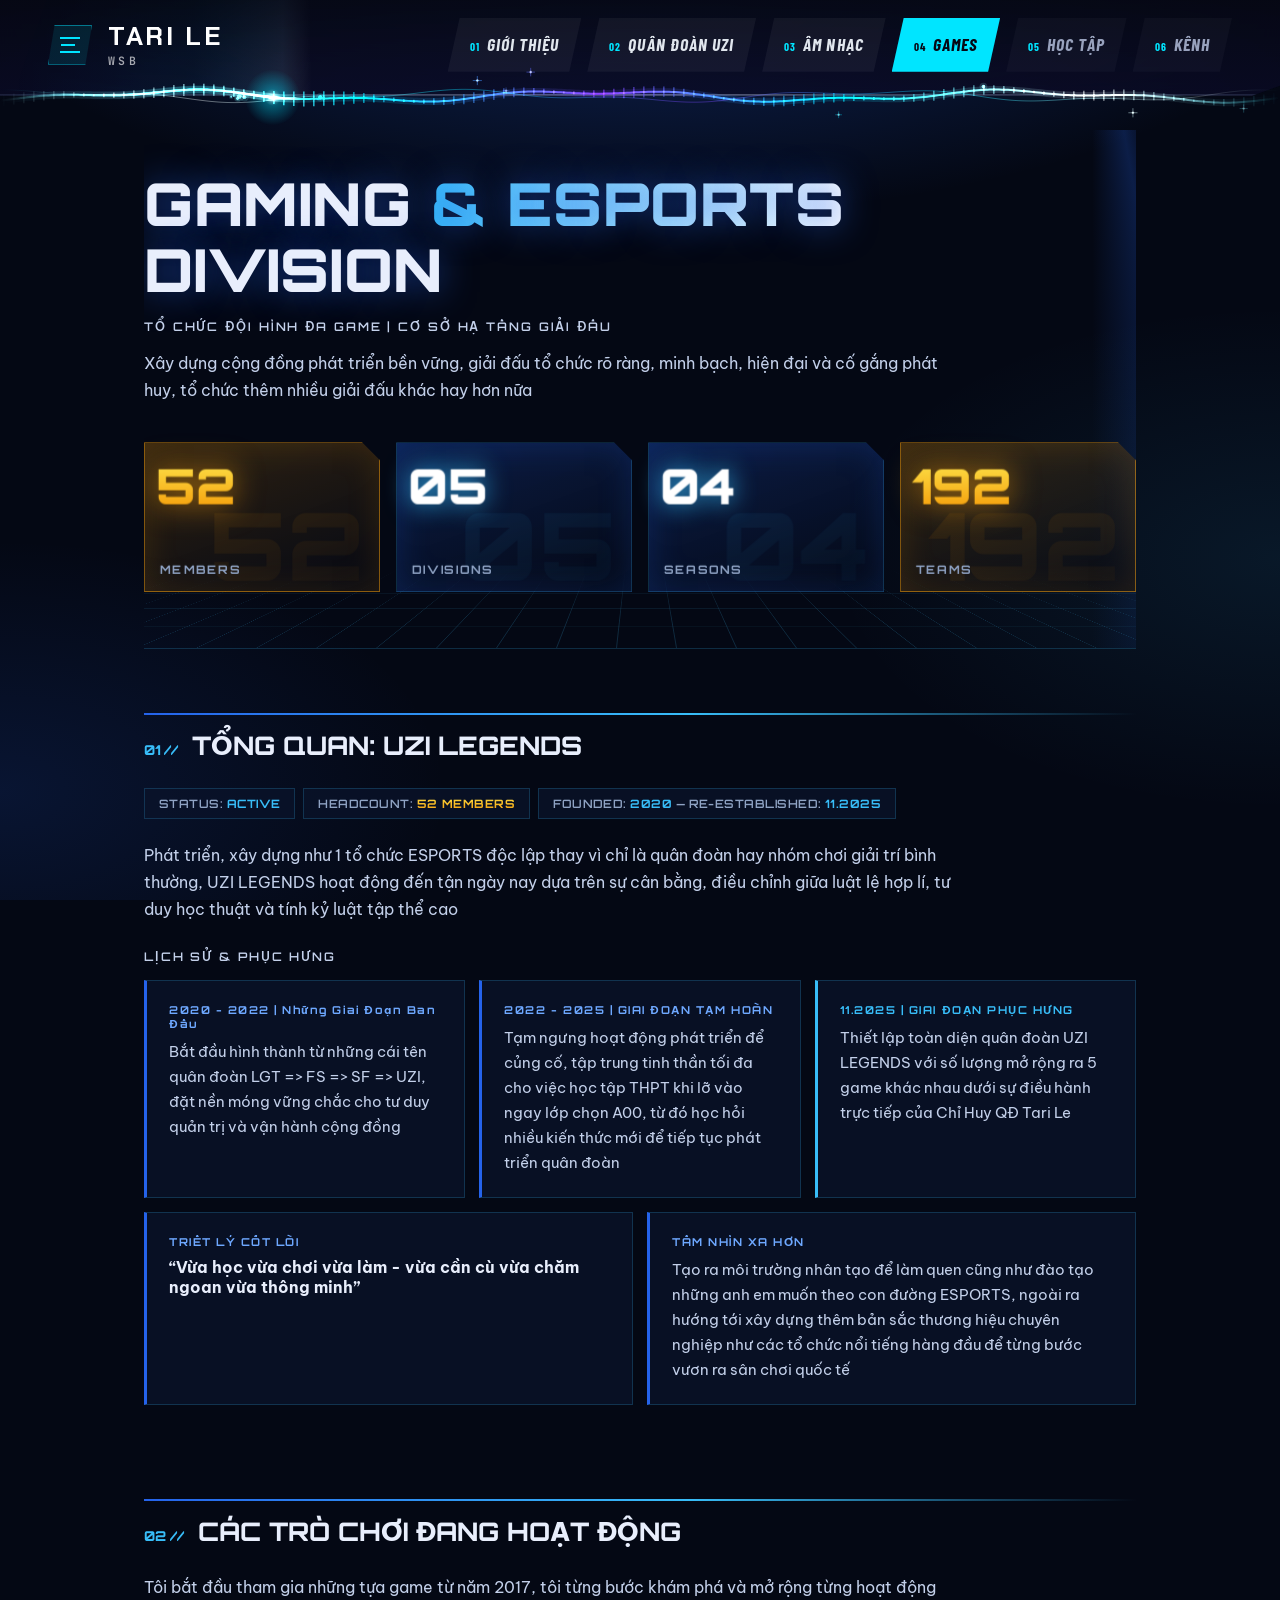
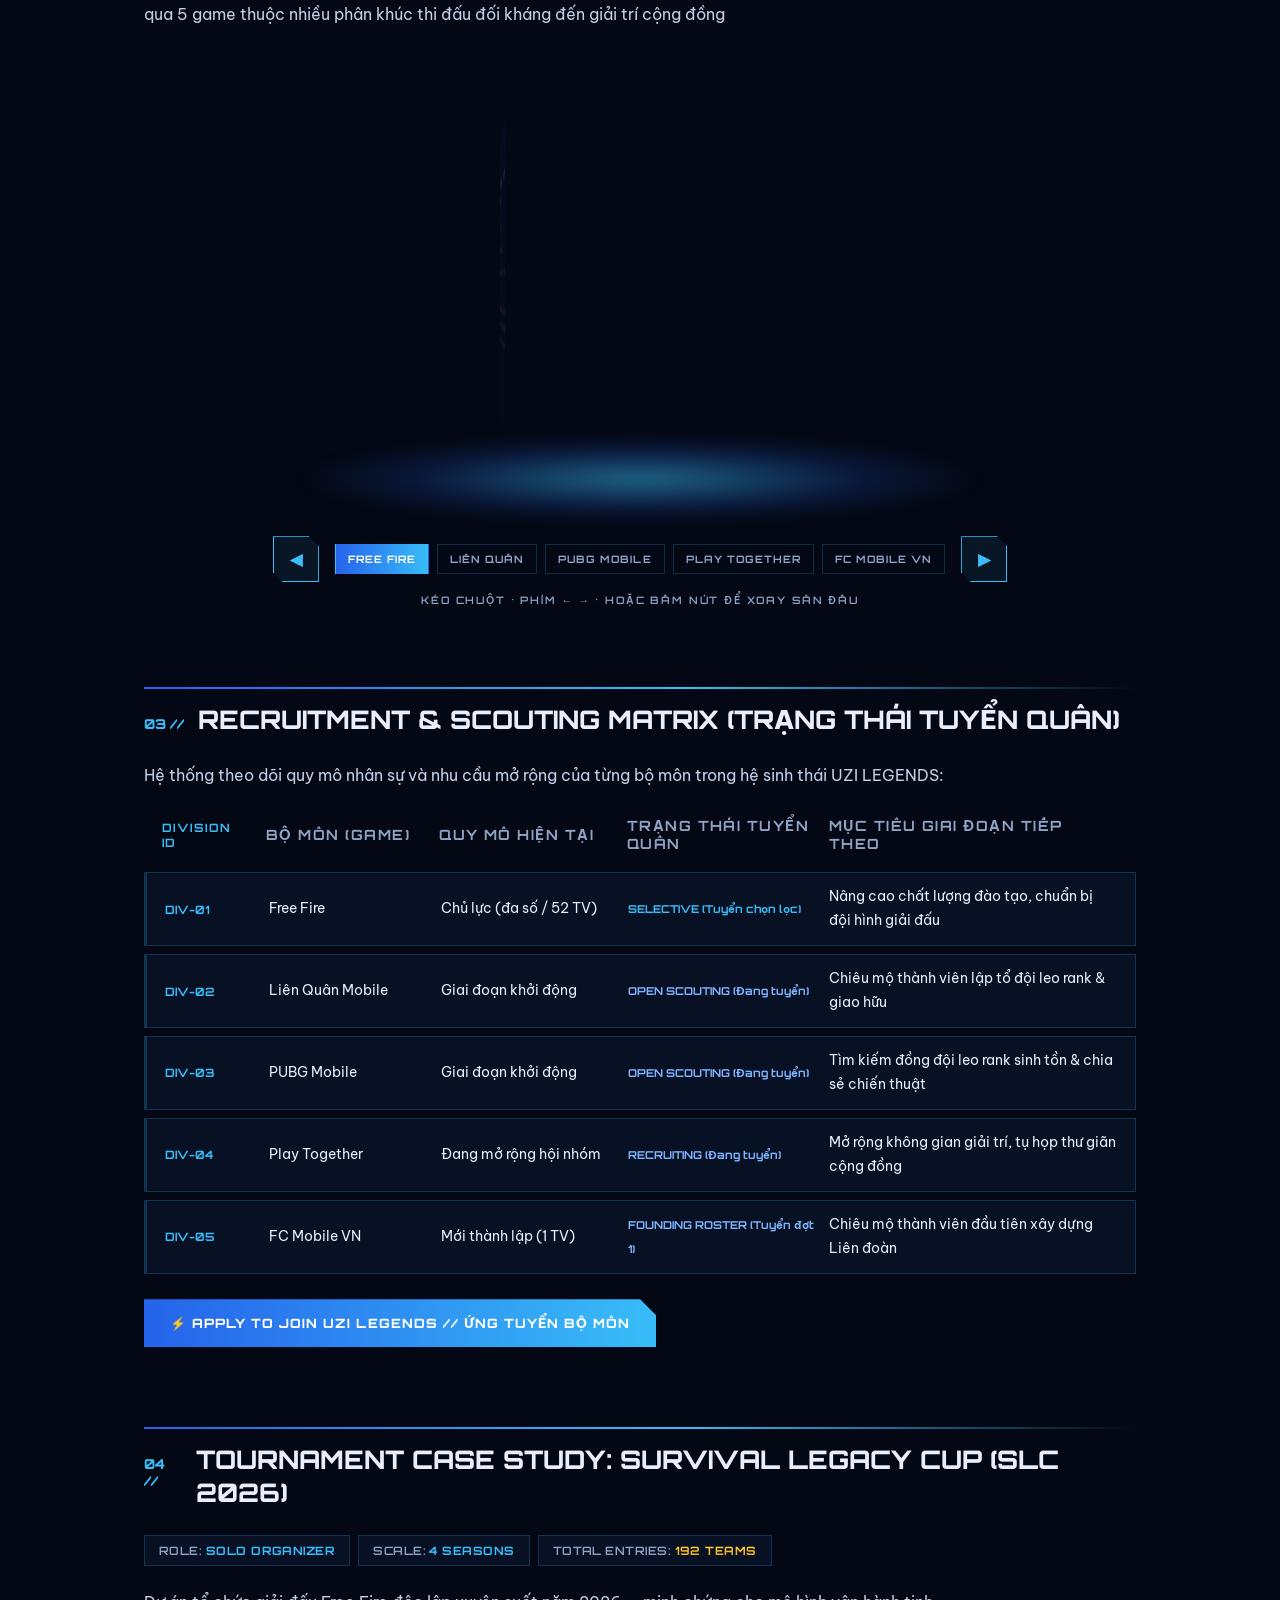
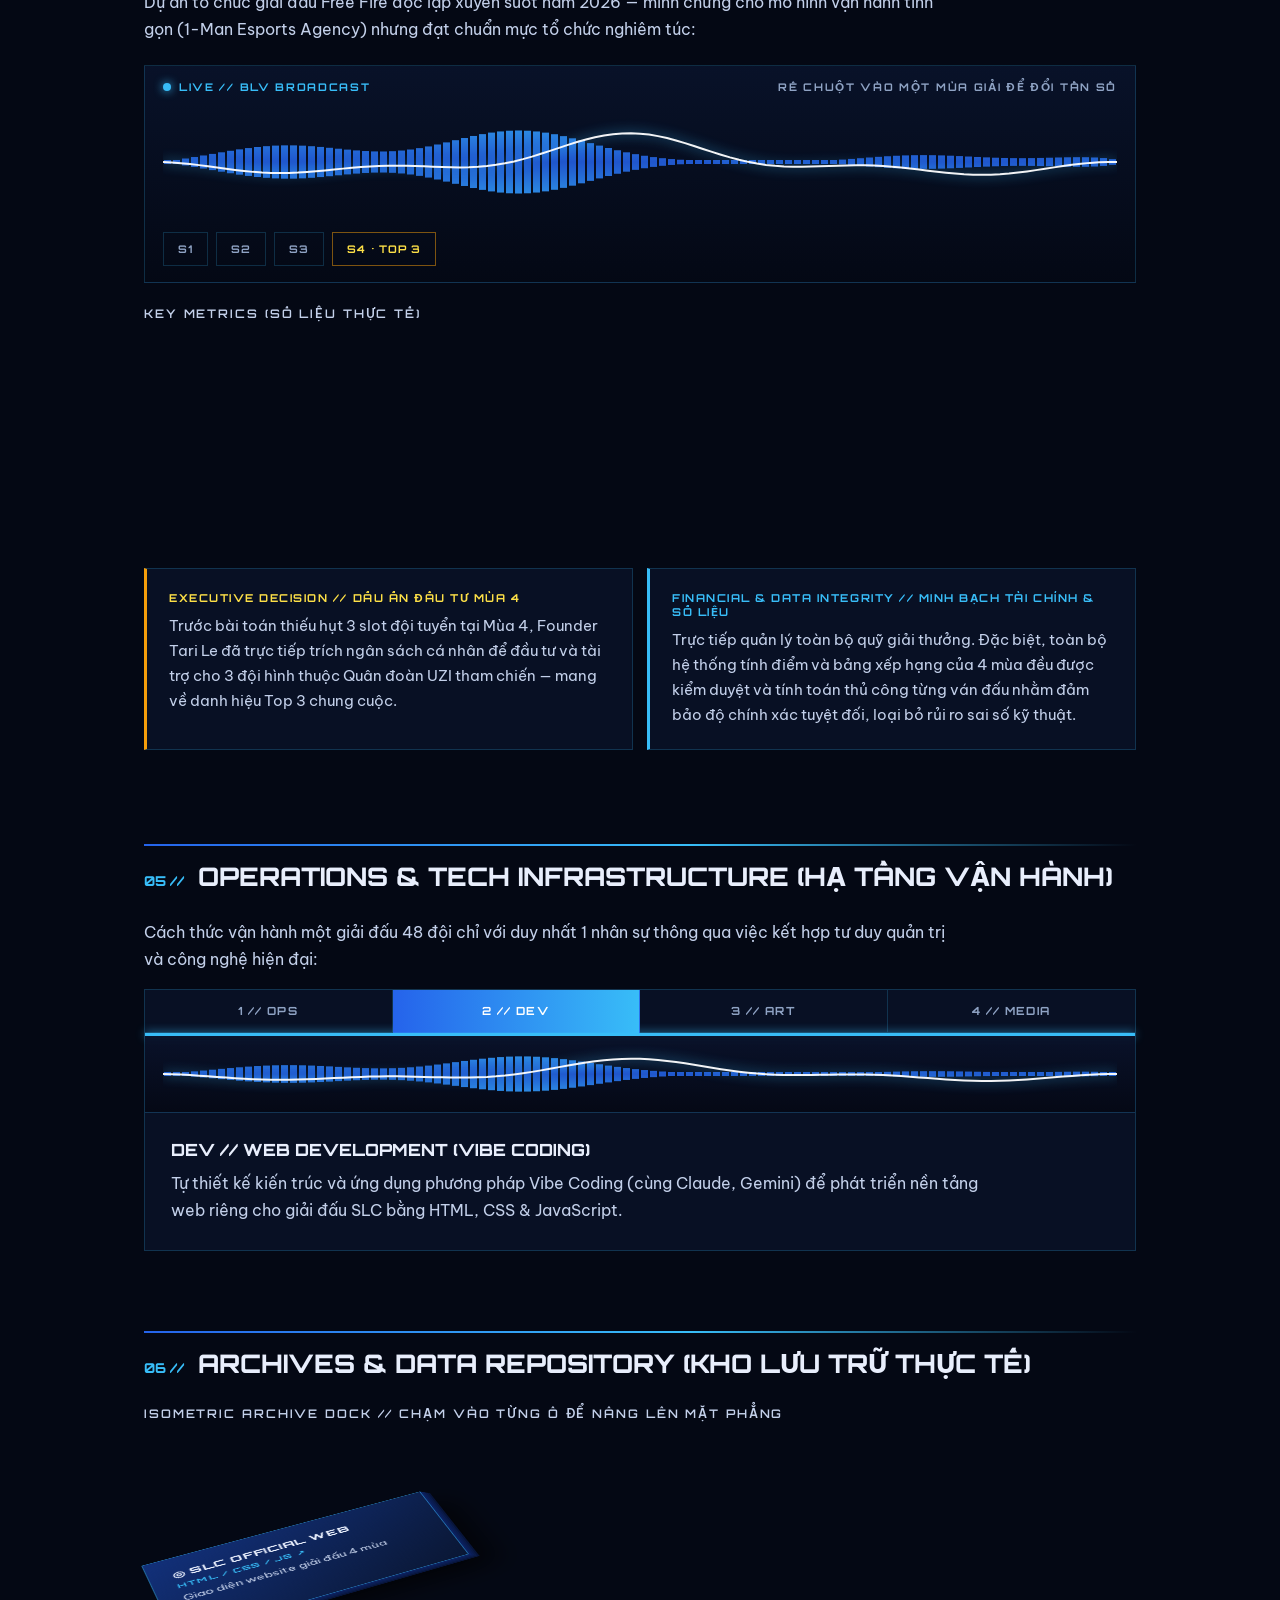
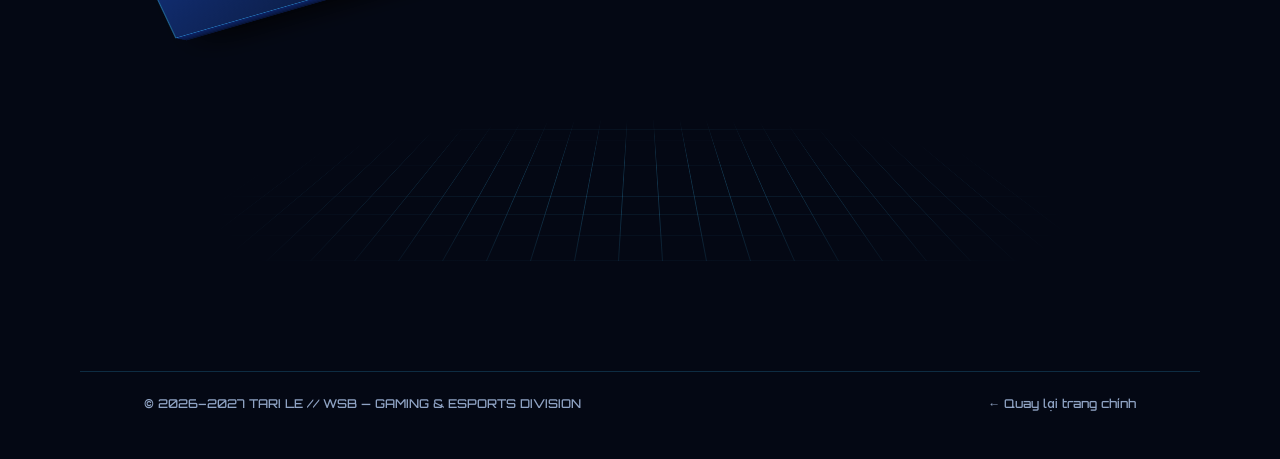
==== games.html @ 8d367e1e "Add files via upload" ====
<!DOCTYPE html>
<html lang="vi">
<head>
<meta charset="utf-8">
<meta name="viewport" content="width=device-width, initial-scale=1, viewport-fit=cover">
<title>GAMES // TARI LE — WSB</title>
<link rel="icon" type="image/jpeg" href="logo-tari%20le.jpg">
<link rel="preconnect" href="https://fonts.googleapis.com">
<link rel="preconnect" href="https://fonts.gstatic.com" crossorigin>
<link href="https://fonts.googleapis.com/css2?family=Barlow+Condensed:ital,wght@1,700;1,800&family=Be+Vietnam+Pro:wght@400;500;700;800&family=Chakra+Petch:ital,wght@0,600;0,700;1,700&family=JetBrains+Mono:wght@500;700;800&family=Orbitron:wght@500;700;800;900&display=swap" rel="stylesheet">
<link rel="stylesheet" href="style.css">
<link rel="stylesheet" href="games.css">
</head>
<body class="gm" id="top">
<script src="navbar.js"></script>
<div class="stars" id="st1" aria-hidden="true"></div>
<div class="stars s2" id="st2" aria-hidden="true"></div>
<main class="gm-main">

<header class="gm-hero">
  <div class="gm-floor" aria-hidden="true"></div>
  <h1 class="gm-h1">Gaming <em data-sc="&amp; Esports">&amp; Esports</em> Division</h1>
  <p class="gm-sub">TỔ CHỨC ĐỘI HÌNH ĐA GAME | CƠ SỞ HẠ TẦNG GIẢI ĐẤU</p>
  <p>Xây dựng cộng đồng phát triển bền vững, giải đấu tổ chức rõ ràng, minh bạch, hiện đại và cố gắng phát huy, tổ chức thêm nhiều giải đấu khác hay hơn nữa</p>
  <div class="gm-stats"><div class="gm-st g"><div class="st-in"><i class="st-bg" aria-hidden="true">52</i><span class="st-fr" aria-hidden="true"></span><b class="st-n" data-sc="52">52</b><span class="st-l">MEMBERS</span></div></div><div class="gm-st"><div class="st-in"><i class="st-bg" aria-hidden="true">05</i><span class="st-fr" aria-hidden="true"></span><b class="st-n" data-sc="05">05</b><span class="st-l">DIVISIONS</span></div></div><div class="gm-st"><div class="st-in"><i class="st-bg" aria-hidden="true">04</i><span class="st-fr" aria-hidden="true"></span><b class="st-n" data-sc="04">04</b><span class="st-l">SEASONS</span></div></div><div class="gm-st g"><div class="st-in"><i class="st-bg" aria-hidden="true">192</i><span class="st-fr" aria-hidden="true"></span><b class="st-n" data-sc="192">192</b><span class="st-l">TEAMS</span></div></div></div>
</header>

<section class="gm-sec" id="to-chuc">
  <div class="gm-hd"><b>01 //</b><h2>TỔNG QUAN: UZI  LEGENDS</h2></div>
  <div class="gm-chips"><span>STATUS: <b>ACTIVE</b></span><span>HEADCOUNT: <b class="g">52 MEMBERS</b></span><span>FOUNDED: <b>2020</b> — RE-ESTABLISHED: <b>11.2025</b></span></div>
  <p>Phát triển, xây dựng như 1 tổ chức ESPORTS độc lập thay vì chỉ là quân đoàn hay nhóm chơi giải trí bình thường, UZI  LEGENDS hoạt động đến tận ngày nay dựa trên sự cân bằng, điều chỉnh giữa luật lệ hợp lí, tư duy học thuật và tính kỷ luật tập thể cao</p>
  <p class="gm-sub" style="margin-top:1.6rem">LỊCH SỬ &amp; PHỤC HƯNG</p>
  <div class="gm-g3">
    <div class="gm-cd"><small>2020 - 2022 | Những Giai Đoạn Ban Đầu</small><p>Bắt đầu hình thành từ những cái tên quân đoàn LGT =&gt; FS =&gt; SF =&gt; UZI, đặt nền móng vững chắc cho tư duy quản trị và vận hành cộng đồng</p></div>
    <div class="gm-cd"><small>2022 - 2025 | GIAI ĐOẠN TẠM HOÃN</small><p>Tạm ngưng hoạt động phát triển để củng cố, tập trung tinh thần tối đa cho việc học tập THPT khi lỡ vào ngay lớp chọn A00, từ đó học hỏi nhiều kiến thức mới để tiếp tục phát triển quân đoàn</p></div>
    <div class="gm-cd v"><small>11.2025 | GIAI ĐOẠN PHỤC HƯNG</small><p>Thiết lập toàn diện quân đoàn UZI  LEGENDS với số lượng mở rộng ra 5 game khác nhau dưới sự điều hành trực tiếp của Chỉ Huy QĐ Tari Le</p></div>
  </div>
  <div class="gm-g3" style="grid-template-columns:repeat(auto-fit,minmax(320px,1fr))">
    <div class="gm-cd"><small>TRIẾT LÝ CỐT LÕI</small><h3>“Vừa học vừa chơi vừa làm - vừa cần cù vừa chăm ngoan vừa thông minh”</h3></div>
    <div class="gm-cd"><small>TẦM NHÌN XA HƠN</small><p>Tạo ra môi trường nhân tạo để làm quen cũng như đào tạo những anh em muốn theo con đường ESPORTS, ngoài ra hướng tới xây dựng thêm bản sắc thương hiệu chuyên nghiệp như các tổ chức nổi tiếng hàng đầu để từng bước vươn ra sân chơi quốc tế</p></div>
  </div>
</section>

<section class="gm-sec" id="bo-mon">
  <div class="gm-hd"><b>02 //</b><h2>Các Trò Chơi Đang Hoạt Động</h2></div>
  <p>Tôi bắt đầu tham gia những tựa game từ năm 2017, tôi từng bước khám phá và mở rộng từng hoạt động qua 5 game thuộc nhiều phân khúc thi đấu đối kháng đến giải trí cộng đồng</p>
  <div class="car-stage" id="carStage" tabindex="0" aria-label="Vòng xoay 5 bộ môn, dùng phím mũi tên hoặc kéo chuột để xoay"><div class="car-ring" id="carRing"><article class="car-it"><span class="gm-id">DIV-01</span><h3 data-sc="FREE FIRE - Đầu Tư Nhiều Nhất">FREE FIRE - Đầu Tư Nhiều Nhất</h3><span class="gm-bg v">CHỦ LỰC</span>
  <p><b>VAI TRÒ:</b> Chủ Quân Đoàn UZI</p><p><b>TRẠNG THÁI:</b> thành viên nòng cốt gồm 51 thành viên</p><p><b>THÔNG TIN:</b> Trụ cột chính của Gia Đình UZI từ năm 2020 đến nay. Nhờ đó làm nòng cốt và nhận được đầu tư, tham gia huấn luyện chiến thuật, tranh tài nhiều ở giải đấu Survival Legacy Cup do Chỉ Huy QĐ UZI tổ chức</p></article><article class="car-it"><span class="gm-id">DIV-02</span><h3 data-sc="LIÊN QUÂN MOBILE - CHIẾN THUẬT MOBA">LIÊN QUÂN MOBILE - CHIẾN THUẬT MOBA</h3><span class="gm-bg ">Đang Chiêu Mộ</span>
  <p><b>VAI TRÒ:</b> Chủ Clan UZI</p><p><b>TRẠNG THÁI:</b> Đang mở rộng tuyển thêm thành viên</p><p><b>THÔNG TIN:</b> Tiếp cận từ những mùa meta đầu tiên 2017, tôi đã được trải nghiệm lối chơi khá thú vị từ tựa game này tuy nhiên do thiết bị quá lag nên còn hạn chế về mức độ leo rank, sau vài năm tôi cũng đã lên được cao thủ 2 lần và cũng sớm lập clan kết nối anh em UZI với nhau</p></article><article class="car-it"><span class="gm-id">DIV-03</span><h3 data-sc="PUBG MOBILE - PHÂN TÍCH CHIẾN THUẬT">PUBG MOBILE - PHÂN TÍCH CHIẾN THUẬT</h3><span class="gm-bg ">Đang Chiêu Mộ</span>
  <p><b>VAI TRÒ:</b> Chủ Hội UZI</p><p><b>TRẠNG THÁI:</b> Đang mở rộng tuyển thêm thành viên</p><p><b>THÔNG TIN:</b> Tham gia từ năm 2021 theo hướng chỉ thích leo rank độc lập hoặc ghép ngẫu nhiên, cũng từ đó làm quen được lối chơi và dù cho trải qua nhiều năm lối chơi của game vẫn vậy nên tôi khá thích và từ đó muốn tạo thêm Hội UZI để chiêu mộ thêm anh em cùng tham gia leo rank</p></article><article class="car-it"><span class="gm-id">DIV-04</span><h3 data-sc="PLAY TOGETHER - KẾT NỐI CỘNG ĐỒNG">PLAY TOGETHER - KẾT NỐI CỘNG ĐỒNG</h3><span class="gm-bg ">Đang Chiêu Mộ</span>
  <p><b>VAI TRÒ:</b> Chủ Hội Nhóm UZI</p><p><b>TRẠNG THÁI:</b> Đang mở rộng tuyển thêm thành viên</p><p><b>THÔNG TIN:</b> Gắn bó từ năm 2021 cùng với bạn bè, anh em đi câu cá, thiết kế nhà cửa, cắm trại, đi học cùng nhau và nhiều hoạt động thú vị khác</p></article><article class="car-it"><span class="gm-id">DIV-05</span><h3 data-sc="FC MOBILE VN - THỂ THAO ĐIỆN TỬ">FC MOBILE VN - THỂ THAO ĐIỆN TỬ</h3><span class="gm-bg ">Đang Chiêu Mộ</span>
  <p><b>VAI TRÒ:</b> Chủ Liên Đoàn UZI</p><p><b>TRẠNG THÁI:</b> Đang mở rộng tuyển thêm thành viên</p><p><b>THÔNG TIN:</b> Do chơi bản Việt Nam và lần đầu chơi thử đá bóng nên cố gắng học hỏi và chơi nhiều thể loại đội hình và đúc kết lại thích nhất là Tấn Công và Siêu Tấn Công. Cũng đã thành lập Liên Đoàn UZI và mong kề vai sát cánh cùng anh em trong những năm tới</p></article></div></div>
  <div class="car-ctl"><button class="car-b" id="carP" type="button" aria-label="Bộ môn trước">◀</button><div class="car-dots" id="carDots"></div><button class="car-b" id="carN" type="button" aria-label="Bộ môn sau">▶</button></div>
  <p class="car-hint">KÉO CHUỘT · PHÍM ← → · HOẶC BẤM NÚT ĐỂ XOAY SÂN ĐẤU</p>
</section>

<section class="gm-sec" id="tuyen-quan">
  <div class="gm-hd"><b>03 //</b><h2>Recruitment &amp; Scouting Matrix (Trạng thái tuyển quân)</h2></div>
  <p>Hệ thống theo dõi quy mô nhân sự và nhu cầu mở rộng của từng bộ môn trong hệ sinh thái UZI LEGENDS:</p>
  <ul class="gm-mx"><li style="background:none;border:0"><div class="gm-mh gm-r"><span>DIVISION ID</span><span>BỘ MÔN (GAME)</span><span>QUY MÔ HIỆN TẠI</span><span>TRẠNG THÁI TUYỂN QUÂN</span><span>MỤC TIÊU GIAI ĐOẠN TIẾP THEO</span></div></li><li><div class="gm-r"><span data-l="DIVISION">DIV-01</span><span data-l="BỘ MÔN">Free Fire</span><span data-l="QUY MÔ">Chủ lực (đa số / 52 TV)</span><span data-l="TUYỂN QUÂN"><b class="v">SELECTIVE (Tuyển chọn lọc)</b></span><span data-l="MỤC TIÊU">Nâng cao chất lượng đào tạo, chuẩn bị đội hình giải đấu</span></div></li><li><div class="gm-r"><span data-l="DIVISION">DIV-02</span><span data-l="BỘ MÔN">Liên Quân Mobile</span><span data-l="QUY MÔ">Giai đoạn khởi động</span><span data-l="TUYỂN QUÂN"><b class="">OPEN SCOUTING (Đang tuyển)</b></span><span data-l="MỤC TIÊU">Chiêu mộ thành viên lập tổ đội leo rank &amp; giao hữu</span></div><div class="gm-x"><div><a href="https://www.facebook.com/tari.le.2025?locale=vi_VN" target="_blank" rel="noopener">+ ĐĂNG KÝ GIA NHẬP BỘ MÔN NÀY</a></div></div></li><li><div class="gm-r"><span data-l="DIVISION">DIV-03</span><span data-l="BỘ MÔN">PUBG Mobile</span><span data-l="QUY MÔ">Giai đoạn khởi động</span><span data-l="TUYỂN QUÂN"><b class="">OPEN SCOUTING (Đang tuyển)</b></span><span data-l="MỤC TIÊU">Tìm kiếm đồng đội leo rank sinh tồn &amp; chia sẻ chiến thuật</span></div><div class="gm-x"><div><a href="https://www.facebook.com/tari.le.2025?locale=vi_VN" target="_blank" rel="noopener">+ ĐĂNG KÝ GIA NHẬP BỘ MÔN NÀY</a></div></div></li><li><div class="gm-r"><span data-l="DIVISION">DIV-04</span><span data-l="BỘ MÔN">Play Together</span><span data-l="QUY MÔ">Đang mở rộng hội nhóm</span><span data-l="TUYỂN QUÂN"><b class="">RECRUITING (Đang tuyển)</b></span><span data-l="MỤC TIÊU">Mở rộng không gian giải trí, tụ họp thư giãn cộng đồng</span></div><div class="gm-x"><div><a href="https://www.facebook.com/tari.le.2025?locale=vi_VN" target="_blank" rel="noopener">+ ĐĂNG KÝ GIA NHẬP BỘ MÔN NÀY</a></div></div></li><li><div class="gm-r"><span data-l="DIVISION">DIV-05</span><span data-l="BỘ MÔN">FC Mobile VN</span><span data-l="QUY MÔ">Mới thành lập (1 TV)</span><span data-l="TUYỂN QUÂN"><b class="">FOUNDING ROSTER (Tuyển đợt 1)</b></span><span data-l="MỤC TIÊU">Chiêu mộ thành viên đầu tiên xây dựng Liên đoàn</span></div><div class="gm-x"><div><a href="https://www.facebook.com/tari.le.2025?locale=vi_VN" target="_blank" rel="noopener">+ ĐĂNG KÝ GIA NHẬP BỘ MÔN NÀY</a></div></div></li></ul>
  <a class="gm-btn" href="https://www.facebook.com/tari.le.2025?locale=vi_VN" target="_blank" rel="noopener">⚡ APPLY TO JOIN UZI LEGENDS // ỨNG TUYỂN BỘ MÔN</a>
</section>

<section class="gm-sec" id="slc">
  <div class="gm-hd"><b>04 //</b><h2>Tournament Case Study: Survival Legacy Cup (SLC 2026)</h2></div>
  <div class="gm-chips"><span>ROLE: <b>SOLO ORGANIZER</b></span><span>SCALE: <b>4 SEASONS</b></span><span>TOTAL ENTRIES: <b class="g">192 TEAMS</b></span></div>
  <p>Dự án tổ chức giải đấu Free Fire độc lập xuyên suốt năm 2026 — minh chứng cho mô hình vận hành tinh gọn (1-Man Esports Agency) nhưng đạt chuẩn mực tổ chức nghiêm túc:</p>
  <div class="gm-eq" id="eqA"><div class="eq-top"><span class="eq-live"><i></i>LIVE // BLV BROADCAST</span><span class="eq-rd" id="eqRd">RÊ CHUỘT VÀO MỘT MÙA GIẢI ĐỂ ĐỔI TẦN SỐ</span></div><canvas id="eqAc" aria-hidden="true"></canvas><div class="eq-ss"><button type="button" data-f="0.8" data-t="SEASON 01 // 48 TEAMS">S1</button><button type="button" data-f="1.3" data-t="SEASON 02 // 48 TEAMS">S2</button><button type="button" data-f="1.8" data-t="SEASON 03 // 48 TEAMS">S3</button><button type="button" class="g" data-f="2.7" data-t="SEASON 04 // 48 TEAMS · UZI TOP 3">S4 · TOP 3</button></div></div>
  <p class="gm-sub">KEY METRICS (SỐ LIỆU THỰC TẾ)</p>
  <div class="gm-met"><div class="gm-st"><div class="st-in"><i class="st-bg" aria-hidden="true">04</i><span class="st-fr" aria-hidden="true"></span><b class="st-n" data-sc="04">04</b><span class="st-l">Mùa giải (Seasons) tổ chức trọn vẹn trong năm 2026</span></div></div><div class="gm-st"><div class="st-in"><i class="st-bg" aria-hidden="true">48</i><span class="st-fr" aria-hidden="true"></span><b class="st-n" data-sc="48">48</b><span class="st-l">Đội tuyển tranh tài mỗi mùa (192 lượt đội tham dự)</span></div></div><div class="gm-st"><div class="st-in"><i class="st-bg" aria-hidden="true">03</i><span class="st-fr" aria-hidden="true"></span><b class="st-n" data-sc="03">03</b><span class="st-l">Đội tuyển UZI LEGENDS được tài trợ trực tiếp tại Mùa 4</span></div></div><div class="gm-st g"><div class="st-in"><i class="st-bg" aria-hidden="true">TOP 3</i><span class="st-fr" aria-hidden="true"></span><b class="st-n" data-sc="TOP 3">TOP 3</b><span class="st-l">Thành tích chung cuộc xuất sắc của đội tuyển UZI tại Mùa 4</span></div></div></div>
  <div class="gm-g3" style="grid-template-columns:repeat(auto-fit,minmax(320px,1fr))">
    <div class="gm-cd am"><small>EXECUTIVE DECISION // DẤU ẤN ĐẦU TƯ MÙA 4</small><p>Trước bài toán thiếu hụt 3 slot đội tuyển tại Mùa 4, Founder Tari Le đã trực tiếp trích ngân sách cá nhân để đầu tư và tài trợ cho 3 đội hình thuộc Quân đoàn UZI tham chiến — mang về danh hiệu Top 3 chung cuộc.</p></div>
    <div class="gm-cd v"><small>FINANCIAL &amp; DATA INTEGRITY // MINH BẠCH TÀI CHÍNH &amp; SỐ LIỆU</small><p>Trực tiếp quản lý toàn bộ quỹ giải thưởng. Đặc biệt, toàn bộ hệ thống tính điểm và bảng xếp hạng của 4 mùa đều được kiểm duyệt và tính toán thủ công từng ván đấu nhằm đảm bảo độ chính xác tuyệt đối, loại bỏ rủi ro sai số kỹ thuật.</p></div>
  </div>
</section>

<section class="gm-sec" id="van-hanh">
  <div class="gm-hd"><b>05 //</b><h2>Operations &amp; Tech Infrastructure (Hạ tầng vận hành)</h2></div>
  <p>Cách thức vận hành một giải đấu 48 đội chỉ với duy nhất 1 nhân sự thông qua việc kết hợp tư duy quản trị và công nghệ hiện đại:</p>
  <div class="gm-tk">
    <div class="gm-tabs" role="tablist"><button type="button" role="tab">1 // OPS</button><button type="button" role="tab">2 // DEV</button><button type="button" role="tab">3 // ART</button><button type="button" role="tab">4 // MEDIA</button></div>
    <div class="gm-pg"><i id="gmBar"></i></div>
    <div class="gm-eq mini" id="eqBw"><canvas id="eqBc" aria-hidden="true"></canvas></div>
    <div class="gm-pn" role="tabpanel"><h3>OPS // Tournament Management</h3><p>Xây dựng điều lệ, chiêu mộ 48 đội/mùa, điều phối phòng thi đấu (Custom Room), giám sát luật lệ và trao thưởng.</p></div>
    <div class="gm-pn" role="tabpanel"><h3>DEV // Web Development (Vibe Coding)</h3><p>Tự thiết kế kiến trúc và ứng dụng phương pháp Vibe Coding (cùng Claude, Gemini) để phát triển nền tảng web riêng cho giải đấu SLC bằng HTML, CSS &amp; JavaScript.</p></div>
    <div class="gm-pn" role="tabpanel"><h3>ART // AI Visual &amp; Branding</h3><p>Lên ý tưởng và ứng dụng AI để sản xuất đồng bộ hệ thống nhận diện thị giác (Logo giải, Poster công bố, Banner truyền thông, khung Bảng xếp hạng).</p></div>
    <div class="gm-pn" role="tabpanel"><h3>MEDIA // Broadcast &amp; Production</h3><p>Đảm nhiệm trọn gói vai trò Bình luận viên (BLV) trực tiếp, điều khiển góc máy Livestream và hậu kỳ Video Highlight sau trận.</p></div>
  </div>
</section>

<section class="gm-sec" id="kho">
  <div class="gm-hd"><b>06 //</b><h2>Archives &amp; Data Repository (Kho lưu trữ thực tế)</h2></div>
  <p class="gm-sub">ISOMETRIC ARCHIVE DOCK // CHẠM VÀO TỪNG Ô ĐỂ NÂNG LÊN MẶT PHẲNG</p>
  <div class="gm-ar">
    <a href="https://survivallegacycup.github.io/survival-legacy-cup/" target="_blank" rel="noopener"><b>◎ SLC OFFICIAL WEB</b><small>HTML / CSS / JS ↗</small><p>Giao diện website giải đấu 4 mùa</p></a>
    <a class="off" aria-disabled="true" tabindex="-1"><b>▦ SEASON 1–4 STANDINGS</b><small>SẮP CẬP NHẬT</small><p>Bảng tổng sắp điểm số 192 lượt đội &amp; hồ sơ Top 3 Mùa 4</p></a>
    <a class="off" aria-disabled="true" tabindex="-1"><b>◆ BRANDING &amp; MEDIA KIT</b><small>SẮP CẬP NHẬT</small><p>Bộ lưu trữ Logo, Poster, Banner thiết kế qua 4 mùa</p></a>
    <a class="off" aria-disabled="true" tabindex="-1"><b>▶ BROADCAST ARCHIVE</b><small>SẮP CẬP NHẬT</small><p>Kênh lưu trữ Livestream bình luận &amp; Video Highlights</p></a>
  </div>
</section>
</main>
<footer class="gm-foot"><span>© 2026–2027 TARI LE // WSB — GAMING &amp; ESPORTS DIVISION</span><a href="index.html">← Quay lại trang chính</a></footer>
<script src="script.js"></script>
<script src="games.js"></script>
</body>
</html>
---- style.css ----
:root{
  color-scheme:dark;
  --bg:#060814; --bg2:#0B0B26; --bg3:#1A0B2E;
  --cyan:#00E5FF; --blue:#0052D4; --purple:#9D4EDD; --neon:#BF5AF2; --gold:#FFB300;
  --text:#E0E6ED; --muted:#98a2bd; --line:#26264d;
  --disp:'Barlow Condensed','Be Vietnam Pro',Impact,sans-serif; --body:'Be Vietnam Pro',system-ui,sans-serif;
  box-sizing:border-box;
}
*,*::before,*::after{box-sizing:inherit}
html{scroll-behavior:smooth;scroll-padding-top:90px}
body{margin:0;background:linear-gradient(135deg,var(--bg) 0%,var(--bg2) 50%,var(--bg3) 100%);background-attachment:fixed;color:var(--text);font-family:var(--body);overflow-x:hidden}
a{color:inherit;text-decoration:none}
main,footer{position:relative;z-index:1}

/* ---------- STARS (nền vũ trụ, trôi rất chậm) ---------- */
.stars{position:fixed;inset:0;z-index:0;pointer-events:none;overflow:hidden}
.stars::before{content:"";position:absolute;left:0;top:0;width:1px;height:1px;background:transparent;box-shadow:var(--s);animation:drift 100s linear infinite,twinkle 5s ease-in-out infinite}
.stars.s2::before{width:2px;height:2px;animation:drift 170s linear infinite,twinkle 7s 1.5s ease-in-out infinite}
@keyframes drift{to{transform:translate(calc(var(--t) * -1),calc(var(--t) * -1))}}
@keyframes twinkle{0%,100%{opacity:.35}50%{opacity:1}}

/* ---------- HEADER ---------- */
#hd{position:fixed;inset:0 0 auto 0;z-index:50;display:flex;align-items:center;justify-content:space-between;
  padding:calc(env(safe-area-inset-top,0px) + 16px) clamp(16px,4vw,48px) 22px;
  background:linear-gradient(180deg,#060814f2,#0B0B26cc);backdrop-filter:blur(10px);
  clip-path:polygon(0 0,100% 0,100% calc(100% - 10px),calc(100% - 28px) 100%,0 100%);
  animation:hdIn .8s cubic-bezier(.2,.9,.3,1) both}
#hd::after{content:"";position:absolute;left:0;bottom:0;height:2px;width:100%;
  background:linear-gradient(90deg,var(--purple),var(--cyan),var(--purple));background-size:200% 100%;animation:flow 10s linear infinite}
@keyframes hdIn{from{transform:translateY(-100%)}}
@keyframes flow{to{background-position:200% 0}}

/* Logo: TARI LE + WSB màu trắng; cứ vài giây glitch rồi đổi thành WASABI xanh lá, sau đó glitch về lại */
.logo{display:inline-flex;flex-direction:row;align-items:center;gap:12px;line-height:1.1;padding:6px 0;cursor:pointer;user-select:none;animation:slideR .9s .2s cubic-bezier(.2,.9,.3,1) both}
@keyframes slideR{from{opacity:0;transform:translateX(-40px)}}
.logo b,.logo small{position:relative;isolation:isolate;transform-origin:left center;transition:color .35s,text-shadow .35s}
.logo b{font-family:'Chakra Petch','Be Vietnam Pro',system-ui,sans-serif;font-weight:700;font-size:clamp(1.4rem,2.8vw,1.65rem);letter-spacing:.1em;color:#FFFFFF;text-transform:uppercase}
.logo small{margin-top:4px;font-family:'JetBrains Mono',ui-monospace,monospace;font-weight:600;font-size:.72rem;letter-spacing:.3em;color:rgba(255,255,255,.65)}
.logo-img{flex:none;width:44px;height:44px;object-fit:cover;background:#fff;padding:3px;border-radius:8px;border:1.5px solid var(--cyan);box-shadow:0 0 12px rgba(0,229,255,.4);transition:border-color .35s,box-shadow .35s}
.lt{display:flex;flex-direction:column;align-items:flex-start;line-height:1.1}
.logo.is-wasabi .logo-img{border-color:#76FF03;box-shadow:0 0 12px rgba(118,255,3,.5)}
@media (max-width:420px){.logo{gap:9px}.logo-img{width:38px;height:38px}}
.logo.is-wasabi b{color:var(--cyan);text-shadow:0 0 12px rgba(0,229,255,.6)}
.logo.is-wasabi small{color:#76FF03;text-shadow:0 0 12px rgba(118,255,3,.7)}
.logo:focus-visible{outline:2px solid var(--gold);outline-offset:4px}

/* Glitch: rung nghiêng + hai lớp bóng nhiễu hồng và cyan */
.glitch-active{animation:glitch-skew .38s cubic-bezier(.25,.46,.45,.94) both}
.glitch-active::before,.glitch-active::after{content:attr(data-text);position:absolute;left:0;top:0;width:100%;height:100%;opacity:.85;text-transform:inherit;pointer-events:none}
.glitch-active::before{color:#FF007F;z-index:-1;animation:glitch-1 .38s infinite linear alternate-reverse}
.glitch-active::after{color:#00E5FF;z-index:-2;animation:glitch-2 .38s infinite linear alternate-reverse}
@keyframes glitch-skew{0%{transform:skew(0)}20%{transform:skew(-12deg)}40%{transform:skew(12deg)}60%{transform:skew(-6deg)}80%{transform:skew(6deg)}100%{transform:skew(0)}}
@keyframes glitch-1{0%{transform:translate(-2px,1px)}50%{transform:translate(2px,-1px)}100%{transform:translate(-1px,2px)}}
@keyframes glitch-2{0%{transform:translate(2px,-1px)}50%{transform:translate(-2px,1px)}100%{transform:translate(1px,-2px)}}

nav{display:flex;gap:6px}
nav a{position:relative;display:flex;align-items:baseline;gap:7px;padding:12px 22px;overflow:hidden;
  font-family:var(--disp);font-style:italic;font-weight:700;font-size:1.1rem;letter-spacing:.06em;text-transform:uppercase;color:var(--text);
  clip-path:polygon(12px 0,100% 0,calc(100% - 12px) 100%,0 100%);background:#ffffff0d;
  opacity:0;animation:drop .7s cubic-bezier(.2,.9,.3,1) forwards;animation-delay:calc(.45s + var(--i)*.09s);transition:color .3s,transform .3s}
@keyframes drop{from{opacity:0;transform:translateY(-28px) skewX(-8deg)}to{opacity:1;transform:none}}
nav a::before{content:"";position:absolute;inset:0;background:var(--cyan);transform:translateX(-101%) skewX(-20deg);transition:transform .4s cubic-bezier(.2,.9,.3,1);z-index:-1}
nav a i{font-style:normal;font-size:.7rem;color:var(--cyan);transition:color .3s}
nav a span{position:relative}
nav a:hover,nav a:focus-visible{color:#060814;transform:translateY(-3px)}
nav a:hover::before,nav a:focus-visible::before,nav a.on::before{transform:translateX(0) skewX(0)}
nav a:hover i,nav a.on i{color:#060814}
nav a.on{color:#060814}
nav a:focus-visible{outline:2px solid var(--gold);outline-offset:-3px}
nav a:active{transform:scale(.95)}

.burger{display:none;width:46px;height:40px;border:0;background:#ffffff14;cursor:pointer;position:relative;clip-path:polygon(8px 0,100% 0,calc(100% - 8px) 100%,0 100%)}
.burger span{position:absolute;left:12px;right:12px;height:3px;background:var(--cyan);transition:transform .35s,opacity .2s,top .35s}
.burger span:nth-child(1){top:12px}.burger span:nth-child(2){top:19px}.burger span:nth-child(3){top:26px}
.burger.x span:nth-child(1){top:19px;transform:rotate(45deg)}.burger.x span:nth-child(2){opacity:0}.burger.x span:nth-child(3){top:19px;transform:rotate(-45deg)}

@media (max-width:980px){
  .burger{display:block}
  nav{position:fixed;inset:0 0 0 auto;width:min(340px,86vw);flex-direction:column;gap:10px;padding:calc(env(safe-area-inset-top,0px) + 90px) 24px 24px;
    background:var(--bg2);transform:translateX(105%);transition:transform .5s cubic-bezier(.2,.9,.3,1);z-index:-1;border-left:2px solid var(--purple)}
  nav.open{transform:none}
  nav a{font-size:1.5rem;opacity:1;animation:none;transform:translateX(40px);transition:transform .5s calc(.1s + var(--i)*.07s),color .3s}
  nav.open a{transform:none}
}

nav a.off{color:var(--muted);cursor:not-allowed;background:#ffffff08}
nav a.off:hover,nav a.off:focus-visible{color:var(--muted);transform:none}
nav a.off:hover::before{transform:translateX(-101%) skewX(-20deg)}
nav a.off:hover i{color:var(--cyan)}
nav a.off:active{transform:none}

/* ---------- HERO ---------- */
.hero{position:relative;min-height:100svh;display:flex;flex-direction:column;justify-content:center;padding:130px clamp(16px,6vw,80px) 90px;overflow:hidden;
  background:radial-gradient(900px 500px at 80% 20%,#9D4EDD33,transparent 60%),radial-gradient(700px 400px at 10% 90%,#00E5FF14,transparent 60%)}
.stripes{position:absolute;inset:-20%;background:repeating-linear-gradient(115deg,transparent 0 46px,#9D4EDD12 46px 50px);animation:slide 40s linear infinite}
@keyframes slide{to{transform:translateX(100px)}}

/* Mảng xiên bên phải: gradient tím - xanh - cyan, phát sáng, chuyển màu chậm */
.slash{position:absolute;right:-8%;top:0;bottom:0;width:38%;
  background:linear-gradient(225deg,var(--purple) 0%,var(--blue) 50%,var(--cyan) 100%);background-size:100% 220%;
  clip-path:polygon(30% 0,100% 0,100% 100%,0 100%);opacity:.9;
  filter:drop-shadow(-10px 0 40px rgba(157,78,221,.45));
  animation:slashIn 1.2s .3s cubic-bezier(.2,.9,.3,1) both,shift 14s 1.5s ease-in-out infinite alternate}
@keyframes slashIn{from{transform:translateX(100%)}}
@keyframes shift{from{background-position:0 0}to{background-position:0 100%}}

/* Hành tinh tối giản, nổi lơ lửng rất chậm */
.planet{position:absolute;left:-90px;bottom:-110px;width:clamp(220px,32vw,380px);aspect-ratio:1;border-radius:50%;
  background:radial-gradient(circle at 30% 30%,var(--cyan) 0%,var(--purple) 50%,#0A0E1A 100%);
  opacity:.55;filter:blur(1.5px);box-shadow:0 0 70px rgba(0,229,255,.25);
  animation:float 18s ease-in-out infinite}
@keyframes float{0%,100%{transform:translate(0,0)}50%{transform:translate(22px,-26px)}}

.hero h1{position:relative;margin:0;font-family:'Chakra Petch','Be Vietnam Pro',system-ui,sans-serif;font-style:italic;font-weight:700;font-size:clamp(4rem,16vw,11rem);line-height:.92;text-transform:uppercase;letter-spacing:.03em}
.hero h1 span{display:block;opacity:0;transform:translateX(-80px) skewX(-10deg);animation:in .9s cubic-bezier(.2,.9,.3,1) forwards}
.hero h1 span:nth-child(1){position:relative;background:linear-gradient(180deg,#00F5FF 0%,#0066FF 100%);-webkit-background-clip:text;background-clip:text;-webkit-text-fill-color:transparent;color:transparent;-webkit-text-stroke:1.5px rgba(255,255,255,.85);filter:drop-shadow(0 8px 20px rgba(0,102,255,.45))}
.hero h1 span:nth-child(2){font-family:'Orbitron','Chakra Petch',system-ui,sans-serif;font-weight:800;font-size:.86em;letter-spacing:.06em;
  /* Viền trắng bạc mảnh, rỗng ruột hoàn toàn, không bóng, không glow */
  color:transparent;-webkit-text-stroke:1.5px rgba(255,255,255,.85);filter:none;text-shadow:none;
  animation:in .9s .2s cubic-bezier(.2,.9,.3,1) forwards}
/* LE: vùng hồng tím có hạt sao li ti trên nền kính trong, chia theo từng nét chữ */
.hero h1 span:nth-child(2) i{position:relative;display:inline-block;font-style:italic;
  background:linear-gradient(135deg,rgba(255,255,255,.12) 0%,rgba(255,255,255,.02) 100%);-webkit-background-clip:text;background-clip:text;-webkit-text-fill-color:transparent;-webkit-text-stroke:1.5px rgba(255,255,255,.85)}
.hero h1 span:nth-child(2) i::before{content:attr(data-text);position:absolute;left:0;top:0;width:100%;height:100%;
  /* Hạt sao li ti + nền hồng tím tinh vân */
  background-image:radial-gradient(circle at 20% 30%,#fff 1px,transparent 1.5px),radial-gradient(circle at 45% 20%,#fff 1.2px,transparent 2px),radial-gradient(circle at 30% 60%,#FFD6E8 1px,transparent 1.5px),radial-gradient(circle at 15% 80%,#fff 1.5px,transparent 2px),radial-gradient(circle at 50% 45%,#fff .8px,transparent 1.2px),linear-gradient(135deg,#FF1E8E 0%,#B5179E 50%,#7209B7 100%);
  background-size:40px 40px,50px 50px,35px 35px,60px 60px,30px 30px,100% 100%;
  -webkit-background-clip:text;background-clip:text;-webkit-text-fill-color:transparent;-webkit-text-stroke:1.5px #FF47A3;
  filter:drop-shadow(0 0 8px rgba(255,30,142,.55));animation:cosmicDust 6s linear infinite}
/* Chữ L: thân đứng tím hồng từ đỉnh xuống đáy, đuôi ngang bên phải là glass */
.hero h1 span:nth-child(2) i:nth-child(1)::before{clip-path:polygon(-20% -10%,91% -10%,53% 110%,-20% 110%)}
/* Chữ E: nét 1 (trên) full tím hồng; nét 2 (giữa) nửa trái tím hồng; thân dọc bên trái tím hồng xuống tới đáy; nét 3 (dưới) glass */
.hero h1 span:nth-child(2) i:nth-child(2){padding-right:18px}
.hero h1 span:nth-child(2) i:nth-child(2)::before{clip-path:polygon(-20% -10%,120% -10%,120% 36%,60% 36%,50% 68%,34% 68%,28% 110%,-20% 110%)}
/* Bụi sao trôi trong vùng hồng tím của LE (mỗi lớp dịch đúng bằng kích thước ô nên lặp liền mạch) */
@keyframes cosmicDust{
  0%{background-position:0 0,0 0,0 0,0 0,0 0,0 0}
  100%{background-position:40px -40px,-50px -50px,35px -35px,-60px -60px,30px -30px,0 0}
}
/* Vệt sáng chạy dọc viền chữ TARI và LE */
.hero h1 span:nth-child(1)::after,.hero h1 span:nth-child(2) i::after{content:attr(data-text);position:absolute;left:0;top:0;width:100%;height:100%;
  color:transparent;-webkit-text-fill-color:transparent;-webkit-text-stroke:2px #fff;pointer-events:none;
  -webkit-mask-image:linear-gradient(110deg,transparent 35%,#000 50%,transparent 65%);mask-image:linear-gradient(110deg,transparent 35%,#000 50%,transparent 65%);
  -webkit-mask-size:250% 100%;mask-size:250% 100%;animation:borderSweep 3.5s linear infinite}
.hero h1 span:nth-child(1)::after{filter:drop-shadow(0 0 8px #00F5FF)}
.hero h1 span:nth-child(2) i::after{filter:drop-shadow(0 0 8px #FF1E8E)}
.hero h1 span:nth-child(2) i:nth-child(2)::after{animation-delay:.25s}
@keyframes borderSweep{
  0%{-webkit-mask-position:150% 0;mask-position:150% 0}
  100%{-webkit-mask-position:-50% 0;mask-position:-50% 0}
}
@keyframes in{to{opacity:1;transform:none}}
.tag{position:relative;margin:22px 0 28px;font-family:var(--disp);font-style:italic;font-weight:700;font-size:clamp(1.1rem,3vw,1.7rem);letter-spacing:.12em;text-transform:uppercase;color:var(--cyan);opacity:0;animation:in .8s .7s forwards}

/* Nút Khám phá: nền trong suốt, viền cyan; rê chuột mới đầy màu */
.cta{position:relative;align-self:flex-start;padding:14px 36px;font-family:var(--disp);font-style:italic;font-weight:800;font-size:1.25rem;letter-spacing:.08em;text-transform:uppercase;
  color:#fff;background:transparent;border:2px solid var(--cyan);opacity:0;animation:in .8s .95s forwards;transition:transform .25s,background .25s,color .25s,box-shadow .25s}
.cta:hover,.cta:focus-visible{transform:translateX(8px);background:var(--cyan);color:#060814;box-shadow:0 0 28px rgba(0,229,255,.5)}
.cta:focus-visible{outline:2px solid var(--gold);outline-offset:3px}

/* Thanh chữ chạy: kính mờ, viền cyan trên - hồng dưới, chữ xen kẽ đặc / rỗng / hồng, có ký hiệu phân cách */
.marquee{position:absolute;left:0;right:0;bottom:0;overflow:hidden;padding:12px 0;
  background:linear-gradient(90deg,rgba(10,14,26,.85) 0%,rgba(26,11,46,.75) 50%,rgba(10,14,26,.85) 100%);
  -webkit-backdrop-filter:blur(8px);backdrop-filter:blur(8px);
  border-top:1px solid rgba(0,229,255,.45);border-bottom:1px solid rgba(255,30,142,.45);box-shadow:0 -5px 20px rgba(0,229,255,.1);
  -webkit-mask-image:linear-gradient(90deg,transparent,#000 7%,#000 93%,transparent);mask-image:linear-gradient(90deg,transparent,#000 7%,#000 93%,transparent)}
.marquee div{display:flex;align-items:center;width:max-content;animation:mq 40s linear infinite;transition:filter .3s}
.marquee span{padding:0 16px;font-family:'Chakra Petch','Be Vietnam Pro',system-ui,sans-serif;font-style:italic;font-weight:700;font-size:1.05rem;letter-spacing:.14em;text-transform:uppercase;white-space:nowrap;color:var(--cyan)}
.marquee .pu{color:#C084FC;text-shadow:0 0 12px rgba(192,132,252,.7)}
.marquee .si{color:#fff;text-shadow:0 0 10px rgba(255,255,255,.5)}
.marquee .pk{color:#FF2A85;text-shadow:0 0 10px rgba(255,42,133,.5)}
.marquee .sep{padding:0 6px;font-style:normal;font-size:.95rem;color:rgba(0,229,255,.75);text-shadow:0 0 8px rgba(0,229,255,.4)}
.marquee:hover div{animation-play-state:paused;filter:brightness(1.35)}
@keyframes mq{to{transform:translateX(-50%)}}

/* ---------- SECTIONS ---------- */
section.s{position:relative;padding:110px clamp(16px,6vw,80px);border-top:1px solid var(--line)}
section.s:nth-of-type(even){background:rgba(26,11,46,.45)}
.s .n{position:absolute;right:4vw;top:40px;font-family:var(--disp);font-style:italic;font-weight:800;font-size:clamp(6rem,22vw,16rem);line-height:1;color:transparent;-webkit-text-stroke:2px var(--line)}
.s h2{position:relative;margin:0;font-family:var(--disp);font-style:italic;font-weight:800;font-size:clamp(2.4rem,7vw,4.6rem);text-transform:uppercase}
.s h2::after{content:"";display:block;height:5px;width:0;margin-top:10px;background:linear-gradient(90deg,var(--purple),var(--cyan),var(--gold));transition:width 1s .3s}
.s p{position:relative;max-width:560px;color:var(--muted);line-height:1.7}
.rv{opacity:0;transform:translateY(50px) skewY(2deg);transition:opacity .8s,transform .8s}
.rv.in{opacity:1;transform:none}.rv.in h2::after{width:140px}
footer{padding:40px;text-align:center;color:var(--muted);font-size:.85rem;border-top:1px solid var(--line)}

/* Máy bật "giảm chuyển động": bỏ hiệu ứng vào trang, vẫn giữ các hiệu ứng nền chạy chậm */
@media (prefers-reduced-motion:reduce){
  #hd,.logo,nav a,.tag,.cta{animation:none;opacity:1}
  .hero h1 span{animation:none;opacity:1;transform:none}
  .slash{animation:shift 14s ease-in-out infinite alternate}
  .rv{opacity:1;transform:none;transition:none}
  .glitch-active{animation:none}
  .glitch-active::before,.glitch-active::after{display:none}
}

/* ---------- TRANG GIỚI THIỆU ---------- */
.about>*{position:relative}
.about p{max-width:62ch}
.about .kick{margin:10px 0 0;font-family:var(--disp);font-style:italic;font-weight:700;font-size:1.05rem;letter-spacing:.14em;text-transform:uppercase;color:var(--cyan)}
.ab-top{display:grid;grid-template-columns:1.35fr 1fr;gap:40px;margin-top:48px;max-width:1100px}
.hi{margin:0 0 18px;font-family:var(--disp);font-style:italic;font-weight:800;font-size:clamp(2rem,5vw,3.2rem);line-height:1}
.hi em{font-style:italic;background:linear-gradient(180deg,#00F5FF,#0066FF);-webkit-background-clip:text;background-clip:text;-webkit-text-fill-color:transparent}
.card{background:rgba(255,255,255,.04);border:1px solid var(--line);border-top:2px solid var(--c,var(--cyan));padding:22px;transition:transform .3s,box-shadow .3s}
.card:hover{transform:translateY(-4px);box-shadow:0 10px 30px rgba(0,229,255,.12)}
.card h4{margin:0 0 8px;font-family:var(--disp);font-style:italic;font-weight:800;font-size:1.5rem;text-transform:uppercase}
.card p{margin:0;font-size:.92rem;line-height:1.6}
.card small{display:block;margin-bottom:6px;font-family:var(--disp);font-weight:700;font-size:.8rem;letter-spacing:.14em;text-transform:uppercase;color:var(--c)}
.ico{display:block;margin-bottom:8px;font-style:normal;font-size:1.6rem;color:var(--c);text-shadow:0 0 12px var(--c)}
.sub{display:flex;align-items:center;gap:14px;max-width:1100px;margin:72px 0 22px;font-family:var(--disp);font-style:italic;font-weight:800;font-size:clamp(1.6rem,4vw,2.4rem);text-transform:uppercase}
.sub::after{content:"";flex:1;height:1px;background:var(--line)}
.grid{display:grid;grid-template-columns:repeat(auto-fit,minmax(220px,1fr));gap:18px;max-width:1100px}
.chips{display:flex;flex-wrap:wrap;gap:8px;margin-top:14px}
.chips span{padding:3px 10px;border:1px solid var(--line);font-size:.75rem;color:var(--muted)}
.tl{max-width:760px;margin:0;padding:0 0 0 22px;list-style:none;border-left:2px solid var(--line)}
.tl li{position:relative;padding:0 0 26px 22px}
.tl li::before{content:"";position:absolute;left:-31px;top:5px;width:12px;height:12px;border-radius:50%;background:var(--bg2);border:2px solid var(--cyan);box-shadow:0 0 10px var(--cyan)}
.tl b{display:block;font-family:var(--disp);font-style:italic;font-size:1.2rem;letter-spacing:.06em;text-transform:uppercase}
.tl span{color:var(--muted);line-height:1.6}
@media (max-width:860px){.ab-top{grid-template-columns:1fr}}

/* ---------- GIỚI THIỆU: Esports HUD ---------- */
.about{--disp:'Chakra Petch','Be Vietnam Pro',system-ui,sans-serif;--body:'Plus Jakarta Sans','Be Vietnam Pro',system-ui,sans-serif;font-family:var(--body)}
section.s.about{background-color:rgba(7,9,19,.72);background-image:radial-gradient(circle at 15% 25%,rgba(0,240,255,.12),transparent 40%),radial-gradient(circle at 85% 75%,rgba(138,43,226,.16),transparent 45%),linear-gradient(rgba(0,240,255,.04) 1px,transparent 1px),linear-gradient(90deg,rgba(0,240,255,.04) 1px,transparent 1px);background-size:100% 100%,100% 100%,40px 40px,40px 40px}
.about .n{-webkit-text-stroke:1px rgba(0,240,255,.14)}
.about h2::after{display:none}
.about h2{font-weight:700;letter-spacing:.03em;text-shadow:0 0 20px rgba(0,240,255,.35)}
.title-frame{position:relative;display:inline-block;padding:2px;clip-path:polygon(14px 0,100% 0,100% calc(100% - 14px),calc(100% - 14px) 100%,0 100%,0 14px);background:var(--line)}
.title-frame::before{content:"";position:absolute;inset:0;background:linear-gradient(90deg,#00f0ff,#8a2be2,#00f0ff);background-size:200% 100%;opacity:0;transition:opacity .7s}
.title-frame.in-view::before{opacity:1;animation:borderFlow 3s linear infinite}
.tf-in{position:relative;padding:14px 30px;background:#0a0f20;clip-path:polygon(12px 0,100% 0,100% calc(100% - 12px),calc(100% - 12px) 100%,0 100%,0 12px)}
@keyframes borderFlow{to{background-position:200% 50%}}
.rgb-bar{width:240px;height:5px;margin:16px 0 12px;border-radius:99px;background:linear-gradient(90deg,#ff0000,#ff7f00,#ffff00,#00ff00,#00ffff,#0000ff,#8b00ff,#ff0000);background-size:300% 100%;box-shadow:0 0 14px rgba(0,240,255,.6);animation:rgbRun 3.5s linear infinite}
@keyframes rgbRun{to{background-position:300% 50%}}
.lead{font-size:1.08rem;font-weight:600;color:#e2e8f0;line-height:1.6;border-left:3px solid var(--cyan);padding-left:14px}
.about .pill span{border-color:rgba(0,240,255,.35);color:var(--cyan);font-family:var(--disp);font-weight:600;letter-spacing:.06em;text-transform:uppercase}
.ar-wrap{perspective:1000px}
.ar-card{position:relative;padding:28px 28px 32px;overflow:hidden;border:1px solid rgba(0,240,255,.35);border-radius:12px;background:linear-gradient(145deg,rgba(16,22,44,.88),rgba(9,12,26,.94));
  box-shadow:0 20px 50px rgba(0,0,0,.6),inset 0 0 24px rgba(0,240,255,.08);transform-style:preserve-3d;transition:transform .15s ease-out,box-shadow .3s}
.ar-card:hover{box-shadow:0 25px 60px rgba(0,240,255,.18),inset 0 0 30px rgba(0,240,255,.15)}
.holo{position:absolute;inset:0;pointer-events:none;background-image:linear-gradient(rgba(0,240,255,.07) 1px,transparent 1px),linear-gradient(90deg,rgba(0,240,255,.07) 1px,transparent 1px);background-size:22px 22px;animation:holo 12s linear infinite}
@keyframes holo{to{background-position:44px 44px}}
.scan{position:absolute;left:0;right:0;top:0;height:3px;pointer-events:none;background:linear-gradient(90deg,transparent,#00f0ff,#fff,#00f0ff,transparent);box-shadow:0 0 15px #00f0ff;animation:scan 4s ease-in-out infinite}
@keyframes scan{0%,100%{top:0;opacity:0}15%,85%{opacity:.85}100%{top:100%}}
.hud{position:absolute;width:14px;height:14px;border:0 solid #00f0ff;pointer-events:none}
.hud.tl{top:10px;left:10px;border-width:2px 0 0 2px}.hud.tr{top:10px;right:10px;border-width:2px 2px 0 0}
.hud.bl{bottom:10px;left:10px;border-width:0 0 2px 2px}.hud.br{bottom:10px;right:10px;border-width:0 2px 2px 0}
.ar-head{position:relative;display:flex;justify-content:space-between;align-items:center;gap:12px;margin-bottom:20px;padding-bottom:14px;border-bottom:1px solid rgba(0,240,255,.25)}
.ar-head h4{margin:0;font-family:var(--disp);font-size:1.15rem;letter-spacing:.1em;text-transform:uppercase;color:var(--cyan);background:linear-gradient(110deg,#00E5FF 25%,#fff 48%,#00E5FF 70%);background-size:220% auto;-webkit-background-clip:text;background-clip:text;-webkit-text-fill-color:transparent;animation:arShimmer 3.2s linear infinite}
@keyframes arShimmer{0%{background-position:200% center}100%{background-position:-200% center}}
.ar-head>span{padding:3px 8px;border:1px solid var(--cyan);border-radius:4px;background:rgba(0,240,255,.1);font-family:var(--disp);font-size:.72rem;color:var(--cyan);animation:pulse 2s infinite}
@keyframes pulse{50%{opacity:.45}}
.ar-card dl{position:relative;display:flex;flex-direction:column;gap:10px;margin:0}
.ar-card .pr{display:grid;grid-template-columns:110px 1fr;gap:12px;margin:0 -8px;padding:5px 8px;border-radius:6px;cursor:default;transition:background .25s ease}
.ar-card .pr:hover{background:rgba(0,240,255,.07)}
.ar-card dt{color:var(--muted);font-size:.9rem;transition:color .25s ease}
.ar-card .pr:hover dt{color:var(--cyan)}
.ar-card dd{position:relative;margin:0;font-weight:600;color:#fff;transition:transform .25s ease,color .25s ease,text-shadow .25s ease}
.ar-card dd.hl{font-family:var(--disp);letter-spacing:.06em;color:var(--cyan)}
.ar-card .pr:hover dd{transform:translateX(6px);color:var(--cyan);text-shadow:0 0 12px rgba(0,229,255,.5)}
.sc.scr{overflow:hidden}
.sc .sr{position:absolute;width:1px;height:1px;overflow:hidden;clip:rect(0 0 0 0);white-space:nowrap}
@media (max-width:520px){.ar-card .pr{grid-template-columns:1fr;gap:2px}}
@media (prefers-reduced-motion:reduce){.ar-head h4{animation:none;-webkit-text-fill-color:currentColor;background:none}.ar-card dd,.ar-card .pr{transition:none}}

/* ---------- MY INTERESTS: thẻ 3D ---------- */
.ig{perspective:1200px}
.card.i3d{position:relative;min-height:225px;cursor:pointer;transform-style:preserve-3d;transition:transform .15s ease-out,box-shadow .3s,border-color .3s}
.card.i3d:hover{transform:none;border-color:var(--c);box-shadow:0 20px 40px -10px rgba(0,0,0,.7),0 0 25px rgba(0,229,255,.25);box-shadow:0 20px 40px -10px rgba(0,0,0,.7),0 0 25px color-mix(in srgb,var(--c) 40%,transparent)}
.card.i3d::before{content:"";position:absolute;inset:0;pointer-events:none;opacity:0;transition:opacity .3s;background:radial-gradient(circle at var(--mx,50%) var(--my,50%),rgba(255,255,255,.14),transparent 60%)}
.card.i3d:hover::before{opacity:1}
.card.i3d .ico{display:inline-block;transform:translateZ(35px);animation:float3D 3.5s ease-in-out infinite}
.card.i3d h4{transform:translateZ(25px)}
.card.i3d p{transform:translateZ(15px)}
@keyframes float3D{0%,100%{transform:translateZ(35px) translateY(0)}50%{transform:translateZ(45px) translateY(-5px)}}

/* ---------- CURRENTLY WORKING ON: Cyber-Spotlight ---------- */
.radar::after{background:linear-gradient(90deg,transparent,#00f0ff,transparent) no-repeat,linear-gradient(90deg,rgba(0,240,255,.45),rgba(168,85,247,.15),transparent);background-size:30% 100%,100% 100%;animation:radar 3.5s linear infinite}
@keyframes radar{from{background-position:-45% 0,0 0}to{background-position:145% 0,0 0}}
.pj-grid{display:grid;grid-template-columns:repeat(auto-fit,minmax(300px,1fr));gap:26px;max-width:1100px}
.pj{position:relative;padding:1.5px;overflow:hidden;border-radius:8px;background:rgba(255,255,255,.08);transition:transform .35s cubic-bezier(.22,1,.36,1);clip-path:polygon(0 0,100% 0,100% calc(100% - 18px),calc(100% - 18px) 100%,0 100%)}
.pj:hover{transform:translateY(-6px)}
.pj::before{content:"";position:absolute;inset:0;opacity:0;transition:opacity .3s;background:radial-gradient(450px circle at var(--x,50%) var(--y,50%),var(--a),transparent 55%)}
.pj-grid:hover .pj::before{opacity:1}
.pj-in{position:relative;z-index:1;display:flex;flex-direction:column;justify-content:space-between;gap:20px;height:100%;padding:28px 26px 34px;overflow:hidden;border-radius:7px;background:#0f1324;clip-path:polygon(0 0,100% 0,100% calc(100% - 17px),calc(100% - 17px) 100%,0 100%)}
.pj-top{position:absolute;left:0;right:0;top:0;height:3px;background:var(--a);box-shadow:0 0 15px var(--a)}
.pj-num{position:absolute;right:14px;bottom:8px;font-family:var(--disp);font-style:italic;font-weight:700;font-size:5.5rem;line-height:1;color:rgba(255,255,255,.03);pointer-events:none;transition:color .4s,transform .4s}
.pj:hover .pj-num{color:var(--as);transform:translateX(-6px) scale(1.06)}
.pj-meta{display:flex;align-items:center;gap:8px;margin-bottom:12px;font-family:var(--disp);font-weight:700;font-size:.78rem;letter-spacing:.16em;text-transform:uppercase;color:var(--a)}
.pj-meta .dot{width:6px;height:6px;border-radius:50%;background:var(--a);box-shadow:0 0 8px var(--a);animation:blink 1.6s infinite}
@keyframes blink{50%{opacity:.3;transform:scale(.75)}}
.pj h4{margin:0 0 12px;font-family:var(--disp);font-style:italic;font-weight:700;font-size:1.4rem;letter-spacing:.05em;text-transform:uppercase;transition:text-shadow .3s}
.pj:hover h4{text-shadow:0 0 16px var(--as)}
.pj p{margin:0;font-size:.92rem;line-height:1.68}
.pj-tags{position:relative;z-index:2;display:flex;flex-wrap:wrap;gap:8px}
.pj-tags span{padding:5px 12px;border:1px solid rgba(255,255,255,.1);border-radius:4px;background:rgba(255,255,255,.03);font-size:.78rem;font-weight:500;color:#cbd5e1;transition:all .25s}
.pj:hover .pj-tags span{border-color:rgba(255,255,255,.22)}
.pj-tags span:hover{transform:translateY(-2px);background:var(--as);border-color:var(--a);color:#fff}
.pj-bar{position:absolute;left:0;right:0;bottom:0;height:3px;overflow:hidden;background:rgba(255,255,255,.06)}
.pj-bar::after{content:"";position:absolute;top:0;bottom:0;left:-35%;width:35%;background:linear-gradient(90deg,transparent,var(--a),transparent);animation:energy 2.8s linear infinite}
@keyframes energy{to{left:100%}}

/* ---------- TRIẾT LÝ: 3 câu luân phiên ---------- */
.phil{max-width:920px;margin:72px 0 0}
.phil-q{padding-left:26px;border-left:4px solid #a855f7;box-shadow:-6px 0 20px rgba(168,85,247,.35);transition:opacity .45s,transform .45s}
.phil-q.out{opacity:0;transform:translateY(8px)}
.pq-main{margin:0 0 14px;font-family:var(--disp);font-style:italic;font-weight:700;font-size:clamp(1.4rem,3vw,2.2rem);line-height:1.3}
.pq-tag{margin-bottom:18px;font-family:var(--disp);font-weight:700;font-size:.85rem;letter-spacing:.18em;text-transform:uppercase;color:#00d2ff}
.pq-sub{margin:0 0 8px;font-size:1.05rem;font-weight:600;font-style:italic;color:#e2e8f0}
.about .pq-desc{margin:0;max-width:760px;font-size:.95rem;line-height:1.65}
.pq-ctl{display:flex;align-items:center;gap:12px;margin-top:28px;padding-left:30px}
.pq-pill{width:44px;height:4px;padding:0;border:0;border-radius:99px;background:rgba(255,255,255,.12);cursor:pointer;transition:all .3s}
.pq-pill.on{width:68px;background:linear-gradient(90deg,#00d2ff,#a855f7);box-shadow:0 0 12px rgba(0,210,255,.6)}
.pq-pill:focus-visible{outline:2px solid var(--gold);outline-offset:4px}
.pq-cnt{margin-left:8px;font-family:var(--disp);font-size:.8rem;letter-spacing:.1em;color:#00d2ff}

/* ---------- LATEST UPDATES: Esports Cyber-Timeline ---------- */
.up-head{display:flex;align-items:center;justify-content:space-between;gap:16px;max-width:1100px;margin:72px 0 22px}
.up-head .sub{flex:1;margin:0}
.up-live{display:flex;align-items:center;gap:8px;flex:none;font-family:var(--disp);font-size:.78rem;font-weight:700;letter-spacing:.16em;color:#00f0ff;background:rgba(0,240,255,.08);border:1px solid rgba(0,240,255,.3);padding:6px 14px;border-radius:4px}
.up-ld{width:7px;height:7px;border-radius:50%;background:#00f0ff;box-shadow:0 0 10px #00f0ff;animation:upLive 1.5s infinite}
@keyframes upLive{0%,100%{opacity:1;transform:scale(1)}50%{opacity:.35;transform:scale(.75)}}
.up-list{position:relative;display:flex;flex-direction:column;max-width:1100px;margin:0;padding:0;list-style:none}
.up-list::before{content:"";position:absolute;left:25px;top:28px;bottom:28px;width:1.5px;background:linear-gradient(180deg,#f59e0b,#00f0ff,#a855f7,#ff2a85);opacity:.35}
.up-row{position:relative;display:grid;grid-template-columns:36px 135px 1fr auto;align-items:center;gap:16px;padding:22px 18px 22px 8px;border-bottom:1px solid rgba(255,255,255,.08);cursor:pointer;overflow:hidden;transition:transform .3s cubic-bezier(.22,1,.36,1)}
.up-row::before{content:"";position:absolute;inset:0;background:linear-gradient(90deg,var(--rg),transparent 75%);opacity:0;transition:opacity .3s ease;pointer-events:none}
.up-row::after{content:"";position:absolute;bottom:0;left:0;width:0;height:1.5px;background:linear-gradient(90deg,var(--rc),transparent);transition:width .45s ease}
.up-row:hover{transform:translateX(6px)}
.up-row:hover::before{opacity:1}
.up-row:hover::after{width:100%}
.up-node{position:relative;z-index:2;display:flex;justify-content:center;align-items:center}
.up-dot{position:relative;display:block;width:12px;height:12px;border-radius:50%;background:var(--bg);border:2.5px solid var(--rc);box-shadow:0 0 10px var(--rc);transition:transform .3s ease,background .3s ease}
.up-row:hover .up-dot{background:var(--rc);transform:scale(1.25)}
.up-dot.up-on{background:var(--rc)}
.up-dot.up-on::after{content:"";position:absolute;inset:-6px;border-radius:50%;border:1.5px solid var(--rc);animation:upRipple 2s infinite}
@keyframes upRipple{0%{transform:scale(.8);opacity:.9}100%{transform:scale(2.1);opacity:0}}
.up-date{font-family:var(--disp);font-size:1rem;font-weight:700;letter-spacing:.06em;color:var(--dc)}
.up-text{font-size:1.02rem;font-weight:500;color:#e2e8f0;transition:color .25s ease}
.up-row:hover .up-text{color:#fff}
.up-badge{min-width:118px;padding:6px 16px;font-family:var(--disp);font-size:.78rem;font-weight:700;letter-spacing:.14em;text-transform:uppercase;text-align:center;color:var(--rc);border:1px solid var(--rc);background:rgba(9,11,22,.7);clip-path:polygon(8px 0,100% 0,100% calc(100% - 8px),calc(100% - 8px) 100%,0 100%,0 8px);transition:all .3s ease}
.up-row:hover .up-badge{background:var(--rc);color:#070913;box-shadow:0 0 18px var(--rc)}
.up-foot{max-width:1100px;margin:22px 0 0;padding-left:12px;font-size:.85rem;color:#64748b}
@media (max-width:720px){
  .up-head{flex-wrap:wrap}
  .up-list::before,.up-node{display:none}
  .up-row{grid-template-columns:1fr auto;gap:8px 12px;padding:18px 8px}
  .up-date{grid-column:1/2;font-size:.9rem}
  .up-text{grid-column:1/2;font-size:.95rem}
  .up-badge{grid-column:2/3;grid-row:1/3}
}
@media (prefers-reduced-motion:reduce){.up-ld,.up-dot.up-on::after{animation:none}.up-row,.up-row::after{transition:none}}

/* nowrap-menu */
nav a{white-space:nowrap}
@media (max-width:1250px) and (min-width:981px){nav a{padding:12px 14px;font-size:1rem}}

/* ===== HERO RIGHT: 3 trong 1 — chữ viền chéo + tâm ngắm HUD / quả cầu lưới 3D / thẻ kính sóng nhạc ===== */
.hv{position:absolute;right:0;top:0;bottom:0;width:clamp(360px,44vw,720px);z-index:2;display:flex;align-items:center;justify-content:center;overflow:hidden;user-select:none;pointer-events:none}
.hv-wm{position:absolute;right:15%;top:50%;font:800 clamp(4.2rem,8vw,7.6rem)/1 'Orbitron','Chakra Petch',sans-serif;letter-spacing:.12em;color:transparent;-webkit-text-stroke:1.5px rgba(255,255,255,.2);white-space:nowrap;transform:translate(50%,-50%) rotate(-68deg);animation:hvWm 14s ease-in-out infinite alternate}
@keyframes hvWm{from{-webkit-text-stroke-color:rgba(255,255,255,.12)}to{-webkit-text-stroke-color:rgba(0,229,255,.4)}}
.hv-x{position:absolute;font:600 16px 'JetBrains Mono',monospace;color:rgba(255,255,255,.7)}
.hv-x.tl{top:118px;left:26px}.hv-x.tr{top:118px;right:26px}.hv-x.bl{bottom:84px;left:26px}.hv-x.br{bottom:84px;right:26px}
.hv-tele{position:absolute;top:122px;right:56px;font:600 10px 'JetBrains Mono',monospace;letter-spacing:.14em;color:rgba(255,255,255,.78)}
.hv-cv{position:relative;width:400px;height:400px;margin:-70px 0 0 80px;pointer-events:none}
.hv-tag{position:absolute;padding:6px 12px;font:600 11px 'JetBrains Mono',monospace;letter-spacing:.08em;white-space:nowrap;background:rgba(6,12,28,.78);border:1px solid rgba(56,189,248,.55);color:#38bdf8;backdrop-filter:blur(6px);-webkit-backdrop-filter:blur(6px);animation:hvFl 4s ease-in-out infinite}
.hv-tag.t1{top:24%;left:4%;border-color:rgba(236,72,153,.65);color:#f472b6}
.hv-tag.t2{top:36%;right:5%;animation-delay:1.3s}
.hv-tag.t3{top:56%;left:8%;border-color:rgba(253,224,71,.6);color:#FDE047;animation-delay:2.4s}
@keyframes hvFl{0%,100%{transform:translateY(0)}50%{transform:translateY(-8px)}}
.hv-card{position:absolute;right:28px;bottom:84px;width:292px;padding:15px 16px 12px;background:rgba(8,15,35,.7);border:1px solid rgba(255,255,255,.22);border-left:3px solid #00f0ff;backdrop-filter:blur(12px);-webkit-backdrop-filter:blur(12px);box-shadow:0 20px 40px rgba(0,0,0,.45);transform:perspective(800px) rotateY(-7deg) rotateX(3deg);transition:transform .35s,border-color .3s;pointer-events:auto}
.hv-card:hover{transform:perspective(800px) rotateY(0) rotateX(0) translateY(-4px);border-left-color:#ec4899}
.hv-ch{display:flex;align-items:center;justify-content:space-between;gap:8px;margin-bottom:10px;font:600 10px 'JetBrains Mono',monospace;color:#cbd5e1}
.hv-ld{flex:none;width:7px;height:7px;border-radius:50%;background:#00f0ff;box-shadow:0 0 8px #00f0ff;animation:hvPd 1.5s infinite}
@keyframes hvPd{50%{opacity:.3}}
.hv-eq{display:flex;align-items:flex-end;justify-content:space-between;gap:4px;height:38px;padding:6px 0;border-top:1px solid rgba(255,255,255,.1);border-bottom:1px solid rgba(255,255,255,.1)}
.hv-eq span{flex:1;height:20%;background:linear-gradient(to top,#00f0ff,#ec4899);border-radius:2px;animation:hvEq 1.2s ease-in-out infinite alternate}
.hv-eq span:nth-child(odd){animation-duration:.8s}.hv-eq span:nth-child(3n){animation-duration:1.4s}.hv-eq span:nth-child(4n){animation-duration:.6s}.hv-eq span:nth-child(5n){animation-delay:-.4s}
@keyframes hvEq{0%{height:15%}100%{height:95%}}
.hv-cd{margin-top:9px;font-family:'JetBrains Mono',monospace}
.hv-cdt{display:flex;justify-content:space-between;align-items:baseline}.hv-cdt small{font-size:9px;color:#94a3b8;letter-spacing:.1em}.hv-cdt b{font-size:12px;color:#fff;letter-spacing:.06em;text-shadow:0 0 10px rgba(0,240,255,.7)}
.hv-bar{height:4px;margin-top:5px;background:rgba(255,255,255,.12)}.hv-bar i{display:block;height:100%;width:0;background:linear-gradient(90deg,#00f0ff,#ec4899);box-shadow:0 0 10px rgba(0,240,255,.7);transition:width 1.6s cubic-bezier(.2,.9,.2,1)}
.hv-cf{display:flex;align-items:center;justify-content:space-between;margin-top:10px;font-family:'JetBrains Mono',monospace}
.hv-cf small{display:block;font-size:9px;color:#94a3b8}.hv-cf strong{font-size:11px;color:#fff}
.hv-btn{padding:5px 10px;font:700 10px 'JetBrains Mono',monospace;color:#060b19;background:#00f0ff;transition:background .2s}.hv-btn:hover{background:#fff}
.hv-sp{display:flex;justify-content:space-between;margin-top:9px;padding-top:7px;border-top:1px dashed rgba(255,255,255,.16);font:600 8.5px 'JetBrains Mono',monospace;letter-spacing:.1em;color:#64748b}
@media(max-width:1100px){.hv-tag.t3,.hv-tele{display:none}.hv-card{width:250px;right:18px}.hv-cv{width:310px;height:310px;margin:-30px 0 0 40px}.hv-tag.t1{top:30%;left:6%}.hv-tag.t2{top:40%}.hv-x.tl,.hv-x.tr{top:132px}}
@media(max-width:900px){
 .hv{position:relative;right:auto;top:auto;bottom:auto;width:100%;min-height:440px;margin-top:34px;z-index:2}
  .hv-cv{width:300px;height:300px}
 .hv-x.tl,.hv-x.tr{top:16px}.hv-x.bl,.hv-x.br{bottom:16px}.hv-tele{top:20px;right:44px}
 .hv-wm{right:auto;left:50%;transform:translate(-50%,-50%) rotate(-68deg)}
 .hv-tag.t1{top:8%;left:2%}.hv-tag.t2{top:22%;right:2%}.hv-tag.t3{display:block;top:46%;left:2%}
 .hv{flex-direction:column;justify-content:flex-start;min-height:0;padding:40px 0 10px}
 .hv-cv{margin:0}
 .hv-card{position:relative;right:auto;bottom:auto;width:min(310px,88vw);margin:-14px 0 0;transform:none}
}
@media(prefers-reduced-motion:reduce){.hv-wm,.hv-tag,.hv-eq span,.hv-ld{animation:none}.hv-eq span{height:55%}}
---- games.css ----
/* TRANG GAMES // Esports Broadcast & Stadium Arena: Midnight Navy #040814 + Royal Cobalt #2563EB / #38BDF8 + Championship Gold #F59E0B / #FDE047 */
@property --c{syntax:'<length>';inherits:false;initial-value:28px}
body.gm{--sf:rgba(9,18,42,.78);--ln:rgba(56,189,248,.2);--co:#2563EB;--sk:#38BDF8;--gd:#F59E0B;--gy:#FDE047;--tx:#e8eefc;--st:#8fa3c4;--fd:'Orbitron','Be Vietnam Pro',sans-serif;--fs:'Be Vietnam Pro',sans-serif;--fm:'Orbitron','Be Vietnam Pro',sans-serif;
 background:radial-gradient(ellipse 80% 46% at 50% -8%,rgba(37,99,235,.38),transparent 70%),radial-gradient(ellipse 50% 40% at 100% 62%,rgba(56,189,248,.09),transparent 70%),radial-gradient(ellipse 50% 40% at 0% 88%,rgba(37,99,235,.14),transparent 70%),#040814;background-attachment:fixed;color:var(--tx);font-family:var(--fs);line-height:1.7}
html{background:#040814;scroll-behavior:smooth}.gm .stars{display:none}
.gm-main{max-width:1120px;margin:0 auto;padding:130px 5% 30px}
.gm-main p{margin:0 0 1rem;color:#c3d0ea;max-width:820px}
.gm-k{display:inline-flex;align-items:center;gap:10px;font:700 .74rem var(--fm);letter-spacing:.2em;color:var(--sk)}
.gm-k i{width:9px;height:9px;background:var(--sk);box-shadow:0 0 12px var(--sk);animation:gmBl 1.2s steps(1) infinite}
@keyframes gmBl{50%{opacity:.15}}
/* HERO: sân vận động — sàn lưới phối cảnh chạy + chùm đèn pha quét */
.gm-hero{position:relative;overflow:hidden;padding:1.5rem 0 3.5rem;border-bottom:1px solid var(--ln)}
.gm-hero>*{position:relative;z-index:1}
.gm-hero::before{content:"";position:absolute;inset:-20% -10% auto;height:120%;z-index:0;pointer-events:none;background:conic-gradient(from 196deg at 12% -12%,transparent 0 14deg,rgba(56,189,248,.17) 22deg,transparent 32deg),conic-gradient(from 148deg at 88% -12%,transparent 0 14deg,rgba(37,99,235,.24) 22deg,transparent 32deg);animation:gmBeam 9s ease-in-out infinite alternate}
@keyframes gmBeam{from{transform:rotate(-3deg) translateX(-2%)}to{transform:rotate(3deg) translateX(2%)}}
.gm-hero::after{content:none}
.gm-floor{position:absolute!important;left:-25%;right:-25%;bottom:0;height:300px;z-index:0;pointer-events:none;background:linear-gradient(rgba(56,189,248,.3) 1px,transparent 1px),linear-gradient(90deg,rgba(56,189,248,.3) 1px,transparent 1px);background-size:60px 60px;transform:perspective(480px) rotateX(66deg);transform-origin:50% 100%;-webkit-mask:linear-gradient(transparent,#000 75%);mask:linear-gradient(transparent,#000 75%);animation:gmFloor 3.2s linear infinite;opacity:.6}
@keyframes gmFloor{to{background-position:0 60px,0 0}}
.gm-h1{margin:1rem 0;font:900 clamp(1.7rem,5vw,3.7rem)/1.12 var(--fd);text-transform:uppercase;letter-spacing:.01em;text-shadow:0 0 34px rgba(37,99,235,.55)}
.gm-h1 em{font-style:normal;background:linear-gradient(90deg,#38BDF8,#fff 50%,#38BDF8);background-size:200% auto;-webkit-background-clip:text;background-clip:text;-webkit-text-fill-color:transparent;animation:gmShine 4s linear infinite}
@keyframes gmShine{to{background-position:200% center}}
.gm-sub{margin:0 0 1.2rem;font:600 .74rem var(--fm);letter-spacing:.16em;color:var(--st)}
/* THẺ SỐ LIỆU 3 LỚP: chữ nền chìm / khung giữa / số nổi, lệch pha khi di chuột */
.gm-stats{display:grid;grid-template-columns:repeat(auto-fit,minmax(190px,1fr));gap:16px;margin-top:2.4rem}
.gm-st{position:relative;height:150px;perspective:700px;--mx:0;--my:0}
.st-in{position:absolute;inset:0;transform-style:preserve-3d;transform:rotateX(var(--rx,0deg)) rotateY(var(--ry,0deg));transition:transform .18s ease-out}
.st-fr{position:absolute;inset:0;border:1px solid var(--ln);background:linear-gradient(160deg,rgba(37,99,235,.24),rgba(4,8,20,.78));box-shadow:inset 0 0 34px rgba(37,99,235,.2);clip-path:polygon(0 0,calc(100% - 18px) 0,100% 18px,100% 100%,0 100%);transition:border-color .3s}
.st-bg{position:absolute;right:10px;bottom:-4px;font:900 6.2rem/1 var(--fd);font-style:normal;color:rgba(56,189,248,.11);transform:translate3d(calc(var(--mx)*-16px),calc(var(--my)*-10px),-38px)}
.st-n{position:absolute;left:20px;top:24px;font:900 2.8rem/1 var(--fd);color:#fff;text-shadow:0 0 24px rgba(56,189,248,.85);transform:translate3d(calc(var(--mx)*13px),calc(var(--my)*8px),54px)}
.st-l{position:absolute;left:20px;right:16px;bottom:16px;font:700 .7rem/1.4 var(--fm);letter-spacing:.16em;color:var(--st);transform:translateZ(28px)}
.gm-st:hover .st-fr{border-color:var(--sk)}
.gm-st.g .st-fr{border-color:rgba(245,158,11,.5);background:linear-gradient(160deg,rgba(245,158,11,.18),rgba(4,8,20,.78));box-shadow:inset 0 0 34px rgba(245,158,11,.14)}
.gm-st.g .st-n{background:linear-gradient(180deg,#FDE047,#F59E0B);-webkit-background-clip:text;background-clip:text;-webkit-text-fill-color:transparent;text-shadow:none;filter:drop-shadow(0 0 14px rgba(245,158,11,.75))}
.gm-st.g .st-bg{color:rgba(245,158,11,.13)}.gm-st.g:hover .st-fr{border-color:var(--gy)}
.gm-met{display:grid;grid-template-columns:repeat(auto-fit,minmax(230px,1fr));gap:16px;margin:1.6rem 0}
.gm-met .gm-st{height:196px}.gm-met .st-n{font-size:2.5rem}
.gm-met .st-l{font:500 .86rem/1.5 var(--fs);letter-spacing:0;color:#c3d0ea}
/* SECTIONS */
.gm-sec{padding:4rem 0 1rem}
.gm-hd{display:flex;align-items:baseline;gap:14px;margin-bottom:1.6rem;padding-top:14px;border-top:2px solid transparent;border-image:linear-gradient(90deg,var(--co),var(--sk) 55%,transparent) 1}
.gm-hd b{font:800 .85rem var(--fm);color:var(--sk)}.gm-hd h2{margin:0;font:800 clamp(1.05rem,2.4vw,1.6rem)/1.3 var(--fd);text-transform:uppercase}
.gm-chips{display:flex;flex-wrap:wrap;gap:8px;margin-bottom:1.4rem}
.gm-chips span{padding:7px 14px;border:1px solid var(--ln);background:var(--sf);font:600 .72rem var(--fm);letter-spacing:.04em;color:var(--st)}.gm-chips b{color:var(--sk)}
.gm-chips b.g,.gm-bg.g{background:linear-gradient(180deg,#FDE047,#F59E0B);-webkit-background-clip:text;background-clip:text;-webkit-text-fill-color:transparent}
.gm-cd{position:relative;padding:22px;background:var(--sf);border:1px solid var(--ln);border-left:3px solid var(--co);transition:transform .25s,border-color .25s,box-shadow .25s}
.gm-cd:hover{transform:translateY(-4px);border-color:var(--sk);box-shadow:0 14px 40px -14px rgba(37,99,235,.7)}
.gm-g3{display:grid;grid-template-columns:repeat(auto-fit,minmax(260px,1fr));gap:14px;margin-bottom:14px}
.gm-cd small{display:block;margin-bottom:8px;font:700 .68rem var(--fm);letter-spacing:.14em;color:#6ea8ff}
.gm-cd h3{margin:0 0 .6rem;font:700 1.02rem var(--fs)}.gm-cd p{margin:0;font-size:.92rem}
.gm-cd.v{border-left-color:var(--sk)}.gm-cd.v small{color:var(--sk)}
.gm-cd.am{border-left-color:var(--gd)}.gm-cd.am small{color:var(--gy)}.gm-cd.am:hover{border-color:var(--gd);box-shadow:0 14px 40px -14px rgba(245,158,11,.6)}
/* ===== 3D STADIUM CAROUSEL ===== */
.car-stage{position:relative;perspective:1500px;padding:26px 0 56px;overflow:hidden;cursor:grab;touch-action:pan-y;user-select:none;-webkit-user-select:none;outline:none}
.car-stage:active{cursor:grabbing}.car-stage:focus-visible{box-shadow:inset 0 0 0 1px var(--sk)}
.car-stage::before{content:"";position:absolute;left:50%;bottom:6px;width:70%;height:90px;transform:translateX(-50%);background:radial-gradient(ellipse,rgba(56,189,248,.5),rgba(37,99,235,.18) 45%,transparent 70%);filter:blur(6px);pointer-events:none}
.car-ring{position:relative;display:grid;width:min(380px,78vw);margin:0 auto;transform-style:preserve-3d;will-change:transform}
.car-it{--c:28px;grid-area:1/1;position:relative;overflow:hidden;padding:24px;background:linear-gradient(160deg,rgba(17,40,98,.95),rgba(6,12,30,.96));box-shadow:inset 0 0 0 1px rgba(56,189,248,.28);clip-path:polygon(0 0,calc(100% - var(--c)) 0,100% var(--c),100% 100%,0 100%);transition:filter .3s;pointer-events:none}
.car-it.on{pointer-events:auto;box-shadow:inset 0 0 0 1px var(--sk),inset 0 0 40px rgba(56,189,248,.18)}
.car-it::before{content:"";position:absolute;top:0;bottom:0;left:-6px;width:3px;background:var(--sk);box-shadow:0 0 18px 4px rgba(56,189,248,.6);opacity:0}
.car-it.on:hover::before{animation:gmLz .9s linear forwards}
@keyframes gmLz{0%{left:-6px;opacity:1}100%{left:100%;opacity:1}}
.gm-id{font:700 .7rem var(--fm);letter-spacing:.18em;color:var(--st)}
.car-it h3{margin:.3rem 0 .8rem;font:800 1.02rem/1.4 var(--fd);text-transform:uppercase}
.gm-bg{display:inline-block;margin-bottom:.8rem;padding:3px 9px;border:1px solid var(--co);color:#7db4ff;font:700 .66rem var(--fm);letter-spacing:.1em}.gm-bg.v{border-color:var(--sk);color:var(--sk)}
.car-it p{margin:0 0 .6rem;font-size:.86rem;line-height:1.6}.car-it p b{color:#fff;font-family:var(--fm);font-size:.7rem;letter-spacing:.08em}
.car-ctl{display:flex;align-items:center;justify-content:center;gap:16px;margin-top:6px;flex-wrap:wrap}
.car-b{width:46px;height:46px;border:1px solid var(--sk);background:rgba(56,189,248,.08);color:var(--sk);font:700 1rem var(--fm);cursor:pointer;clip-path:polygon(0 0,calc(100% - 10px) 0,100% 10px,100% 100%,10px 100%,0 calc(100% - 10px));transition:background .2s,color .2s}
.car-b:hover,.car-b:focus-visible{background:var(--sk);color:#040814;outline:none}
.car-dots{display:flex;gap:8px;flex-wrap:wrap;justify-content:center}
.car-dots button{padding:8px 12px;border:1px solid var(--ln);background:none;color:var(--st);font:700 .64rem var(--fm);letter-spacing:.1em;cursor:pointer;transition:all .25s}
.car-dots button:hover{color:#fff;border-color:var(--sk)}.car-dots button.on{background:linear-gradient(90deg,var(--co),var(--sk));border-color:transparent;color:#fff}
.car-hint{margin:12px 0 0!important;text-align:center;font:600 .64rem var(--fm);letter-spacing:.18em;color:var(--st)!important;max-width:none!important}
/* ma trận tuyển quân */
.gm-mx{list-style:none;margin:1rem 0 1.6rem;padding:0}
.gm-mh,.gm-r{display:grid;grid-template-columns:90px 1.1fr 1.2fr 1.3fr 2fr;gap:14px;align-items:center;padding:12px 18px}
.gm-mh{font:700 .66rem var(--fm);letter-spacing:.14em;color:var(--st)}
.gm-mx li{margin-bottom:8px;background:var(--sf);border:1px solid var(--ln);border-left:3px solid var(--ln);transition:transform .25s,border-color .25s}
.gm-mx li:hover,.gm-mx li:focus-within{transform:translateX(8px);border-left-color:var(--sk)}
.gm-r span:first-child{font:700 .72rem var(--fm);color:var(--sk)}.gm-r span{font-size:.88rem}.gm-r b{font:700 .68rem var(--fm);color:#7db4ff}.gm-r b.v{color:var(--sk)}
.gm-x{display:grid;grid-template-rows:0fr;transition:grid-template-rows .3s}.gm-mx li:hover .gm-x,.gm-mx li:focus-within .gm-x{grid-template-rows:1fr}
.gm-x>div{min-height:0;overflow:hidden}.gm-x a{display:inline-block;margin:0 18px 14px;padding:8px 16px;background:var(--co);color:#fff;font:700 .7rem var(--fm);letter-spacing:.06em}.gm-x a:hover{background:var(--sk);color:#040814}
.gm-btn{display:inline-flex;align-items:center;gap:10px;padding:16px 26px;background:linear-gradient(90deg,var(--co),var(--sk));color:#fff;font:800 .8rem var(--fm);letter-spacing:.08em;clip-path:polygon(0 0,calc(100% - 16px) 0,100% 16px,100% 100%,0 100%);transition:filter .2s,transform .2s;box-shadow:0 0 30px rgba(37,99,235,.5)}
.gm-btn:hover{filter:brightness(1.2);transform:translateX(6px)}
/* ===== EQUALIZER PHÁT SÓNG ===== */
.gm-eq{position:relative;margin:1.4rem 0;padding:14px 18px 16px;border:1px solid var(--ln);background:linear-gradient(180deg,rgba(9,18,42,.92),rgba(4,8,20,.92));transition:border-color .3s,box-shadow .3s}
.gm-eq.hot{border-color:rgba(253,224,71,.65);box-shadow:0 0 44px rgba(245,158,11,.28),inset 0 0 30px rgba(245,158,11,.08)}
.eq-top{display:flex;justify-content:space-between;gap:12px;flex-wrap:wrap;margin-bottom:8px;font:700 .66rem var(--fm);letter-spacing:.16em}
.eq-live{display:inline-flex;align-items:center;gap:8px;color:var(--sk)}.eq-live i{width:8px;height:8px;border-radius:50%;background:var(--sk);box-shadow:0 0 10px var(--sk);animation:gmBl 1s steps(1) infinite}
.gm-eq.hot .eq-live,.gm-eq.hot .eq-rd{color:var(--gy)}.gm-eq.hot .eq-live i{background:var(--gy);box-shadow:0 0 10px var(--gy)}
.eq-rd{color:var(--st);transition:color .3s}
.gm-eq canvas{display:block;width:100%;height:120px}.gm-eq.mini{margin:0;border:0;border-bottom:1px solid var(--ln);padding:6px 18px}.gm-eq.mini canvas{height:64px}
.eq-ss{display:flex;gap:8px;flex-wrap:wrap;margin-top:10px}
.eq-ss button{padding:9px 14px;border:1px solid var(--ln);background:none;color:var(--st);font:700 .66rem var(--fm);letter-spacing:.1em;cursor:pointer;transition:all .25s}
.eq-ss button:hover,.eq-ss button:focus-visible{border-color:var(--gy);color:var(--gy);box-shadow:0 0 18px rgba(245,158,11,.35);outline:none}
.eq-ss button.g{color:var(--gy);border-color:rgba(245,158,11,.5)}
/* hạ tầng: băng điều khiển 4 tab */
.gm-tk{border:1px solid var(--ln);background:var(--sf)}
.gm-tabs{display:grid;grid-template-columns:repeat(4,1fr)}
.gm-tabs button{padding:14px 8px;border:0;border-right:1px solid var(--ln);border-bottom:1px solid var(--ln);background:none;color:var(--st);font:700 .7rem var(--fm);letter-spacing:.12em;cursor:pointer;transition:color .2s,background .2s}
.gm-tabs button:last-child{border-right:0}.gm-tabs button:hover{color:var(--gy)}.gm-tabs button.on{color:#fff;background:linear-gradient(90deg,var(--co),var(--sk))}
.gm-pg{height:3px;background:var(--ln)}.gm-pg i{display:block;height:100%;width:0;background:var(--sk);box-shadow:0 0 10px var(--sk)}.gm-pg i.run{animation:gmPg 4s linear forwards}.gm-tk:hover .gm-pg i{animation-play-state:paused}
@keyframes gmPg{to{width:100%}}
.gm-pn{display:none;padding:26px}.gm-pn.on{display:block}.gm-pn h3{margin:0 0 .6rem;font:800 1.05rem var(--fd);text-transform:uppercase}.gm-pn p{margin:0}
/* ===== KHO LƯU TRỮ: Isometric Dock ===== */
.gm-ar{position:relative;display:grid;grid-template-columns:repeat(auto-fit,minmax(230px,1fr));gap:56px 38px;margin:1rem 0 4rem;padding:56px 14px 44px;perspective:1500px}
.gm-ar::before{content:"";position:absolute;inset:6% -1% 0;background:linear-gradient(rgba(56,189,248,.22) 1px,transparent 1px),linear-gradient(90deg,rgba(56,189,248,.22) 1px,transparent 1px);background-size:44px 44px;transform:perspective(800px) rotateX(62deg);transform-origin:50% 100%;-webkit-mask:radial-gradient(ellipse at 50% 60%,#000 20%,transparent 72%);mask:radial-gradient(ellipse at 50% 60%,#000 20%,transparent 72%);pointer-events:none}
.gm-ar a{position:relative;display:block;padding:22px;background:linear-gradient(145deg,#12307a,#0a1734);border:1px solid rgba(56,189,248,.45);transform:rotateX(52deg) rotateZ(-28deg);box-shadow:1px 1px 0 #0b2160,2px 2px 0 #0b2160,3px 3px 0 #0a1d55,4px 4px 0 #0a1d55,5px 5px 0 #091a4a,6px 6px 0 #091a4a,7px 7px 0 #07143a,8px 8px 0 #07143a,22px 26px 34px rgba(0,0,0,.65);transition:transform .5s cubic-bezier(.2,.9,.2,1),box-shadow .5s,background .3s;cursor:pointer}
.gm-ar a:hover,.gm-ar a:focus-visible{transform:rotateX(0) rotateZ(0) translateY(-16px) scale(1.04);background:linear-gradient(145deg,#2563EB,#0f2a68);box-shadow:0 0 0 1px var(--sk),0 28px 50px rgba(37,99,235,.55),0 0 46px rgba(56,189,248,.4);outline:none;z-index:2}
.gm-ar b{display:block;font:800 .88rem var(--fm);letter-spacing:.04em}.gm-ar small{display:block;margin:6px 0;font:700 .64rem var(--fm);color:var(--sk);letter-spacing:.12em}.gm-ar p{margin:0;font-size:.84rem;color:#c3d0ea}
.gm-ar a:hover small{color:#fff}
.gm-ar a.off{cursor:default;filter:saturate(.6) brightness(.85)}.gm-ar a.off small{color:var(--st)}
.gm-foot{position:relative;z-index:1;max-width:1120px;margin:0 auto;padding:1.5rem 5% 3rem;display:flex;flex-wrap:wrap;justify-content:space-between;gap:1rem;border-top:1px solid var(--ln);font:500 .76rem var(--fm);color:var(--st)}.gm-foot a:hover{color:var(--sk)}
@media(max-width:820px){.gm-mh{display:none}.gm-r{grid-template-columns:1fr 1fr}.gm-r span::before{content:attr(data-l);display:block;font:600 .6rem var(--fm);letter-spacing:.1em;color:var(--st)}.gm-tabs{grid-template-columns:repeat(2,1fr)}.gm-ar{grid-template-columns:1fr 1fr;gap:44px 20px}.gm-ar a{padding:16px}}
@media(hover:none){.gm-x{grid-template-rows:1fr}}
@media(prefers-reduced-motion:reduce){.gm-hero::before,.gm-floor,.gm-h1 em,.gm-k i,.eq-live i{animation:none}.car-it.on:hover::before{animation:none}.gm-mx li,.gm-cd,.gm-ar a{transition:none}}
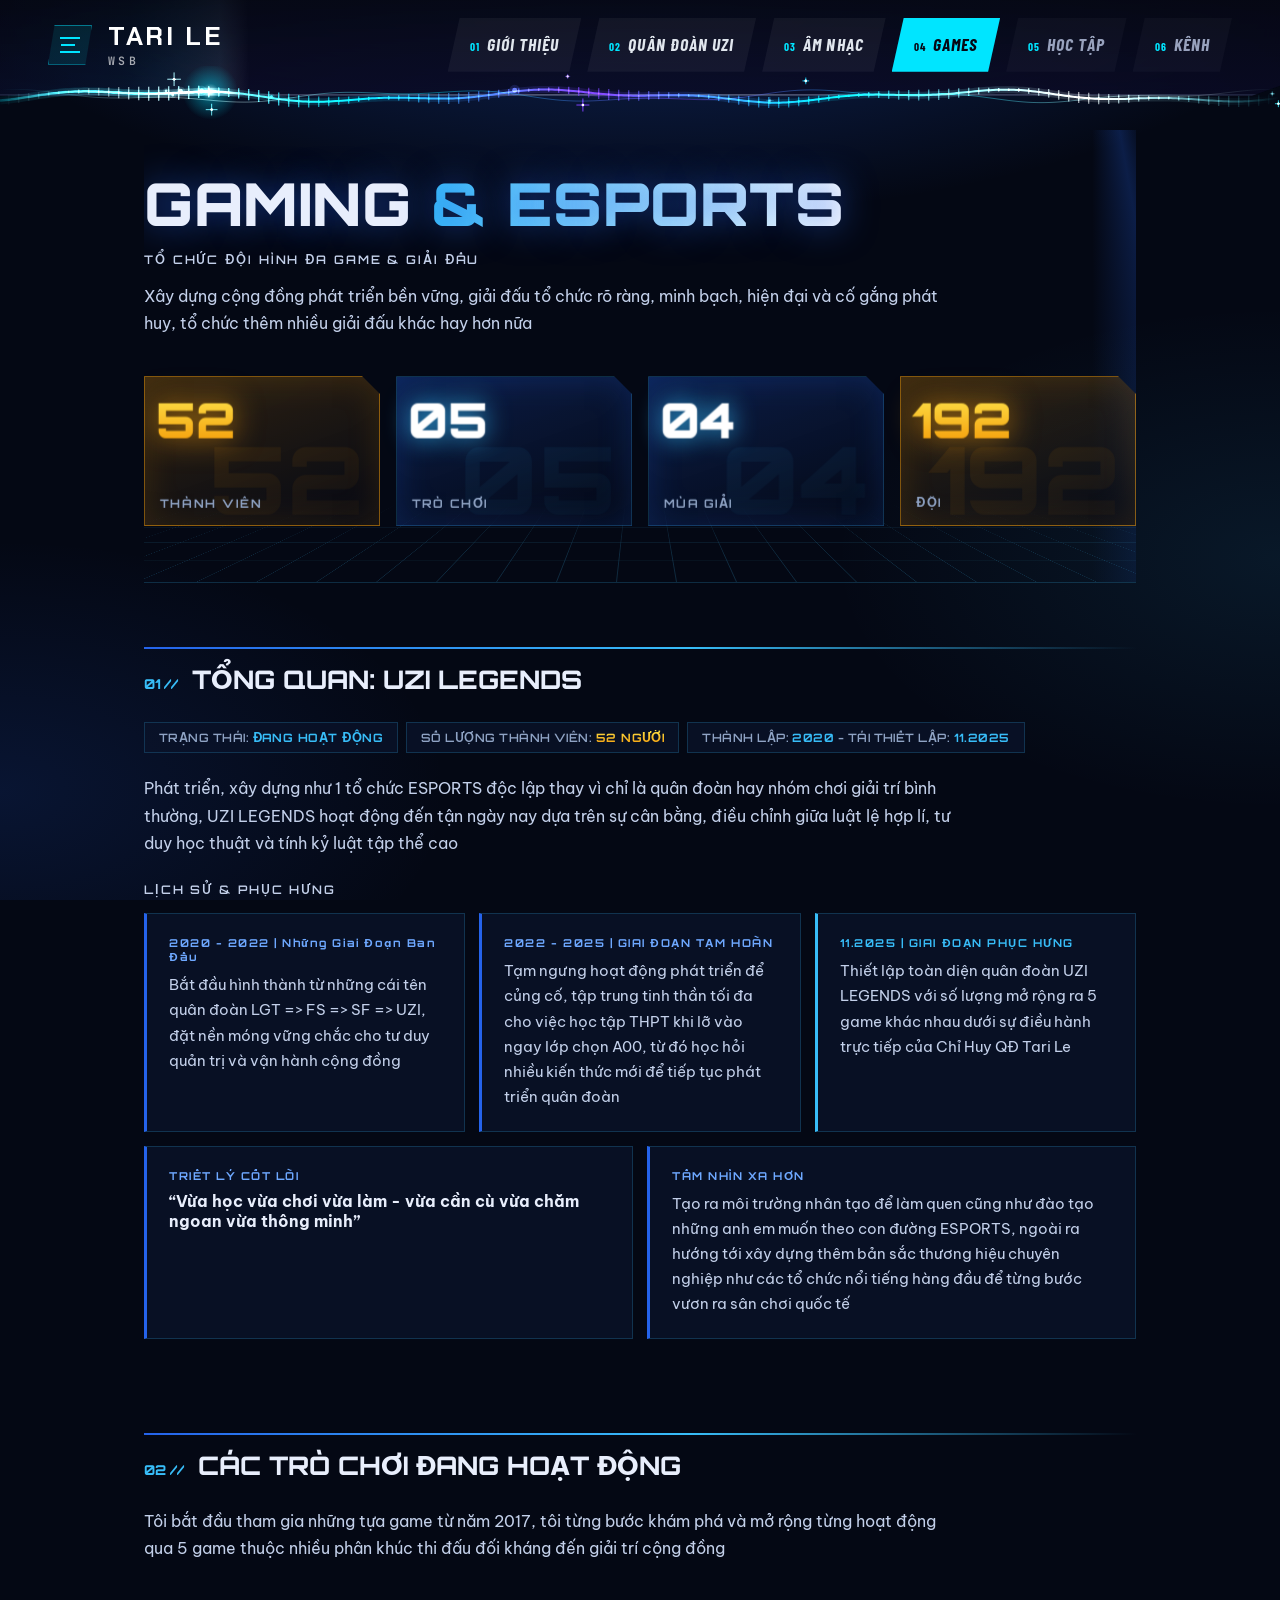
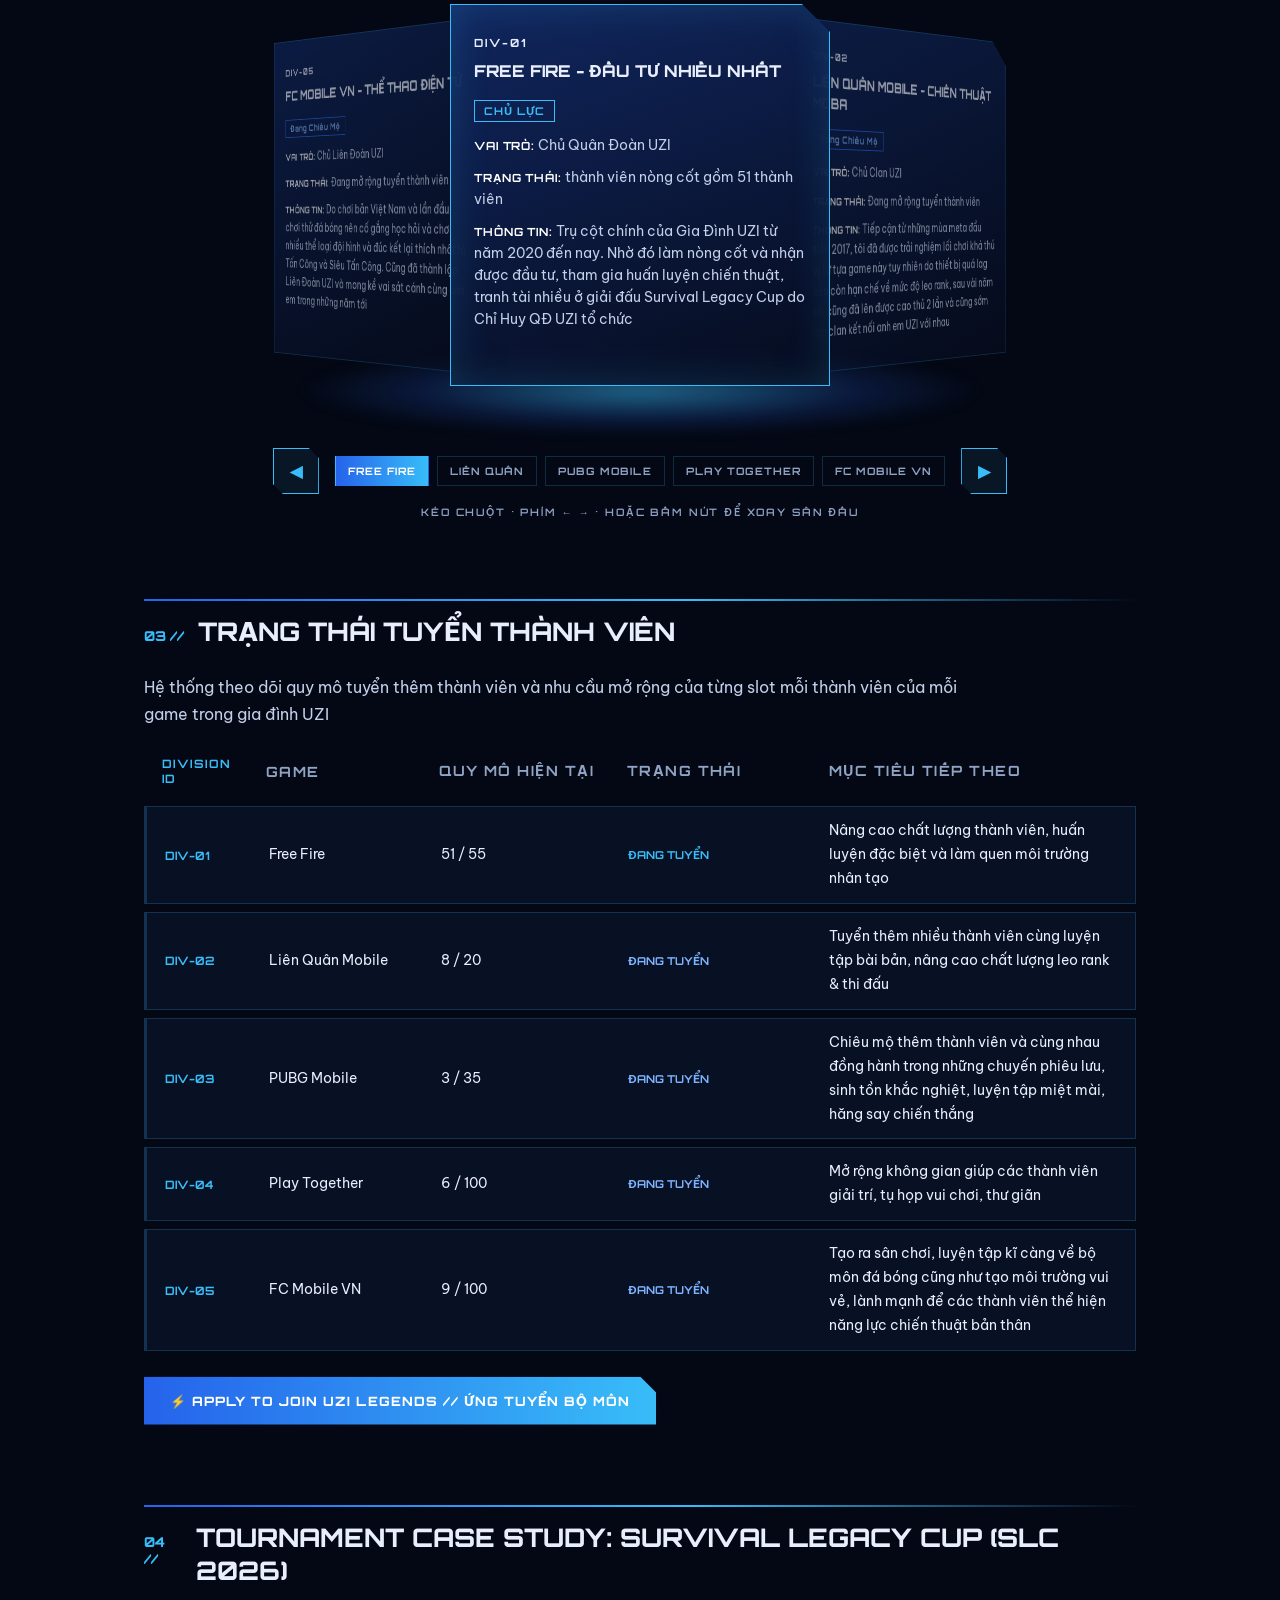
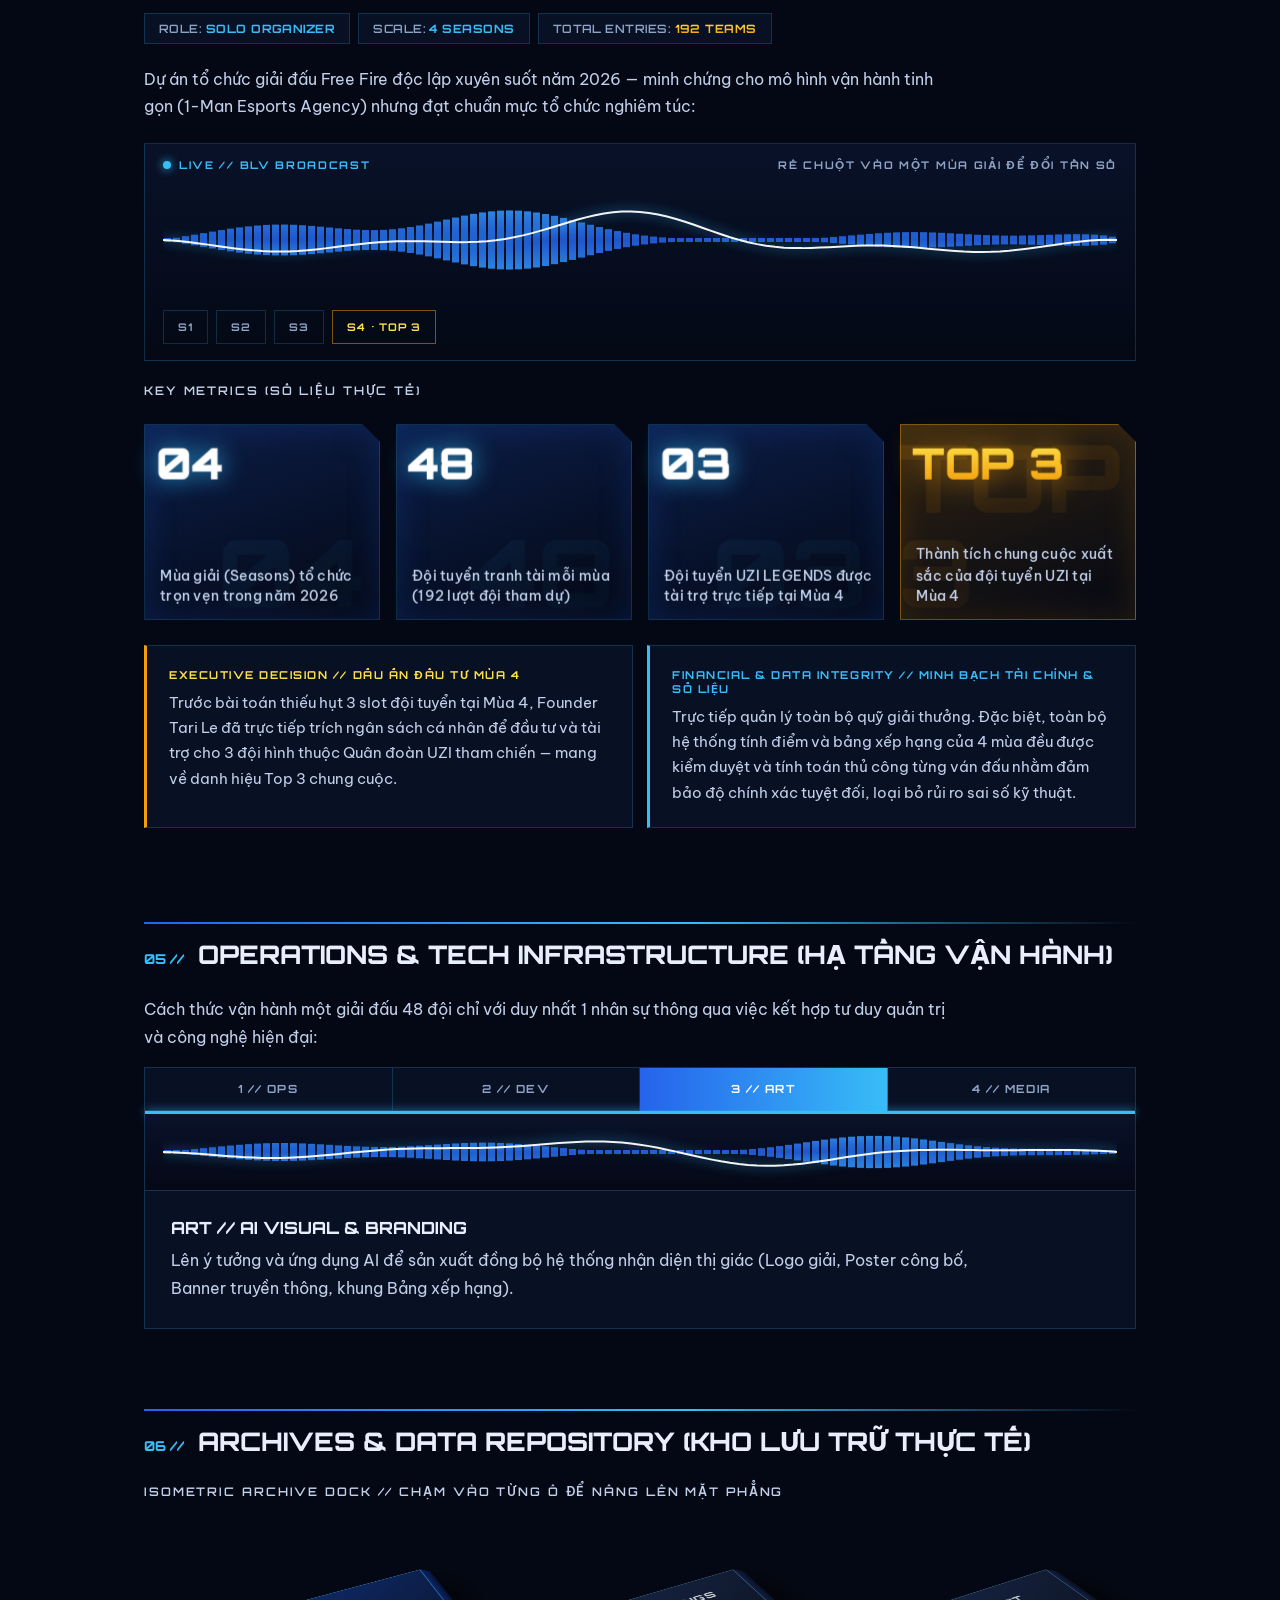
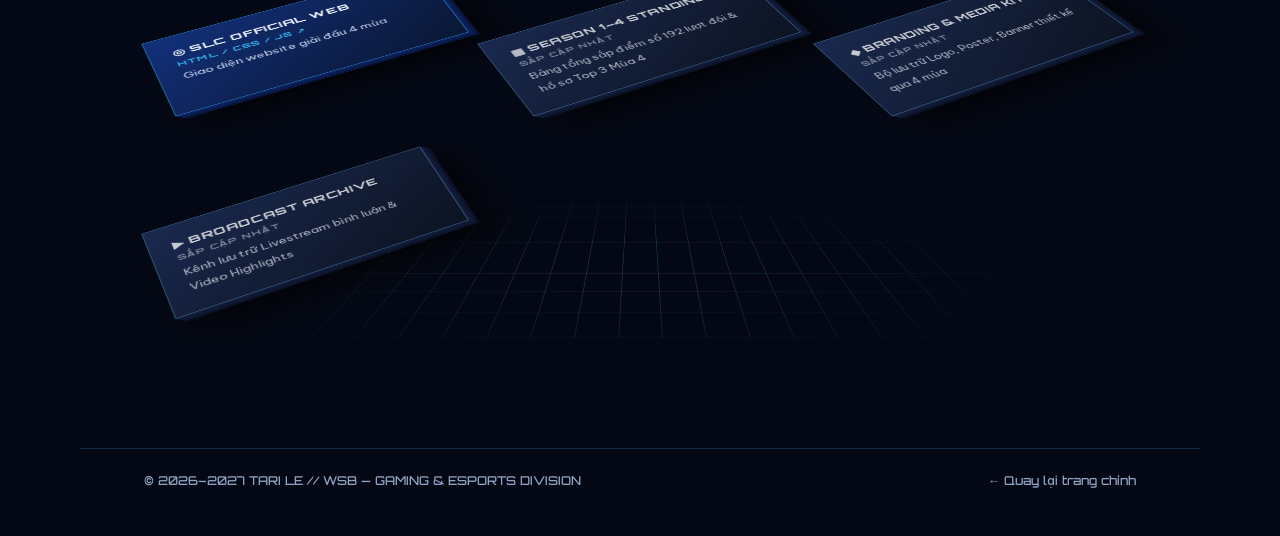
==== commit 2dd07940: "Add files via upload" ====
--- a/games.html
+++ b/games.html
@@ -19,15 +19,15 @@
 
 <header class="gm-hero">
   <div class="gm-floor" aria-hidden="true"></div>
-  <h1 class="gm-h1">Gaming <em data-sc="&amp; Esports">&amp; Esports</em> Division</h1>
-  <p class="gm-sub">TỔ CHỨC ĐỘI HÌNH ĐA GAME | CƠ SỞ HẠ TẦNG GIẢI ĐẤU</p>
+  <h1 class="gm-h1">GAMING <em data-sc="&amp; ESPORTS">&amp; ESPORTS</em></h1>
+  <p class="gm-sub">TỔ CHỨC ĐỘI HÌNH ĐA GAME &amp; GIẢI ĐẤU</p>
   <p>Xây dựng cộng đồng phát triển bền vững, giải đấu tổ chức rõ ràng, minh bạch, hiện đại và cố gắng phát huy, tổ chức thêm nhiều giải đấu khác hay hơn nữa</p>
-  <div class="gm-stats"><div class="gm-st g"><div class="st-in"><i class="st-bg" aria-hidden="true">52</i><span class="st-fr" aria-hidden="true"></span><b class="st-n" data-sc="52">52</b><span class="st-l">MEMBERS</span></div></div><div class="gm-st"><div class="st-in"><i class="st-bg" aria-hidden="true">05</i><span class="st-fr" aria-hidden="true"></span><b class="st-n" data-sc="05">05</b><span class="st-l">DIVISIONS</span></div></div><div class="gm-st"><div class="st-in"><i class="st-bg" aria-hidden="true">04</i><span class="st-fr" aria-hidden="true"></span><b class="st-n" data-sc="04">04</b><span class="st-l">SEASONS</span></div></div><div class="gm-st g"><div class="st-in"><i class="st-bg" aria-hidden="true">192</i><span class="st-fr" aria-hidden="true"></span><b class="st-n" data-sc="192">192</b><span class="st-l">TEAMS</span></div></div></div>
+  <div class="gm-stats"><div class="gm-st g"><div class="st-in"><i class="st-bg" aria-hidden="true">52</i><span class="st-fr" aria-hidden="true"></span><b class="st-n" data-sc="52">52</b><span class="st-l">THÀNH VIÊN</span></div></div><div class="gm-st"><div class="st-in"><i class="st-bg" aria-hidden="true">05</i><span class="st-fr" aria-hidden="true"></span><b class="st-n" data-sc="05">05</b><span class="st-l">TRÒ CHƠI</span></div></div><div class="gm-st"><div class="st-in"><i class="st-bg" aria-hidden="true">04</i><span class="st-fr" aria-hidden="true"></span><b class="st-n" data-sc="04">04</b><span class="st-l">MÙA GIẢI</span></div></div><div class="gm-st g"><div class="st-in"><i class="st-bg" aria-hidden="true">192</i><span class="st-fr" aria-hidden="true"></span><b class="st-n" data-sc="192">192</b><span class="st-l">ĐỘI</span></div></div></div>
 </header>
 
 <section class="gm-sec" id="to-chuc">
   <div class="gm-hd"><b>01 //</b><h2>TỔNG QUAN: UZI  LEGENDS</h2></div>
-  <div class="gm-chips"><span>STATUS: <b>ACTIVE</b></span><span>HEADCOUNT: <b class="g">52 MEMBERS</b></span><span>FOUNDED: <b>2020</b> — RE-ESTABLISHED: <b>11.2025</b></span></div>
+  <div class="gm-chips"><span>TRẠNG THÁI: <b>ĐANG HOẠT ĐỘNG</b></span><span>SỐ LƯỢNG THÀNH VIÊN: <b class="g">52 NGƯỜI</b></span><span>THÀNH LẬP: <b>2020</b> - TÁI THIẾT LẬP: <b>11.2025</b></span></div>
   <p>Phát triển, xây dựng như 1 tổ chức ESPORTS độc lập thay vì chỉ là quân đoàn hay nhóm chơi giải trí bình thường, UZI  LEGENDS hoạt động đến tận ngày nay dựa trên sự cân bằng, điều chỉnh giữa luật lệ hợp lí, tư duy học thuật và tính kỷ luật tập thể cao</p>
   <p class="gm-sub" style="margin-top:1.6rem">LỊCH SỬ &amp; PHỤC HƯNG</p>
   <div class="gm-g3">
@@ -46,18 +46,18 @@
   <p>Tôi bắt đầu tham gia những tựa game từ năm 2017, tôi từng bước khám phá và mở rộng từng hoạt động qua 5 game thuộc nhiều phân khúc thi đấu đối kháng đến giải trí cộng đồng</p>
   <div class="car-stage" id="carStage" tabindex="0" aria-label="Vòng xoay 5 bộ môn, dùng phím mũi tên hoặc kéo chuột để xoay"><div class="car-ring" id="carRing"><article class="car-it"><span class="gm-id">DIV-01</span><h3 data-sc="FREE FIRE - Đầu Tư Nhiều Nhất">FREE FIRE - Đầu Tư Nhiều Nhất</h3><span class="gm-bg v">CHỦ LỰC</span>
   <p><b>VAI TRÒ:</b> Chủ Quân Đoàn UZI</p><p><b>TRẠNG THÁI:</b> thành viên nòng cốt gồm 51 thành viên</p><p><b>THÔNG TIN:</b> Trụ cột chính của Gia Đình UZI từ năm 2020 đến nay. Nhờ đó làm nòng cốt và nhận được đầu tư, tham gia huấn luyện chiến thuật, tranh tài nhiều ở giải đấu Survival Legacy Cup do Chỉ Huy QĐ UZI tổ chức</p></article><article class="car-it"><span class="gm-id">DIV-02</span><h3 data-sc="LIÊN QUÂN MOBILE - CHIẾN THUẬT MOBA">LIÊN QUÂN MOBILE - CHIẾN THUẬT MOBA</h3><span class="gm-bg ">Đang Chiêu Mộ</span>
-  <p><b>VAI TRÒ:</b> Chủ Clan UZI</p><p><b>TRẠNG THÁI:</b> Đang mở rộng tuyển thêm thành viên</p><p><b>THÔNG TIN:</b> Tiếp cận từ những mùa meta đầu tiên 2017, tôi đã được trải nghiệm lối chơi khá thú vị từ tựa game này tuy nhiên do thiết bị quá lag nên còn hạn chế về mức độ leo rank, sau vài năm tôi cũng đã lên được cao thủ 2 lần và cũng sớm lập clan kết nối anh em UZI với nhau</p></article><article class="car-it"><span class="gm-id">DIV-03</span><h3 data-sc="PUBG MOBILE - PHÂN TÍCH CHIẾN THUẬT">PUBG MOBILE - PHÂN TÍCH CHIẾN THUẬT</h3><span class="gm-bg ">Đang Chiêu Mộ</span>
-  <p><b>VAI TRÒ:</b> Chủ Hội UZI</p><p><b>TRẠNG THÁI:</b> Đang mở rộng tuyển thêm thành viên</p><p><b>THÔNG TIN:</b> Tham gia từ năm 2021 theo hướng chỉ thích leo rank độc lập hoặc ghép ngẫu nhiên, cũng từ đó làm quen được lối chơi và dù cho trải qua nhiều năm lối chơi của game vẫn vậy nên tôi khá thích và từ đó muốn tạo thêm Hội UZI để chiêu mộ thêm anh em cùng tham gia leo rank</p></article><article class="car-it"><span class="gm-id">DIV-04</span><h3 data-sc="PLAY TOGETHER - KẾT NỐI CỘNG ĐỒNG">PLAY TOGETHER - KẾT NỐI CỘNG ĐỒNG</h3><span class="gm-bg ">Đang Chiêu Mộ</span>
-  <p><b>VAI TRÒ:</b> Chủ Hội Nhóm UZI</p><p><b>TRẠNG THÁI:</b> Đang mở rộng tuyển thêm thành viên</p><p><b>THÔNG TIN:</b> Gắn bó từ năm 2021 cùng với bạn bè, anh em đi câu cá, thiết kế nhà cửa, cắm trại, đi học cùng nhau và nhiều hoạt động thú vị khác</p></article><article class="car-it"><span class="gm-id">DIV-05</span><h3 data-sc="FC MOBILE VN - THỂ THAO ĐIỆN TỬ">FC MOBILE VN - THỂ THAO ĐIỆN TỬ</h3><span class="gm-bg ">Đang Chiêu Mộ</span>
-  <p><b>VAI TRÒ:</b> Chủ Liên Đoàn UZI</p><p><b>TRẠNG THÁI:</b> Đang mở rộng tuyển thêm thành viên</p><p><b>THÔNG TIN:</b> Do chơi bản Việt Nam và lần đầu chơi thử đá bóng nên cố gắng học hỏi và chơi nhiều thể loại đội hình và đúc kết lại thích nhất là Tấn Công và Siêu Tấn Công. Cũng đã thành lập Liên Đoàn UZI và mong kề vai sát cánh cùng anh em trong những năm tới</p></article></div></div>
+  <p><b>VAI TRÒ:</b> Chủ Clan UZI</p><p><b>TRẠNG THÁI:</b> Đang mở rộng tuyển thành viên</p><p><b>THÔNG TIN:</b> Tiếp cận từ những mùa meta đầu tiên 2017, tôi đã được trải nghiệm lối chơi khá thú vị từ tựa game này tuy nhiên do thiết bị quá lag nên còn hạn chế về mức độ leo rank, sau vài năm tôi cũng đã lên được cao thủ 2 lần và cũng sớm lập clan kết nối anh em UZI với nhau</p></article><article class="car-it"><span class="gm-id">DIV-03</span><h3 data-sc="PUBG MOBILE - PHÂN TÍCH CHIẾN THUẬT">PUBG MOBILE - PHÂN TÍCH CHIẾN THUẬT</h3><span class="gm-bg ">Đang Chiêu Mộ</span>
+  <p><b>VAI TRÒ:</b> Chủ Hội UZI</p><p><b>TRẠNG THÁI:</b> Đang mở rộng tuyển thành viên</p><p><b>THÔNG TIN:</b> Tham gia từ năm 2021 theo hướng chỉ thích leo rank độc lập hoặc ghép ngẫu nhiên, cũng từ đó làm quen được lối chơi và dù cho trải qua nhiều năm lối chơi của game vẫn vậy nên tôi khá thích và từ đó muốn tạo thêm Hội UZI để chiêu mộ thêm anh em cùng tham gia leo rank</p></article><article class="car-it"><span class="gm-id">DIV-04</span><h3 data-sc="PLAY TOGETHER - KẾT NỐI CỘNG ĐỒNG">PLAY TOGETHER - KẾT NỐI CỘNG ĐỒNG</h3><span class="gm-bg ">Đang Chiêu Mộ</span>
+  <p><b>VAI TRÒ:</b> Chủ Hội Nhóm UZI</p><p><b>TRẠNG THÁI:</b> Đang mở rộng tuyển thành viên</p><p><b>THÔNG TIN:</b> Gắn bó từ năm 2021 cùng với bạn bè, anh em đi câu cá, thiết kế nhà cửa, cắm trại, đi học cùng nhau và nhiều hoạt động thú vị khác</p></article><article class="car-it"><span class="gm-id">DIV-05</span><h3 data-sc="FC MOBILE VN - THỂ THAO ĐIỆN TỬ">FC MOBILE VN - THỂ THAO ĐIỆN TỬ</h3><span class="gm-bg ">Đang Chiêu Mộ</span>
+  <p><b>VAI TRÒ:</b> Chủ Liên Đoàn UZI</p><p><b>TRẠNG THÁI:</b> Đang mở rộng tuyển thành viên</p><p><b>THÔNG TIN:</b> Do chơi bản Việt Nam và lần đầu chơi thử đá bóng nên cố gắng học hỏi và chơi nhiều thể loại đội hình và đúc kết lại thích nhất là Tấn Công và Siêu Tấn Công. Cũng đã thành lập Liên Đoàn UZI và mong kề vai sát cánh cùng anh em trong những năm tới</p></article></div></div>
   <div class="car-ctl"><button class="car-b" id="carP" type="button" aria-label="Bộ môn trước">◀</button><div class="car-dots" id="carDots"></div><button class="car-b" id="carN" type="button" aria-label="Bộ môn sau">▶</button></div>
   <p class="car-hint">KÉO CHUỘT · PHÍM ← → · HOẶC BẤM NÚT ĐỂ XOAY SÂN ĐẤU</p>
 </section>
 
 <section class="gm-sec" id="tuyen-quan">
-  <div class="gm-hd"><b>03 //</b><h2>Recruitment &amp; Scouting Matrix (Trạng thái tuyển quân)</h2></div>
-  <p>Hệ thống theo dõi quy mô nhân sự và nhu cầu mở rộng của từng bộ môn trong hệ sinh thái UZI LEGENDS:</p>
-  <ul class="gm-mx"><li style="background:none;border:0"><div class="gm-mh gm-r"><span>DIVISION ID</span><span>BỘ MÔN (GAME)</span><span>QUY MÔ HIỆN TẠI</span><span>TRẠNG THÁI TUYỂN QUÂN</span><span>MỤC TIÊU GIAI ĐOẠN TIẾP THEO</span></div></li><li><div class="gm-r"><span data-l="DIVISION">DIV-01</span><span data-l="BỘ MÔN">Free Fire</span><span data-l="QUY MÔ">Chủ lực (đa số / 52 TV)</span><span data-l="TUYỂN QUÂN"><b class="v">SELECTIVE (Tuyển chọn lọc)</b></span><span data-l="MỤC TIÊU">Nâng cao chất lượng đào tạo, chuẩn bị đội hình giải đấu</span></div></li><li><div class="gm-r"><span data-l="DIVISION">DIV-02</span><span data-l="BỘ MÔN">Liên Quân Mobile</span><span data-l="QUY MÔ">Giai đoạn khởi động</span><span data-l="TUYỂN QUÂN"><b class="">OPEN SCOUTING (Đang tuyển)</b></span><span data-l="MỤC TIÊU">Chiêu mộ thành viên lập tổ đội leo rank &amp; giao hữu</span></div><div class="gm-x"><div><a href="https://www.facebook.com/tari.le.2025?locale=vi_VN" target="_blank" rel="noopener">+ ĐĂNG KÝ GIA NHẬP BỘ MÔN NÀY</a></div></div></li><li><div class="gm-r"><span data-l="DIVISION">DIV-03</span><span data-l="BỘ MÔN">PUBG Mobile</span><span data-l="QUY MÔ">Giai đoạn khởi động</span><span data-l="TUYỂN QUÂN"><b class="">OPEN SCOUTING (Đang tuyển)</b></span><span data-l="MỤC TIÊU">Tìm kiếm đồng đội leo rank sinh tồn &amp; chia sẻ chiến thuật</span></div><div class="gm-x"><div><a href="https://www.facebook.com/tari.le.2025?locale=vi_VN" target="_blank" rel="noopener">+ ĐĂNG KÝ GIA NHẬP BỘ MÔN NÀY</a></div></div></li><li><div class="gm-r"><span data-l="DIVISION">DIV-04</span><span data-l="BỘ MÔN">Play Together</span><span data-l="QUY MÔ">Đang mở rộng hội nhóm</span><span data-l="TUYỂN QUÂN"><b class="">RECRUITING (Đang tuyển)</b></span><span data-l="MỤC TIÊU">Mở rộng không gian giải trí, tụ họp thư giãn cộng đồng</span></div><div class="gm-x"><div><a href="https://www.facebook.com/tari.le.2025?locale=vi_VN" target="_blank" rel="noopener">+ ĐĂNG KÝ GIA NHẬP BỘ MÔN NÀY</a></div></div></li><li><div class="gm-r"><span data-l="DIVISION">DIV-05</span><span data-l="BỘ MÔN">FC Mobile VN</span><span data-l="QUY MÔ">Mới thành lập (1 TV)</span><span data-l="TUYỂN QUÂN"><b class="">FOUNDING ROSTER (Tuyển đợt 1)</b></span><span data-l="MỤC TIÊU">Chiêu mộ thành viên đầu tiên xây dựng Liên đoàn</span></div><div class="gm-x"><div><a href="https://www.facebook.com/tari.le.2025?locale=vi_VN" target="_blank" rel="noopener">+ ĐĂNG KÝ GIA NHẬP BỘ MÔN NÀY</a></div></div></li></ul>
+  <div class="gm-hd"><b>03 //</b><h2>TRẠNG THÁI TUYỂN THÀNH VIÊN</h2></div>
+  <p>Hệ thống theo dõi quy mô tuyển thêm thành viên và nhu cầu mở rộng của từng slot mỗi thành viên của mỗi game trong gia đình UZI</p>
+  <ul class="gm-mx"><li style="background:none;border:0"><div class="gm-mh gm-r"><span>DIVISION ID</span><span>GAME</span><span>QUY MÔ HIỆN TẠI</span><span>TRẠNG THÁI</span><span>MỤC TIÊU TIẾP THEO</span></div></li><li><div class="gm-r"><span data-l="DIVISION">DIV-01</span><span data-l="GAME">Free Fire</span><span data-l="QUY MÔ">51 / 55</span><span data-l="TRẠNG THÁI"><b class="v">ĐANG TUYỂN</b></span><span data-l="MỤC TIÊU">Nâng cao chất lượng thành viên, huấn luyện đặc biệt và làm quen môi trường nhân tạo</span></div></li><li><div class="gm-r"><span data-l="DIVISION">DIV-02</span><span data-l="GAME">Liên Quân Mobile</span><span data-l="QUY MÔ">8 / 20</span><span data-l="TRẠNG THÁI"><b class="">ĐANG TUYỂN</b></span><span data-l="MỤC TIÊU">Tuyển thêm nhiều thành viên cùng luyện tập bài bản, nâng cao chất lượng leo rank &amp; thi đấu</span></div><div class="gm-x"><div><a href="https://www.facebook.com/tari.le.2025?locale=vi_VN" target="_blank" rel="noopener">+ ĐĂNG KÝ GIA NHẬP BỘ MÔN NÀY</a></div></div></li><li><div class="gm-r"><span data-l="DIVISION">DIV-03</span><span data-l="GAME">PUBG Mobile</span><span data-l="QUY MÔ">3 / 35</span><span data-l="TRẠNG THÁI"><b class="">ĐANG TUYỂN</b></span><span data-l="MỤC TIÊU">Chiêu mộ thêm thành viên và cùng nhau đồng hành trong những chuyến phiêu lưu, sinh tồn khắc nghiệt, luyện tập miệt mài, hăng say chiến thắng</span></div><div class="gm-x"><div><a href="https://www.facebook.com/tari.le.2025?locale=vi_VN" target="_blank" rel="noopener">+ ĐĂNG KÝ GIA NHẬP BỘ MÔN NÀY</a></div></div></li><li><div class="gm-r"><span data-l="DIVISION">DIV-04</span><span data-l="GAME">Play Together</span><span data-l="QUY MÔ">6 / 100</span><span data-l="TRẠNG THÁI"><b class="">ĐANG TUYỂN</b></span><span data-l="MỤC TIÊU">Mở rộng không gian giúp các thành viên giải trí, tụ họp vui chơi, thư giãn</span></div><div class="gm-x"><div><a href="https://www.facebook.com/tari.le.2025?locale=vi_VN" target="_blank" rel="noopener">+ ĐĂNG KÝ GIA NHẬP BỘ MÔN NÀY</a></div></div></li><li><div class="gm-r"><span data-l="DIVISION">DIV-05</span><span data-l="GAME">FC Mobile VN</span><span data-l="QUY MÔ">9 / 100</span><span data-l="TRẠNG THÁI"><b class="">ĐANG TUYỂN</b></span><span data-l="MỤC TIÊU">Tạo ra sân chơi, luyện tập kĩ càng về bộ môn đá bóng cũng như tạo môi trường vui vẻ, lành mạnh để các thành viên thể hiện năng lực chiến thuật bản thân</span></div><div class="gm-x"><div><a href="https://www.facebook.com/tari.le.2025?locale=vi_VN" target="_blank" rel="noopener">+ ĐĂNG KÝ GIA NHẬP BỘ MÔN NÀY</a></div></div></li></ul>
   <a class="gm-btn" href="https://www.facebook.com/tari.le.2025?locale=vi_VN" target="_blank" rel="noopener">⚡ APPLY TO JOIN UZI LEGENDS // ỨNG TUYỂN BỘ MÔN</a>
 </section>
 
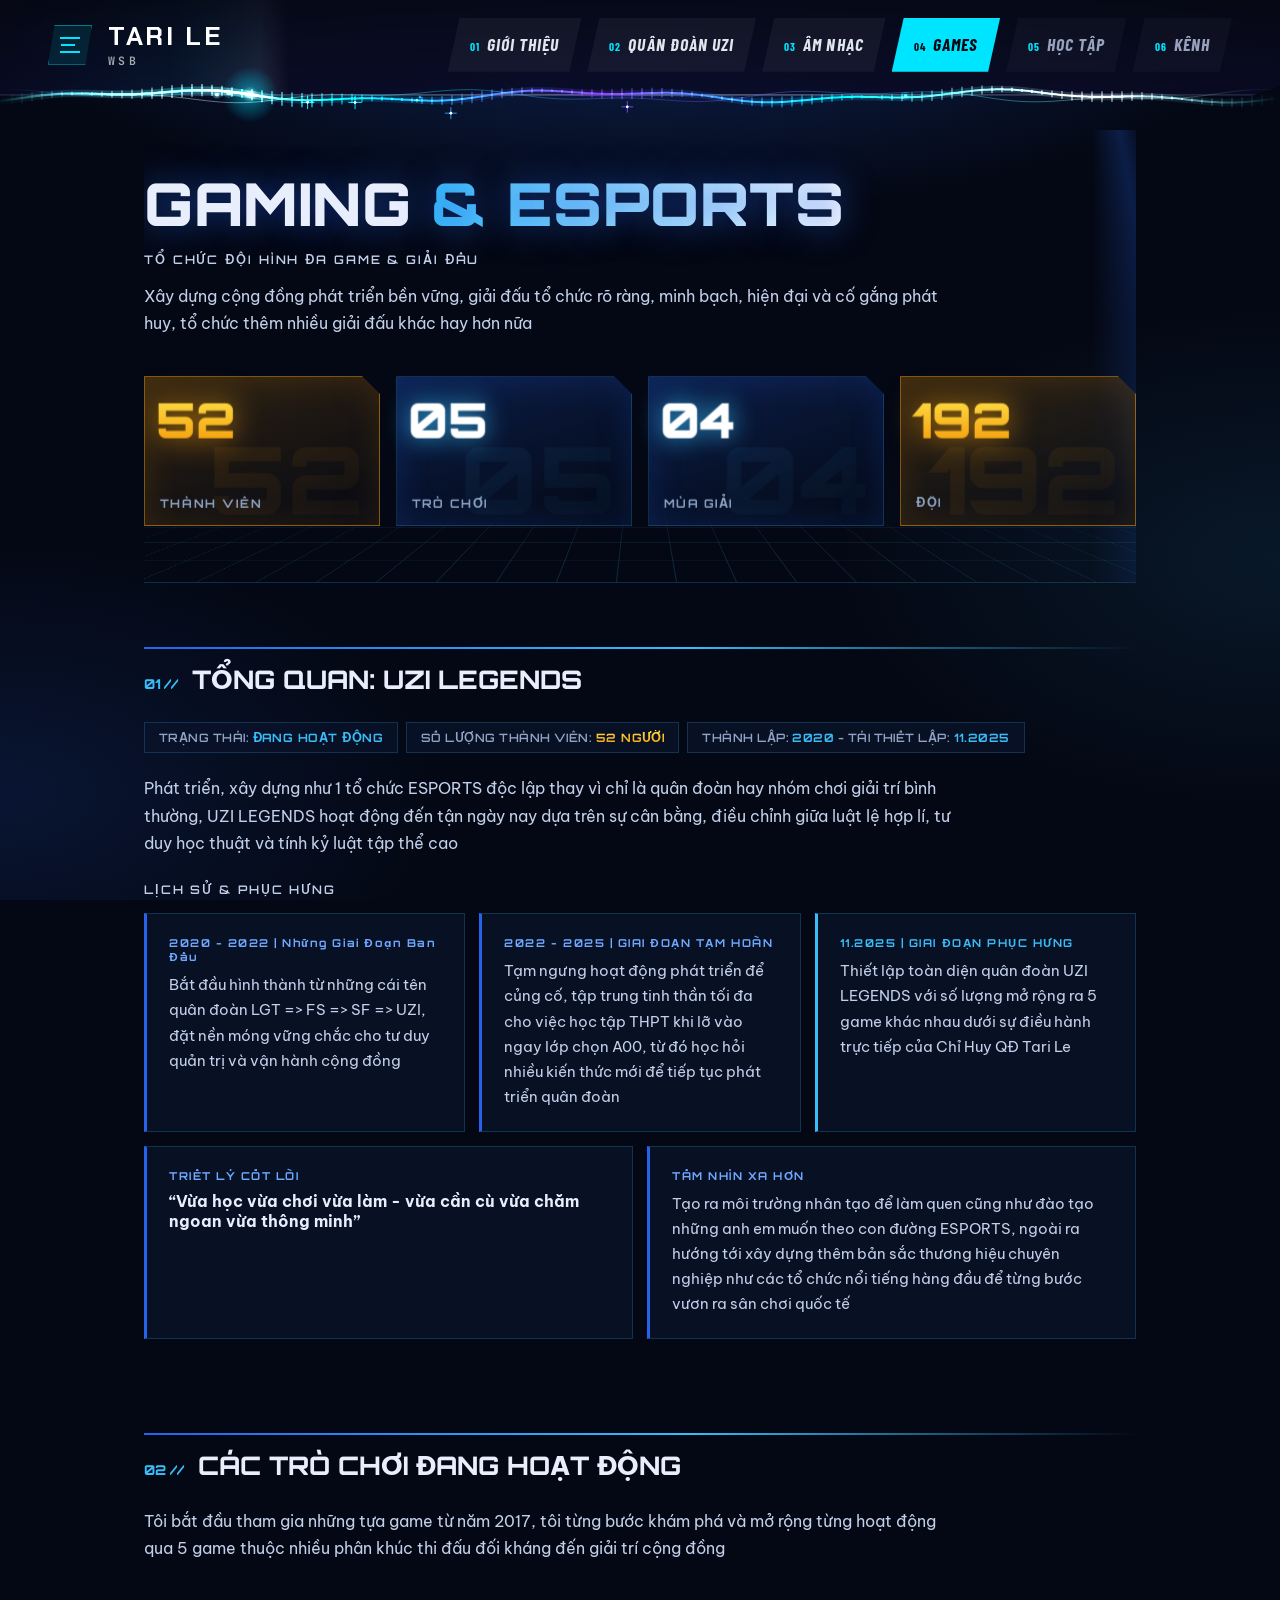
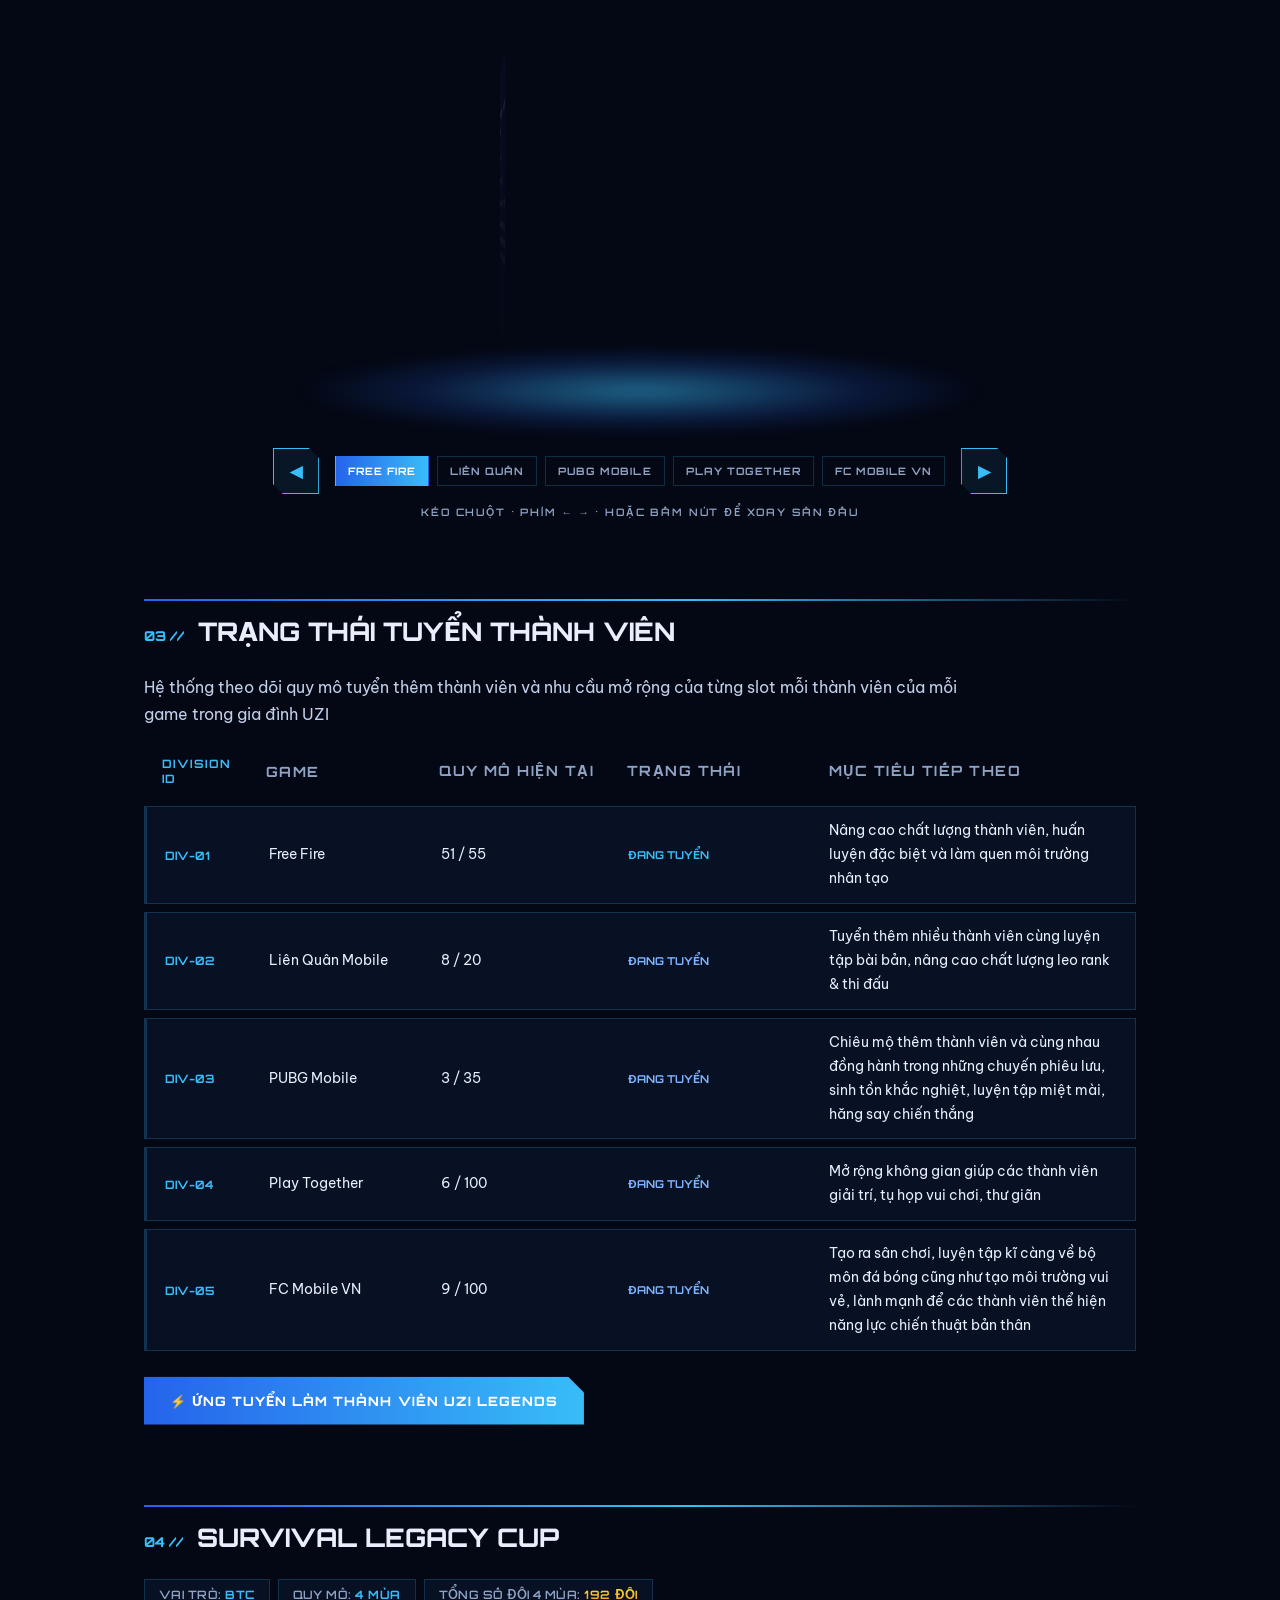
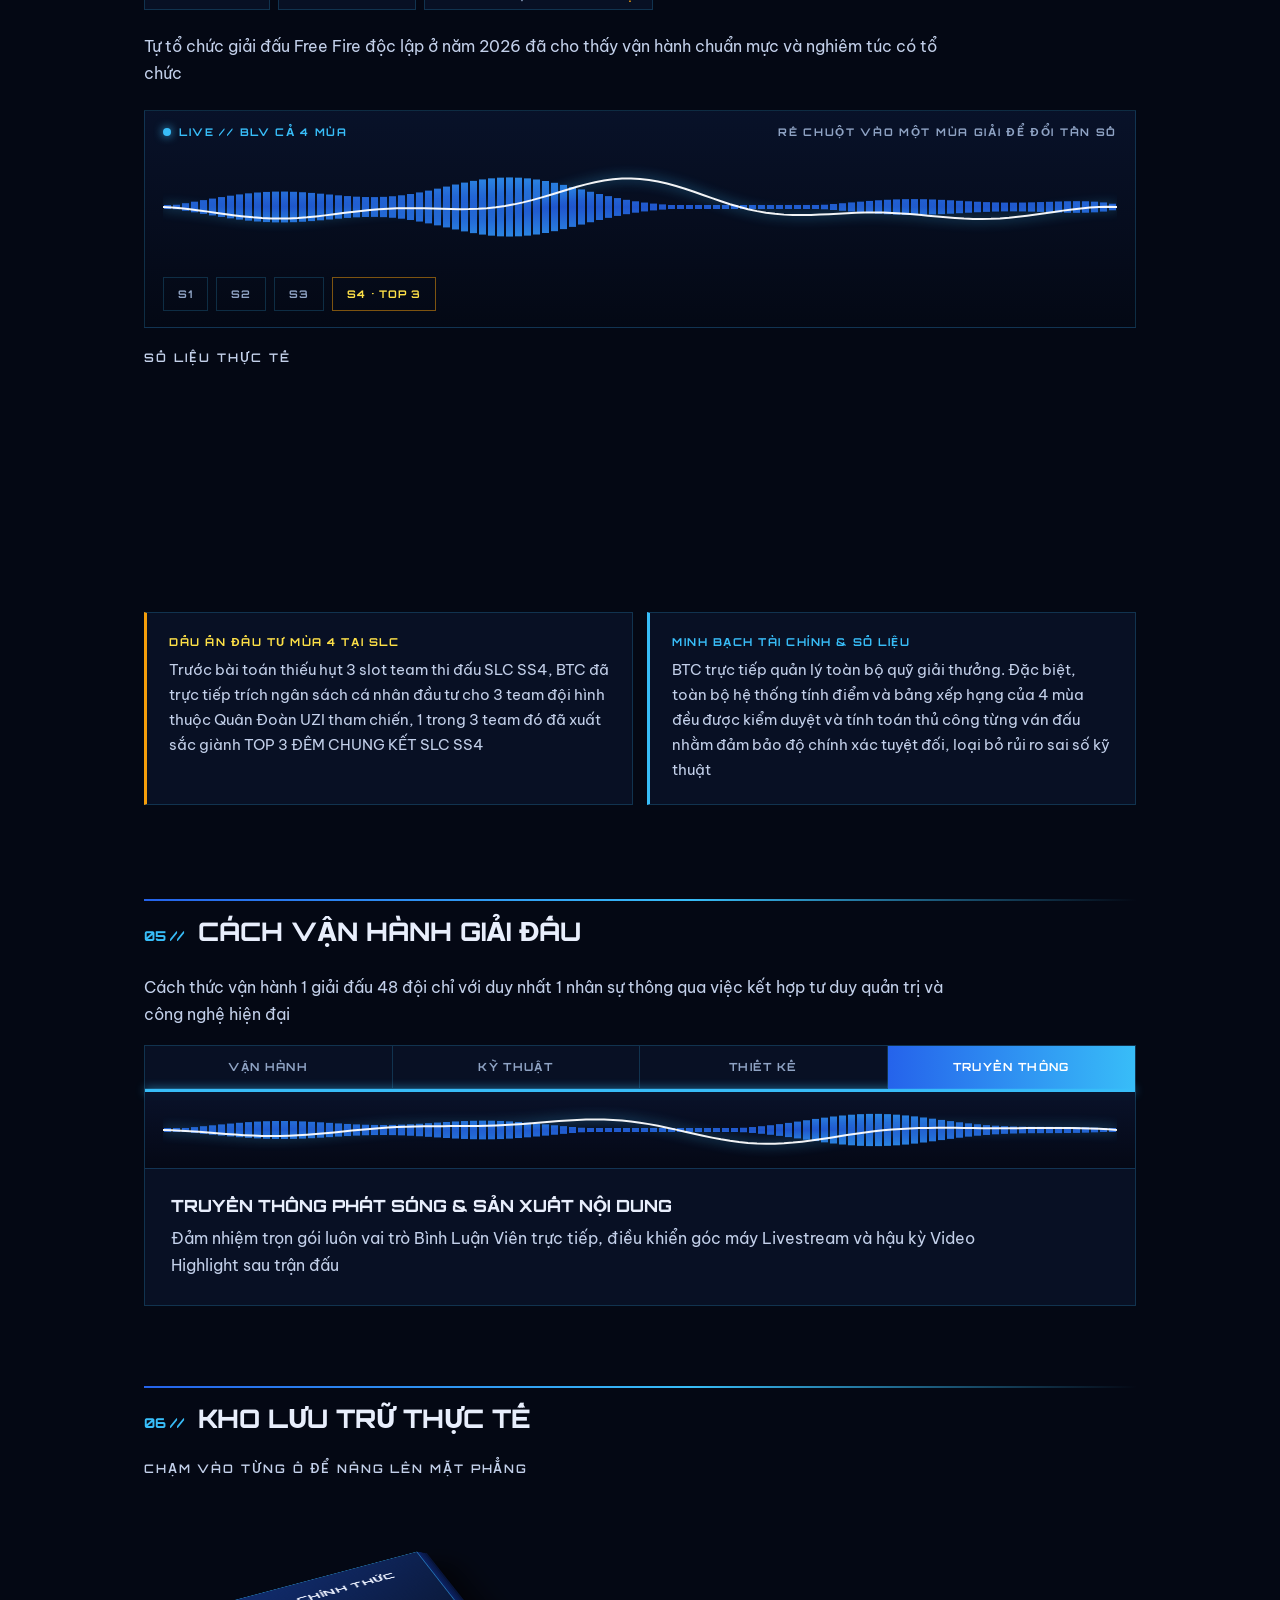
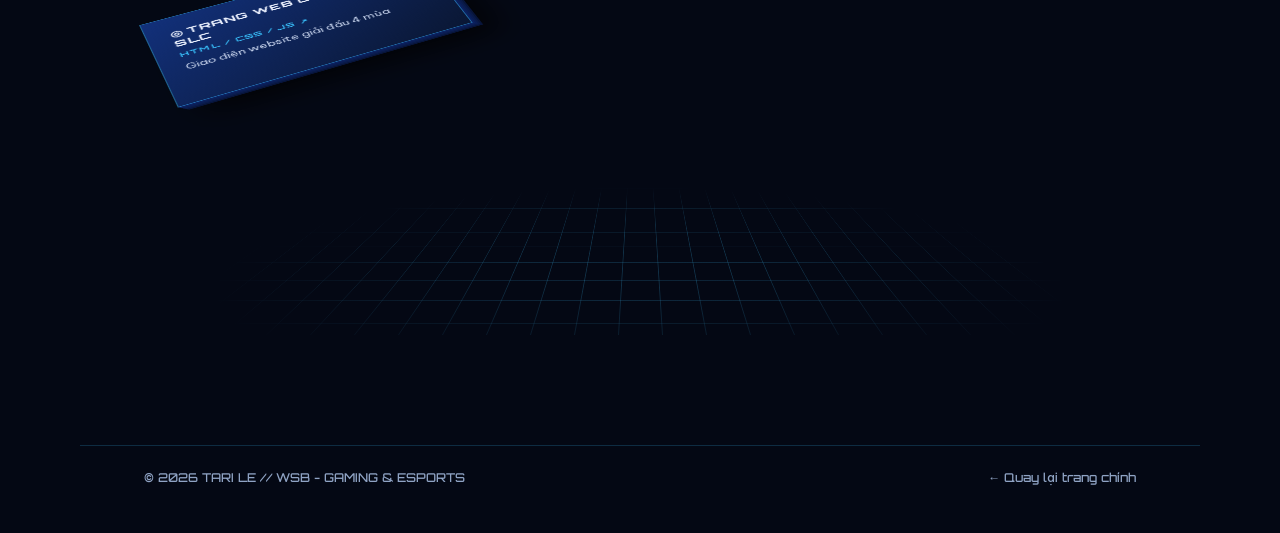
==== commit 38aaf62f: "Add files via upload" ====
--- a/games.html
+++ b/games.html
@@ -58,48 +58,48 @@
   <div class="gm-hd"><b>03 //</b><h2>TRẠNG THÁI TUYỂN THÀNH VIÊN</h2></div>
   <p>Hệ thống theo dõi quy mô tuyển thêm thành viên và nhu cầu mở rộng của từng slot mỗi thành viên của mỗi game trong gia đình UZI</p>
   <ul class="gm-mx"><li style="background:none;border:0"><div class="gm-mh gm-r"><span>DIVISION ID</span><span>GAME</span><span>QUY MÔ HIỆN TẠI</span><span>TRẠNG THÁI</span><span>MỤC TIÊU TIẾP THEO</span></div></li><li><div class="gm-r"><span data-l="DIVISION">DIV-01</span><span data-l="GAME">Free Fire</span><span data-l="QUY MÔ">51 / 55</span><span data-l="TRẠNG THÁI"><b class="v">ĐANG TUYỂN</b></span><span data-l="MỤC TIÊU">Nâng cao chất lượng thành viên, huấn luyện đặc biệt và làm quen môi trường nhân tạo</span></div></li><li><div class="gm-r"><span data-l="DIVISION">DIV-02</span><span data-l="GAME">Liên Quân Mobile</span><span data-l="QUY MÔ">8 / 20</span><span data-l="TRẠNG THÁI"><b class="">ĐANG TUYỂN</b></span><span data-l="MỤC TIÊU">Tuyển thêm nhiều thành viên cùng luyện tập bài bản, nâng cao chất lượng leo rank &amp; thi đấu</span></div><div class="gm-x"><div><a href="https://www.facebook.com/tari.le.2025?locale=vi_VN" target="_blank" rel="noopener">+ ĐĂNG KÝ GIA NHẬP BỘ MÔN NÀY</a></div></div></li><li><div class="gm-r"><span data-l="DIVISION">DIV-03</span><span data-l="GAME">PUBG Mobile</span><span data-l="QUY MÔ">3 / 35</span><span data-l="TRẠNG THÁI"><b class="">ĐANG TUYỂN</b></span><span data-l="MỤC TIÊU">Chiêu mộ thêm thành viên và cùng nhau đồng hành trong những chuyến phiêu lưu, sinh tồn khắc nghiệt, luyện tập miệt mài, hăng say chiến thắng</span></div><div class="gm-x"><div><a href="https://www.facebook.com/tari.le.2025?locale=vi_VN" target="_blank" rel="noopener">+ ĐĂNG KÝ GIA NHẬP BỘ MÔN NÀY</a></div></div></li><li><div class="gm-r"><span data-l="DIVISION">DIV-04</span><span data-l="GAME">Play Together</span><span data-l="QUY MÔ">6 / 100</span><span data-l="TRẠNG THÁI"><b class="">ĐANG TUYỂN</b></span><span data-l="MỤC TIÊU">Mở rộng không gian giúp các thành viên giải trí, tụ họp vui chơi, thư giãn</span></div><div class="gm-x"><div><a href="https://www.facebook.com/tari.le.2025?locale=vi_VN" target="_blank" rel="noopener">+ ĐĂNG KÝ GIA NHẬP BỘ MÔN NÀY</a></div></div></li><li><div class="gm-r"><span data-l="DIVISION">DIV-05</span><span data-l="GAME">FC Mobile VN</span><span data-l="QUY MÔ">9 / 100</span><span data-l="TRẠNG THÁI"><b class="">ĐANG TUYỂN</b></span><span data-l="MỤC TIÊU">Tạo ra sân chơi, luyện tập kĩ càng về bộ môn đá bóng cũng như tạo môi trường vui vẻ, lành mạnh để các thành viên thể hiện năng lực chiến thuật bản thân</span></div><div class="gm-x"><div><a href="https://www.facebook.com/tari.le.2025?locale=vi_VN" target="_blank" rel="noopener">+ ĐĂNG KÝ GIA NHẬP BỘ MÔN NÀY</a></div></div></li></ul>
-  <a class="gm-btn" href="https://www.facebook.com/tari.le.2025?locale=vi_VN" target="_blank" rel="noopener">⚡ APPLY TO JOIN UZI LEGENDS // ỨNG TUYỂN BỘ MÔN</a>
+  <a class="gm-btn" href="https://www.facebook.com/tari.le.2025?locale=vi_VN" target="_blank" rel="noopener">⚡ ỨNG TUYỂN LÀM THÀNH VIÊN UZI  LEGENDS</a>
 </section>
 
 <section class="gm-sec" id="slc">
-  <div class="gm-hd"><b>04 //</b><h2>Tournament Case Study: Survival Legacy Cup (SLC 2026)</h2></div>
-  <div class="gm-chips"><span>ROLE: <b>SOLO ORGANIZER</b></span><span>SCALE: <b>4 SEASONS</b></span><span>TOTAL ENTRIES: <b class="g">192 TEAMS</b></span></div>
-  <p>Dự án tổ chức giải đấu Free Fire độc lập xuyên suốt năm 2026 — minh chứng cho mô hình vận hành tinh gọn (1-Man Esports Agency) nhưng đạt chuẩn mực tổ chức nghiêm túc:</p>
-  <div class="gm-eq" id="eqA"><div class="eq-top"><span class="eq-live"><i></i>LIVE // BLV BROADCAST</span><span class="eq-rd" id="eqRd">RÊ CHUỘT VÀO MỘT MÙA GIẢI ĐỂ ĐỔI TẦN SỐ</span></div><canvas id="eqAc" aria-hidden="true"></canvas><div class="eq-ss"><button type="button" data-f="0.8" data-t="SEASON 01 // 48 TEAMS">S1</button><button type="button" data-f="1.3" data-t="SEASON 02 // 48 TEAMS">S2</button><button type="button" data-f="1.8" data-t="SEASON 03 // 48 TEAMS">S3</button><button type="button" class="g" data-f="2.7" data-t="SEASON 04 // 48 TEAMS · UZI TOP 3">S4 · TOP 3</button></div></div>
-  <p class="gm-sub">KEY METRICS (SỐ LIỆU THỰC TẾ)</p>
-  <div class="gm-met"><div class="gm-st"><div class="st-in"><i class="st-bg" aria-hidden="true">04</i><span class="st-fr" aria-hidden="true"></span><b class="st-n" data-sc="04">04</b><span class="st-l">Mùa giải (Seasons) tổ chức trọn vẹn trong năm 2026</span></div></div><div class="gm-st"><div class="st-in"><i class="st-bg" aria-hidden="true">48</i><span class="st-fr" aria-hidden="true"></span><b class="st-n" data-sc="48">48</b><span class="st-l">Đội tuyển tranh tài mỗi mùa (192 lượt đội tham dự)</span></div></div><div class="gm-st"><div class="st-in"><i class="st-bg" aria-hidden="true">03</i><span class="st-fr" aria-hidden="true"></span><b class="st-n" data-sc="03">03</b><span class="st-l">Đội tuyển UZI LEGENDS được tài trợ trực tiếp tại Mùa 4</span></div></div><div class="gm-st g"><div class="st-in"><i class="st-bg" aria-hidden="true">TOP 3</i><span class="st-fr" aria-hidden="true"></span><b class="st-n" data-sc="TOP 3">TOP 3</b><span class="st-l">Thành tích chung cuộc xuất sắc của đội tuyển UZI tại Mùa 4</span></div></div></div>
+  <div class="gm-hd"><b>04 //</b><h2>SURVIVAL LEGACY CUP</h2></div>
+  <div class="gm-chips"><span>VAI TRÒ: <b>BTC</b></span><span>QUY MÔ: <b>4 MÙA</b></span><span>TỔNG SỐ ĐỘI 4 MÙA: <b class="g">192 ĐỘI</b></span></div>
+  <p>Tự tổ chức giải đấu Free Fire độc lập ở năm 2026 đã cho thấy vận hành chuẩn mực và nghiêm túc có tổ chức</p>
+  <div class="gm-eq" id="eqA"><div class="eq-top"><span class="eq-live"><i></i>LIVE // BLV CẢ 4 MÙA</span><span class="eq-rd" id="eqRd">RÊ CHUỘT VÀO MỘT MÙA GIẢI ĐỂ ĐỔI TẦN SỐ</span></div><canvas id="eqAc" aria-hidden="true"></canvas><div class="eq-ss"><button type="button" data-f="0.8" data-t="SEASON 01 // 48 TEAMS">S1</button><button type="button" data-f="1.3" data-t="SEASON 02 // 48 TEAMS">S2</button><button type="button" data-f="1.8" data-t="SEASON 03 // 48 TEAMS">S3</button><button type="button" class="g" data-f="2.7" data-t="SEASON 04 // 48 TEAMS · UZI TOP 3">S4 · TOP 3</button></div></div>
+  <p class="gm-sub">SỐ LIỆU THỰC TẾ</p>
+  <div class="gm-met"><div class="gm-st"><div class="st-in"><i class="st-bg" aria-hidden="true">04</i><span class="st-fr" aria-hidden="true"></span><b class="st-n" data-sc="04">04</b><span class="st-l">Mùa giải tổ chức trọn vẹn và thành công uy tín lẫn chất lượng bài bản đã đề ra trong năm 2026</span></div></div><div class="gm-st"><div class="st-in"><i class="st-bg" aria-hidden="true">48</i><span class="st-fr" aria-hidden="true"></span><b class="st-n" data-sc="48">48</b><span class="st-l">Số đội tuyển tranh tài mỗi mùa giải của SLC</span></div></div><div class="gm-st"><div class="st-in"><i class="st-bg" aria-hidden="true">03</i><span class="st-fr" aria-hidden="true"></span><b class="st-n" data-sc="03">03</b><span class="st-l">3 đội hình ngẫu nhiên ở Gia Đình UZI lần lượt xuất hiện tại SLC SS4</span></div></div><div class="gm-st g"><div class="st-in"><i class="st-bg" aria-hidden="true">TOP 3</i><span class="st-fr" aria-hidden="true"></span><b class="st-n" data-sc="TOP 3">TOP 3</b><span class="st-l">Đội tuyển UZI đã giành TOP 3 ở Chung Kết SLC SS4</span></div></div></div>
   <div class="gm-g3" style="grid-template-columns:repeat(auto-fit,minmax(320px,1fr))">
-    <div class="gm-cd am"><small>EXECUTIVE DECISION // DẤU ẤN ĐẦU TƯ MÙA 4</small><p>Trước bài toán thiếu hụt 3 slot đội tuyển tại Mùa 4, Founder Tari Le đã trực tiếp trích ngân sách cá nhân để đầu tư và tài trợ cho 3 đội hình thuộc Quân đoàn UZI tham chiến — mang về danh hiệu Top 3 chung cuộc.</p></div>
-    <div class="gm-cd v"><small>FINANCIAL &amp; DATA INTEGRITY // MINH BẠCH TÀI CHÍNH &amp; SỐ LIỆU</small><p>Trực tiếp quản lý toàn bộ quỹ giải thưởng. Đặc biệt, toàn bộ hệ thống tính điểm và bảng xếp hạng của 4 mùa đều được kiểm duyệt và tính toán thủ công từng ván đấu nhằm đảm bảo độ chính xác tuyệt đối, loại bỏ rủi ro sai số kỹ thuật.</p></div>
+    <div class="gm-cd am"><small>DẤU ẤN ĐẦU TƯ MÙA 4 TẠI SLC</small><p>Trước bài toán thiếu hụt 3 slot team thi đấu SLC SS4, BTC đã trực tiếp trích ngân sách cá nhân đầu tư cho 3 team đội hình thuộc Quân Đoàn UZI tham chiến, 1 trong 3 team đó đã xuất sắc giành TOP 3 ĐÊM CHUNG KẾT SLC SS4</p></div>
+    <div class="gm-cd v"><small>MINH BẠCH TÀI CHÍNH &amp; SỐ LIỆU</small><p>BTC trực tiếp quản lý toàn bộ quỹ giải thưởng. Đặc biệt, toàn bộ hệ thống tính điểm và bảng xếp hạng của 4 mùa đều được kiểm duyệt và tính toán thủ công từng ván đấu nhằm đảm bảo độ chính xác tuyệt đối, loại bỏ rủi ro sai số kỹ thuật</p></div>
   </div>
 </section>
 
 <section class="gm-sec" id="van-hanh">
-  <div class="gm-hd"><b>05 //</b><h2>Operations &amp; Tech Infrastructure (Hạ tầng vận hành)</h2></div>
-  <p>Cách thức vận hành một giải đấu 48 đội chỉ với duy nhất 1 nhân sự thông qua việc kết hợp tư duy quản trị và công nghệ hiện đại:</p>
+  <div class="gm-hd"><b>05 //</b><h2>CÁCH VẬN HÀNH GIẢI ĐẤU</h2></div>
+  <p>Cách thức vận hành 1 giải đấu 48 đội chỉ với duy nhất 1 nhân sự thông qua việc kết hợp tư duy quản trị và công nghệ hiện đại</p>
   <div class="gm-tk">
-    <div class="gm-tabs" role="tablist"><button type="button" role="tab">1 // OPS</button><button type="button" role="tab">2 // DEV</button><button type="button" role="tab">3 // ART</button><button type="button" role="tab">4 // MEDIA</button></div>
+    <div class="gm-tabs" role="tablist"><button type="button" role="tab">VẬN HÀNH</button><button type="button" role="tab">KỸ THUẬT</button><button type="button" role="tab">THIẾT KẾ</button><button type="button" role="tab">TRUYỀN THÔNG</button></div>
     <div class="gm-pg"><i id="gmBar"></i></div>
     <div class="gm-eq mini" id="eqBw"><canvas id="eqBc" aria-hidden="true"></canvas></div>
-    <div class="gm-pn" role="tabpanel"><h3>OPS // Tournament Management</h3><p>Xây dựng điều lệ, chiêu mộ 48 đội/mùa, điều phối phòng thi đấu (Custom Room), giám sát luật lệ và trao thưởng.</p></div>
-    <div class="gm-pn" role="tabpanel"><h3>DEV // Web Development (Vibe Coding)</h3><p>Tự thiết kế kiến trúc và ứng dụng phương pháp Vibe Coding (cùng Claude, Gemini) để phát triển nền tảng web riêng cho giải đấu SLC bằng HTML, CSS &amp; JavaScript.</p></div>
-    <div class="gm-pn" role="tabpanel"><h3>ART // AI Visual &amp; Branding</h3><p>Lên ý tưởng và ứng dụng AI để sản xuất đồng bộ hệ thống nhận diện thị giác (Logo giải, Poster công bố, Banner truyền thông, khung Bảng xếp hạng).</p></div>
-    <div class="gm-pn" role="tabpanel"><h3>MEDIA // Broadcast &amp; Production</h3><p>Đảm nhiệm trọn gói vai trò Bình luận viên (BLV) trực tiếp, điều khiển góc máy Livestream và hậu kỳ Video Highlight sau trận.</p></div>
+    <div class="gm-pn" role="tabpanel"><h3>Vận Hành &amp; Điều Phối Giải Đấu</h3><p>Tự xây dựng luật, tự chiêu mộ 48 đội/mùa, điều phối phòng thi đấu, giám sát chặt chẽ vận động viên tham gia và trao giải thưởng</p></div>
+    <div class="gm-pn" role="tabpanel"><h3>KỸ THUẬT &amp; PHÁT TRIỂN WEB</h3><p>Tự suy nghĩ ý tưởng, thiết kế kiến trúc và ứng dụng phương pháp Vibe Coding (Claude, Gemini) để phát triển nền tảng web riêng cho giải đấu SLC bằng ngôn ngữ HTML, CSS, JavaScript</p></div>
+    <div class="gm-pn" role="tabpanel"><h3>THIẾT KẾ // HÌNH ẢNH AI &amp; NHẬN DIỆN THƯƠNG HIỆU</h3><p>Lên ý tưởng và ứng dụng AI để sản xuất đồng bộ hệ thống nhận diện thị giác như: Logo giải, Poster công bố, Banner truyền thông, khung Bảng xếp hạng</p></div>
+    <div class="gm-pn" role="tabpanel"><h3>TRUYỀN THÔNG PHÁT SÓNG &amp; SẢN XUẤT NỘI DUNG</h3><p>Đảm nhiệm trọn gói luôn vai trò Bình Luận Viên trực tiếp, điều khiển góc máy Livestream và hậu kỳ Video Highlight sau trận đấu</p></div>
   </div>
 </section>
 
 <section class="gm-sec" id="kho">
-  <div class="gm-hd"><b>06 //</b><h2>Archives &amp; Data Repository (Kho lưu trữ thực tế)</h2></div>
-  <p class="gm-sub">ISOMETRIC ARCHIVE DOCK // CHẠM VÀO TỪNG Ô ĐỂ NÂNG LÊN MẶT PHẲNG</p>
+  <div class="gm-hd"><b>06 //</b><h2>KHO LƯU TRỮ THỰC TẾ</h2></div>
+  <p class="gm-sub">CHẠM VÀO TỪNG Ô ĐỂ NÂNG LÊN MẶT PHẲNG</p>
   <div class="gm-ar">
-    <a href="https://survivallegacycup.github.io/survival-legacy-cup/" target="_blank" rel="noopener"><b>◎ SLC OFFICIAL WEB</b><small>HTML / CSS / JS ↗</small><p>Giao diện website giải đấu 4 mùa</p></a>
-    <a class="off" aria-disabled="true" tabindex="-1"><b>▦ SEASON 1–4 STANDINGS</b><small>SẮP CẬP NHẬT</small><p>Bảng tổng sắp điểm số 192 lượt đội &amp; hồ sơ Top 3 Mùa 4</p></a>
-    <a class="off" aria-disabled="true" tabindex="-1"><b>◆ BRANDING &amp; MEDIA KIT</b><small>SẮP CẬP NHẬT</small><p>Bộ lưu trữ Logo, Poster, Banner thiết kế qua 4 mùa</p></a>
-    <a class="off" aria-disabled="true" tabindex="-1"><b>▶ BROADCAST ARCHIVE</b><small>SẮP CẬP NHẬT</small><p>Kênh lưu trữ Livestream bình luận &amp; Video Highlights</p></a>
+    <a href="https://survivallegacycup.github.io/survival-legacy-cup/" target="_blank" rel="noopener"><b>◎ TRANG WEB CHÍNH THỨC SLC</b><small>HTML / CSS / JS ↗</small><p>Giao diện website giải đấu 4 mùa</p></a>
+    <a class="off" aria-disabled="true" tabindex="-1"><b>▦ BẢNG XẾP HẠNG MÙA 1-4 SLC</b><small>SẮP CẬP NHẬT</small><p>Bảng tổng sắp xếp điểm số 192 đội đã tham gia SLC</p></a>
+    <a class="off" aria-disabled="true" tabindex="-1"><b>◆ NHẬN DIỆN &amp; TƯ LIỆU TRUYỀN THÔNG</b><small>SẮP CẬP NHẬT</small><p>Bộ lưu trữ Logo, Poster, Banner thiết kế qua 4 mùa</p></a>
+    <a class="off" aria-disabled="true" tabindex="-1"><b>▶ KHO LƯU TRỮ PHÁT SÓNG</b><small>SẮP CẬP NHẬT</small><p>Kênh lưu trữ Livestream bình luận &amp; Video Highlights</p></a>
   </div>
 </section>
 </main>
-<footer class="gm-foot"><span>© 2026–2027 TARI LE // WSB — GAMING &amp; ESPORTS DIVISION</span><a href="index.html">← Quay lại trang chính</a></footer>
+<footer class="gm-foot"><span>© 2026 TARI LE // WSB - GAMING &amp; ESPORTS</span><a href="index.html">← Quay lại trang chính</a></footer>
 <script src="script.js"></script>
 <script src="games.js"></script>
 </body>
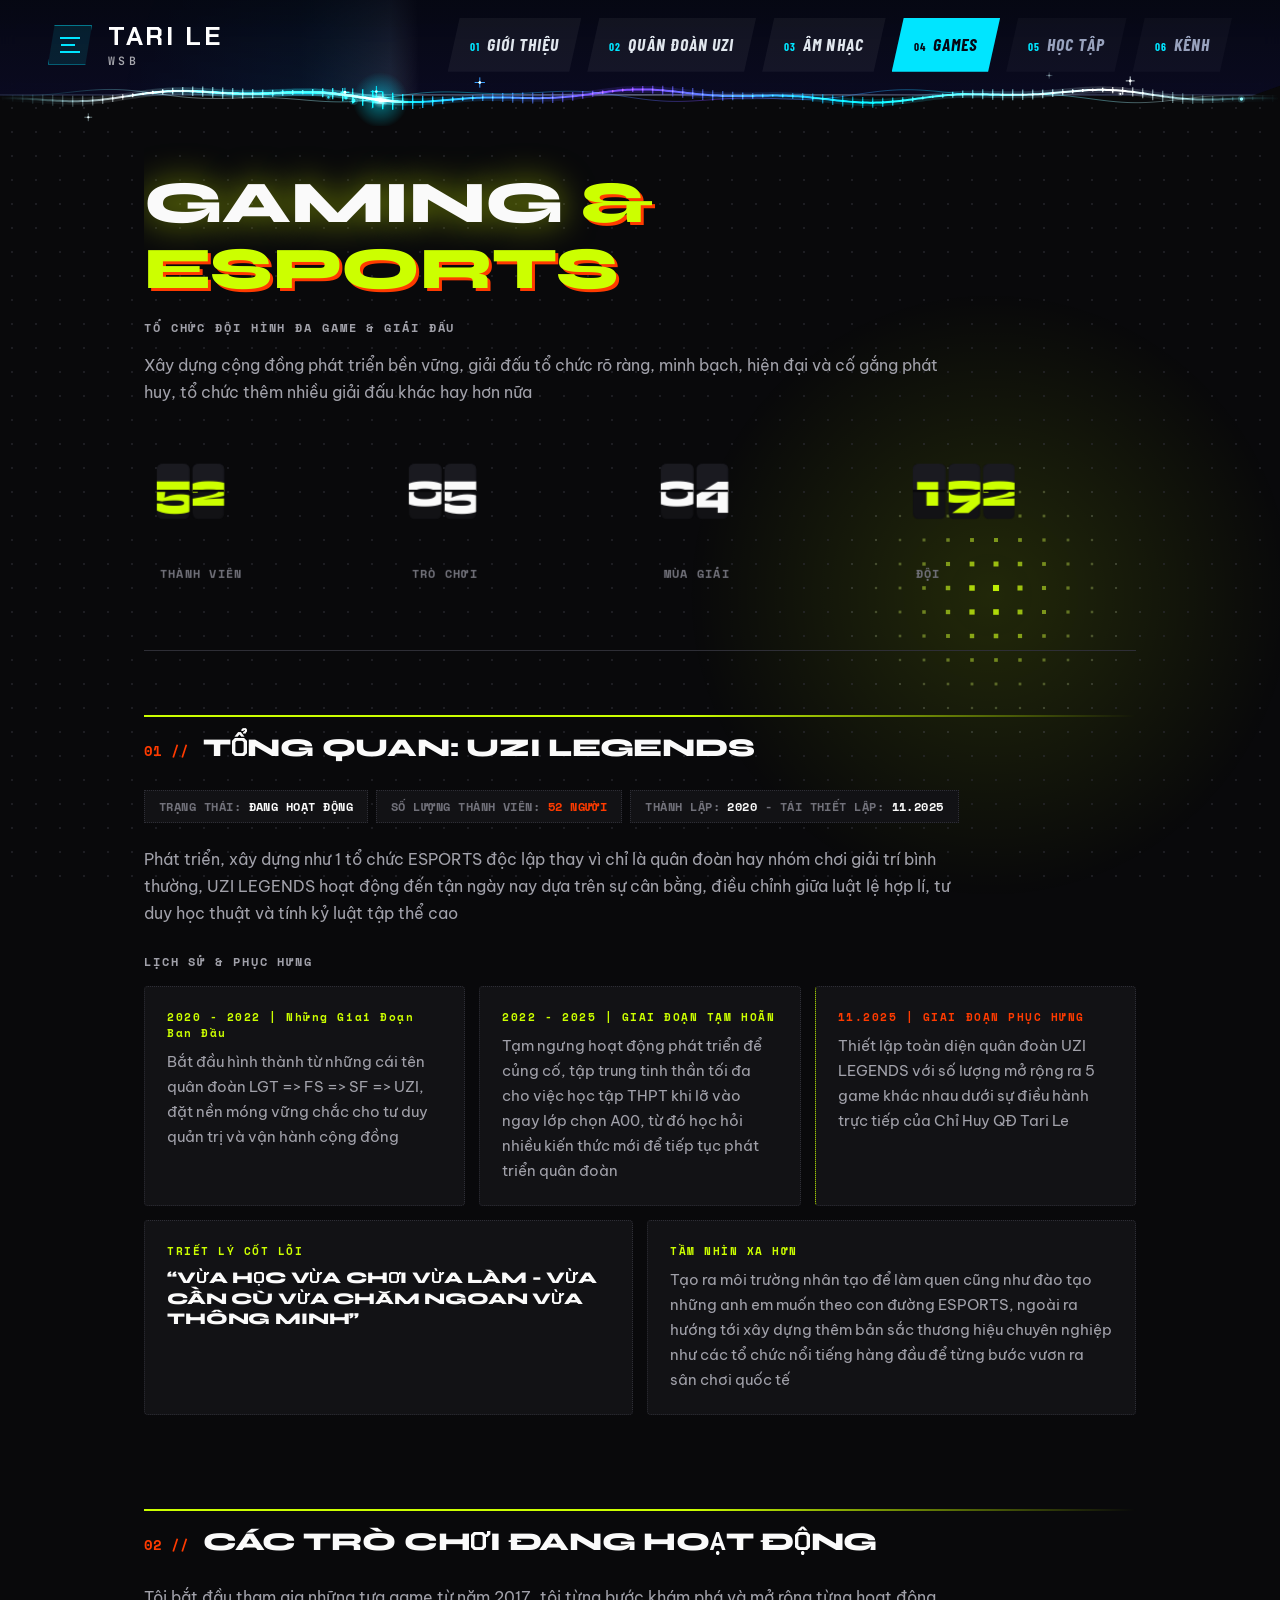
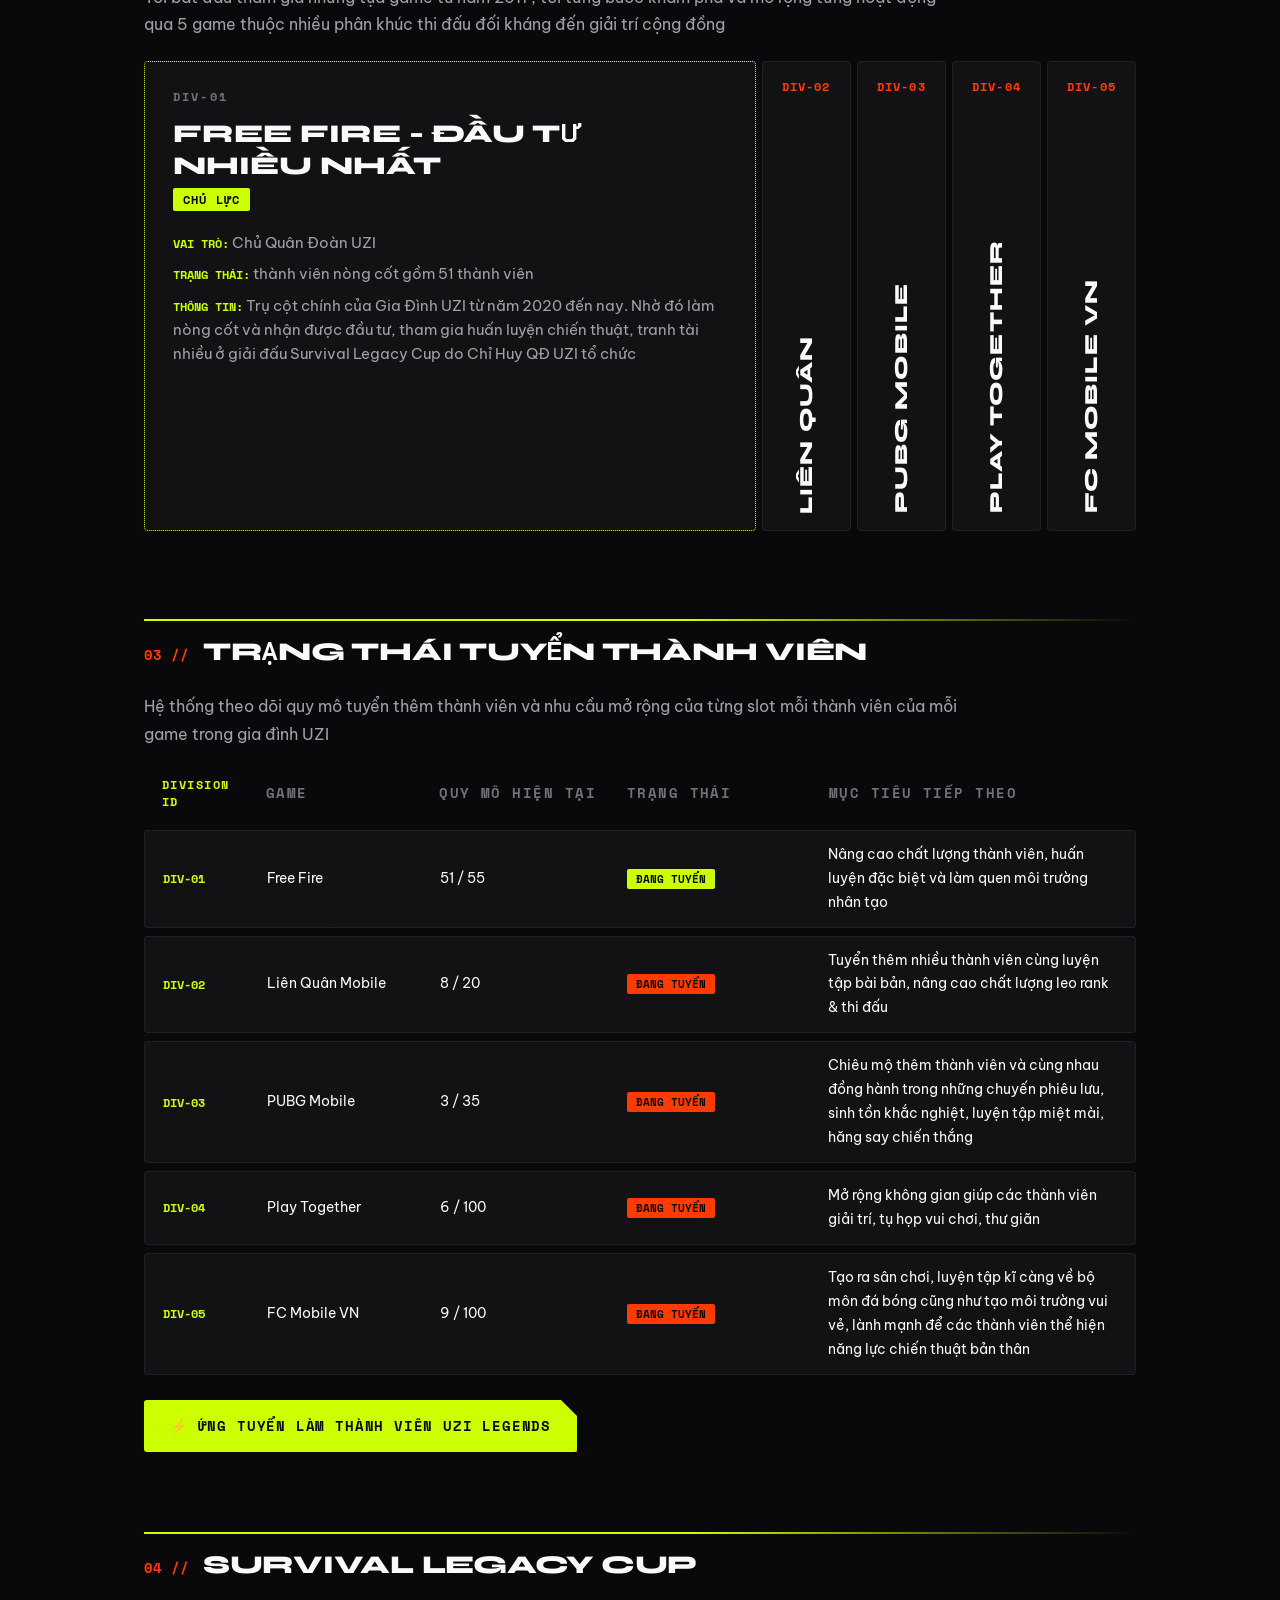
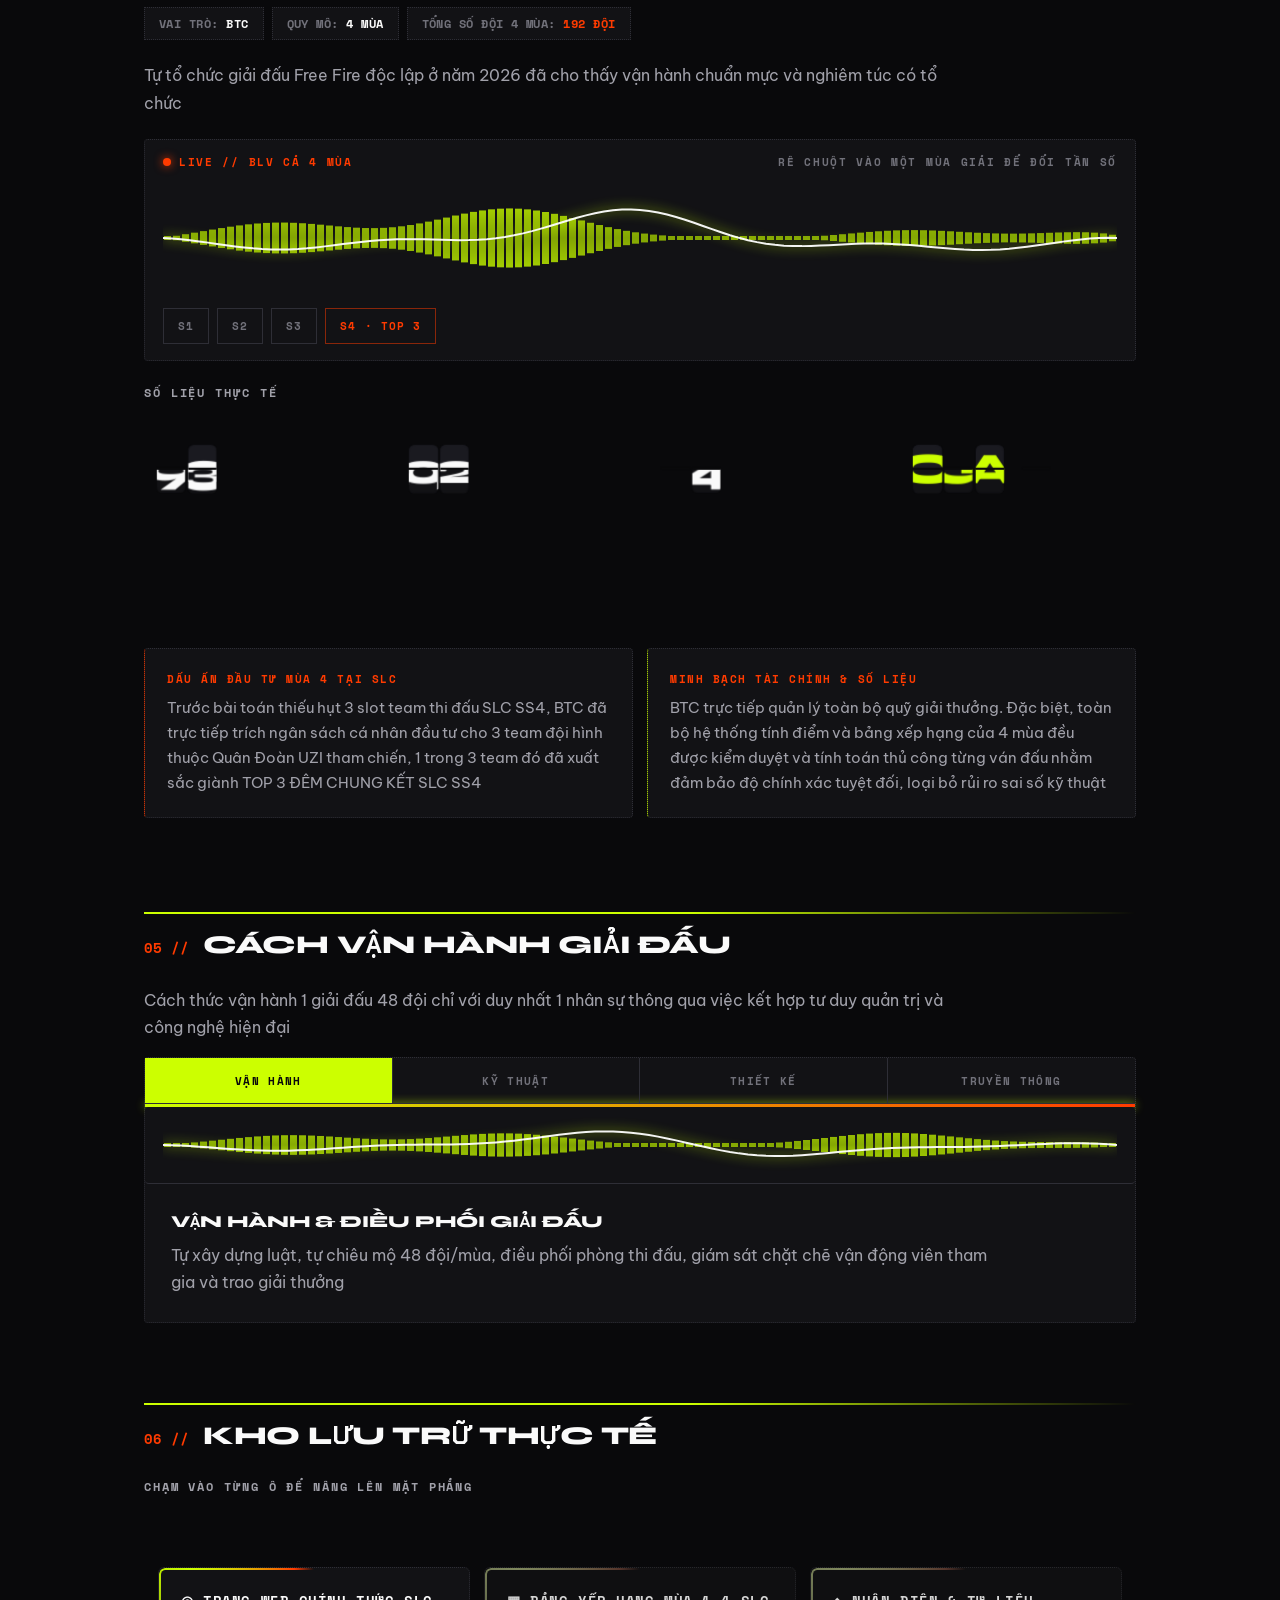
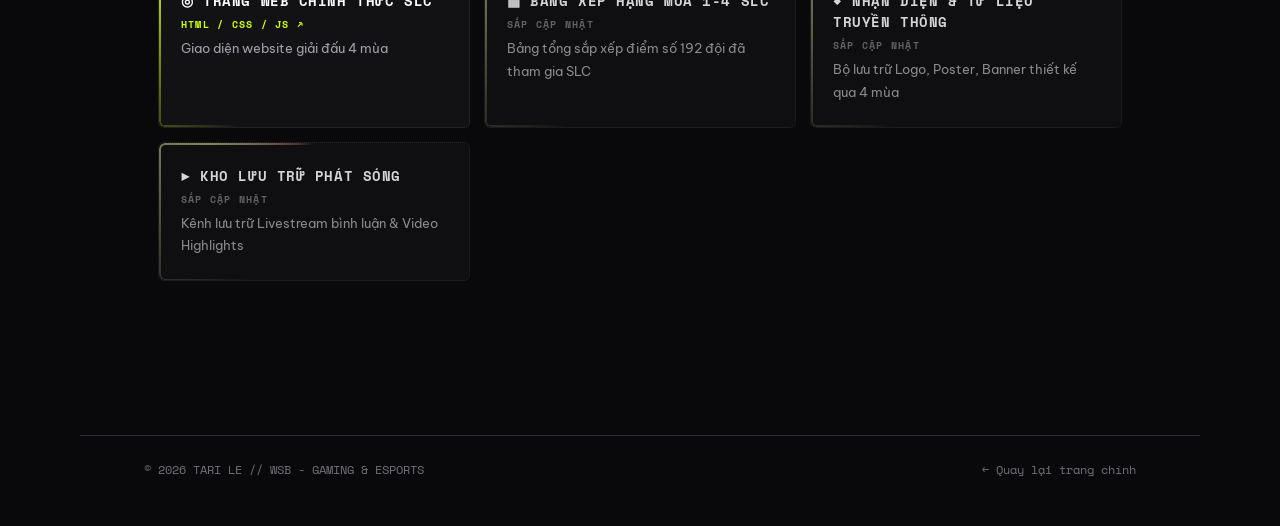
==== commit 8a5c8ed8: "Add files via upload" ====
--- a/games.html
+++ b/games.html
@@ -7,11 +7,12 @@
 <link rel="icon" type="image/jpeg" href="logo-tari%20le.jpg">
 <link rel="preconnect" href="https://fonts.googleapis.com">
 <link rel="preconnect" href="https://fonts.gstatic.com" crossorigin>
-<link href="https://fonts.googleapis.com/css2?family=Barlow+Condensed:ital,wght@1,700;1,800&family=Be+Vietnam+Pro:wght@400;500;700;800&family=Chakra+Petch:ital,wght@0,600;0,700;1,700&family=JetBrains+Mono:wght@500;700;800&family=Orbitron:wght@500;700;800;900&display=swap" rel="stylesheet">
+<link href="https://fonts.googleapis.com/css2?family=Barlow+Condensed:ital,wght@1,700;1,800&family=Be+Vietnam+Pro:wght@400;500;700;800&family=Chakra+Petch:ital,wght@0,600;0,700;1,700&family=JetBrains+Mono:wght@500;700;800&family=Orbitron:wght@500;700;800;900&family=Space+Mono:wght@400;700&family=Syne:wght@700;800&display=swap" rel="stylesheet">
 <link rel="stylesheet" href="style.css">
 <link rel="stylesheet" href="games.css">
 </head>
 <body class="gm" id="top">
+<canvas id="thm" aria-hidden="true"></canvas>
 <script src="navbar.js"></script>
 <div class="stars" id="st1" aria-hidden="true"></div>
 <div class="stars s2" id="st2" aria-hidden="true"></div>
@@ -22,7 +23,7 @@
   <h1 class="gm-h1">GAMING <em data-sc="&amp; ESPORTS">&amp; ESPORTS</em></h1>
   <p class="gm-sub">TỔ CHỨC ĐỘI HÌNH ĐA GAME &amp; GIẢI ĐẤU</p>
   <p>Xây dựng cộng đồng phát triển bền vững, giải đấu tổ chức rõ ràng, minh bạch, hiện đại và cố gắng phát huy, tổ chức thêm nhiều giải đấu khác hay hơn nữa</p>
-  <div class="gm-stats"><div class="gm-st g"><div class="st-in"><i class="st-bg" aria-hidden="true">52</i><span class="st-fr" aria-hidden="true"></span><b class="st-n" data-sc="52">52</b><span class="st-l">THÀNH VIÊN</span></div></div><div class="gm-st"><div class="st-in"><i class="st-bg" aria-hidden="true">05</i><span class="st-fr" aria-hidden="true"></span><b class="st-n" data-sc="05">05</b><span class="st-l">TRÒ CHƠI</span></div></div><div class="gm-st"><div class="st-in"><i class="st-bg" aria-hidden="true">04</i><span class="st-fr" aria-hidden="true"></span><b class="st-n" data-sc="04">04</b><span class="st-l">MÙA GIẢI</span></div></div><div class="gm-st g"><div class="st-in"><i class="st-bg" aria-hidden="true">192</i><span class="st-fr" aria-hidden="true"></span><b class="st-n" data-sc="192">192</b><span class="st-l">ĐỘI</span></div></div></div>
+  <div class="gm-stats"><div class="gm-st g"><div class="st-in"><i class="st-bg" aria-hidden="true">52</i><span class="st-fr" aria-hidden="true"></span><b class="st-n">52</b><span class="st-l">THÀNH VIÊN</span></div></div><div class="gm-st"><div class="st-in"><i class="st-bg" aria-hidden="true">05</i><span class="st-fr" aria-hidden="true"></span><b class="st-n">05</b><span class="st-l">TRÒ CHƠI</span></div></div><div class="gm-st"><div class="st-in"><i class="st-bg" aria-hidden="true">04</i><span class="st-fr" aria-hidden="true"></span><b class="st-n">04</b><span class="st-l">MÙA GIẢI</span></div></div><div class="gm-st g"><div class="st-in"><i class="st-bg" aria-hidden="true">192</i><span class="st-fr" aria-hidden="true"></span><b class="st-n">192</b><span class="st-l">ĐỘI</span></div></div></div>
 </header>
 
 <section class="gm-sec" id="to-chuc">
@@ -44,14 +45,12 @@
 <section class="gm-sec" id="bo-mon">
   <div class="gm-hd"><b>02 //</b><h2>Các Trò Chơi Đang Hoạt Động</h2></div>
   <p>Tôi bắt đầu tham gia những tựa game từ năm 2017, tôi từng bước khám phá và mở rộng từng hoạt động qua 5 game thuộc nhiều phân khúc thi đấu đối kháng đến giải trí cộng đồng</p>
-  <div class="car-stage" id="carStage" tabindex="0" aria-label="Vòng xoay 5 bộ môn, dùng phím mũi tên hoặc kéo chuột để xoay"><div class="car-ring" id="carRing"><article class="car-it"><span class="gm-id">DIV-01</span><h3 data-sc="FREE FIRE - Đầu Tư Nhiều Nhất">FREE FIRE - Đầu Tư Nhiều Nhất</h3><span class="gm-bg v">CHỦ LỰC</span>
-  <p><b>VAI TRÒ:</b> Chủ Quân Đoàn UZI</p><p><b>TRẠNG THÁI:</b> thành viên nòng cốt gồm 51 thành viên</p><p><b>THÔNG TIN:</b> Trụ cột chính của Gia Đình UZI từ năm 2020 đến nay. Nhờ đó làm nòng cốt và nhận được đầu tư, tham gia huấn luyện chiến thuật, tranh tài nhiều ở giải đấu Survival Legacy Cup do Chỉ Huy QĐ UZI tổ chức</p></article><article class="car-it"><span class="gm-id">DIV-02</span><h3 data-sc="LIÊN QUÂN MOBILE - CHIẾN THUẬT MOBA">LIÊN QUÂN MOBILE - CHIẾN THUẬT MOBA</h3><span class="gm-bg ">Đang Chiêu Mộ</span>
-  <p><b>VAI TRÒ:</b> Chủ Clan UZI</p><p><b>TRẠNG THÁI:</b> Đang mở rộng tuyển thành viên</p><p><b>THÔNG TIN:</b> Tiếp cận từ những mùa meta đầu tiên 2017, tôi đã được trải nghiệm lối chơi khá thú vị từ tựa game này tuy nhiên do thiết bị quá lag nên còn hạn chế về mức độ leo rank, sau vài năm tôi cũng đã lên được cao thủ 2 lần và cũng sớm lập clan kết nối anh em UZI với nhau</p></article><article class="car-it"><span class="gm-id">DIV-03</span><h3 data-sc="PUBG MOBILE - PHÂN TÍCH CHIẾN THUẬT">PUBG MOBILE - PHÂN TÍCH CHIẾN THUẬT</h3><span class="gm-bg ">Đang Chiêu Mộ</span>
-  <p><b>VAI TRÒ:</b> Chủ Hội UZI</p><p><b>TRẠNG THÁI:</b> Đang mở rộng tuyển thành viên</p><p><b>THÔNG TIN:</b> Tham gia từ năm 2021 theo hướng chỉ thích leo rank độc lập hoặc ghép ngẫu nhiên, cũng từ đó làm quen được lối chơi và dù cho trải qua nhiều năm lối chơi của game vẫn vậy nên tôi khá thích và từ đó muốn tạo thêm Hội UZI để chiêu mộ thêm anh em cùng tham gia leo rank</p></article><article class="car-it"><span class="gm-id">DIV-04</span><h3 data-sc="PLAY TOGETHER - KẾT NỐI CỘNG ĐỒNG">PLAY TOGETHER - KẾT NỐI CỘNG ĐỒNG</h3><span class="gm-bg ">Đang Chiêu Mộ</span>
-  <p><b>VAI TRÒ:</b> Chủ Hội Nhóm UZI</p><p><b>TRẠNG THÁI:</b> Đang mở rộng tuyển thành viên</p><p><b>THÔNG TIN:</b> Gắn bó từ năm 2021 cùng với bạn bè, anh em đi câu cá, thiết kế nhà cửa, cắm trại, đi học cùng nhau và nhiều hoạt động thú vị khác</p></article><article class="car-it"><span class="gm-id">DIV-05</span><h3 data-sc="FC MOBILE VN - THỂ THAO ĐIỆN TỬ">FC MOBILE VN - THỂ THAO ĐIỆN TỬ</h3><span class="gm-bg ">Đang Chiêu Mộ</span>
-  <p><b>VAI TRÒ:</b> Chủ Liên Đoàn UZI</p><p><b>TRẠNG THÁI:</b> Đang mở rộng tuyển thành viên</p><p><b>THÔNG TIN:</b> Do chơi bản Việt Nam và lần đầu chơi thử đá bóng nên cố gắng học hỏi và chơi nhiều thể loại đội hình và đúc kết lại thích nhất là Tấn Công và Siêu Tấn Công. Cũng đã thành lập Liên Đoàn UZI và mong kề vai sát cánh cùng anh em trong những năm tới</p></article></div></div>
-  <div class="car-ctl"><button class="car-b" id="carP" type="button" aria-label="Bộ môn trước">◀</button><div class="car-dots" id="carDots"></div><button class="car-b" id="carN" type="button" aria-label="Bộ môn sau">▶</button></div>
-  <p class="car-hint">KÉO CHUỘT · PHÍM ← → · HOẶC BẤM NÚT ĐỂ XOAY SÂN ĐẤU</p>
+  <div class="ac" id="ac"><article class="ac-it" tabindex="0" aria-expanded="false"><div class="ac-rail"><span class="gm-id">DIV-01</span><span class="ac-vt">FREE FIRE</span></div><div class="ac-body"><span class="gm-id">DIV-01</span><h3>FREE FIRE - Đầu Tư Nhiều Nhất</h3><span class="gm-bg v">CHỦ LỰC</span><p><b>VAI TRÒ:</b> Chủ Quân Đoàn UZI</p><p><b>TRẠNG THÁI:</b> thành viên nòng cốt gồm 51 thành viên</p><p><b>THÔNG TIN:</b> Trụ cột chính của Gia Đình UZI từ năm 2020 đến nay. Nhờ đó làm nòng cốt và nhận được đầu tư, tham gia huấn luyện chiến thuật, tranh tài nhiều ở giải đấu Survival Legacy Cup do Chỉ Huy QĐ UZI tổ chức</p></div></article>
+<article class="ac-it" tabindex="0" aria-expanded="false"><div class="ac-rail"><span class="gm-id">DIV-02</span><span class="ac-vt">LIÊN QUÂN</span></div><div class="ac-body"><span class="gm-id">DIV-02</span><h3>LIÊN QUÂN MOBILE - CHIẾN THUẬT MOBA</h3><span class="gm-bg">Đang Chiêu Mộ</span><p><b>VAI TRÒ:</b> Chủ Clan UZI</p><p><b>TRẠNG THÁI:</b> Đang mở rộng tuyển thành viên</p><p><b>THÔNG TIN:</b> Tiếp cận từ những mùa meta đầu tiên 2017, tôi đã được trải nghiệm lối chơi khá thú vị từ tựa game này tuy nhiên do thiết bị quá lag nên còn hạn chế về mức độ leo rank, sau vài năm tôi cũng đã lên được cao thủ 2 lần và cũng sớm lập clan kết nối anh em UZI với nhau</p></div></article>
+<article class="ac-it" tabindex="0" aria-expanded="false"><div class="ac-rail"><span class="gm-id">DIV-03</span><span class="ac-vt">PUBG MOBILE</span></div><div class="ac-body"><span class="gm-id">DIV-03</span><h3>PUBG MOBILE - PHÂN TÍCH CHIẾN THUẬT</h3><span class="gm-bg">Đang Chiêu Mộ</span><p><b>VAI TRÒ:</b> Chủ Hội UZI</p><p><b>TRẠNG THÁI:</b> Đang mở rộng tuyển thành viên</p><p><b>THÔNG TIN:</b> Tham gia từ năm 2021 theo hướng chỉ thích leo rank độc lập hoặc ghép ngẫu nhiên, cũng từ đó làm quen được lối chơi và dù cho trải qua nhiều năm lối chơi của game vẫn vậy nên tôi khá thích và từ đó muốn tạo thêm Hội UZI để chiêu mộ thêm anh em cùng tham gia leo rank</p></div></article>
+<article class="ac-it" tabindex="0" aria-expanded="false"><div class="ac-rail"><span class="gm-id">DIV-04</span><span class="ac-vt">PLAY TOGETHER</span></div><div class="ac-body"><span class="gm-id">DIV-04</span><h3>PLAY TOGETHER - KẾT NỐI CỘNG ĐỒNG</h3><span class="gm-bg">Đang Chiêu Mộ</span><p><b>VAI TRÒ:</b> Chủ Hội Nhóm UZI</p><p><b>TRẠNG THÁI:</b> Đang mở rộng tuyển thành viên</p><p><b>THÔNG TIN:</b> Gắn bó từ năm 2021 cùng với bạn bè, anh em đi câu cá, thiết kế nhà cửa, cắm trại, đi học cùng nhau và nhiều hoạt động thú vị khác</p></div></article>
+<article class="ac-it" tabindex="0" aria-expanded="false"><div class="ac-rail"><span class="gm-id">DIV-05</span><span class="ac-vt">FC MOBILE VN</span></div><div class="ac-body"><span class="gm-id">DIV-05</span><h3>FC MOBILE VN - THỂ THAO ĐIỆN TỬ</h3><span class="gm-bg">Đang Chiêu Mộ</span><p><b>VAI TRÒ:</b> Chủ Liên Đoàn UZI</p><p><b>TRẠNG THÁI:</b> Đang mở rộng tuyển thành viên</p><p><b>THÔNG TIN:</b> Do chơi bản Việt Nam và lần đầu chơi thử đá bóng nên cố gắng học hỏi và chơi nhiều thể loại đội hình và đúc kết lại thích nhất là Tấn Công và Siêu Tấn Công. Cũng đã thành lập Liên Đoàn UZI và mong kề vai sát cánh cùng anh em trong những năm tới</p></div></article>
+</div>
 </section>
 
 <section class="gm-sec" id="tuyen-quan">
@@ -67,7 +66,7 @@
   <p>Tự tổ chức giải đấu Free Fire độc lập ở năm 2026 đã cho thấy vận hành chuẩn mực và nghiêm túc có tổ chức</p>
   <div class="gm-eq" id="eqA"><div class="eq-top"><span class="eq-live"><i></i>LIVE // BLV CẢ 4 MÙA</span><span class="eq-rd" id="eqRd">RÊ CHUỘT VÀO MỘT MÙA GIẢI ĐỂ ĐỔI TẦN SỐ</span></div><canvas id="eqAc" aria-hidden="true"></canvas><div class="eq-ss"><button type="button" data-f="0.8" data-t="SEASON 01 // 48 TEAMS">S1</button><button type="button" data-f="1.3" data-t="SEASON 02 // 48 TEAMS">S2</button><button type="button" data-f="1.8" data-t="SEASON 03 // 48 TEAMS">S3</button><button type="button" class="g" data-f="2.7" data-t="SEASON 04 // 48 TEAMS · UZI TOP 3">S4 · TOP 3</button></div></div>
   <p class="gm-sub">SỐ LIỆU THỰC TẾ</p>
-  <div class="gm-met"><div class="gm-st"><div class="st-in"><i class="st-bg" aria-hidden="true">04</i><span class="st-fr" aria-hidden="true"></span><b class="st-n" data-sc="04">04</b><span class="st-l">Mùa giải tổ chức trọn vẹn và thành công uy tín lẫn chất lượng bài bản đã đề ra trong năm 2026</span></div></div><div class="gm-st"><div class="st-in"><i class="st-bg" aria-hidden="true">48</i><span class="st-fr" aria-hidden="true"></span><b class="st-n" data-sc="48">48</b><span class="st-l">Số đội tuyển tranh tài mỗi mùa giải của SLC</span></div></div><div class="gm-st"><div class="st-in"><i class="st-bg" aria-hidden="true">03</i><span class="st-fr" aria-hidden="true"></span><b class="st-n" data-sc="03">03</b><span class="st-l">3 đội hình ngẫu nhiên ở Gia Đình UZI lần lượt xuất hiện tại SLC SS4</span></div></div><div class="gm-st g"><div class="st-in"><i class="st-bg" aria-hidden="true">TOP 3</i><span class="st-fr" aria-hidden="true"></span><b class="st-n" data-sc="TOP 3">TOP 3</b><span class="st-l">Đội tuyển UZI đã giành TOP 3 ở Chung Kết SLC SS4</span></div></div></div>
+  <div class="gm-met"><div class="gm-st"><div class="st-in"><i class="st-bg" aria-hidden="true">04</i><span class="st-fr" aria-hidden="true"></span><b class="st-n">04</b><span class="st-l">Mùa giải tổ chức trọn vẹn và thành công uy tín lẫn chất lượng bài bản đã đề ra trong năm 2026</span></div></div><div class="gm-st"><div class="st-in"><i class="st-bg" aria-hidden="true">48</i><span class="st-fr" aria-hidden="true"></span><b class="st-n">48</b><span class="st-l">Số đội tuyển tranh tài mỗi mùa giải của SLC</span></div></div><div class="gm-st"><div class="st-in"><i class="st-bg" aria-hidden="true">03</i><span class="st-fr" aria-hidden="true"></span><b class="st-n">03</b><span class="st-l">3 đội hình ngẫu nhiên ở Gia Đình UZI lần lượt xuất hiện tại SLC SS4</span></div></div><div class="gm-st g"><div class="st-in"><i class="st-bg" aria-hidden="true">TOP 3</i><span class="st-fr" aria-hidden="true"></span><b class="st-n">TOP 3</b><span class="st-l">Đội tuyển UZI đã giành TOP 3 ở Chung Kết SLC SS4</span></div></div></div>
   <div class="gm-g3" style="grid-template-columns:repeat(auto-fit,minmax(320px,1fr))">
     <div class="gm-cd am"><small>DẤU ẤN ĐẦU TƯ MÙA 4 TẠI SLC</small><p>Trước bài toán thiếu hụt 3 slot team thi đấu SLC SS4, BTC đã trực tiếp trích ngân sách cá nhân đầu tư cho 3 team đội hình thuộc Quân Đoàn UZI tham chiến, 1 trong 3 team đó đã xuất sắc giành TOP 3 ĐÊM CHUNG KẾT SLC SS4</p></div>
     <div class="gm-cd v"><small>MINH BẠCH TÀI CHÍNH &amp; SỐ LIỆU</small><p>BTC trực tiếp quản lý toàn bộ quỹ giải thưởng. Đặc biệt, toàn bộ hệ thống tính điểm và bảng xếp hạng của 4 mùa đều được kiểm duyệt và tính toán thủ công từng ván đấu nhằm đảm bảo độ chính xác tuyệt đối, loại bỏ rủi ro sai số kỹ thuật</p></div>
--- a/games.css
+++ b/games.css
@@ -1,74 +1,74 @@
-/* TRANG GAMES // Esports Broadcast & Stadium Arena: Midnight Navy #040814 + Royal Cobalt #2563EB / #38BDF8 + Championship Gold #F59E0B / #FDE047 */
+/* TRANG GAMES // Esports Broadcast & Stadium Arena: Midnight Navy #090909 + Royal Cobalt #DDFF00 / #DDFF00 + Championship Gold #FF3B00 / #FF3B00 */
 @property --c{syntax:'<length>';inherits:false;initial-value:28px}
-body.gm{--sf:rgba(9,18,42,.78);--ln:rgba(56,189,248,.2);--co:#2563EB;--sk:#38BDF8;--gd:#F59E0B;--gy:#FDE047;--tx:#e8eefc;--st:#8fa3c4;--fd:'Orbitron','Be Vietnam Pro',sans-serif;--fs:'Be Vietnam Pro',sans-serif;--fm:'Orbitron','Be Vietnam Pro',sans-serif;
- background:radial-gradient(ellipse 80% 46% at 50% -8%,rgba(37,99,235,.38),transparent 70%),radial-gradient(ellipse 50% 40% at 100% 62%,rgba(56,189,248,.09),transparent 70%),radial-gradient(ellipse 50% 40% at 0% 88%,rgba(37,99,235,.14),transparent 70%),#040814;background-attachment:fixed;color:var(--tx);font-family:var(--fs);line-height:1.7}
-html{background:#040814;scroll-behavior:smooth}.gm .stars{display:none}
+body.gm{--sf:rgba(19,19,19,.78);--ln:rgba(221,255,0,.2);--co:#DDFF00;--sk:#DDFF00;--gd:#FF3B00;--gy:#FF3B00;--tx:#E5E5E5;--st:#A9A9A9;--fd:'Orbitron','Be Vietnam Pro',sans-serif;--fs:'Be Vietnam Pro',sans-serif;--fm:'Orbitron','Be Vietnam Pro',sans-serif;
+ background:radial-gradient(ellipse 80% 46% at 50% -8%,rgba(221,255,0,.38),transparent 70%),radial-gradient(ellipse 50% 40% at 100% 62%,rgba(221,255,0,.09),transparent 70%),radial-gradient(ellipse 50% 40% at 0% 88%,rgba(221,255,0,.14),transparent 70%),#090909;background-attachment:fixed;color:var(--tx);font-family:var(--fs);line-height:1.7}
+html{background:#090909;scroll-behavior:smooth}.gm .stars{display:none}
 .gm-main{max-width:1120px;margin:0 auto;padding:130px 5% 30px}
-.gm-main p{margin:0 0 1rem;color:#c3d0ea;max-width:820px}
+.gm-main p{margin:0 0 1rem;color:#D6D6D6;max-width:820px}
 .gm-k{display:inline-flex;align-items:center;gap:10px;font:700 .74rem var(--fm);letter-spacing:.2em;color:var(--sk)}
 .gm-k i{width:9px;height:9px;background:var(--sk);box-shadow:0 0 12px var(--sk);animation:gmBl 1.2s steps(1) infinite}
 @keyframes gmBl{50%{opacity:.15}}
 /* HERO: sân vận động — sàn lưới phối cảnh chạy + chùm đèn pha quét */
 .gm-hero{position:relative;overflow:hidden;padding:1.5rem 0 3.5rem;border-bottom:1px solid var(--ln)}
 .gm-hero>*{position:relative;z-index:1}
-.gm-hero::before{content:"";position:absolute;inset:-20% -10% auto;height:120%;z-index:0;pointer-events:none;background:conic-gradient(from 196deg at 12% -12%,transparent 0 14deg,rgba(56,189,248,.17) 22deg,transparent 32deg),conic-gradient(from 148deg at 88% -12%,transparent 0 14deg,rgba(37,99,235,.24) 22deg,transparent 32deg);animation:gmBeam 9s ease-in-out infinite alternate}
+.gm-hero::before{content:"";position:absolute;inset:-20% -10% auto;height:120%;z-index:0;pointer-events:none;background:conic-gradient(from 196deg at 12% -12%,transparent 0 14deg,rgba(221,255,0,.17) 22deg,transparent 32deg),conic-gradient(from 148deg at 88% -12%,transparent 0 14deg,rgba(221,255,0,.24) 22deg,transparent 32deg);animation:gmBeam 9s ease-in-out infinite alternate}
 @keyframes gmBeam{from{transform:rotate(-3deg) translateX(-2%)}to{transform:rotate(3deg) translateX(2%)}}
 .gm-hero::after{content:none}
-.gm-floor{position:absolute!important;left:-25%;right:-25%;bottom:0;height:300px;z-index:0;pointer-events:none;background:linear-gradient(rgba(56,189,248,.3) 1px,transparent 1px),linear-gradient(90deg,rgba(56,189,248,.3) 1px,transparent 1px);background-size:60px 60px;transform:perspective(480px) rotateX(66deg);transform-origin:50% 100%;-webkit-mask:linear-gradient(transparent,#000 75%);mask:linear-gradient(transparent,#000 75%);animation:gmFloor 3.2s linear infinite;opacity:.6}
+.gm-floor{position:absolute!important;left:-25%;right:-25%;bottom:0;height:300px;z-index:0;pointer-events:none;background:linear-gradient(rgba(221,255,0,.3) 1px,transparent 1px),linear-gradient(90deg,rgba(221,255,0,.3) 1px,transparent 1px);background-size:60px 60px;transform:perspective(480px) rotateX(66deg);transform-origin:50% 100%;-webkit-mask:linear-gradient(transparent,#000000 75%);mask:linear-gradient(transparent,#000000 75%);animation:gmFloor 3.2s linear infinite;opacity:.6}
 @keyframes gmFloor{to{background-position:0 60px,0 0}}
-.gm-h1{margin:1rem 0;font:900 clamp(1.7rem,5vw,3.7rem)/1.12 var(--fd);text-transform:uppercase;letter-spacing:.01em;text-shadow:0 0 34px rgba(37,99,235,.55)}
-.gm-h1 em{font-style:normal;background:linear-gradient(90deg,#38BDF8,#fff 50%,#38BDF8);background-size:200% auto;-webkit-background-clip:text;background-clip:text;-webkit-text-fill-color:transparent;animation:gmShine 4s linear infinite}
+.gm-h1{margin:1rem 0;font:900 clamp(1.7rem,5vw,3.7rem)/1.12 var(--fd);text-transform:uppercase;letter-spacing:.01em;text-shadow:0 0 34px rgba(221,255,0,.55)}
+.gm-h1 em{font-style:normal;background:linear-gradient(90deg,#DDFF00,#FFFFFF 50%,#DDFF00);background-size:200% auto;-webkit-background-clip:text;background-clip:text;-webkit-text-fill-color:transparent;animation:gmShine 4s linear infinite}
 @keyframes gmShine{to{background-position:200% center}}
 .gm-sub{margin:0 0 1.2rem;font:600 .74rem var(--fm);letter-spacing:.16em;color:var(--st)}
 /* THẺ SỐ LIỆU 3 LỚP: chữ nền chìm / khung giữa / số nổi, lệch pha khi di chuột */
 .gm-stats{display:grid;grid-template-columns:repeat(auto-fit,minmax(190px,1fr));gap:16px;margin-top:2.4rem}
 .gm-st{position:relative;height:150px;perspective:700px;--mx:0;--my:0}
 .st-in{position:absolute;inset:0;transform-style:preserve-3d;transform:rotateX(var(--rx,0deg)) rotateY(var(--ry,0deg));transition:transform .18s ease-out}
-.st-fr{position:absolute;inset:0;border:1px solid var(--ln);background:linear-gradient(160deg,rgba(37,99,235,.24),rgba(4,8,20,.78));box-shadow:inset 0 0 34px rgba(37,99,235,.2);clip-path:polygon(0 0,calc(100% - 18px) 0,100% 18px,100% 100%,0 100%);transition:border-color .3s}
-.st-bg{position:absolute;right:10px;bottom:-4px;font:900 6.2rem/1 var(--fd);font-style:normal;color:rgba(56,189,248,.11);transform:translate3d(calc(var(--mx)*-16px),calc(var(--my)*-10px),-38px)}
-.st-n{position:absolute;left:20px;top:24px;font:900 2.8rem/1 var(--fd);color:#fff;text-shadow:0 0 24px rgba(56,189,248,.85);transform:translate3d(calc(var(--mx)*13px),calc(var(--my)*8px),54px)}
+.st-fr{position:absolute;inset:0;border:1px solid var(--ln);background:linear-gradient(160deg,rgba(221,255,0,.24),rgba(9,9,9,.78));box-shadow:inset 0 0 34px rgba(221,255,0,.2);clip-path:polygon(0 0,calc(100% - 18px) 0,100% 18px,100% 100%,0 100%);transition:border-color .3s}
+.st-bg{position:absolute;right:10px;bottom:-4px;font:900 6.2rem/1 var(--fd);font-style:normal;color:rgba(221,255,0,.11);transform:translate3d(calc(var(--mx)*-16px),calc(var(--my)*-10px),-38px)}
+.st-n{position:absolute;left:20px;top:24px;font:900 2.8rem/1 var(--fd);color:#FFFFFF;text-shadow:0 0 24px rgba(221,255,0,.85);transform:translate3d(calc(var(--mx)*13px),calc(var(--my)*8px),54px)}
 .st-l{position:absolute;left:20px;right:16px;bottom:16px;font:700 .7rem/1.4 var(--fm);letter-spacing:.16em;color:var(--st);transform:translateZ(28px)}
 .gm-st:hover .st-fr{border-color:var(--sk)}
-.gm-st.g .st-fr{border-color:rgba(245,158,11,.5);background:linear-gradient(160deg,rgba(245,158,11,.18),rgba(4,8,20,.78));box-shadow:inset 0 0 34px rgba(245,158,11,.14)}
-.gm-st.g .st-n{background:linear-gradient(180deg,#FDE047,#F59E0B);-webkit-background-clip:text;background-clip:text;-webkit-text-fill-color:transparent;text-shadow:none;filter:drop-shadow(0 0 14px rgba(245,158,11,.75))}
-.gm-st.g .st-bg{color:rgba(245,158,11,.13)}.gm-st.g:hover .st-fr{border-color:var(--gy)}
+.gm-st.g .st-fr{border-color:rgba(255,59,0,.5);background:linear-gradient(160deg,rgba(255,59,0,.18),rgba(9,9,9,.78));box-shadow:inset 0 0 34px rgba(255,59,0,.14)}
+.gm-st.g .st-n{background:linear-gradient(180deg,#FF3B00,#FF3B00);-webkit-background-clip:text;background-clip:text;-webkit-text-fill-color:transparent;text-shadow:none;filter:drop-shadow(0 0 14px rgba(255,59,0,.75))}
+.gm-st.g .st-bg{color:rgba(255,59,0,.13)}.gm-st.g:hover .st-fr{border-color:var(--gy)}
 .gm-met{display:grid;grid-template-columns:repeat(auto-fit,minmax(230px,1fr));gap:16px;margin:1.6rem 0}
 .gm-met .gm-st{height:196px}.gm-met .st-n{font-size:2.5rem}
-.gm-met .st-l{font:500 .86rem/1.5 var(--fs);letter-spacing:0;color:#c3d0ea}
+.gm-met .st-l{font:500 .86rem/1.5 var(--fs);letter-spacing:0;color:#D6D6D6}
 /* SECTIONS */
 .gm-sec{padding:4rem 0 1rem}
 .gm-hd{display:flex;align-items:baseline;gap:14px;margin-bottom:1.6rem;padding-top:14px;border-top:2px solid transparent;border-image:linear-gradient(90deg,var(--co),var(--sk) 55%,transparent) 1}
 .gm-hd b{font:800 .85rem var(--fm);color:var(--sk)}.gm-hd h2{margin:0;font:800 clamp(1.05rem,2.4vw,1.6rem)/1.3 var(--fd);text-transform:uppercase}
 .gm-chips{display:flex;flex-wrap:wrap;gap:8px;margin-bottom:1.4rem}
 .gm-chips span{padding:7px 14px;border:1px solid var(--ln);background:var(--sf);font:600 .72rem var(--fm);letter-spacing:.04em;color:var(--st)}.gm-chips b{color:var(--sk)}
-.gm-chips b.g,.gm-bg.g{background:linear-gradient(180deg,#FDE047,#F59E0B);-webkit-background-clip:text;background-clip:text;-webkit-text-fill-color:transparent}
+.gm-chips b.g,.gm-bg.g{background:linear-gradient(180deg,#FF3B00,#FF3B00);-webkit-background-clip:text;background-clip:text;-webkit-text-fill-color:transparent}
 .gm-cd{position:relative;padding:22px;background:var(--sf);border:1px solid var(--ln);border-left:3px solid var(--co);transition:transform .25s,border-color .25s,box-shadow .25s}
-.gm-cd:hover{transform:translateY(-4px);border-color:var(--sk);box-shadow:0 14px 40px -14px rgba(37,99,235,.7)}
+.gm-cd:hover{transform:translateY(-4px);border-color:var(--sk);box-shadow:0 14px 40px -14px rgba(221,255,0,.7)}
 .gm-g3{display:grid;grid-template-columns:repeat(auto-fit,minmax(260px,1fr));gap:14px;margin-bottom:14px}
-.gm-cd small{display:block;margin-bottom:8px;font:700 .68rem var(--fm);letter-spacing:.14em;color:#6ea8ff}
+.gm-cd small{display:block;margin-bottom:8px;font:700 .68rem var(--fm);letter-spacing:.14em;color:#B6B6B6}
 .gm-cd h3{margin:0 0 .6rem;font:700 1.02rem var(--fs)}.gm-cd p{margin:0;font-size:.92rem}
 .gm-cd.v{border-left-color:var(--sk)}.gm-cd.v small{color:var(--sk)}
-.gm-cd.am{border-left-color:var(--gd)}.gm-cd.am small{color:var(--gy)}.gm-cd.am:hover{border-color:var(--gd);box-shadow:0 14px 40px -14px rgba(245,158,11,.6)}
+.gm-cd.am{border-left-color:var(--gd)}.gm-cd.am small{color:var(--gy)}.gm-cd.am:hover{border-color:var(--gd);box-shadow:0 14px 40px -14px rgba(255,59,0,.6)}
 /* ===== 3D STADIUM CAROUSEL ===== */
 .car-stage{position:relative;perspective:1500px;padding:26px 0 56px;overflow:hidden;cursor:grab;touch-action:pan-y;user-select:none;-webkit-user-select:none;outline:none}
 .car-stage:active{cursor:grabbing}.car-stage:focus-visible{box-shadow:inset 0 0 0 1px var(--sk)}
-.car-stage::before{content:"";position:absolute;left:50%;bottom:6px;width:70%;height:90px;transform:translateX(-50%);background:radial-gradient(ellipse,rgba(56,189,248,.5),rgba(37,99,235,.18) 45%,transparent 70%);filter:blur(6px);pointer-events:none}
+.car-stage::before{content:"";position:absolute;left:50%;bottom:6px;width:70%;height:90px;transform:translateX(-50%);background:radial-gradient(ellipse,rgba(221,255,0,.5),rgba(221,255,0,.18) 45%,transparent 70%);filter:blur(6px);pointer-events:none}
 .car-ring{position:relative;display:grid;width:min(380px,78vw);margin:0 auto;transform-style:preserve-3d;will-change:transform}
-.car-it{--c:28px;grid-area:1/1;position:relative;overflow:hidden;padding:24px;background:linear-gradient(160deg,rgba(17,40,98,.95),rgba(6,12,30,.96));box-shadow:inset 0 0 0 1px rgba(56,189,248,.28);clip-path:polygon(0 0,calc(100% - var(--c)) 0,100% var(--c),100% 100%,0 100%);transition:filter .3s;pointer-events:none}
-.car-it.on{pointer-events:auto;box-shadow:inset 0 0 0 1px var(--sk),inset 0 0 40px rgba(56,189,248,.18)}
-.car-it::before{content:"";position:absolute;top:0;bottom:0;left:-6px;width:3px;background:var(--sk);box-shadow:0 0 18px 4px rgba(56,189,248,.6);opacity:0}
+.car-it{--c:28px;grid-area:1/1;position:relative;overflow:hidden;padding:24px;background:linear-gradient(160deg,rgba(43,43,43,.95),rgba(13,13,13,.96));box-shadow:inset 0 0 0 1px rgba(221,255,0,.28);clip-path:polygon(0 0,calc(100% - var(--c)) 0,100% var(--c),100% 100%,0 100%);transition:filter .3s;pointer-events:none}
+.car-it.on{pointer-events:auto;box-shadow:inset 0 0 0 1px var(--sk),inset 0 0 40px rgba(221,255,0,.18)}
+.car-it::before{content:"";position:absolute;top:0;bottom:0;left:-6px;width:3px;background:var(--sk);box-shadow:0 0 18px 4px rgba(221,255,0,.6);opacity:0}
 .car-it.on:hover::before{animation:gmLz .9s linear forwards}
 @keyframes gmLz{0%{left:-6px;opacity:1}100%{left:100%;opacity:1}}
 .gm-id{font:700 .7rem var(--fm);letter-spacing:.18em;color:var(--st)}
 .car-it h3{margin:.3rem 0 .8rem;font:800 1.02rem/1.4 var(--fd);text-transform:uppercase}
-.gm-bg{display:inline-block;margin-bottom:.8rem;padding:3px 9px;border:1px solid var(--co);color:#7db4ff;font:700 .66rem var(--fm);letter-spacing:.1em}.gm-bg.v{border-color:var(--sk);color:var(--sk)}
-.car-it p{margin:0 0 .6rem;font-size:.86rem;line-height:1.6}.car-it p b{color:#fff;font-family:var(--fm);font-size:.7rem;letter-spacing:.08em}
+.gm-bg{display:inline-block;margin-bottom:.8rem;padding:3px 9px;border:1px solid var(--co);color:#BEBEBE;font:700 .66rem var(--fm);letter-spacing:.1em}.gm-bg.v{border-color:var(--sk);color:var(--sk)}
+.car-it p{margin:0 0 .6rem;font-size:.86rem;line-height:1.6}.car-it p b{color:#FFFFFF;font-family:var(--fm);font-size:.7rem;letter-spacing:.08em}
 .car-ctl{display:flex;align-items:center;justify-content:center;gap:16px;margin-top:6px;flex-wrap:wrap}
-.car-b{width:46px;height:46px;border:1px solid var(--sk);background:rgba(56,189,248,.08);color:var(--sk);font:700 1rem var(--fm);cursor:pointer;clip-path:polygon(0 0,calc(100% - 10px) 0,100% 10px,100% 100%,10px 100%,0 calc(100% - 10px));transition:background .2s,color .2s}
-.car-b:hover,.car-b:focus-visible{background:var(--sk);color:#040814;outline:none}
+.car-b{width:46px;height:46px;border:1px solid var(--sk);background:rgba(221,255,0,.08);color:var(--sk);font:700 1rem var(--fm);cursor:pointer;clip-path:polygon(0 0,calc(100% - 10px) 0,100% 10px,100% 100%,10px 100%,0 calc(100% - 10px));transition:background .2s,color .2s}
+.car-b:hover,.car-b:focus-visible{background:var(--sk);color:#090909;outline:none}
 .car-dots{display:flex;gap:8px;flex-wrap:wrap;justify-content:center}
 .car-dots button{padding:8px 12px;border:1px solid var(--ln);background:none;color:var(--st);font:700 .64rem var(--fm);letter-spacing:.1em;cursor:pointer;transition:all .25s}
-.car-dots button:hover{color:#fff;border-color:var(--sk)}.car-dots button.on{background:linear-gradient(90deg,var(--co),var(--sk));border-color:transparent;color:#fff}
+.car-dots button:hover{color:#FFFFFF;border-color:var(--sk)}.car-dots button.on{background:linear-gradient(90deg,var(--co),var(--sk));border-color:transparent;color:#FFFFFF}
 .car-hint{margin:12px 0 0!important;text-align:center;font:600 .64rem var(--fm);letter-spacing:.18em;color:var(--st)!important;max-width:none!important}
 /* ma trận tuyển quân */
 .gm-mx{list-style:none;margin:1rem 0 1.6rem;padding:0}
@@ -76,14 +76,14 @@
 .gm-mh{font:700 .66rem var(--fm);letter-spacing:.14em;color:var(--st)}
 .gm-mx li{margin-bottom:8px;background:var(--sf);border:1px solid var(--ln);border-left:3px solid var(--ln);transition:transform .25s,border-color .25s}
 .gm-mx li:hover,.gm-mx li:focus-within{transform:translateX(8px);border-left-color:var(--sk)}
-.gm-r span:first-child{font:700 .72rem var(--fm);color:var(--sk)}.gm-r span{font-size:.88rem}.gm-r b{font:700 .68rem var(--fm);color:#7db4ff}.gm-r b.v{color:var(--sk)}
+.gm-r span:first-child{font:700 .72rem var(--fm);color:var(--sk)}.gm-r span{font-size:.88rem}.gm-r b{font:700 .68rem var(--fm);color:#BEBEBE}.gm-r b.v{color:var(--sk)}
 .gm-x{display:grid;grid-template-rows:0fr;transition:grid-template-rows .3s}.gm-mx li:hover .gm-x,.gm-mx li:focus-within .gm-x{grid-template-rows:1fr}
-.gm-x>div{min-height:0;overflow:hidden}.gm-x a{display:inline-block;margin:0 18px 14px;padding:8px 16px;background:var(--co);color:#fff;font:700 .7rem var(--fm);letter-spacing:.06em}.gm-x a:hover{background:var(--sk);color:#040814}
-.gm-btn{display:inline-flex;align-items:center;gap:10px;padding:16px 26px;background:linear-gradient(90deg,var(--co),var(--sk));color:#fff;font:800 .8rem var(--fm);letter-spacing:.08em;clip-path:polygon(0 0,calc(100% - 16px) 0,100% 16px,100% 100%,0 100%);transition:filter .2s,transform .2s;box-shadow:0 0 30px rgba(37,99,235,.5)}
+.gm-x>div{min-height:0;overflow:hidden}.gm-x a{display:inline-block;margin:0 18px 14px;padding:8px 16px;background:var(--co);color:#FFFFFF;font:700 .7rem var(--fm);letter-spacing:.06em}.gm-x a:hover{background:var(--sk);color:#090909}
+.gm-btn{display:inline-flex;align-items:center;gap:10px;padding:16px 26px;background:linear-gradient(90deg,var(--co),var(--sk));color:#FFFFFF;font:800 .8rem var(--fm);letter-spacing:.08em;clip-path:polygon(0 0,calc(100% - 16px) 0,100% 16px,100% 100%,0 100%);transition:filter .2s,transform .2s;box-shadow:0 0 30px rgba(221,255,0,.5)}
 .gm-btn:hover{filter:brightness(1.2);transform:translateX(6px)}
 /* ===== EQUALIZER PHÁT SÓNG ===== */
-.gm-eq{position:relative;margin:1.4rem 0;padding:14px 18px 16px;border:1px solid var(--ln);background:linear-gradient(180deg,rgba(9,18,42,.92),rgba(4,8,20,.92));transition:border-color .3s,box-shadow .3s}
-.gm-eq.hot{border-color:rgba(253,224,71,.65);box-shadow:0 0 44px rgba(245,158,11,.28),inset 0 0 30px rgba(245,158,11,.08)}
+.gm-eq{position:relative;margin:1.4rem 0;padding:14px 18px 16px;border:1px solid var(--ln);background:linear-gradient(180deg,rgba(19,19,19,.92),rgba(9,9,9,.92));transition:border-color .3s,box-shadow .3s}
+.gm-eq.hot{border-color:rgba(255,59,0,.65);box-shadow:0 0 44px rgba(255,59,0,.28),inset 0 0 30px rgba(255,59,0,.08)}
 .eq-top{display:flex;justify-content:space-between;gap:12px;flex-wrap:wrap;margin-bottom:8px;font:700 .66rem var(--fm);letter-spacing:.16em}
 .eq-live{display:inline-flex;align-items:center;gap:8px;color:var(--sk)}.eq-live i{width:8px;height:8px;border-radius:50%;background:var(--sk);box-shadow:0 0 10px var(--sk);animation:gmBl 1s steps(1) infinite}
 .gm-eq.hot .eq-live,.gm-eq.hot .eq-rd{color:var(--gy)}.gm-eq.hot .eq-live i{background:var(--gy);box-shadow:0 0 10px var(--gy)}
@@ -91,25 +91,111 @@
 .gm-eq canvas{display:block;width:100%;height:120px}.gm-eq.mini{margin:0;border:0;border-bottom:1px solid var(--ln);padding:6px 18px}.gm-eq.mini canvas{height:64px}
 .eq-ss{display:flex;gap:8px;flex-wrap:wrap;margin-top:10px}
 .eq-ss button{padding:9px 14px;border:1px solid var(--ln);background:none;color:var(--st);font:700 .66rem var(--fm);letter-spacing:.1em;cursor:pointer;transition:all .25s}
-.eq-ss button:hover,.eq-ss button:focus-visible{border-color:var(--gy);color:var(--gy);box-shadow:0 0 18px rgba(245,158,11,.35);outline:none}
-.eq-ss button.g{color:var(--gy);border-color:rgba(245,158,11,.5)}
+.eq-ss button:hover,.eq-ss button:focus-visible{border-color:var(--gy);color:var(--gy);box-shadow:0 0 18px rgba(255,59,0,.35);outline:none}
+.eq-ss button.g{color:var(--gy);border-color:rgba(255,59,0,.5)}
 /* hạ tầng: băng điều khiển 4 tab */
 .gm-tk{border:1px solid var(--ln);background:var(--sf)}
 .gm-tabs{display:grid;grid-template-columns:repeat(4,1fr)}
 .gm-tabs button{padding:14px 8px;border:0;border-right:1px solid var(--ln);border-bottom:1px solid var(--ln);background:none;color:var(--st);font:700 .7rem var(--fm);letter-spacing:.12em;cursor:pointer;transition:color .2s,background .2s}
-.gm-tabs button:last-child{border-right:0}.gm-tabs button:hover{color:var(--gy)}.gm-tabs button.on{color:#fff;background:linear-gradient(90deg,var(--co),var(--sk))}
+.gm-tabs button:last-child{border-right:0}.gm-tabs button:hover{color:var(--gy)}.gm-tabs button.on{color:#FFFFFF;background:linear-gradient(90deg,var(--co),var(--sk))}
 .gm-pg{height:3px;background:var(--ln)}.gm-pg i{display:block;height:100%;width:0;background:var(--sk);box-shadow:0 0 10px var(--sk)}.gm-pg i.run{animation:gmPg 4s linear forwards}.gm-tk:hover .gm-pg i{animation-play-state:paused}
 @keyframes gmPg{to{width:100%}}
 .gm-pn{display:none;padding:26px}.gm-pn.on{display:block}.gm-pn h3{margin:0 0 .6rem;font:800 1.05rem var(--fd);text-transform:uppercase}.gm-pn p{margin:0}
 /* ===== KHO LƯU TRỮ: Isometric Dock ===== */
 .gm-ar{position:relative;display:grid;grid-template-columns:repeat(auto-fit,minmax(230px,1fr));gap:56px 38px;margin:1rem 0 4rem;padding:56px 14px 44px;perspective:1500px}
-.gm-ar::before{content:"";position:absolute;inset:6% -1% 0;background:linear-gradient(rgba(56,189,248,.22) 1px,transparent 1px),linear-gradient(90deg,rgba(56,189,248,.22) 1px,transparent 1px);background-size:44px 44px;transform:perspective(800px) rotateX(62deg);transform-origin:50% 100%;-webkit-mask:radial-gradient(ellipse at 50% 60%,#000 20%,transparent 72%);mask:radial-gradient(ellipse at 50% 60%,#000 20%,transparent 72%);pointer-events:none}
-.gm-ar a{position:relative;display:block;padding:22px;background:linear-gradient(145deg,#12307a,#0a1734);border:1px solid rgba(56,189,248,.45);transform:rotateX(52deg) rotateZ(-28deg);box-shadow:1px 1px 0 #0b2160,2px 2px 0 #0b2160,3px 3px 0 #0a1d55,4px 4px 0 #0a1d55,5px 5px 0 #091a4a,6px 6px 0 #091a4a,7px 7px 0 #07143a,8px 8px 0 #07143a,22px 26px 34px rgba(0,0,0,.65);transition:transform .5s cubic-bezier(.2,.9,.2,1),box-shadow .5s,background .3s;cursor:pointer}
-.gm-ar a:hover,.gm-ar a:focus-visible{transform:rotateX(0) rotateZ(0) translateY(-16px) scale(1.04);background:linear-gradient(145deg,#2563EB,#0f2a68);box-shadow:0 0 0 1px var(--sk),0 28px 50px rgba(37,99,235,.55),0 0 46px rgba(56,189,248,.4);outline:none;z-index:2}
-.gm-ar b{display:block;font:800 .88rem var(--fm);letter-spacing:.04em}.gm-ar small{display:block;margin:6px 0;font:700 .64rem var(--fm);color:var(--sk);letter-spacing:.12em}.gm-ar p{margin:0;font-size:.84rem;color:#c3d0ea}
-.gm-ar a:hover small{color:#fff}
+.gm-ar::before{content:"";position:absolute;inset:6% -1% 0;background:linear-gradient(rgba(221,255,0,.22) 1px,transparent 1px),linear-gradient(90deg,rgba(221,255,0,.22) 1px,transparent 1px);background-size:44px 44px;transform:perspective(800px) rotateX(62deg);transform-origin:50% 100%;-webkit-mask:radial-gradient(ellipse at 50% 60%,#000000 20%,transparent 72%);mask:radial-gradient(ellipse at 50% 60%,#000000 20%,transparent 72%);pointer-events:none}
+.gm-ar a{position:relative;display:block;padding:22px;background:linear-gradient(145deg,#798C00,#171717);border:1px solid rgba(221,255,0,.45);transform:rotateX(52deg) rotateZ(-28deg);box-shadow:1px 1px 0 #282828,2px 2px 0 #282828,3px 3px 0 #232323,4px 4px 0 #232323,5px 5px 0 #1F1F1F,6px 6px 0 #1F1F1F,7px 7px 0 #181818,8px 8px 0 #181818,22px 26px 34px rgba(0,0,0,.65);transition:transform .5s cubic-bezier(.2,.9,.2,1),box-shadow .5s,background .3s;cursor:pointer}
+.gm-ar a:hover,.gm-ar a:focus-visible{transform:rotateX(0) rotateZ(0) translateY(-16px) scale(1.04);background:linear-gradient(145deg,#DDFF00,#2C2C2C);box-shadow:0 0 0 1px var(--sk),0 28px 50px rgba(221,255,0,.55),0 0 46px rgba(221,255,0,.4);outline:none;z-index:2}
+.gm-ar b{display:block;font:800 .88rem var(--fm);letter-spacing:.04em}.gm-ar small{display:block;margin:6px 0;font:700 .64rem var(--fm);color:var(--sk);letter-spacing:.12em}.gm-ar p{margin:0;font-size:.84rem;color:#D6D6D6}
+.gm-ar a:hover small{color:#FFFFFF}
 .gm-ar a.off{cursor:default;filter:saturate(.6) brightness(.85)}.gm-ar a.off small{color:var(--st)}
 .gm-foot{position:relative;z-index:1;max-width:1120px;margin:0 auto;padding:1.5rem 5% 3rem;display:flex;flex-wrap:wrap;justify-content:space-between;gap:1rem;border-top:1px solid var(--ln);font:500 .76rem var(--fm);color:var(--st)}.gm-foot a:hover{color:var(--sk)}
 @media(max-width:820px){.gm-mh{display:none}.gm-r{grid-template-columns:1fr 1fr}.gm-r span::before{content:attr(data-l);display:block;font:600 .6rem var(--fm);letter-spacing:.1em;color:var(--st)}.gm-tabs{grid-template-columns:repeat(2,1fr)}.gm-ar{grid-template-columns:1fr 1fr;gap:44px 20px}.gm-ar a{padding:16px}}
 @media(hover:none){.gm-x{grid-template-rows:1fr}}
 @media(prefers-reduced-motion:reduce){.gm-hero::before,.gm-floor,.gm-h1 em,.gm-k i,.eq-live i{animation:none}.car-it.on:hover::before{animation:none}.gm-mx li,.gm-cd,.gm-ar a{transition:none}}
+/* GAMES v2 — Tactical Blueprint & Thermal Cyber-Punk: Obsidian #09090B · Acid Lime #CCFF00 · Hyper Vermilion #FF3B00 */
+@property --a{syntax:'<angle>';inherits:false;initial-value:0deg}
+@property --w{syntax:'<percentage>';inherits:false;initial-value:12.5%}
+html{background:#09090B}
+body.gm{--sf:#121215;--ln:#2E2E36;--co:#CCFF00;--sk:#CCFF00;--gd:#FF3B00;--gy:#FF3B00;--tx:#FAFAFA;--st:#71717A;--fd:'Syne','Chakra Petch',sans-serif;--fm:'Space Mono','Chakra Petch',monospace;background:#09090B;color:#FAFAFA}
+#thm{position:fixed;inset:0;width:100%;height:100%;z-index:0;pointer-events:none}
+.gm-main,.gm-foot{position:relative;z-index:1}
+.gm-main p{color:#A1A1AA}
+.gm-hero::before,.gm-hero::after,.gm-floor{display:none}
+.gm-hero,.gm-sec{border-color:#2E2E36}
+.gm-h1,.gm-hd h2,.gm-cd h3{font-family:var(--fd);font-weight:800;letter-spacing:-.01em;text-transform:uppercase}
+.gm-h1 em{background:none!important;-webkit-text-fill-color:#CCFF00;color:#CCFF00;text-shadow:3px 3px 0 #FF3B00}
+.gm-sub,.gm-k,.gm-chips,.gm-id,.gm-mh,.eq-top,.car-hint,.gm-tabs button,.gm-ar small{font-family:var(--fm)}
+.gm-chips span{border:1px dotted #2E2E36;background:#121215;color:#71717A}
+.gm-chips b{color:#FAFAFA}.gm-chips b.g{color:#CCFF00}
+/* thẻ nền: titanium + viền chấm bi */
+.gm-cd,.gm-mx li,.gm-eq,.gm-tk,.gm-ar a{background:#121215;border:1px dotted #2E2E36;border-radius:4px;box-shadow:none}
+.gm-hd b{color:#FF3B00;font-family:var(--fm)}
+/* 2 · split-flap */
+.gm-st{transform:none!important;background:none!important;border:0!important;box-shadow:none!important}
+.gm-st .st-in{transform:none!important;background:none;border:0;padding:0}
+.st-bg,.st-fr{display:none!important}
+.st-n{background:none!important;-webkit-text-fill-color:currentColor!important;color:#FAFAFA;font-family:var(--fd);font-weight:800;text-shadow:none!important;filter:none!important}
+.gm-st.g .st-n{color:#CCFF00}
+.st-l{font-family:var(--fm);color:#71717A;letter-spacing:.08em;text-transform:uppercase}
+.fl{position:relative;display:inline-block;width:.66em;height:1.12em;margin:0 .03em;perspective:420px;vertical-align:middle}
+.fl .u,.fl .d,.fl .f{position:absolute;left:0;right:0;height:50%;overflow:hidden}
+.fl .u{top:0;background:#1a1a20;border-radius:5px 5px 0 0}.fl .d{bottom:0;background:#121215;border-radius:0 0 5px 5px}
+.fl b{position:absolute;left:0;right:0;top:0;height:200%;display:flex;align-items:center;justify-content:center;font:inherit;line-height:1;color:inherit}
+.fl .d b,.fl .fb b{top:-100%}
+.fl .f{top:0;transform-origin:50% 100%;transform-style:preserve-3d;overflow:visible}
+.fl .ff,.fl .fb{position:absolute;inset:0;overflow:hidden;backface-visibility:hidden}
+.fl .ff{background:#1a1a20;border-radius:5px 5px 0 0}.fl .fb{background:#121215;border-radius:0 0 5px 5px;transform:rotateX(180deg)}
+.fl .f.go{animation:flp .17s ease-in forwards}
+@keyframes flp{to{transform:rotateX(-180deg)}}
+.fl::after{content:"";position:absolute;left:0;right:0;top:calc(50% - 1px);height:2px;background:#09090B;z-index:3}
+.fl.sp{width:.3em}.fl.sp>*{display:none}.fl.sp::after{display:none}
+/* 3 · cyber-slice */
+.gm-cd{position:relative;overflow:visible;isolation:isolate;transition:transform .25s}
+.gm-cd::before,.gm-cd::after{content:"";position:absolute;inset:-1px;border:1px solid;border-radius:4px;opacity:0;pointer-events:none;z-index:-1;transition:transform .25s,opacity .2s}
+.gm-cd::before{border-color:#CCFF00}.gm-cd::after{border-color:#FF3B00}
+.gm-cd:hover::before{opacity:1;transform:translate(-4px,-4px);animation:slc 1.1s steps(14) infinite}
+.gm-cd:hover::after{opacity:1;transform:translate(4px,4px);animation:slc 1.1s steps(14) .25s infinite reverse}
+@keyframes slc{0%{clip-path:inset(0 100% 0 0)}45%{clip-path:inset(0 0 0 0)}55%{clip-path:inset(0 0 0 0)}100%{clip-path:inset(0 0 0 100%)}}
+.gm-cd{background-image:linear-gradient(100deg,transparent 42%,rgba(204,255,0,.13) 50%,transparent 58%);background-size:260% 100%;background-position:130% 0;background-repeat:no-repeat}
+.gm-cd:hover{background-position:-30% 0;transition:background-position .9s ease;transform:none}
+.gm-cd small{color:#CCFF00;font-family:var(--fm)}.gm-cd.am small,.gm-cd.v small{color:#FF3B00}
+/* 4 · accordion shutter */
+.ac{display:flex;gap:6px;height:470px;margin:1.4rem 0 .5rem}
+.ac-it{position:relative;flex:1;min-width:0;overflow:hidden;background:#121215;border:1px dotted #2E2E36;border-radius:4px;cursor:pointer;transition:flex .65s cubic-bezier(.7,0,.2,1),border-color .3s;outline:none}
+.ac-it.on{flex:7;border-color:#CCFF00}
+.ac-it:focus-visible{border-color:#FF3B00}
+.ac-rail{position:absolute;inset:0;display:flex;flex-direction:column;align-items:center;justify-content:space-between;padding:16px 0;transition:opacity .3s}
+.ac-it.on .ac-rail{opacity:0;pointer-events:none}
+.ac-rail .gm-id{font:700 .72rem var(--fm);color:#FF3B00;letter-spacing:.1em}
+.ac-vt{writing-mode:vertical-rl;transform:rotate(180deg);font:800 1.15rem var(--fd);letter-spacing:.06em;color:#FAFAFA;white-space:nowrap}
+.ac-it:hover:not(.on) .ac-vt{color:#CCFF00}
+.ac-body{position:absolute;inset:0;padding:26px 28px;display:flex;flex-direction:column;gap:.45rem;opacity:0;pointer-events:none;min-width:520px}
+.ac-it.on .ac-body{opacity:1;pointer-events:auto;transition:opacity .2s .25s;-webkit-mask-image:repeating-linear-gradient(90deg,#000 0,#000 var(--w),transparent var(--w),transparent 12.5%);mask-image:repeating-linear-gradient(90deg,#000 0,#000 var(--w),transparent var(--w),transparent 12.5%);animation:shut .75s .15s cubic-bezier(.7,0,.2,1) both}
+@keyframes shut{from{--w:0%}to{--w:12.5%}}
+.ac-body h3{margin:.3rem 0 0;font:800 clamp(1.1rem,2.2vw,1.6rem) var(--fd);color:#FAFAFA;text-transform:uppercase}
+.ac-body .gm-id{font:700 .74rem var(--fm);color:#71717A}
+.ac-body .gm-bg{align-self:flex-start;background:#FF3B00;color:#09090B;border:0;font:700 .72rem var(--fm);padding:3px 10px;border-radius:2px;text-transform:uppercase}
+.ac-body .gm-bg.v{background:#CCFF00}
+.ac-body p{margin:0;color:#A1A1AA;font-size:.92rem;line-height:1.65}
+.ac-body p b{color:#CCFF00;font-family:var(--fm);font-size:.78rem}
+/* bảng tuyển + nút */
+.gm-r b,.gm-r b.v{color:#09090B;background:#FF3B00;padding:2px 9px;border-radius:2px;font-family:var(--fm);font-weight:700}
+.gm-r b.v{background:#CCFF00}
+.gm-x a{color:#CCFF00}
+.gm-btn{display:inline-flex;background:#CCFF00;color:#09090B;border:0;border-radius:3px;font:700 .85rem var(--fm);letter-spacing:.06em;box-shadow:4px 4px 0 #FF3B00;transition:transform .25s cubic-bezier(.2,.8,.2,1),box-shadow .2s,background .2s;will-change:transform}
+.gm-btn:hover{background:#FAFAFA;box-shadow:6px 6px 0 #FF3B00}
+.eq-live{color:#FF3B00}.eq-live i{background:#FF3B00;box-shadow:0 0 10px #FF3B00}
+.gm-tabs button.on{background:#CCFF00;color:#09090B}
+.gm-pg i{background:linear-gradient(90deg,#CCFF00,#FF3B00)}
+/* 5 · border beam */
+.gm-ar{display:grid;grid-template-columns:repeat(auto-fit,minmax(240px,1fr));gap:14px;transform:none!important;perspective:none}
+.gm-ar::before{display:none}
+.gm-ar a{position:relative;transform:none!important;border-radius:6px;overflow:hidden;transition:background .3s}
+.gm-ar a::before{content:"";position:absolute;inset:0;padding:1.5px;border-radius:inherit;pointer-events:none;background:conic-gradient(from var(--a),transparent 0 62%,#CCFF00 84%,#FF3B00 96%,transparent);-webkit-mask:linear-gradient(#000 0 0) content-box,linear-gradient(#000 0 0);-webkit-mask-composite:xor;mask:linear-gradient(#000 0 0) content-box exclude,linear-gradient(#000 0 0);animation:beam 4.2s linear infinite}
+.gm-ar a:nth-child(2)::before{animation-delay:-1.05s}.gm-ar a:nth-child(3)::before{animation-delay:-2.1s}.gm-ar a:nth-child(4)::before{animation-delay:-3.15s}
+.gm-ar a.off::before{filter:saturate(.5);opacity:.65}
+.gm-ar a:hover{background:#17171c}
+@keyframes beam{to{--a:360deg}}
+@media(max-width:760px){.ac{flex-direction:column;height:auto}.ac-it{flex:none;height:62px;transition:height .6s cubic-bezier(.7,0,.2,1)}.ac-it.on{height:430px}.ac-rail{flex-direction:row;padding:0 16px}.ac-vt{writing-mode:horizontal-tb;transform:none}.ac-body{min-width:0;padding:20px}}
+@media(prefers-reduced-motion:reduce){.ac-it,.ac-body,.gm-ar a::before,.gm-cd::before,.gm-cd::after,.fl .f{animation:none!important;transition:none!important}}
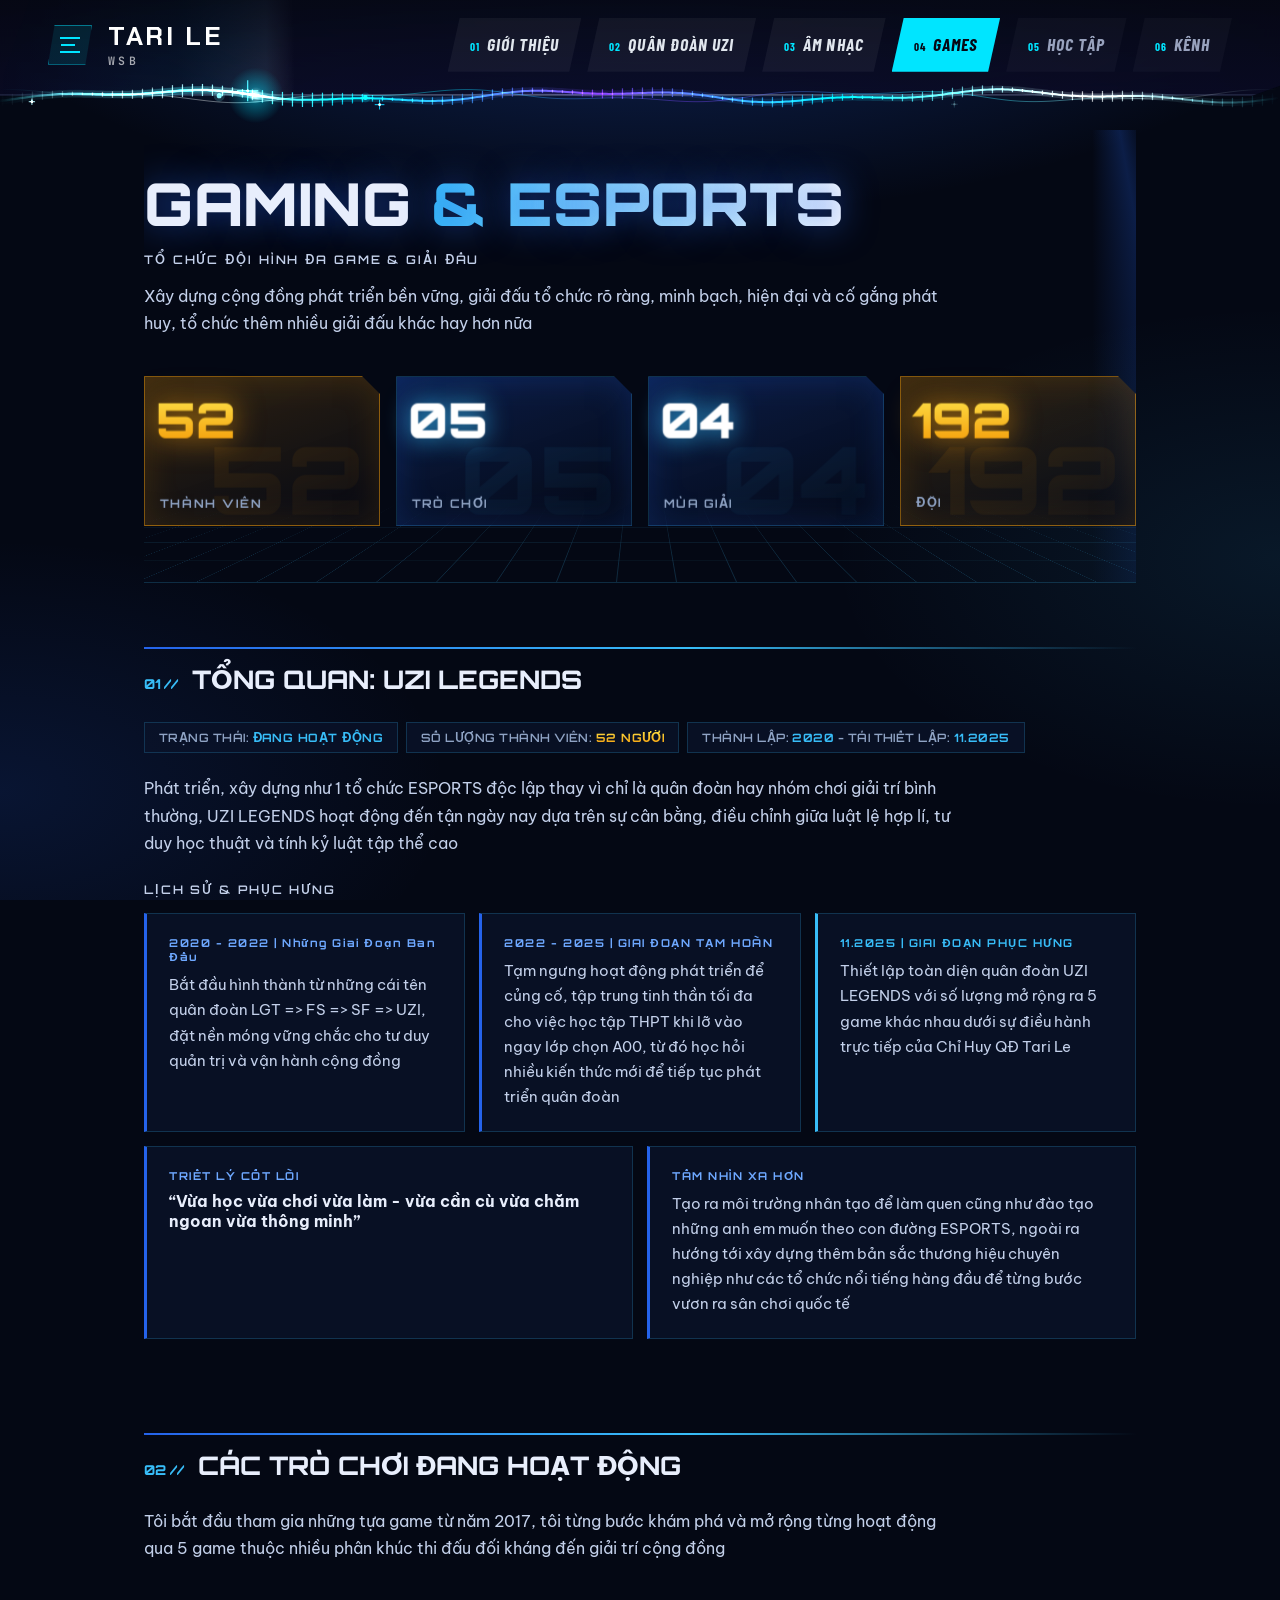
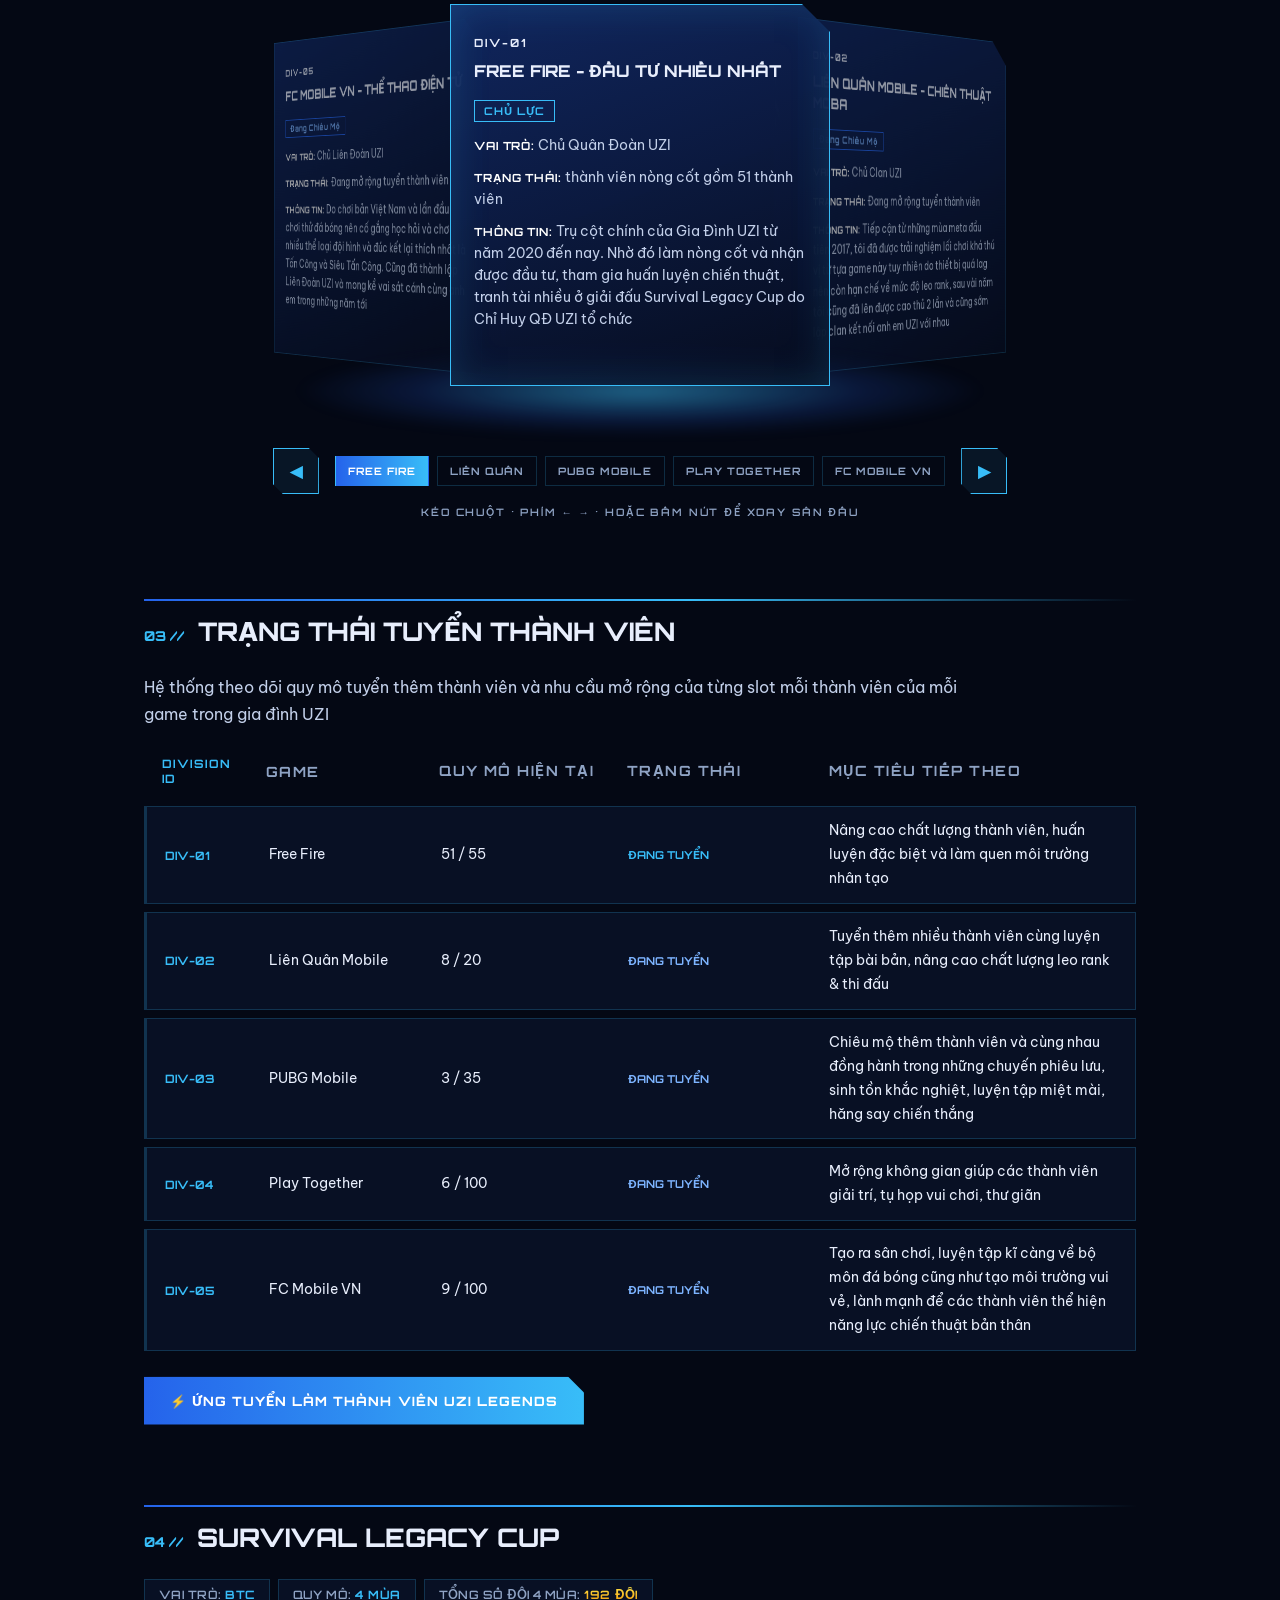
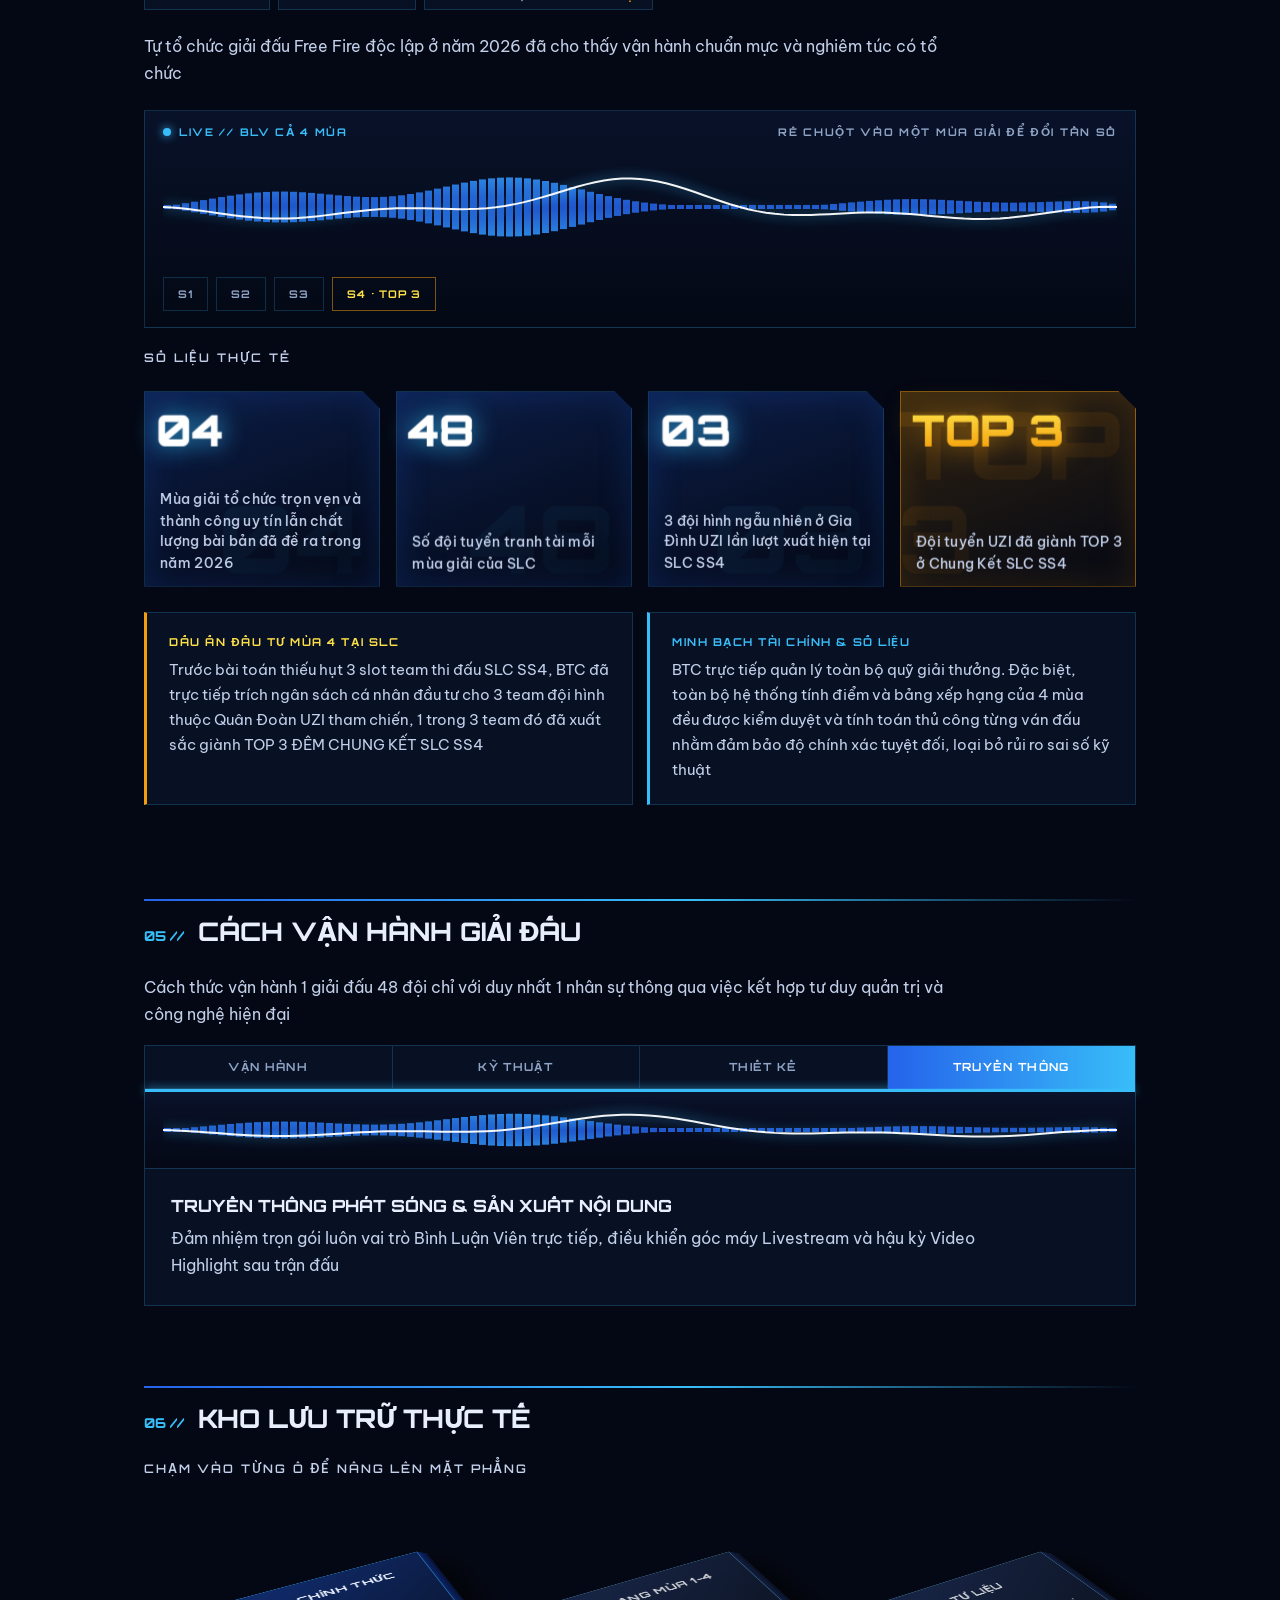
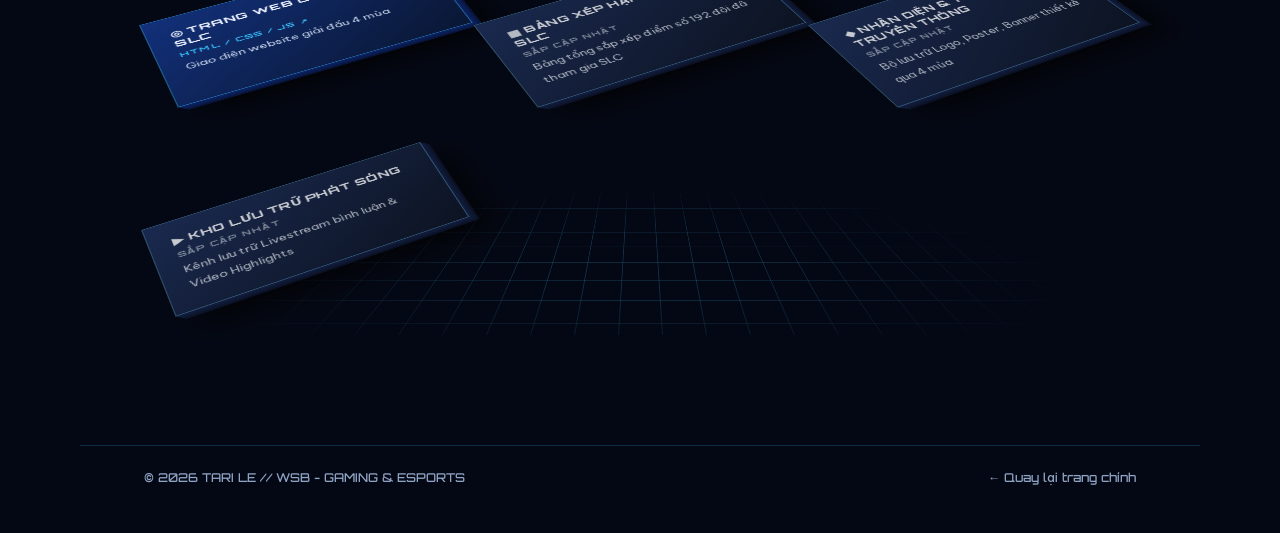
==== commit 96d0c7a5: "Add files via upload" ====
--- a/games.html
+++ b/games.html
@@ -7,12 +7,11 @@
 <link rel="icon" type="image/jpeg" href="logo-tari%20le.jpg">
 <link rel="preconnect" href="https://fonts.googleapis.com">
 <link rel="preconnect" href="https://fonts.gstatic.com" crossorigin>
-<link href="https://fonts.googleapis.com/css2?family=Barlow+Condensed:ital,wght@1,700;1,800&family=Be+Vietnam+Pro:wght@400;500;700;800&family=Chakra+Petch:ital,wght@0,600;0,700;1,700&family=JetBrains+Mono:wght@500;700;800&family=Orbitron:wght@500;700;800;900&family=Space+Mono:wght@400;700&family=Syne:wght@700;800&display=swap" rel="stylesheet">
+<link href="https://fonts.googleapis.com/css2?family=Barlow+Condensed:ital,wght@1,700;1,800&family=Be+Vietnam+Pro:wght@400;500;700;800&family=Chakra+Petch:ital,wght@0,600;0,700;1,700&family=JetBrains+Mono:wght@500;700;800&family=Orbitron:wght@500;700;800;900&display=swap" rel="stylesheet">
 <link rel="stylesheet" href="style.css">
 <link rel="stylesheet" href="games.css">
 </head>
 <body class="gm" id="top">
-<canvas id="thm" aria-hidden="true"></canvas>
 <script src="navbar.js"></script>
 <div class="stars" id="st1" aria-hidden="true"></div>
 <div class="stars s2" id="st2" aria-hidden="true"></div>
@@ -23,7 +22,7 @@
   <h1 class="gm-h1">GAMING <em data-sc="&amp; ESPORTS">&amp; ESPORTS</em></h1>
   <p class="gm-sub">TỔ CHỨC ĐỘI HÌNH ĐA GAME &amp; GIẢI ĐẤU</p>
   <p>Xây dựng cộng đồng phát triển bền vững, giải đấu tổ chức rõ ràng, minh bạch, hiện đại và cố gắng phát huy, tổ chức thêm nhiều giải đấu khác hay hơn nữa</p>
-  <div class="gm-stats"><div class="gm-st g"><div class="st-in"><i class="st-bg" aria-hidden="true">52</i><span class="st-fr" aria-hidden="true"></span><b class="st-n">52</b><span class="st-l">THÀNH VIÊN</span></div></div><div class="gm-st"><div class="st-in"><i class="st-bg" aria-hidden="true">05</i><span class="st-fr" aria-hidden="true"></span><b class="st-n">05</b><span class="st-l">TRÒ CHƠI</span></div></div><div class="gm-st"><div class="st-in"><i class="st-bg" aria-hidden="true">04</i><span class="st-fr" aria-hidden="true"></span><b class="st-n">04</b><span class="st-l">MÙA GIẢI</span></div></div><div class="gm-st g"><div class="st-in"><i class="st-bg" aria-hidden="true">192</i><span class="st-fr" aria-hidden="true"></span><b class="st-n">192</b><span class="st-l">ĐỘI</span></div></div></div>
+  <div class="gm-stats"><div class="gm-st g"><div class="st-in"><i class="st-bg" aria-hidden="true">52</i><span class="st-fr" aria-hidden="true"></span><b class="st-n" data-sc="52">52</b><span class="st-l">THÀNH VIÊN</span></div></div><div class="gm-st"><div class="st-in"><i class="st-bg" aria-hidden="true">05</i><span class="st-fr" aria-hidden="true"></span><b class="st-n" data-sc="05">05</b><span class="st-l">TRÒ CHƠI</span></div></div><div class="gm-st"><div class="st-in"><i class="st-bg" aria-hidden="true">04</i><span class="st-fr" aria-hidden="true"></span><b class="st-n" data-sc="04">04</b><span class="st-l">MÙA GIẢI</span></div></div><div class="gm-st g"><div class="st-in"><i class="st-bg" aria-hidden="true">192</i><span class="st-fr" aria-hidden="true"></span><b class="st-n" data-sc="192">192</b><span class="st-l">ĐỘI</span></div></div></div>
 </header>
 
 <section class="gm-sec" id="to-chuc">
@@ -45,12 +44,14 @@
 <section class="gm-sec" id="bo-mon">
   <div class="gm-hd"><b>02 //</b><h2>Các Trò Chơi Đang Hoạt Động</h2></div>
   <p>Tôi bắt đầu tham gia những tựa game từ năm 2017, tôi từng bước khám phá và mở rộng từng hoạt động qua 5 game thuộc nhiều phân khúc thi đấu đối kháng đến giải trí cộng đồng</p>
-  <div class="ac" id="ac"><article class="ac-it" tabindex="0" aria-expanded="false"><div class="ac-rail"><span class="gm-id">DIV-01</span><span class="ac-vt">FREE FIRE</span></div><div class="ac-body"><span class="gm-id">DIV-01</span><h3>FREE FIRE - Đầu Tư Nhiều Nhất</h3><span class="gm-bg v">CHỦ LỰC</span><p><b>VAI TRÒ:</b> Chủ Quân Đoàn UZI</p><p><b>TRẠNG THÁI:</b> thành viên nòng cốt gồm 51 thành viên</p><p><b>THÔNG TIN:</b> Trụ cột chính của Gia Đình UZI từ năm 2020 đến nay. Nhờ đó làm nòng cốt và nhận được đầu tư, tham gia huấn luyện chiến thuật, tranh tài nhiều ở giải đấu Survival Legacy Cup do Chỉ Huy QĐ UZI tổ chức</p></div></article>
-<article class="ac-it" tabindex="0" aria-expanded="false"><div class="ac-rail"><span class="gm-id">DIV-02</span><span class="ac-vt">LIÊN QUÂN</span></div><div class="ac-body"><span class="gm-id">DIV-02</span><h3>LIÊN QUÂN MOBILE - CHIẾN THUẬT MOBA</h3><span class="gm-bg">Đang Chiêu Mộ</span><p><b>VAI TRÒ:</b> Chủ Clan UZI</p><p><b>TRẠNG THÁI:</b> Đang mở rộng tuyển thành viên</p><p><b>THÔNG TIN:</b> Tiếp cận từ những mùa meta đầu tiên 2017, tôi đã được trải nghiệm lối chơi khá thú vị từ tựa game này tuy nhiên do thiết bị quá lag nên còn hạn chế về mức độ leo rank, sau vài năm tôi cũng đã lên được cao thủ 2 lần và cũng sớm lập clan kết nối anh em UZI với nhau</p></div></article>
-<article class="ac-it" tabindex="0" aria-expanded="false"><div class="ac-rail"><span class="gm-id">DIV-03</span><span class="ac-vt">PUBG MOBILE</span></div><div class="ac-body"><span class="gm-id">DIV-03</span><h3>PUBG MOBILE - PHÂN TÍCH CHIẾN THUẬT</h3><span class="gm-bg">Đang Chiêu Mộ</span><p><b>VAI TRÒ:</b> Chủ Hội UZI</p><p><b>TRẠNG THÁI:</b> Đang mở rộng tuyển thành viên</p><p><b>THÔNG TIN:</b> Tham gia từ năm 2021 theo hướng chỉ thích leo rank độc lập hoặc ghép ngẫu nhiên, cũng từ đó làm quen được lối chơi và dù cho trải qua nhiều năm lối chơi của game vẫn vậy nên tôi khá thích và từ đó muốn tạo thêm Hội UZI để chiêu mộ thêm anh em cùng tham gia leo rank</p></div></article>
-<article class="ac-it" tabindex="0" aria-expanded="false"><div class="ac-rail"><span class="gm-id">DIV-04</span><span class="ac-vt">PLAY TOGETHER</span></div><div class="ac-body"><span class="gm-id">DIV-04</span><h3>PLAY TOGETHER - KẾT NỐI CỘNG ĐỒNG</h3><span class="gm-bg">Đang Chiêu Mộ</span><p><b>VAI TRÒ:</b> Chủ Hội Nhóm UZI</p><p><b>TRẠNG THÁI:</b> Đang mở rộng tuyển thành viên</p><p><b>THÔNG TIN:</b> Gắn bó từ năm 2021 cùng với bạn bè, anh em đi câu cá, thiết kế nhà cửa, cắm trại, đi học cùng nhau và nhiều hoạt động thú vị khác</p></div></article>
-<article class="ac-it" tabindex="0" aria-expanded="false"><div class="ac-rail"><span class="gm-id">DIV-05</span><span class="ac-vt">FC MOBILE VN</span></div><div class="ac-body"><span class="gm-id">DIV-05</span><h3>FC MOBILE VN - THỂ THAO ĐIỆN TỬ</h3><span class="gm-bg">Đang Chiêu Mộ</span><p><b>VAI TRÒ:</b> Chủ Liên Đoàn UZI</p><p><b>TRẠNG THÁI:</b> Đang mở rộng tuyển thành viên</p><p><b>THÔNG TIN:</b> Do chơi bản Việt Nam và lần đầu chơi thử đá bóng nên cố gắng học hỏi và chơi nhiều thể loại đội hình và đúc kết lại thích nhất là Tấn Công và Siêu Tấn Công. Cũng đã thành lập Liên Đoàn UZI và mong kề vai sát cánh cùng anh em trong những năm tới</p></div></article>
-</div>
+  <div class="car-stage" id="carStage" tabindex="0" aria-label="Vòng xoay 5 bộ môn, dùng phím mũi tên hoặc kéo chuột để xoay"><div class="car-ring" id="carRing"><article class="car-it"><span class="gm-id">DIV-01</span><h3 data-sc="FREE FIRE - Đầu Tư Nhiều Nhất">FREE FIRE - Đầu Tư Nhiều Nhất</h3><span class="gm-bg v">CHỦ LỰC</span>
+  <p><b>VAI TRÒ:</b> Chủ Quân Đoàn UZI</p><p><b>TRẠNG THÁI:</b> thành viên nòng cốt gồm 51 thành viên</p><p><b>THÔNG TIN:</b> Trụ cột chính của Gia Đình UZI từ năm 2020 đến nay. Nhờ đó làm nòng cốt và nhận được đầu tư, tham gia huấn luyện chiến thuật, tranh tài nhiều ở giải đấu Survival Legacy Cup do Chỉ Huy QĐ UZI tổ chức</p></article><article class="car-it"><span class="gm-id">DIV-02</span><h3 data-sc="LIÊN QUÂN MOBILE - CHIẾN THUẬT MOBA">LIÊN QUÂN MOBILE - CHIẾN THUẬT MOBA</h3><span class="gm-bg ">Đang Chiêu Mộ</span>
+  <p><b>VAI TRÒ:</b> Chủ Clan UZI</p><p><b>TRẠNG THÁI:</b> Đang mở rộng tuyển thành viên</p><p><b>THÔNG TIN:</b> Tiếp cận từ những mùa meta đầu tiên 2017, tôi đã được trải nghiệm lối chơi khá thú vị từ tựa game này tuy nhiên do thiết bị quá lag nên còn hạn chế về mức độ leo rank, sau vài năm tôi cũng đã lên được cao thủ 2 lần và cũng sớm lập clan kết nối anh em UZI với nhau</p></article><article class="car-it"><span class="gm-id">DIV-03</span><h3 data-sc="PUBG MOBILE - PHÂN TÍCH CHIẾN THUẬT">PUBG MOBILE - PHÂN TÍCH CHIẾN THUẬT</h3><span class="gm-bg ">Đang Chiêu Mộ</span>
+  <p><b>VAI TRÒ:</b> Chủ Hội UZI</p><p><b>TRẠNG THÁI:</b> Đang mở rộng tuyển thành viên</p><p><b>THÔNG TIN:</b> Tham gia từ năm 2021 theo hướng chỉ thích leo rank độc lập hoặc ghép ngẫu nhiên, cũng từ đó làm quen được lối chơi và dù cho trải qua nhiều năm lối chơi của game vẫn vậy nên tôi khá thích và từ đó muốn tạo thêm Hội UZI để chiêu mộ thêm anh em cùng tham gia leo rank</p></article><article class="car-it"><span class="gm-id">DIV-04</span><h3 data-sc="PLAY TOGETHER - KẾT NỐI CỘNG ĐỒNG">PLAY TOGETHER - KẾT NỐI CỘNG ĐỒNG</h3><span class="gm-bg ">Đang Chiêu Mộ</span>
+  <p><b>VAI TRÒ:</b> Chủ Hội Nhóm UZI</p><p><b>TRẠNG THÁI:</b> Đang mở rộng tuyển thành viên</p><p><b>THÔNG TIN:</b> Gắn bó từ năm 2021 cùng với bạn bè, anh em đi câu cá, thiết kế nhà cửa, cắm trại, đi học cùng nhau và nhiều hoạt động thú vị khác</p></article><article class="car-it"><span class="gm-id">DIV-05</span><h3 data-sc="FC MOBILE VN - THỂ THAO ĐIỆN TỬ">FC MOBILE VN - THỂ THAO ĐIỆN TỬ</h3><span class="gm-bg ">Đang Chiêu Mộ</span>
+  <p><b>VAI TRÒ:</b> Chủ Liên Đoàn UZI</p><p><b>TRẠNG THÁI:</b> Đang mở rộng tuyển thành viên</p><p><b>THÔNG TIN:</b> Do chơi bản Việt Nam và lần đầu chơi thử đá bóng nên cố gắng học hỏi và chơi nhiều thể loại đội hình và đúc kết lại thích nhất là Tấn Công và Siêu Tấn Công. Cũng đã thành lập Liên Đoàn UZI và mong kề vai sát cánh cùng anh em trong những năm tới</p></article></div></div>
+  <div class="car-ctl"><button class="car-b" id="carP" type="button" aria-label="Bộ môn trước">◀</button><div class="car-dots" id="carDots"></div><button class="car-b" id="carN" type="button" aria-label="Bộ môn sau">▶</button></div>
+  <p class="car-hint">KÉO CHUỘT · PHÍM ← → · HOẶC BẤM NÚT ĐỂ XOAY SÂN ĐẤU</p>
 </section>
 
 <section class="gm-sec" id="tuyen-quan">
@@ -66,7 +67,7 @@
   <p>Tự tổ chức giải đấu Free Fire độc lập ở năm 2026 đã cho thấy vận hành chuẩn mực và nghiêm túc có tổ chức</p>
   <div class="gm-eq" id="eqA"><div class="eq-top"><span class="eq-live"><i></i>LIVE // BLV CẢ 4 MÙA</span><span class="eq-rd" id="eqRd">RÊ CHUỘT VÀO MỘT MÙA GIẢI ĐỂ ĐỔI TẦN SỐ</span></div><canvas id="eqAc" aria-hidden="true"></canvas><div class="eq-ss"><button type="button" data-f="0.8" data-t="SEASON 01 // 48 TEAMS">S1</button><button type="button" data-f="1.3" data-t="SEASON 02 // 48 TEAMS">S2</button><button type="button" data-f="1.8" data-t="SEASON 03 // 48 TEAMS">S3</button><button type="button" class="g" data-f="2.7" data-t="SEASON 04 // 48 TEAMS · UZI TOP 3">S4 · TOP 3</button></div></div>
   <p class="gm-sub">SỐ LIỆU THỰC TẾ</p>
-  <div class="gm-met"><div class="gm-st"><div class="st-in"><i class="st-bg" aria-hidden="true">04</i><span class="st-fr" aria-hidden="true"></span><b class="st-n">04</b><span class="st-l">Mùa giải tổ chức trọn vẹn và thành công uy tín lẫn chất lượng bài bản đã đề ra trong năm 2026</span></div></div><div class="gm-st"><div class="st-in"><i class="st-bg" aria-hidden="true">48</i><span class="st-fr" aria-hidden="true"></span><b class="st-n">48</b><span class="st-l">Số đội tuyển tranh tài mỗi mùa giải của SLC</span></div></div><div class="gm-st"><div class="st-in"><i class="st-bg" aria-hidden="true">03</i><span class="st-fr" aria-hidden="true"></span><b class="st-n">03</b><span class="st-l">3 đội hình ngẫu nhiên ở Gia Đình UZI lần lượt xuất hiện tại SLC SS4</span></div></div><div class="gm-st g"><div class="st-in"><i class="st-bg" aria-hidden="true">TOP 3</i><span class="st-fr" aria-hidden="true"></span><b class="st-n">TOP 3</b><span class="st-l">Đội tuyển UZI đã giành TOP 3 ở Chung Kết SLC SS4</span></div></div></div>
+  <div class="gm-met"><div class="gm-st"><div class="st-in"><i class="st-bg" aria-hidden="true">04</i><span class="st-fr" aria-hidden="true"></span><b class="st-n" data-sc="04">04</b><span class="st-l">Mùa giải tổ chức trọn vẹn và thành công uy tín lẫn chất lượng bài bản đã đề ra trong năm 2026</span></div></div><div class="gm-st"><div class="st-in"><i class="st-bg" aria-hidden="true">48</i><span class="st-fr" aria-hidden="true"></span><b class="st-n" data-sc="48">48</b><span class="st-l">Số đội tuyển tranh tài mỗi mùa giải của SLC</span></div></div><div class="gm-st"><div class="st-in"><i class="st-bg" aria-hidden="true">03</i><span class="st-fr" aria-hidden="true"></span><b class="st-n" data-sc="03">03</b><span class="st-l">3 đội hình ngẫu nhiên ở Gia Đình UZI lần lượt xuất hiện tại SLC SS4</span></div></div><div class="gm-st g"><div class="st-in"><i class="st-bg" aria-hidden="true">TOP 3</i><span class="st-fr" aria-hidden="true"></span><b class="st-n" data-sc="TOP 3">TOP 3</b><span class="st-l">Đội tuyển UZI đã giành TOP 3 ở Chung Kết SLC SS4</span></div></div></div>
   <div class="gm-g3" style="grid-template-columns:repeat(auto-fit,minmax(320px,1fr))">
     <div class="gm-cd am"><small>DẤU ẤN ĐẦU TƯ MÙA 4 TẠI SLC</small><p>Trước bài toán thiếu hụt 3 slot team thi đấu SLC SS4, BTC đã trực tiếp trích ngân sách cá nhân đầu tư cho 3 team đội hình thuộc Quân Đoàn UZI tham chiến, 1 trong 3 team đó đã xuất sắc giành TOP 3 ĐÊM CHUNG KẾT SLC SS4</p></div>
     <div class="gm-cd v"><small>MINH BẠCH TÀI CHÍNH &amp; SỐ LIỆU</small><p>BTC trực tiếp quản lý toàn bộ quỹ giải thưởng. Đặc biệt, toàn bộ hệ thống tính điểm và bảng xếp hạng của 4 mùa đều được kiểm duyệt và tính toán thủ công từng ván đấu nhằm đảm bảo độ chính xác tuyệt đối, loại bỏ rủi ro sai số kỹ thuật</p></div>
--- a/games.css
+++ b/games.css
@@ -1,74 +1,74 @@
-/* TRANG GAMES // Esports Broadcast & Stadium Arena: Midnight Navy #090909 + Royal Cobalt #DDFF00 / #DDFF00 + Championship Gold #FF3B00 / #FF3B00 */
+/* TRANG GAMES // Esports Broadcast & Stadium Arena: Midnight Navy #040814 + Royal Cobalt #2563EB / #38BDF8 + Championship Gold #F59E0B / #FDE047 */
 @property --c{syntax:'<length>';inherits:false;initial-value:28px}
-body.gm{--sf:rgba(19,19,19,.78);--ln:rgba(221,255,0,.2);--co:#DDFF00;--sk:#DDFF00;--gd:#FF3B00;--gy:#FF3B00;--tx:#E5E5E5;--st:#A9A9A9;--fd:'Orbitron','Be Vietnam Pro',sans-serif;--fs:'Be Vietnam Pro',sans-serif;--fm:'Orbitron','Be Vietnam Pro',sans-serif;
- background:radial-gradient(ellipse 80% 46% at 50% -8%,rgba(221,255,0,.38),transparent 70%),radial-gradient(ellipse 50% 40% at 100% 62%,rgba(221,255,0,.09),transparent 70%),radial-gradient(ellipse 50% 40% at 0% 88%,rgba(221,255,0,.14),transparent 70%),#090909;background-attachment:fixed;color:var(--tx);font-family:var(--fs);line-height:1.7}
-html{background:#090909;scroll-behavior:smooth}.gm .stars{display:none}
+body.gm{--sf:rgba(9,18,42,.78);--ln:rgba(56,189,248,.2);--co:#2563EB;--sk:#38BDF8;--gd:#F59E0B;--gy:#FDE047;--tx:#e8eefc;--st:#8fa3c4;--fd:'Orbitron','Be Vietnam Pro',sans-serif;--fs:'Be Vietnam Pro',sans-serif;--fm:'Orbitron','Be Vietnam Pro',sans-serif;
+ background:radial-gradient(ellipse 80% 46% at 50% -8%,rgba(37,99,235,.38),transparent 70%),radial-gradient(ellipse 50% 40% at 100% 62%,rgba(56,189,248,.09),transparent 70%),radial-gradient(ellipse 50% 40% at 0% 88%,rgba(37,99,235,.14),transparent 70%),#040814;background-attachment:fixed;color:var(--tx);font-family:var(--fs);line-height:1.7}
+html{background:#040814;scroll-behavior:smooth}.gm .stars{display:none}
 .gm-main{max-width:1120px;margin:0 auto;padding:130px 5% 30px}
-.gm-main p{margin:0 0 1rem;color:#D6D6D6;max-width:820px}
+.gm-main p{margin:0 0 1rem;color:#c3d0ea;max-width:820px}
 .gm-k{display:inline-flex;align-items:center;gap:10px;font:700 .74rem var(--fm);letter-spacing:.2em;color:var(--sk)}
 .gm-k i{width:9px;height:9px;background:var(--sk);box-shadow:0 0 12px var(--sk);animation:gmBl 1.2s steps(1) infinite}
 @keyframes gmBl{50%{opacity:.15}}
 /* HERO: sân vận động — sàn lưới phối cảnh chạy + chùm đèn pha quét */
 .gm-hero{position:relative;overflow:hidden;padding:1.5rem 0 3.5rem;border-bottom:1px solid var(--ln)}
 .gm-hero>*{position:relative;z-index:1}
-.gm-hero::before{content:"";position:absolute;inset:-20% -10% auto;height:120%;z-index:0;pointer-events:none;background:conic-gradient(from 196deg at 12% -12%,transparent 0 14deg,rgba(221,255,0,.17) 22deg,transparent 32deg),conic-gradient(from 148deg at 88% -12%,transparent 0 14deg,rgba(221,255,0,.24) 22deg,transparent 32deg);animation:gmBeam 9s ease-in-out infinite alternate}
+.gm-hero::before{content:"";position:absolute;inset:-20% -10% auto;height:120%;z-index:0;pointer-events:none;background:conic-gradient(from 196deg at 12% -12%,transparent 0 14deg,rgba(56,189,248,.17) 22deg,transparent 32deg),conic-gradient(from 148deg at 88% -12%,transparent 0 14deg,rgba(37,99,235,.24) 22deg,transparent 32deg);animation:gmBeam 9s ease-in-out infinite alternate}
 @keyframes gmBeam{from{transform:rotate(-3deg) translateX(-2%)}to{transform:rotate(3deg) translateX(2%)}}
 .gm-hero::after{content:none}
-.gm-floor{position:absolute!important;left:-25%;right:-25%;bottom:0;height:300px;z-index:0;pointer-events:none;background:linear-gradient(rgba(221,255,0,.3) 1px,transparent 1px),linear-gradient(90deg,rgba(221,255,0,.3) 1px,transparent 1px);background-size:60px 60px;transform:perspective(480px) rotateX(66deg);transform-origin:50% 100%;-webkit-mask:linear-gradient(transparent,#000000 75%);mask:linear-gradient(transparent,#000000 75%);animation:gmFloor 3.2s linear infinite;opacity:.6}
+.gm-floor{position:absolute!important;left:-25%;right:-25%;bottom:0;height:300px;z-index:0;pointer-events:none;background:linear-gradient(rgba(56,189,248,.3) 1px,transparent 1px),linear-gradient(90deg,rgba(56,189,248,.3) 1px,transparent 1px);background-size:60px 60px;transform:perspective(480px) rotateX(66deg);transform-origin:50% 100%;-webkit-mask:linear-gradient(transparent,#000 75%);mask:linear-gradient(transparent,#000 75%);animation:gmFloor 3.2s linear infinite;opacity:.6}
 @keyframes gmFloor{to{background-position:0 60px,0 0}}
-.gm-h1{margin:1rem 0;font:900 clamp(1.7rem,5vw,3.7rem)/1.12 var(--fd);text-transform:uppercase;letter-spacing:.01em;text-shadow:0 0 34px rgba(221,255,0,.55)}
-.gm-h1 em{font-style:normal;background:linear-gradient(90deg,#DDFF00,#FFFFFF 50%,#DDFF00);background-size:200% auto;-webkit-background-clip:text;background-clip:text;-webkit-text-fill-color:transparent;animation:gmShine 4s linear infinite}
+.gm-h1{margin:1rem 0;font:900 clamp(1.7rem,5vw,3.7rem)/1.12 var(--fd);text-transform:uppercase;letter-spacing:.01em;text-shadow:0 0 34px rgba(37,99,235,.55)}
+.gm-h1 em{font-style:normal;background:linear-gradient(90deg,#38BDF8,#fff 50%,#38BDF8);background-size:200% auto;-webkit-background-clip:text;background-clip:text;-webkit-text-fill-color:transparent;animation:gmShine 4s linear infinite}
 @keyframes gmShine{to{background-position:200% center}}
 .gm-sub{margin:0 0 1.2rem;font:600 .74rem var(--fm);letter-spacing:.16em;color:var(--st)}
 /* THẺ SỐ LIỆU 3 LỚP: chữ nền chìm / khung giữa / số nổi, lệch pha khi di chuột */
 .gm-stats{display:grid;grid-template-columns:repeat(auto-fit,minmax(190px,1fr));gap:16px;margin-top:2.4rem}
 .gm-st{position:relative;height:150px;perspective:700px;--mx:0;--my:0}
 .st-in{position:absolute;inset:0;transform-style:preserve-3d;transform:rotateX(var(--rx,0deg)) rotateY(var(--ry,0deg));transition:transform .18s ease-out}
-.st-fr{position:absolute;inset:0;border:1px solid var(--ln);background:linear-gradient(160deg,rgba(221,255,0,.24),rgba(9,9,9,.78));box-shadow:inset 0 0 34px rgba(221,255,0,.2);clip-path:polygon(0 0,calc(100% - 18px) 0,100% 18px,100% 100%,0 100%);transition:border-color .3s}
-.st-bg{position:absolute;right:10px;bottom:-4px;font:900 6.2rem/1 var(--fd);font-style:normal;color:rgba(221,255,0,.11);transform:translate3d(calc(var(--mx)*-16px),calc(var(--my)*-10px),-38px)}
-.st-n{position:absolute;left:20px;top:24px;font:900 2.8rem/1 var(--fd);color:#FFFFFF;text-shadow:0 0 24px rgba(221,255,0,.85);transform:translate3d(calc(var(--mx)*13px),calc(var(--my)*8px),54px)}
+.st-fr{position:absolute;inset:0;border:1px solid var(--ln);background:linear-gradient(160deg,rgba(37,99,235,.24),rgba(4,8,20,.78));box-shadow:inset 0 0 34px rgba(37,99,235,.2);clip-path:polygon(0 0,calc(100% - 18px) 0,100% 18px,100% 100%,0 100%);transition:border-color .3s}
+.st-bg{position:absolute;right:10px;bottom:-4px;font:900 6.2rem/1 var(--fd);font-style:normal;color:rgba(56,189,248,.11);transform:translate3d(calc(var(--mx)*-16px),calc(var(--my)*-10px),-38px)}
+.st-n{position:absolute;left:20px;top:24px;font:900 2.8rem/1 var(--fd);color:#fff;text-shadow:0 0 24px rgba(56,189,248,.85);transform:translate3d(calc(var(--mx)*13px),calc(var(--my)*8px),54px)}
 .st-l{position:absolute;left:20px;right:16px;bottom:16px;font:700 .7rem/1.4 var(--fm);letter-spacing:.16em;color:var(--st);transform:translateZ(28px)}
 .gm-st:hover .st-fr{border-color:var(--sk)}
-.gm-st.g .st-fr{border-color:rgba(255,59,0,.5);background:linear-gradient(160deg,rgba(255,59,0,.18),rgba(9,9,9,.78));box-shadow:inset 0 0 34px rgba(255,59,0,.14)}
-.gm-st.g .st-n{background:linear-gradient(180deg,#FF3B00,#FF3B00);-webkit-background-clip:text;background-clip:text;-webkit-text-fill-color:transparent;text-shadow:none;filter:drop-shadow(0 0 14px rgba(255,59,0,.75))}
-.gm-st.g .st-bg{color:rgba(255,59,0,.13)}.gm-st.g:hover .st-fr{border-color:var(--gy)}
+.gm-st.g .st-fr{border-color:rgba(245,158,11,.5);background:linear-gradient(160deg,rgba(245,158,11,.18),rgba(4,8,20,.78));box-shadow:inset 0 0 34px rgba(245,158,11,.14)}
+.gm-st.g .st-n{background:linear-gradient(180deg,#FDE047,#F59E0B);-webkit-background-clip:text;background-clip:text;-webkit-text-fill-color:transparent;text-shadow:none;filter:drop-shadow(0 0 14px rgba(245,158,11,.75))}
+.gm-st.g .st-bg{color:rgba(245,158,11,.13)}.gm-st.g:hover .st-fr{border-color:var(--gy)}
 .gm-met{display:grid;grid-template-columns:repeat(auto-fit,minmax(230px,1fr));gap:16px;margin:1.6rem 0}
 .gm-met .gm-st{height:196px}.gm-met .st-n{font-size:2.5rem}
-.gm-met .st-l{font:500 .86rem/1.5 var(--fs);letter-spacing:0;color:#D6D6D6}
+.gm-met .st-l{font:500 .86rem/1.5 var(--fs);letter-spacing:0;color:#c3d0ea}
 /* SECTIONS */
 .gm-sec{padding:4rem 0 1rem}
 .gm-hd{display:flex;align-items:baseline;gap:14px;margin-bottom:1.6rem;padding-top:14px;border-top:2px solid transparent;border-image:linear-gradient(90deg,var(--co),var(--sk) 55%,transparent) 1}
 .gm-hd b{font:800 .85rem var(--fm);color:var(--sk)}.gm-hd h2{margin:0;font:800 clamp(1.05rem,2.4vw,1.6rem)/1.3 var(--fd);text-transform:uppercase}
 .gm-chips{display:flex;flex-wrap:wrap;gap:8px;margin-bottom:1.4rem}
 .gm-chips span{padding:7px 14px;border:1px solid var(--ln);background:var(--sf);font:600 .72rem var(--fm);letter-spacing:.04em;color:var(--st)}.gm-chips b{color:var(--sk)}
-.gm-chips b.g,.gm-bg.g{background:linear-gradient(180deg,#FF3B00,#FF3B00);-webkit-background-clip:text;background-clip:text;-webkit-text-fill-color:transparent}
+.gm-chips b.g,.gm-bg.g{background:linear-gradient(180deg,#FDE047,#F59E0B);-webkit-background-clip:text;background-clip:text;-webkit-text-fill-color:transparent}
 .gm-cd{position:relative;padding:22px;background:var(--sf);border:1px solid var(--ln);border-left:3px solid var(--co);transition:transform .25s,border-color .25s,box-shadow .25s}
-.gm-cd:hover{transform:translateY(-4px);border-color:var(--sk);box-shadow:0 14px 40px -14px rgba(221,255,0,.7)}
+.gm-cd:hover{transform:translateY(-4px);border-color:var(--sk);box-shadow:0 14px 40px -14px rgba(37,99,235,.7)}
 .gm-g3{display:grid;grid-template-columns:repeat(auto-fit,minmax(260px,1fr));gap:14px;margin-bottom:14px}
-.gm-cd small{display:block;margin-bottom:8px;font:700 .68rem var(--fm);letter-spacing:.14em;color:#B6B6B6}
+.gm-cd small{display:block;margin-bottom:8px;font:700 .68rem var(--fm);letter-spacing:.14em;color:#6ea8ff}
 .gm-cd h3{margin:0 0 .6rem;font:700 1.02rem var(--fs)}.gm-cd p{margin:0;font-size:.92rem}
 .gm-cd.v{border-left-color:var(--sk)}.gm-cd.v small{color:var(--sk)}
-.gm-cd.am{border-left-color:var(--gd)}.gm-cd.am small{color:var(--gy)}.gm-cd.am:hover{border-color:var(--gd);box-shadow:0 14px 40px -14px rgba(255,59,0,.6)}
+.gm-cd.am{border-left-color:var(--gd)}.gm-cd.am small{color:var(--gy)}.gm-cd.am:hover{border-color:var(--gd);box-shadow:0 14px 40px -14px rgba(245,158,11,.6)}
 /* ===== 3D STADIUM CAROUSEL ===== */
 .car-stage{position:relative;perspective:1500px;padding:26px 0 56px;overflow:hidden;cursor:grab;touch-action:pan-y;user-select:none;-webkit-user-select:none;outline:none}
 .car-stage:active{cursor:grabbing}.car-stage:focus-visible{box-shadow:inset 0 0 0 1px var(--sk)}
-.car-stage::before{content:"";position:absolute;left:50%;bottom:6px;width:70%;height:90px;transform:translateX(-50%);background:radial-gradient(ellipse,rgba(221,255,0,.5),rgba(221,255,0,.18) 45%,transparent 70%);filter:blur(6px);pointer-events:none}
+.car-stage::before{content:"";position:absolute;left:50%;bottom:6px;width:70%;height:90px;transform:translateX(-50%);background:radial-gradient(ellipse,rgba(56,189,248,.5),rgba(37,99,235,.18) 45%,transparent 70%);filter:blur(6px);pointer-events:none}
 .car-ring{position:relative;display:grid;width:min(380px,78vw);margin:0 auto;transform-style:preserve-3d;will-change:transform}
-.car-it{--c:28px;grid-area:1/1;position:relative;overflow:hidden;padding:24px;background:linear-gradient(160deg,rgba(43,43,43,.95),rgba(13,13,13,.96));box-shadow:inset 0 0 0 1px rgba(221,255,0,.28);clip-path:polygon(0 0,calc(100% - var(--c)) 0,100% var(--c),100% 100%,0 100%);transition:filter .3s;pointer-events:none}
-.car-it.on{pointer-events:auto;box-shadow:inset 0 0 0 1px var(--sk),inset 0 0 40px rgba(221,255,0,.18)}
-.car-it::before{content:"";position:absolute;top:0;bottom:0;left:-6px;width:3px;background:var(--sk);box-shadow:0 0 18px 4px rgba(221,255,0,.6);opacity:0}
+.car-it{--c:28px;grid-area:1/1;position:relative;overflow:hidden;padding:24px;background:linear-gradient(160deg,rgba(17,40,98,.95),rgba(6,12,30,.96));box-shadow:inset 0 0 0 1px rgba(56,189,248,.28);clip-path:polygon(0 0,calc(100% - var(--c)) 0,100% var(--c),100% 100%,0 100%);transition:filter .3s;pointer-events:none}
+.car-it.on{pointer-events:auto;box-shadow:inset 0 0 0 1px var(--sk),inset 0 0 40px rgba(56,189,248,.18)}
+.car-it::before{content:"";position:absolute;top:0;bottom:0;left:-6px;width:3px;background:var(--sk);box-shadow:0 0 18px 4px rgba(56,189,248,.6);opacity:0}
 .car-it.on:hover::before{animation:gmLz .9s linear forwards}
 @keyframes gmLz{0%{left:-6px;opacity:1}100%{left:100%;opacity:1}}
 .gm-id{font:700 .7rem var(--fm);letter-spacing:.18em;color:var(--st)}
 .car-it h3{margin:.3rem 0 .8rem;font:800 1.02rem/1.4 var(--fd);text-transform:uppercase}
-.gm-bg{display:inline-block;margin-bottom:.8rem;padding:3px 9px;border:1px solid var(--co);color:#BEBEBE;font:700 .66rem var(--fm);letter-spacing:.1em}.gm-bg.v{border-color:var(--sk);color:var(--sk)}
-.car-it p{margin:0 0 .6rem;font-size:.86rem;line-height:1.6}.car-it p b{color:#FFFFFF;font-family:var(--fm);font-size:.7rem;letter-spacing:.08em}
+.gm-bg{display:inline-block;margin-bottom:.8rem;padding:3px 9px;border:1px solid var(--co);color:#7db4ff;font:700 .66rem var(--fm);letter-spacing:.1em}.gm-bg.v{border-color:var(--sk);color:var(--sk)}
+.car-it p{margin:0 0 .6rem;font-size:.86rem;line-height:1.6}.car-it p b{color:#fff;font-family:var(--fm);font-size:.7rem;letter-spacing:.08em}
 .car-ctl{display:flex;align-items:center;justify-content:center;gap:16px;margin-top:6px;flex-wrap:wrap}
-.car-b{width:46px;height:46px;border:1px solid var(--sk);background:rgba(221,255,0,.08);color:var(--sk);font:700 1rem var(--fm);cursor:pointer;clip-path:polygon(0 0,calc(100% - 10px) 0,100% 10px,100% 100%,10px 100%,0 calc(100% - 10px));transition:background .2s,color .2s}
-.car-b:hover,.car-b:focus-visible{background:var(--sk);color:#090909;outline:none}
+.car-b{width:46px;height:46px;border:1px solid var(--sk);background:rgba(56,189,248,.08);color:var(--sk);font:700 1rem var(--fm);cursor:pointer;clip-path:polygon(0 0,calc(100% - 10px) 0,100% 10px,100% 100%,10px 100%,0 calc(100% - 10px));transition:background .2s,color .2s}
+.car-b:hover,.car-b:focus-visible{background:var(--sk);color:#040814;outline:none}
 .car-dots{display:flex;gap:8px;flex-wrap:wrap;justify-content:center}
 .car-dots button{padding:8px 12px;border:1px solid var(--ln);background:none;color:var(--st);font:700 .64rem var(--fm);letter-spacing:.1em;cursor:pointer;transition:all .25s}
-.car-dots button:hover{color:#FFFFFF;border-color:var(--sk)}.car-dots button.on{background:linear-gradient(90deg,var(--co),var(--sk));border-color:transparent;color:#FFFFFF}
+.car-dots button:hover{color:#fff;border-color:var(--sk)}.car-dots button.on{background:linear-gradient(90deg,var(--co),var(--sk));border-color:transparent;color:#fff}
 .car-hint{margin:12px 0 0!important;text-align:center;font:600 .64rem var(--fm);letter-spacing:.18em;color:var(--st)!important;max-width:none!important}
 /* ma trận tuyển quân */
 .gm-mx{list-style:none;margin:1rem 0 1.6rem;padding:0}
@@ -76,14 +76,14 @@
 .gm-mh{font:700 .66rem var(--fm);letter-spacing:.14em;color:var(--st)}
 .gm-mx li{margin-bottom:8px;background:var(--sf);border:1px solid var(--ln);border-left:3px solid var(--ln);transition:transform .25s,border-color .25s}
 .gm-mx li:hover,.gm-mx li:focus-within{transform:translateX(8px);border-left-color:var(--sk)}
-.gm-r span:first-child{font:700 .72rem var(--fm);color:var(--sk)}.gm-r span{font-size:.88rem}.gm-r b{font:700 .68rem var(--fm);color:#BEBEBE}.gm-r b.v{color:var(--sk)}
+.gm-r span:first-child{font:700 .72rem var(--fm);color:var(--sk)}.gm-r span{font-size:.88rem}.gm-r b{font:700 .68rem var(--fm);color:#7db4ff}.gm-r b.v{color:var(--sk)}
 .gm-x{display:grid;grid-template-rows:0fr;transition:grid-template-rows .3s}.gm-mx li:hover .gm-x,.gm-mx li:focus-within .gm-x{grid-template-rows:1fr}
-.gm-x>div{min-height:0;overflow:hidden}.gm-x a{display:inline-block;margin:0 18px 14px;padding:8px 16px;background:var(--co);color:#FFFFFF;font:700 .7rem var(--fm);letter-spacing:.06em}.gm-x a:hover{background:var(--sk);color:#090909}
-.gm-btn{display:inline-flex;align-items:center;gap:10px;padding:16px 26px;background:linear-gradient(90deg,var(--co),var(--sk));color:#FFFFFF;font:800 .8rem var(--fm);letter-spacing:.08em;clip-path:polygon(0 0,calc(100% - 16px) 0,100% 16px,100% 100%,0 100%);transition:filter .2s,transform .2s;box-shadow:0 0 30px rgba(221,255,0,.5)}
+.gm-x>div{min-height:0;overflow:hidden}.gm-x a{display:inline-block;margin:0 18px 14px;padding:8px 16px;background:var(--co);color:#fff;font:700 .7rem var(--fm);letter-spacing:.06em}.gm-x a:hover{background:var(--sk);color:#040814}
+.gm-btn{display:inline-flex;align-items:center;gap:10px;padding:16px 26px;background:linear-gradient(90deg,var(--co),var(--sk));color:#fff;font:800 .8rem var(--fm);letter-spacing:.08em;clip-path:polygon(0 0,calc(100% - 16px) 0,100% 16px,100% 100%,0 100%);transition:filter .2s,transform .2s;box-shadow:0 0 30px rgba(37,99,235,.5)}
 .gm-btn:hover{filter:brightness(1.2);transform:translateX(6px)}
 /* ===== EQUALIZER PHÁT SÓNG ===== */
-.gm-eq{position:relative;margin:1.4rem 0;padding:14px 18px 16px;border:1px solid var(--ln);background:linear-gradient(180deg,rgba(19,19,19,.92),rgba(9,9,9,.92));transition:border-color .3s,box-shadow .3s}
-.gm-eq.hot{border-color:rgba(255,59,0,.65);box-shadow:0 0 44px rgba(255,59,0,.28),inset 0 0 30px rgba(255,59,0,.08)}
+.gm-eq{position:relative;margin:1.4rem 0;padding:14px 18px 16px;border:1px solid var(--ln);background:linear-gradient(180deg,rgba(9,18,42,.92),rgba(4,8,20,.92));transition:border-color .3s,box-shadow .3s}
+.gm-eq.hot{border-color:rgba(253,224,71,.65);box-shadow:0 0 44px rgba(245,158,11,.28),inset 0 0 30px rgba(245,158,11,.08)}
 .eq-top{display:flex;justify-content:space-between;gap:12px;flex-wrap:wrap;margin-bottom:8px;font:700 .66rem var(--fm);letter-spacing:.16em}
 .eq-live{display:inline-flex;align-items:center;gap:8px;color:var(--sk)}.eq-live i{width:8px;height:8px;border-radius:50%;background:var(--sk);box-shadow:0 0 10px var(--sk);animation:gmBl 1s steps(1) infinite}
 .gm-eq.hot .eq-live,.gm-eq.hot .eq-rd{color:var(--gy)}.gm-eq.hot .eq-live i{background:var(--gy);box-shadow:0 0 10px var(--gy)}
@@ -91,111 +91,25 @@
 .gm-eq canvas{display:block;width:100%;height:120px}.gm-eq.mini{margin:0;border:0;border-bottom:1px solid var(--ln);padding:6px 18px}.gm-eq.mini canvas{height:64px}
 .eq-ss{display:flex;gap:8px;flex-wrap:wrap;margin-top:10px}
 .eq-ss button{padding:9px 14px;border:1px solid var(--ln);background:none;color:var(--st);font:700 .66rem var(--fm);letter-spacing:.1em;cursor:pointer;transition:all .25s}
-.eq-ss button:hover,.eq-ss button:focus-visible{border-color:var(--gy);color:var(--gy);box-shadow:0 0 18px rgba(255,59,0,.35);outline:none}
-.eq-ss button.g{color:var(--gy);border-color:rgba(255,59,0,.5)}
+.eq-ss button:hover,.eq-ss button:focus-visible{border-color:var(--gy);color:var(--gy);box-shadow:0 0 18px rgba(245,158,11,.35);outline:none}
+.eq-ss button.g{color:var(--gy);border-color:rgba(245,158,11,.5)}
 /* hạ tầng: băng điều khiển 4 tab */
 .gm-tk{border:1px solid var(--ln);background:var(--sf)}
 .gm-tabs{display:grid;grid-template-columns:repeat(4,1fr)}
 .gm-tabs button{padding:14px 8px;border:0;border-right:1px solid var(--ln);border-bottom:1px solid var(--ln);background:none;color:var(--st);font:700 .7rem var(--fm);letter-spacing:.12em;cursor:pointer;transition:color .2s,background .2s}
-.gm-tabs button:last-child{border-right:0}.gm-tabs button:hover{color:var(--gy)}.gm-tabs button.on{color:#FFFFFF;background:linear-gradient(90deg,var(--co),var(--sk))}
+.gm-tabs button:last-child{border-right:0}.gm-tabs button:hover{color:var(--gy)}.gm-tabs button.on{color:#fff;background:linear-gradient(90deg,var(--co),var(--sk))}
 .gm-pg{height:3px;background:var(--ln)}.gm-pg i{display:block;height:100%;width:0;background:var(--sk);box-shadow:0 0 10px var(--sk)}.gm-pg i.run{animation:gmPg 4s linear forwards}.gm-tk:hover .gm-pg i{animation-play-state:paused}
 @keyframes gmPg{to{width:100%}}
 .gm-pn{display:none;padding:26px}.gm-pn.on{display:block}.gm-pn h3{margin:0 0 .6rem;font:800 1.05rem var(--fd);text-transform:uppercase}.gm-pn p{margin:0}
 /* ===== KHO LƯU TRỮ: Isometric Dock ===== */
 .gm-ar{position:relative;display:grid;grid-template-columns:repeat(auto-fit,minmax(230px,1fr));gap:56px 38px;margin:1rem 0 4rem;padding:56px 14px 44px;perspective:1500px}
-.gm-ar::before{content:"";position:absolute;inset:6% -1% 0;background:linear-gradient(rgba(221,255,0,.22) 1px,transparent 1px),linear-gradient(90deg,rgba(221,255,0,.22) 1px,transparent 1px);background-size:44px 44px;transform:perspective(800px) rotateX(62deg);transform-origin:50% 100%;-webkit-mask:radial-gradient(ellipse at 50% 60%,#000000 20%,transparent 72%);mask:radial-gradient(ellipse at 50% 60%,#000000 20%,transparent 72%);pointer-events:none}
-.gm-ar a{position:relative;display:block;padding:22px;background:linear-gradient(145deg,#798C00,#171717);border:1px solid rgba(221,255,0,.45);transform:rotateX(52deg) rotateZ(-28deg);box-shadow:1px 1px 0 #282828,2px 2px 0 #282828,3px 3px 0 #232323,4px 4px 0 #232323,5px 5px 0 #1F1F1F,6px 6px 0 #1F1F1F,7px 7px 0 #181818,8px 8px 0 #181818,22px 26px 34px rgba(0,0,0,.65);transition:transform .5s cubic-bezier(.2,.9,.2,1),box-shadow .5s,background .3s;cursor:pointer}
-.gm-ar a:hover,.gm-ar a:focus-visible{transform:rotateX(0) rotateZ(0) translateY(-16px) scale(1.04);background:linear-gradient(145deg,#DDFF00,#2C2C2C);box-shadow:0 0 0 1px var(--sk),0 28px 50px rgba(221,255,0,.55),0 0 46px rgba(221,255,0,.4);outline:none;z-index:2}
-.gm-ar b{display:block;font:800 .88rem var(--fm);letter-spacing:.04em}.gm-ar small{display:block;margin:6px 0;font:700 .64rem var(--fm);color:var(--sk);letter-spacing:.12em}.gm-ar p{margin:0;font-size:.84rem;color:#D6D6D6}
-.gm-ar a:hover small{color:#FFFFFF}
+.gm-ar::before{content:"";position:absolute;inset:6% -1% 0;background:linear-gradient(rgba(56,189,248,.22) 1px,transparent 1px),linear-gradient(90deg,rgba(56,189,248,.22) 1px,transparent 1px);background-size:44px 44px;transform:perspective(800px) rotateX(62deg);transform-origin:50% 100%;-webkit-mask:radial-gradient(ellipse at 50% 60%,#000 20%,transparent 72%);mask:radial-gradient(ellipse at 50% 60%,#000 20%,transparent 72%);pointer-events:none}
+.gm-ar a{position:relative;display:block;padding:22px;background:linear-gradient(145deg,#12307a,#0a1734);border:1px solid rgba(56,189,248,.45);transform:rotateX(52deg) rotateZ(-28deg);box-shadow:1px 1px 0 #0b2160,2px 2px 0 #0b2160,3px 3px 0 #0a1d55,4px 4px 0 #0a1d55,5px 5px 0 #091a4a,6px 6px 0 #091a4a,7px 7px 0 #07143a,8px 8px 0 #07143a,22px 26px 34px rgba(0,0,0,.65);transition:transform .5s cubic-bezier(.2,.9,.2,1),box-shadow .5s,background .3s;cursor:pointer}
+.gm-ar a:hover,.gm-ar a:focus-visible{transform:rotateX(0) rotateZ(0) translateY(-16px) scale(1.04);background:linear-gradient(145deg,#2563EB,#0f2a68);box-shadow:0 0 0 1px var(--sk),0 28px 50px rgba(37,99,235,.55),0 0 46px rgba(56,189,248,.4);outline:none;z-index:2}
+.gm-ar b{display:block;font:800 .88rem var(--fm);letter-spacing:.04em}.gm-ar small{display:block;margin:6px 0;font:700 .64rem var(--fm);color:var(--sk);letter-spacing:.12em}.gm-ar p{margin:0;font-size:.84rem;color:#c3d0ea}
+.gm-ar a:hover small{color:#fff}
 .gm-ar a.off{cursor:default;filter:saturate(.6) brightness(.85)}.gm-ar a.off small{color:var(--st)}
 .gm-foot{position:relative;z-index:1;max-width:1120px;margin:0 auto;padding:1.5rem 5% 3rem;display:flex;flex-wrap:wrap;justify-content:space-between;gap:1rem;border-top:1px solid var(--ln);font:500 .76rem var(--fm);color:var(--st)}.gm-foot a:hover{color:var(--sk)}
 @media(max-width:820px){.gm-mh{display:none}.gm-r{grid-template-columns:1fr 1fr}.gm-r span::before{content:attr(data-l);display:block;font:600 .6rem var(--fm);letter-spacing:.1em;color:var(--st)}.gm-tabs{grid-template-columns:repeat(2,1fr)}.gm-ar{grid-template-columns:1fr 1fr;gap:44px 20px}.gm-ar a{padding:16px}}
 @media(hover:none){.gm-x{grid-template-rows:1fr}}
 @media(prefers-reduced-motion:reduce){.gm-hero::before,.gm-floor,.gm-h1 em,.gm-k i,.eq-live i{animation:none}.car-it.on:hover::before{animation:none}.gm-mx li,.gm-cd,.gm-ar a{transition:none}}
-/* GAMES v2 — Tactical Blueprint & Thermal Cyber-Punk: Obsidian #09090B · Acid Lime #CCFF00 · Hyper Vermilion #FF3B00 */
-@property --a{syntax:'<angle>';inherits:false;initial-value:0deg}
-@property --w{syntax:'<percentage>';inherits:false;initial-value:12.5%}
-html{background:#09090B}
-body.gm{--sf:#121215;--ln:#2E2E36;--co:#CCFF00;--sk:#CCFF00;--gd:#FF3B00;--gy:#FF3B00;--tx:#FAFAFA;--st:#71717A;--fd:'Syne','Chakra Petch',sans-serif;--fm:'Space Mono','Chakra Petch',monospace;background:#09090B;color:#FAFAFA}
-#thm{position:fixed;inset:0;width:100%;height:100%;z-index:0;pointer-events:none}
-.gm-main,.gm-foot{position:relative;z-index:1}
-.gm-main p{color:#A1A1AA}
-.gm-hero::before,.gm-hero::after,.gm-floor{display:none}
-.gm-hero,.gm-sec{border-color:#2E2E36}
-.gm-h1,.gm-hd h2,.gm-cd h3{font-family:var(--fd);font-weight:800;letter-spacing:-.01em;text-transform:uppercase}
-.gm-h1 em{background:none!important;-webkit-text-fill-color:#CCFF00;color:#CCFF00;text-shadow:3px 3px 0 #FF3B00}
-.gm-sub,.gm-k,.gm-chips,.gm-id,.gm-mh,.eq-top,.car-hint,.gm-tabs button,.gm-ar small{font-family:var(--fm)}
-.gm-chips span{border:1px dotted #2E2E36;background:#121215;color:#71717A}
-.gm-chips b{color:#FAFAFA}.gm-chips b.g{color:#CCFF00}
-/* thẻ nền: titanium + viền chấm bi */
-.gm-cd,.gm-mx li,.gm-eq,.gm-tk,.gm-ar a{background:#121215;border:1px dotted #2E2E36;border-radius:4px;box-shadow:none}
-.gm-hd b{color:#FF3B00;font-family:var(--fm)}
-/* 2 · split-flap */
-.gm-st{transform:none!important;background:none!important;border:0!important;box-shadow:none!important}
-.gm-st .st-in{transform:none!important;background:none;border:0;padding:0}
-.st-bg,.st-fr{display:none!important}
-.st-n{background:none!important;-webkit-text-fill-color:currentColor!important;color:#FAFAFA;font-family:var(--fd);font-weight:800;text-shadow:none!important;filter:none!important}
-.gm-st.g .st-n{color:#CCFF00}
-.st-l{font-family:var(--fm);color:#71717A;letter-spacing:.08em;text-transform:uppercase}
-.fl{position:relative;display:inline-block;width:.66em;height:1.12em;margin:0 .03em;perspective:420px;vertical-align:middle}
-.fl .u,.fl .d,.fl .f{position:absolute;left:0;right:0;height:50%;overflow:hidden}
-.fl .u{top:0;background:#1a1a20;border-radius:5px 5px 0 0}.fl .d{bottom:0;background:#121215;border-radius:0 0 5px 5px}
-.fl b{position:absolute;left:0;right:0;top:0;height:200%;display:flex;align-items:center;justify-content:center;font:inherit;line-height:1;color:inherit}
-.fl .d b,.fl .fb b{top:-100%}
-.fl .f{top:0;transform-origin:50% 100%;transform-style:preserve-3d;overflow:visible}
-.fl .ff,.fl .fb{position:absolute;inset:0;overflow:hidden;backface-visibility:hidden}
-.fl .ff{background:#1a1a20;border-radius:5px 5px 0 0}.fl .fb{background:#121215;border-radius:0 0 5px 5px;transform:rotateX(180deg)}
-.fl .f.go{animation:flp .17s ease-in forwards}
-@keyframes flp{to{transform:rotateX(-180deg)}}
-.fl::after{content:"";position:absolute;left:0;right:0;top:calc(50% - 1px);height:2px;background:#09090B;z-index:3}
-.fl.sp{width:.3em}.fl.sp>*{display:none}.fl.sp::after{display:none}
-/* 3 · cyber-slice */
-.gm-cd{position:relative;overflow:visible;isolation:isolate;transition:transform .25s}
-.gm-cd::before,.gm-cd::after{content:"";position:absolute;inset:-1px;border:1px solid;border-radius:4px;opacity:0;pointer-events:none;z-index:-1;transition:transform .25s,opacity .2s}
-.gm-cd::before{border-color:#CCFF00}.gm-cd::after{border-color:#FF3B00}
-.gm-cd:hover::before{opacity:1;transform:translate(-4px,-4px);animation:slc 1.1s steps(14) infinite}
-.gm-cd:hover::after{opacity:1;transform:translate(4px,4px);animation:slc 1.1s steps(14) .25s infinite reverse}
-@keyframes slc{0%{clip-path:inset(0 100% 0 0)}45%{clip-path:inset(0 0 0 0)}55%{clip-path:inset(0 0 0 0)}100%{clip-path:inset(0 0 0 100%)}}
-.gm-cd{background-image:linear-gradient(100deg,transparent 42%,rgba(204,255,0,.13) 50%,transparent 58%);background-size:260% 100%;background-position:130% 0;background-repeat:no-repeat}
-.gm-cd:hover{background-position:-30% 0;transition:background-position .9s ease;transform:none}
-.gm-cd small{color:#CCFF00;font-family:var(--fm)}.gm-cd.am small,.gm-cd.v small{color:#FF3B00}
-/* 4 · accordion shutter */
-.ac{display:flex;gap:6px;height:470px;margin:1.4rem 0 .5rem}
-.ac-it{position:relative;flex:1;min-width:0;overflow:hidden;background:#121215;border:1px dotted #2E2E36;border-radius:4px;cursor:pointer;transition:flex .65s cubic-bezier(.7,0,.2,1),border-color .3s;outline:none}
-.ac-it.on{flex:7;border-color:#CCFF00}
-.ac-it:focus-visible{border-color:#FF3B00}
-.ac-rail{position:absolute;inset:0;display:flex;flex-direction:column;align-items:center;justify-content:space-between;padding:16px 0;transition:opacity .3s}
-.ac-it.on .ac-rail{opacity:0;pointer-events:none}
-.ac-rail .gm-id{font:700 .72rem var(--fm);color:#FF3B00;letter-spacing:.1em}
-.ac-vt{writing-mode:vertical-rl;transform:rotate(180deg);font:800 1.15rem var(--fd);letter-spacing:.06em;color:#FAFAFA;white-space:nowrap}
-.ac-it:hover:not(.on) .ac-vt{color:#CCFF00}
-.ac-body{position:absolute;inset:0;padding:26px 28px;display:flex;flex-direction:column;gap:.45rem;opacity:0;pointer-events:none;min-width:520px}
-.ac-it.on .ac-body{opacity:1;pointer-events:auto;transition:opacity .2s .25s;-webkit-mask-image:repeating-linear-gradient(90deg,#000 0,#000 var(--w),transparent var(--w),transparent 12.5%);mask-image:repeating-linear-gradient(90deg,#000 0,#000 var(--w),transparent var(--w),transparent 12.5%);animation:shut .75s .15s cubic-bezier(.7,0,.2,1) both}
-@keyframes shut{from{--w:0%}to{--w:12.5%}}
-.ac-body h3{margin:.3rem 0 0;font:800 clamp(1.1rem,2.2vw,1.6rem) var(--fd);color:#FAFAFA;text-transform:uppercase}
-.ac-body .gm-id{font:700 .74rem var(--fm);color:#71717A}
-.ac-body .gm-bg{align-self:flex-start;background:#FF3B00;color:#09090B;border:0;font:700 .72rem var(--fm);padding:3px 10px;border-radius:2px;text-transform:uppercase}
-.ac-body .gm-bg.v{background:#CCFF00}
-.ac-body p{margin:0;color:#A1A1AA;font-size:.92rem;line-height:1.65}
-.ac-body p b{color:#CCFF00;font-family:var(--fm);font-size:.78rem}
-/* bảng tuyển + nút */
-.gm-r b,.gm-r b.v{color:#09090B;background:#FF3B00;padding:2px 9px;border-radius:2px;font-family:var(--fm);font-weight:700}
-.gm-r b.v{background:#CCFF00}
-.gm-x a{color:#CCFF00}
-.gm-btn{display:inline-flex;background:#CCFF00;color:#09090B;border:0;border-radius:3px;font:700 .85rem var(--fm);letter-spacing:.06em;box-shadow:4px 4px 0 #FF3B00;transition:transform .25s cubic-bezier(.2,.8,.2,1),box-shadow .2s,background .2s;will-change:transform}
-.gm-btn:hover{background:#FAFAFA;box-shadow:6px 6px 0 #FF3B00}
-.eq-live{color:#FF3B00}.eq-live i{background:#FF3B00;box-shadow:0 0 10px #FF3B00}
-.gm-tabs button.on{background:#CCFF00;color:#09090B}
-.gm-pg i{background:linear-gradient(90deg,#CCFF00,#FF3B00)}
-/* 5 · border beam */
-.gm-ar{display:grid;grid-template-columns:repeat(auto-fit,minmax(240px,1fr));gap:14px;transform:none!important;perspective:none}
-.gm-ar::before{display:none}
-.gm-ar a{position:relative;transform:none!important;border-radius:6px;overflow:hidden;transition:background .3s}
-.gm-ar a::before{content:"";position:absolute;inset:0;padding:1.5px;border-radius:inherit;pointer-events:none;background:conic-gradient(from var(--a),transparent 0 62%,#CCFF00 84%,#FF3B00 96%,transparent);-webkit-mask:linear-gradient(#000 0 0) content-box,linear-gradient(#000 0 0);-webkit-mask-composite:xor;mask:linear-gradient(#000 0 0) content-box exclude,linear-gradient(#000 0 0);animation:beam 4.2s linear infinite}
-.gm-ar a:nth-child(2)::before{animation-delay:-1.05s}.gm-ar a:nth-child(3)::before{animation-delay:-2.1s}.gm-ar a:nth-child(4)::before{animation-delay:-3.15s}
-.gm-ar a.off::before{filter:saturate(.5);opacity:.65}
-.gm-ar a:hover{background:#17171c}
-@keyframes beam{to{--a:360deg}}
-@media(max-width:760px){.ac{flex-direction:column;height:auto}.ac-it{flex:none;height:62px;transition:height .6s cubic-bezier(.7,0,.2,1)}.ac-it.on{height:430px}.ac-rail{flex-direction:row;padding:0 16px}.ac-vt{writing-mode:horizontal-tb;transform:none}.ac-body{min-width:0;padding:20px}}
-@media(prefers-reduced-motion:reduce){.ac-it,.ac-body,.gm-ar a::before,.gm-cd::before,.gm-cd::after,.fl .f{animation:none!important;transition:none!important}}
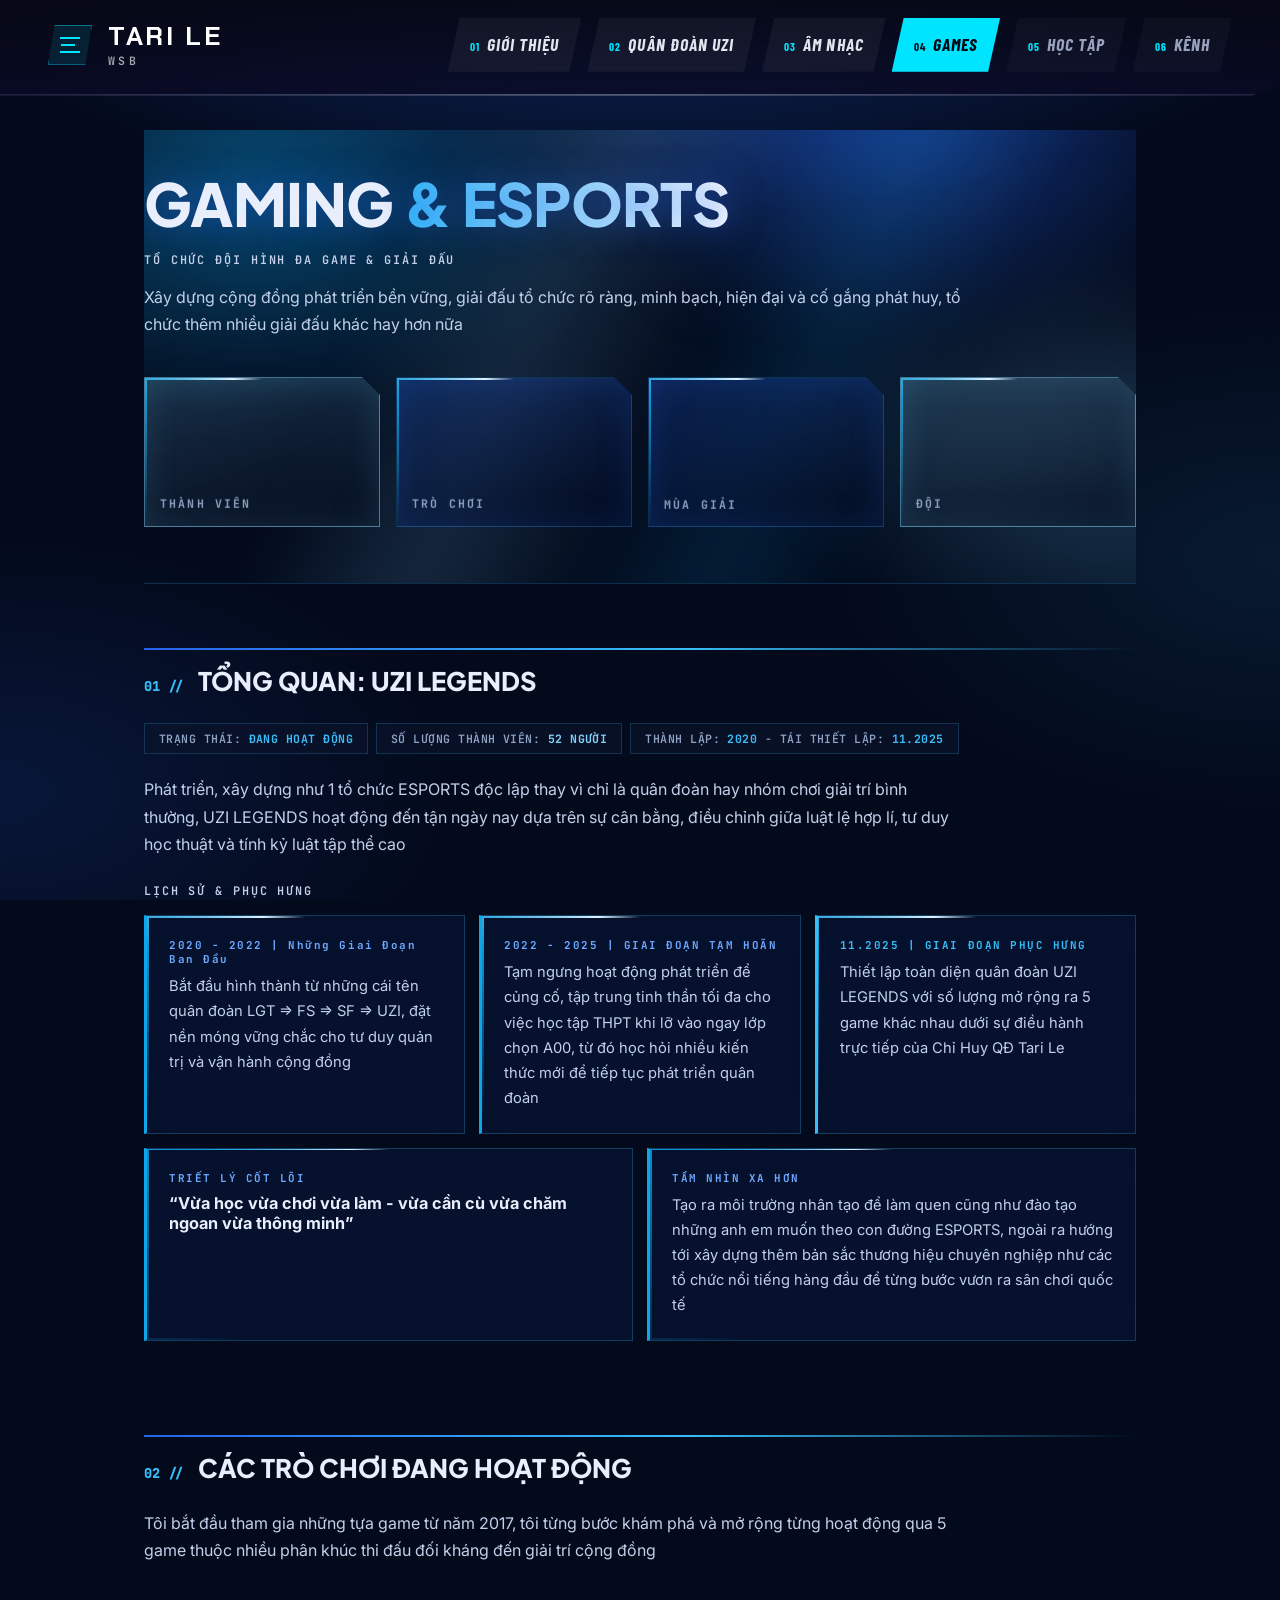
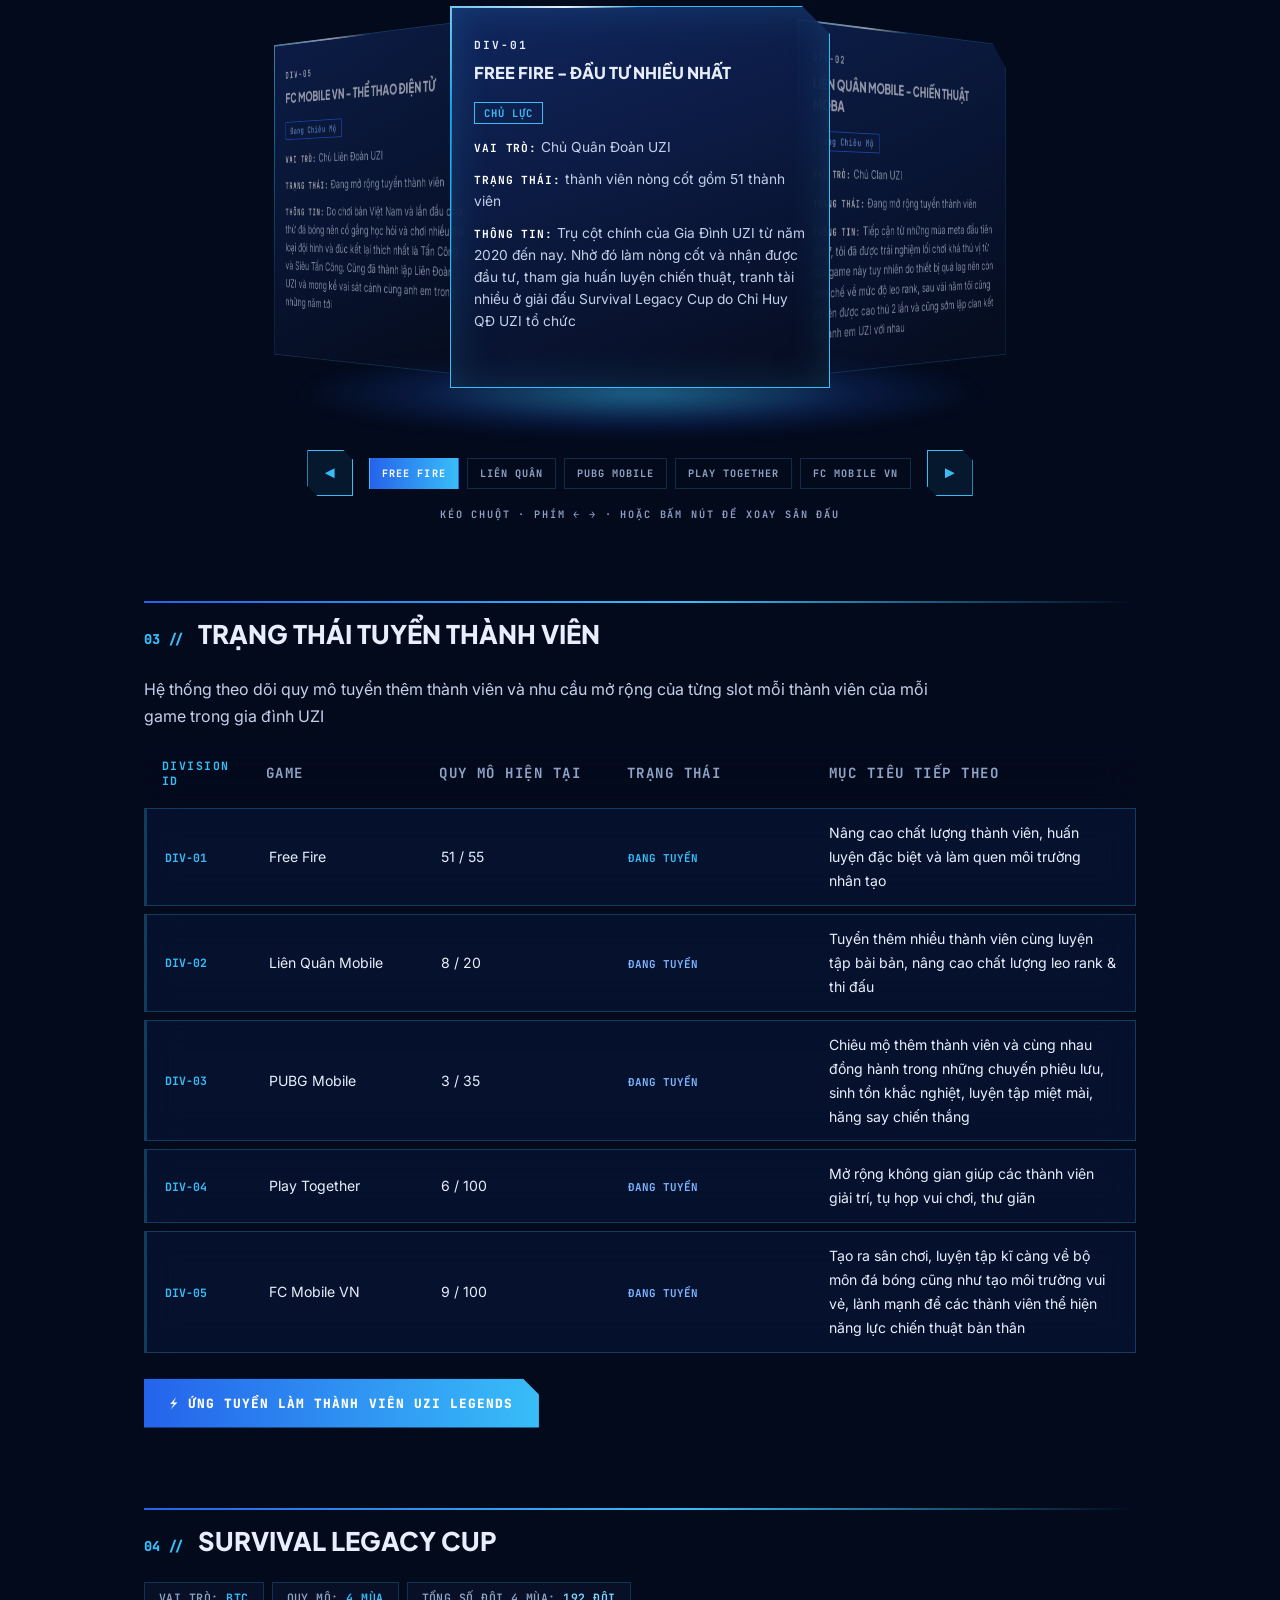
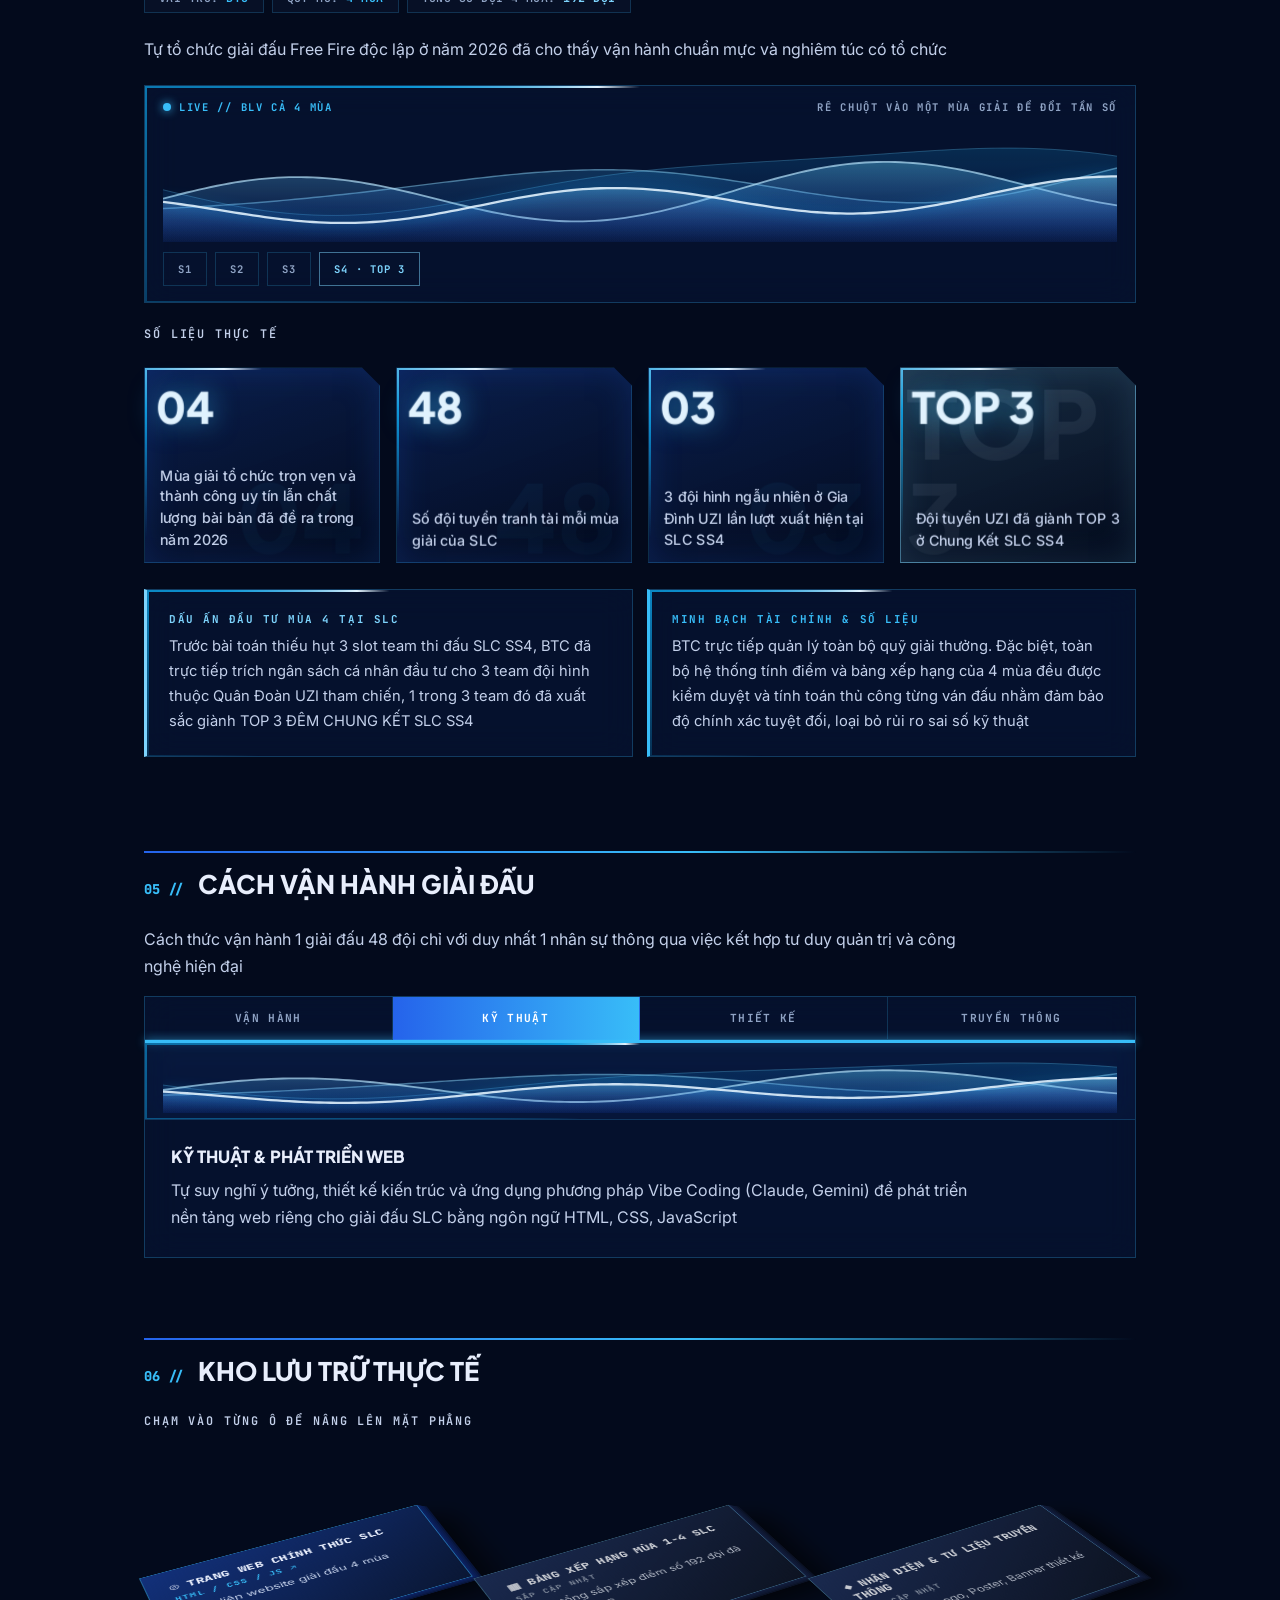
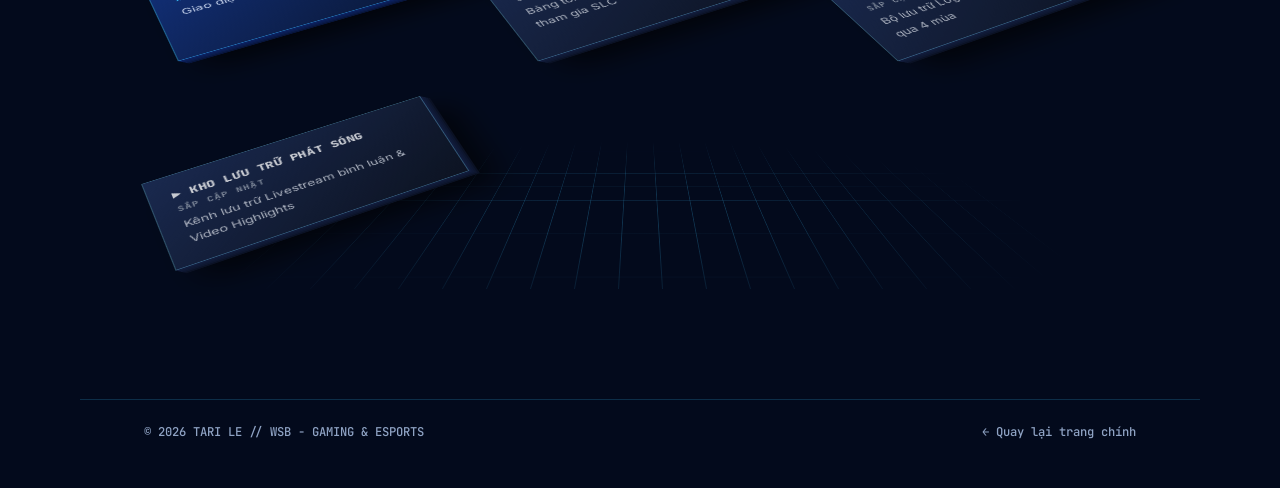
==== commit 10010b5c: "Add files via upload" ====
--- a/games.html
+++ b/games.html
@@ -7,7 +7,7 @@
 <link rel="icon" type="image/jpeg" href="logo-tari%20le.jpg">
 <link rel="preconnect" href="https://fonts.googleapis.com">
 <link rel="preconnect" href="https://fonts.gstatic.com" crossorigin>
-<link href="https://fonts.googleapis.com/css2?family=Barlow+Condensed:ital,wght@1,700;1,800&family=Be+Vietnam+Pro:wght@400;500;700;800&family=Chakra+Petch:ital,wght@0,600;0,700;1,700&family=JetBrains+Mono:wght@500;700;800&family=Orbitron:wght@500;700;800;900&display=swap" rel="stylesheet">
+<link href="https://fonts.googleapis.com/css2?family=Barlow+Condensed:ital,wght@1,700;1,800&family=Be+Vietnam+Pro:wght@400;500;700;800&family=Chakra+Petch:ital,wght@0,600;0,700;1,700&family=JetBrains+Mono:wght@500;700;800&family=Orbitron:wght@500;700;800;900&family=Inter:wght@400;500;600&family=Plus+Jakarta+Sans:wght@700;800&display=swap" rel="stylesheet">
 <link rel="stylesheet" href="style.css">
 <link rel="stylesheet" href="games.css">
 </head>
@@ -22,7 +22,7 @@
   <h1 class="gm-h1">GAMING <em data-sc="&amp; ESPORTS">&amp; ESPORTS</em></h1>
   <p class="gm-sub">TỔ CHỨC ĐỘI HÌNH ĐA GAME &amp; GIẢI ĐẤU</p>
   <p>Xây dựng cộng đồng phát triển bền vững, giải đấu tổ chức rõ ràng, minh bạch, hiện đại và cố gắng phát huy, tổ chức thêm nhiều giải đấu khác hay hơn nữa</p>
-  <div class="gm-stats"><div class="gm-st g"><div class="st-in"><i class="st-bg" aria-hidden="true">52</i><span class="st-fr" aria-hidden="true"></span><b class="st-n" data-sc="52">52</b><span class="st-l">THÀNH VIÊN</span></div></div><div class="gm-st"><div class="st-in"><i class="st-bg" aria-hidden="true">05</i><span class="st-fr" aria-hidden="true"></span><b class="st-n" data-sc="05">05</b><span class="st-l">TRÒ CHƠI</span></div></div><div class="gm-st"><div class="st-in"><i class="st-bg" aria-hidden="true">04</i><span class="st-fr" aria-hidden="true"></span><b class="st-n" data-sc="04">04</b><span class="st-l">MÙA GIẢI</span></div></div><div class="gm-st g"><div class="st-in"><i class="st-bg" aria-hidden="true">192</i><span class="st-fr" aria-hidden="true"></span><b class="st-n" data-sc="192">192</b><span class="st-l">ĐỘI</span></div></div></div>
+  <div class="gm-stats"><div class="gm-st g"><div class="st-in"><i class="st-bg" aria-hidden="true">52</i><span class="st-fr" aria-hidden="true"></span><b class="st-n">52</b><span class="st-l">THÀNH VIÊN</span></div></div><div class="gm-st"><div class="st-in"><i class="st-bg" aria-hidden="true">05</i><span class="st-fr" aria-hidden="true"></span><b class="st-n">05</b><span class="st-l">TRÒ CHƠI</span></div></div><div class="gm-st"><div class="st-in"><i class="st-bg" aria-hidden="true">04</i><span class="st-fr" aria-hidden="true"></span><b class="st-n">04</b><span class="st-l">MÙA GIẢI</span></div></div><div class="gm-st g"><div class="st-in"><i class="st-bg" aria-hidden="true">192</i><span class="st-fr" aria-hidden="true"></span><b class="st-n">192</b><span class="st-l">ĐỘI</span></div></div></div>
 </header>
 
 <section class="gm-sec" id="to-chuc">
@@ -67,7 +67,7 @@
   <p>Tự tổ chức giải đấu Free Fire độc lập ở năm 2026 đã cho thấy vận hành chuẩn mực và nghiêm túc có tổ chức</p>
   <div class="gm-eq" id="eqA"><div class="eq-top"><span class="eq-live"><i></i>LIVE // BLV CẢ 4 MÙA</span><span class="eq-rd" id="eqRd">RÊ CHUỘT VÀO MỘT MÙA GIẢI ĐỂ ĐỔI TẦN SỐ</span></div><canvas id="eqAc" aria-hidden="true"></canvas><div class="eq-ss"><button type="button" data-f="0.8" data-t="SEASON 01 // 48 TEAMS">S1</button><button type="button" data-f="1.3" data-t="SEASON 02 // 48 TEAMS">S2</button><button type="button" data-f="1.8" data-t="SEASON 03 // 48 TEAMS">S3</button><button type="button" class="g" data-f="2.7" data-t="SEASON 04 // 48 TEAMS · UZI TOP 3">S4 · TOP 3</button></div></div>
   <p class="gm-sub">SỐ LIỆU THỰC TẾ</p>
-  <div class="gm-met"><div class="gm-st"><div class="st-in"><i class="st-bg" aria-hidden="true">04</i><span class="st-fr" aria-hidden="true"></span><b class="st-n" data-sc="04">04</b><span class="st-l">Mùa giải tổ chức trọn vẹn và thành công uy tín lẫn chất lượng bài bản đã đề ra trong năm 2026</span></div></div><div class="gm-st"><div class="st-in"><i class="st-bg" aria-hidden="true">48</i><span class="st-fr" aria-hidden="true"></span><b class="st-n" data-sc="48">48</b><span class="st-l">Số đội tuyển tranh tài mỗi mùa giải của SLC</span></div></div><div class="gm-st"><div class="st-in"><i class="st-bg" aria-hidden="true">03</i><span class="st-fr" aria-hidden="true"></span><b class="st-n" data-sc="03">03</b><span class="st-l">3 đội hình ngẫu nhiên ở Gia Đình UZI lần lượt xuất hiện tại SLC SS4</span></div></div><div class="gm-st g"><div class="st-in"><i class="st-bg" aria-hidden="true">TOP 3</i><span class="st-fr" aria-hidden="true"></span><b class="st-n" data-sc="TOP 3">TOP 3</b><span class="st-l">Đội tuyển UZI đã giành TOP 3 ở Chung Kết SLC SS4</span></div></div></div>
+  <div class="gm-met"><div class="gm-st"><div class="st-in"><i class="st-bg" aria-hidden="true">04</i><span class="st-fr" aria-hidden="true"></span><b class="st-n">04</b><span class="st-l">Mùa giải tổ chức trọn vẹn và thành công uy tín lẫn chất lượng bài bản đã đề ra trong năm 2026</span></div></div><div class="gm-st"><div class="st-in"><i class="st-bg" aria-hidden="true">48</i><span class="st-fr" aria-hidden="true"></span><b class="st-n">48</b><span class="st-l">Số đội tuyển tranh tài mỗi mùa giải của SLC</span></div></div><div class="gm-st"><div class="st-in"><i class="st-bg" aria-hidden="true">03</i><span class="st-fr" aria-hidden="true"></span><b class="st-n">03</b><span class="st-l">3 đội hình ngẫu nhiên ở Gia Đình UZI lần lượt xuất hiện tại SLC SS4</span></div></div><div class="gm-st g"><div class="st-in"><i class="st-bg" aria-hidden="true">TOP 3</i><span class="st-fr" aria-hidden="true"></span><b class="st-n">TOP 3</b><span class="st-l">Đội tuyển UZI đã giành TOP 3 ở Chung Kết SLC SS4</span></div></div></div>
   <div class="gm-g3" style="grid-template-columns:repeat(auto-fit,minmax(320px,1fr))">
     <div class="gm-cd am"><small>DẤU ẤN ĐẦU TƯ MÙA 4 TẠI SLC</small><p>Trước bài toán thiếu hụt 3 slot team thi đấu SLC SS4, BTC đã trực tiếp trích ngân sách cá nhân đầu tư cho 3 team đội hình thuộc Quân Đoàn UZI tham chiến, 1 trong 3 team đó đã xuất sắc giành TOP 3 ĐÊM CHUNG KẾT SLC SS4</p></div>
     <div class="gm-cd v"><small>MINH BẠCH TÀI CHÍNH &amp; SỐ LIỆU</small><p>BTC trực tiếp quản lý toàn bộ quỹ giải thưởng. Đặc biệt, toàn bộ hệ thống tính điểm và bảng xếp hạng của 4 mùa đều được kiểm duyệt và tính toán thủ công từng ván đấu nhằm đảm bảo độ chính xác tuyệt đối, loại bỏ rủi ro sai số kỹ thuật</p></div>
--- a/games.css
+++ b/games.css
@@ -1,10 +1,10 @@
-/* TRANG GAMES // Esports Broadcast & Stadium Arena: Midnight Navy #040814 + Royal Cobalt #2563EB / #38BDF8 + Championship Gold #F59E0B / #FDE047 */
+/* TRANG GAMES // Esports Broadcast & Stadium Arena: Midnight Navy #030A1C + Royal Cobalt #2563EB / #38BDF8 + Championship Gold #7DD3FC / #7DD3FC */
 @property --c{syntax:'<length>';inherits:false;initial-value:28px}
-body.gm{--sf:rgba(9,18,42,.78);--ln:rgba(56,189,248,.2);--co:#2563EB;--sk:#38BDF8;--gd:#F59E0B;--gy:#FDE047;--tx:#e8eefc;--st:#8fa3c4;--fd:'Orbitron','Be Vietnam Pro',sans-serif;--fs:'Be Vietnam Pro',sans-serif;--fm:'Orbitron','Be Vietnam Pro',sans-serif;
- background:radial-gradient(ellipse 80% 46% at 50% -8%,rgba(37,99,235,.38),transparent 70%),radial-gradient(ellipse 50% 40% at 100% 62%,rgba(56,189,248,.09),transparent 70%),radial-gradient(ellipse 50% 40% at 0% 88%,rgba(37,99,235,.14),transparent 70%),#040814;background-attachment:fixed;color:var(--tx);font-family:var(--fs);line-height:1.7}
-html{background:#040814;scroll-behavior:smooth}.gm .stars{display:none}
+body.gm{--sf:rgba(9,18,42,.78);--ln:rgba(56,189,248,.2);--co:#2563EB;--sk:#38BDF8;--gd:#7DD3FC;--gy:#7DD3FC;--tx:#E8EEFC;--st:#8FA3C4;--fd:'Plus Jakarta Sans','Be Vietnam Pro',sans-serif;--fs:'Inter','Be Vietnam Pro',sans-serif;--fm:'JetBrains Mono','Be Vietnam Pro',monospace;
+ background:radial-gradient(ellipse 80% 46% at 50% -8%,rgba(37,99,235,.38),transparent 70%),radial-gradient(ellipse 50% 40% at 100% 62%,rgba(56,189,248,.09),transparent 70%),radial-gradient(ellipse 50% 40% at 0% 88%,rgba(37,99,235,.14),transparent 70%),#030A1C;background-attachment:fixed;color:var(--tx);font-family:var(--fs);line-height:1.7}
+html{background:#030A1C;scroll-behavior:smooth}.gm .stars{display:none}
 .gm-main{max-width:1120px;margin:0 auto;padding:130px 5% 30px}
-.gm-main p{margin:0 0 1rem;color:#c3d0ea;max-width:820px}
+.gm-main p{margin:0 0 1rem;color:#C3D0EA;max-width:820px}
 .gm-k{display:inline-flex;align-items:center;gap:10px;font:700 .74rem var(--fm);letter-spacing:.2em;color:var(--sk)}
 .gm-k i{width:9px;height:9px;background:var(--sk);box-shadow:0 0 12px var(--sk);animation:gmBl 1.2s steps(1) infinite}
 @keyframes gmBl{50%{opacity:.15}}
@@ -14,41 +14,41 @@
 .gm-hero::before{content:"";position:absolute;inset:-20% -10% auto;height:120%;z-index:0;pointer-events:none;background:conic-gradient(from 196deg at 12% -12%,transparent 0 14deg,rgba(56,189,248,.17) 22deg,transparent 32deg),conic-gradient(from 148deg at 88% -12%,transparent 0 14deg,rgba(37,99,235,.24) 22deg,transparent 32deg);animation:gmBeam 9s ease-in-out infinite alternate}
 @keyframes gmBeam{from{transform:rotate(-3deg) translateX(-2%)}to{transform:rotate(3deg) translateX(2%)}}
 .gm-hero::after{content:none}
-.gm-floor{position:absolute!important;left:-25%;right:-25%;bottom:0;height:300px;z-index:0;pointer-events:none;background:linear-gradient(rgba(56,189,248,.3) 1px,transparent 1px),linear-gradient(90deg,rgba(56,189,248,.3) 1px,transparent 1px);background-size:60px 60px;transform:perspective(480px) rotateX(66deg);transform-origin:50% 100%;-webkit-mask:linear-gradient(transparent,#000 75%);mask:linear-gradient(transparent,#000 75%);animation:gmFloor 3.2s linear infinite;opacity:.6}
+.gm-floor{position:absolute!important;left:-25%;right:-25%;bottom:0;height:300px;z-index:0;pointer-events:none;background:linear-gradient(rgba(56,189,248,.3) 1px,transparent 1px),linear-gradient(90deg,rgba(56,189,248,.3) 1px,transparent 1px);background-size:60px 60px;transform:perspective(480px) rotateX(66deg);transform-origin:50% 100%;-webkit-mask:linear-gradient(transparent,#000000 75%);mask:linear-gradient(transparent,#000000 75%);animation:gmFloor 3.2s linear infinite;opacity:.6}
 @keyframes gmFloor{to{background-position:0 60px,0 0}}
 .gm-h1{margin:1rem 0;font:900 clamp(1.7rem,5vw,3.7rem)/1.12 var(--fd);text-transform:uppercase;letter-spacing:.01em;text-shadow:0 0 34px rgba(37,99,235,.55)}
-.gm-h1 em{font-style:normal;background:linear-gradient(90deg,#38BDF8,#fff 50%,#38BDF8);background-size:200% auto;-webkit-background-clip:text;background-clip:text;-webkit-text-fill-color:transparent;animation:gmShine 4s linear infinite}
+.gm-h1 em{font-style:normal;background:linear-gradient(90deg,#38BDF8,#FFFFFF 50%,#38BDF8);background-size:200% auto;-webkit-background-clip:text;background-clip:text;-webkit-text-fill-color:transparent;animation:gmShine 4s linear infinite}
 @keyframes gmShine{to{background-position:200% center}}
 .gm-sub{margin:0 0 1.2rem;font:600 .74rem var(--fm);letter-spacing:.16em;color:var(--st)}
 /* THẺ SỐ LIỆU 3 LỚP: chữ nền chìm / khung giữa / số nổi, lệch pha khi di chuột */
 .gm-stats{display:grid;grid-template-columns:repeat(auto-fit,minmax(190px,1fr));gap:16px;margin-top:2.4rem}
 .gm-st{position:relative;height:150px;perspective:700px;--mx:0;--my:0}
 .st-in{position:absolute;inset:0;transform-style:preserve-3d;transform:rotateX(var(--rx,0deg)) rotateY(var(--ry,0deg));transition:transform .18s ease-out}
-.st-fr{position:absolute;inset:0;border:1px solid var(--ln);background:linear-gradient(160deg,rgba(37,99,235,.24),rgba(4,8,20,.78));box-shadow:inset 0 0 34px rgba(37,99,235,.2);clip-path:polygon(0 0,calc(100% - 18px) 0,100% 18px,100% 100%,0 100%);transition:border-color .3s}
+.st-fr{position:absolute;inset:0;border:1px solid var(--ln);background:linear-gradient(160deg,rgba(37,99,235,.24),rgba(3,10,28,.78));box-shadow:inset 0 0 34px rgba(37,99,235,.2);clip-path:polygon(0 0,calc(100% - 18px) 0,100% 18px,100% 100%,0 100%);transition:border-color .3s}
 .st-bg{position:absolute;right:10px;bottom:-4px;font:900 6.2rem/1 var(--fd);font-style:normal;color:rgba(56,189,248,.11);transform:translate3d(calc(var(--mx)*-16px),calc(var(--my)*-10px),-38px)}
-.st-n{position:absolute;left:20px;top:24px;font:900 2.8rem/1 var(--fd);color:#fff;text-shadow:0 0 24px rgba(56,189,248,.85);transform:translate3d(calc(var(--mx)*13px),calc(var(--my)*8px),54px)}
+.st-n{position:absolute;left:20px;top:24px;font:900 2.8rem/1 var(--fd);color:#FFFFFF;text-shadow:0 0 24px rgba(56,189,248,.85);transform:translate3d(calc(var(--mx)*13px),calc(var(--my)*8px),54px)}
 .st-l{position:absolute;left:20px;right:16px;bottom:16px;font:700 .7rem/1.4 var(--fm);letter-spacing:.16em;color:var(--st);transform:translateZ(28px)}
 .gm-st:hover .st-fr{border-color:var(--sk)}
-.gm-st.g .st-fr{border-color:rgba(245,158,11,.5);background:linear-gradient(160deg,rgba(245,158,11,.18),rgba(4,8,20,.78));box-shadow:inset 0 0 34px rgba(245,158,11,.14)}
-.gm-st.g .st-n{background:linear-gradient(180deg,#FDE047,#F59E0B);-webkit-background-clip:text;background-clip:text;-webkit-text-fill-color:transparent;text-shadow:none;filter:drop-shadow(0 0 14px rgba(245,158,11,.75))}
-.gm-st.g .st-bg{color:rgba(245,158,11,.13)}.gm-st.g:hover .st-fr{border-color:var(--gy)}
+.gm-st.g .st-fr{border-color:rgba(125,211,252,.5);background:linear-gradient(160deg,rgba(125,211,252,.18),rgba(3,10,28,.78));box-shadow:inset 0 0 34px rgba(125,211,252,.14)}
+.gm-st.g .st-n{background:linear-gradient(180deg,#7DD3FC,#7DD3FC);-webkit-background-clip:text;background-clip:text;-webkit-text-fill-color:transparent;text-shadow:none;filter:drop-shadow(0 0 14px rgba(125,211,252,.75))}
+.gm-st.g .st-bg{color:rgba(125,211,252,.13)}.gm-st.g:hover .st-fr{border-color:var(--gy)}
 .gm-met{display:grid;grid-template-columns:repeat(auto-fit,minmax(230px,1fr));gap:16px;margin:1.6rem 0}
 .gm-met .gm-st{height:196px}.gm-met .st-n{font-size:2.5rem}
-.gm-met .st-l{font:500 .86rem/1.5 var(--fs);letter-spacing:0;color:#c3d0ea}
+.gm-met .st-l{font:500 .86rem/1.5 var(--fs);letter-spacing:0;color:#C3D0EA}
 /* SECTIONS */
 .gm-sec{padding:4rem 0 1rem}
 .gm-hd{display:flex;align-items:baseline;gap:14px;margin-bottom:1.6rem;padding-top:14px;border-top:2px solid transparent;border-image:linear-gradient(90deg,var(--co),var(--sk) 55%,transparent) 1}
 .gm-hd b{font:800 .85rem var(--fm);color:var(--sk)}.gm-hd h2{margin:0;font:800 clamp(1.05rem,2.4vw,1.6rem)/1.3 var(--fd);text-transform:uppercase}
 .gm-chips{display:flex;flex-wrap:wrap;gap:8px;margin-bottom:1.4rem}
 .gm-chips span{padding:7px 14px;border:1px solid var(--ln);background:var(--sf);font:600 .72rem var(--fm);letter-spacing:.04em;color:var(--st)}.gm-chips b{color:var(--sk)}
-.gm-chips b.g,.gm-bg.g{background:linear-gradient(180deg,#FDE047,#F59E0B);-webkit-background-clip:text;background-clip:text;-webkit-text-fill-color:transparent}
+.gm-chips b.g,.gm-bg.g{background:linear-gradient(180deg,#7DD3FC,#7DD3FC);-webkit-background-clip:text;background-clip:text;-webkit-text-fill-color:transparent}
 .gm-cd{position:relative;padding:22px;background:var(--sf);border:1px solid var(--ln);border-left:3px solid var(--co);transition:transform .25s,border-color .25s,box-shadow .25s}
 .gm-cd:hover{transform:translateY(-4px);border-color:var(--sk);box-shadow:0 14px 40px -14px rgba(37,99,235,.7)}
 .gm-g3{display:grid;grid-template-columns:repeat(auto-fit,minmax(260px,1fr));gap:14px;margin-bottom:14px}
-.gm-cd small{display:block;margin-bottom:8px;font:700 .68rem var(--fm);letter-spacing:.14em;color:#6ea8ff}
+.gm-cd small{display:block;margin-bottom:8px;font:700 .68rem var(--fm);letter-spacing:.14em;color:#6EA8FF}
 .gm-cd h3{margin:0 0 .6rem;font:700 1.02rem var(--fs)}.gm-cd p{margin:0;font-size:.92rem}
 .gm-cd.v{border-left-color:var(--sk)}.gm-cd.v small{color:var(--sk)}
-.gm-cd.am{border-left-color:var(--gd)}.gm-cd.am small{color:var(--gy)}.gm-cd.am:hover{border-color:var(--gd);box-shadow:0 14px 40px -14px rgba(245,158,11,.6)}
+.gm-cd.am{border-left-color:var(--gd)}.gm-cd.am small{color:var(--gy)}.gm-cd.am:hover{border-color:var(--gd);box-shadow:0 14px 40px -14px rgba(125,211,252,.6)}
 /* ===== 3D STADIUM CAROUSEL ===== */
 .car-stage{position:relative;perspective:1500px;padding:26px 0 56px;overflow:hidden;cursor:grab;touch-action:pan-y;user-select:none;-webkit-user-select:none;outline:none}
 .car-stage:active{cursor:grabbing}.car-stage:focus-visible{box-shadow:inset 0 0 0 1px var(--sk)}
@@ -61,14 +61,14 @@
 @keyframes gmLz{0%{left:-6px;opacity:1}100%{left:100%;opacity:1}}
 .gm-id{font:700 .7rem var(--fm);letter-spacing:.18em;color:var(--st)}
 .car-it h3{margin:.3rem 0 .8rem;font:800 1.02rem/1.4 var(--fd);text-transform:uppercase}
-.gm-bg{display:inline-block;margin-bottom:.8rem;padding:3px 9px;border:1px solid var(--co);color:#7db4ff;font:700 .66rem var(--fm);letter-spacing:.1em}.gm-bg.v{border-color:var(--sk);color:var(--sk)}
-.car-it p{margin:0 0 .6rem;font-size:.86rem;line-height:1.6}.car-it p b{color:#fff;font-family:var(--fm);font-size:.7rem;letter-spacing:.08em}
+.gm-bg{display:inline-block;margin-bottom:.8rem;padding:3px 9px;border:1px solid var(--co);color:#7DB4FF;font:700 .66rem var(--fm);letter-spacing:.1em}.gm-bg.v{border-color:var(--sk);color:var(--sk)}
+.car-it p{margin:0 0 .6rem;font-size:.86rem;line-height:1.6}.car-it p b{color:#FFFFFF;font-family:var(--fm);font-size:.7rem;letter-spacing:.08em}
 .car-ctl{display:flex;align-items:center;justify-content:center;gap:16px;margin-top:6px;flex-wrap:wrap}
 .car-b{width:46px;height:46px;border:1px solid var(--sk);background:rgba(56,189,248,.08);color:var(--sk);font:700 1rem var(--fm);cursor:pointer;clip-path:polygon(0 0,calc(100% - 10px) 0,100% 10px,100% 100%,10px 100%,0 calc(100% - 10px));transition:background .2s,color .2s}
-.car-b:hover,.car-b:focus-visible{background:var(--sk);color:#040814;outline:none}
+.car-b:hover,.car-b:focus-visible{background:var(--sk);color:#030A1C;outline:none}
 .car-dots{display:flex;gap:8px;flex-wrap:wrap;justify-content:center}
 .car-dots button{padding:8px 12px;border:1px solid var(--ln);background:none;color:var(--st);font:700 .64rem var(--fm);letter-spacing:.1em;cursor:pointer;transition:all .25s}
-.car-dots button:hover{color:#fff;border-color:var(--sk)}.car-dots button.on{background:linear-gradient(90deg,var(--co),var(--sk));border-color:transparent;color:#fff}
+.car-dots button:hover{color:#FFFFFF;border-color:var(--sk)}.car-dots button.on{background:linear-gradient(90deg,var(--co),var(--sk));border-color:transparent;color:#FFFFFF}
 .car-hint{margin:12px 0 0!important;text-align:center;font:600 .64rem var(--fm);letter-spacing:.18em;color:var(--st)!important;max-width:none!important}
 /* ma trận tuyển quân */
 .gm-mx{list-style:none;margin:1rem 0 1.6rem;padding:0}
@@ -76,14 +76,14 @@
 .gm-mh{font:700 .66rem var(--fm);letter-spacing:.14em;color:var(--st)}
 .gm-mx li{margin-bottom:8px;background:var(--sf);border:1px solid var(--ln);border-left:3px solid var(--ln);transition:transform .25s,border-color .25s}
 .gm-mx li:hover,.gm-mx li:focus-within{transform:translateX(8px);border-left-color:var(--sk)}
-.gm-r span:first-child{font:700 .72rem var(--fm);color:var(--sk)}.gm-r span{font-size:.88rem}.gm-r b{font:700 .68rem var(--fm);color:#7db4ff}.gm-r b.v{color:var(--sk)}
+.gm-r span:first-child{font:700 .72rem var(--fm);color:var(--sk)}.gm-r span{font-size:.88rem}.gm-r b{font:700 .68rem var(--fm);color:#7DB4FF}.gm-r b.v{color:var(--sk)}
 .gm-x{display:grid;grid-template-rows:0fr;transition:grid-template-rows .3s}.gm-mx li:hover .gm-x,.gm-mx li:focus-within .gm-x{grid-template-rows:1fr}
-.gm-x>div{min-height:0;overflow:hidden}.gm-x a{display:inline-block;margin:0 18px 14px;padding:8px 16px;background:var(--co);color:#fff;font:700 .7rem var(--fm);letter-spacing:.06em}.gm-x a:hover{background:var(--sk);color:#040814}
-.gm-btn{display:inline-flex;align-items:center;gap:10px;padding:16px 26px;background:linear-gradient(90deg,var(--co),var(--sk));color:#fff;font:800 .8rem var(--fm);letter-spacing:.08em;clip-path:polygon(0 0,calc(100% - 16px) 0,100% 16px,100% 100%,0 100%);transition:filter .2s,transform .2s;box-shadow:0 0 30px rgba(37,99,235,.5)}
+.gm-x>div{min-height:0;overflow:hidden}.gm-x a{display:inline-block;margin:0 18px 14px;padding:8px 16px;background:var(--co);color:#FFFFFF;font:700 .7rem var(--fm);letter-spacing:.06em}.gm-x a:hover{background:var(--sk);color:#030A1C}
+.gm-btn{display:inline-flex;align-items:center;gap:10px;padding:16px 26px;background:linear-gradient(90deg,var(--co),var(--sk));color:#FFFFFF;font:800 .8rem var(--fm);letter-spacing:.08em;clip-path:polygon(0 0,calc(100% - 16px) 0,100% 16px,100% 100%,0 100%);transition:filter .2s,transform .2s;box-shadow:0 0 30px rgba(37,99,235,.5)}
 .gm-btn:hover{filter:brightness(1.2);transform:translateX(6px)}
 /* ===== EQUALIZER PHÁT SÓNG ===== */
-.gm-eq{position:relative;margin:1.4rem 0;padding:14px 18px 16px;border:1px solid var(--ln);background:linear-gradient(180deg,rgba(9,18,42,.92),rgba(4,8,20,.92));transition:border-color .3s,box-shadow .3s}
-.gm-eq.hot{border-color:rgba(253,224,71,.65);box-shadow:0 0 44px rgba(245,158,11,.28),inset 0 0 30px rgba(245,158,11,.08)}
+.gm-eq{position:relative;margin:1.4rem 0;padding:14px 18px 16px;border:1px solid var(--ln);background:linear-gradient(180deg,rgba(9,18,42,.92),rgba(3,10,28,.92));transition:border-color .3s,box-shadow .3s}
+.gm-eq.hot{border-color:rgba(125,211,252,.65);box-shadow:0 0 44px rgba(125,211,252,.28),inset 0 0 30px rgba(125,211,252,.08)}
 .eq-top{display:flex;justify-content:space-between;gap:12px;flex-wrap:wrap;margin-bottom:8px;font:700 .66rem var(--fm);letter-spacing:.16em}
 .eq-live{display:inline-flex;align-items:center;gap:8px;color:var(--sk)}.eq-live i{width:8px;height:8px;border-radius:50%;background:var(--sk);box-shadow:0 0 10px var(--sk);animation:gmBl 1s steps(1) infinite}
 .gm-eq.hot .eq-live,.gm-eq.hot .eq-rd{color:var(--gy)}.gm-eq.hot .eq-live i{background:var(--gy);box-shadow:0 0 10px var(--gy)}
@@ -91,25 +91,52 @@
 .gm-eq canvas{display:block;width:100%;height:120px}.gm-eq.mini{margin:0;border:0;border-bottom:1px solid var(--ln);padding:6px 18px}.gm-eq.mini canvas{height:64px}
 .eq-ss{display:flex;gap:8px;flex-wrap:wrap;margin-top:10px}
 .eq-ss button{padding:9px 14px;border:1px solid var(--ln);background:none;color:var(--st);font:700 .66rem var(--fm);letter-spacing:.1em;cursor:pointer;transition:all .25s}
-.eq-ss button:hover,.eq-ss button:focus-visible{border-color:var(--gy);color:var(--gy);box-shadow:0 0 18px rgba(245,158,11,.35);outline:none}
-.eq-ss button.g{color:var(--gy);border-color:rgba(245,158,11,.5)}
+.eq-ss button:hover,.eq-ss button:focus-visible{border-color:var(--gy);color:var(--gy);box-shadow:0 0 18px rgba(125,211,252,.35);outline:none}
+.eq-ss button.g{color:var(--gy);border-color:rgba(125,211,252,.5)}
 /* hạ tầng: băng điều khiển 4 tab */
 .gm-tk{border:1px solid var(--ln);background:var(--sf)}
 .gm-tabs{display:grid;grid-template-columns:repeat(4,1fr)}
 .gm-tabs button{padding:14px 8px;border:0;border-right:1px solid var(--ln);border-bottom:1px solid var(--ln);background:none;color:var(--st);font:700 .7rem var(--fm);letter-spacing:.12em;cursor:pointer;transition:color .2s,background .2s}
-.gm-tabs button:last-child{border-right:0}.gm-tabs button:hover{color:var(--gy)}.gm-tabs button.on{color:#fff;background:linear-gradient(90deg,var(--co),var(--sk))}
+.gm-tabs button:last-child{border-right:0}.gm-tabs button:hover{color:var(--gy)}.gm-tabs button.on{color:#FFFFFF;background:linear-gradient(90deg,var(--co),var(--sk))}
 .gm-pg{height:3px;background:var(--ln)}.gm-pg i{display:block;height:100%;width:0;background:var(--sk);box-shadow:0 0 10px var(--sk)}.gm-pg i.run{animation:gmPg 4s linear forwards}.gm-tk:hover .gm-pg i{animation-play-state:paused}
 @keyframes gmPg{to{width:100%}}
 .gm-pn{display:none;padding:26px}.gm-pn.on{display:block}.gm-pn h3{margin:0 0 .6rem;font:800 1.05rem var(--fd);text-transform:uppercase}.gm-pn p{margin:0}
 /* ===== KHO LƯU TRỮ: Isometric Dock ===== */
 .gm-ar{position:relative;display:grid;grid-template-columns:repeat(auto-fit,minmax(230px,1fr));gap:56px 38px;margin:1rem 0 4rem;padding:56px 14px 44px;perspective:1500px}
-.gm-ar::before{content:"";position:absolute;inset:6% -1% 0;background:linear-gradient(rgba(56,189,248,.22) 1px,transparent 1px),linear-gradient(90deg,rgba(56,189,248,.22) 1px,transparent 1px);background-size:44px 44px;transform:perspective(800px) rotateX(62deg);transform-origin:50% 100%;-webkit-mask:radial-gradient(ellipse at 50% 60%,#000 20%,transparent 72%);mask:radial-gradient(ellipse at 50% 60%,#000 20%,transparent 72%);pointer-events:none}
-.gm-ar a{position:relative;display:block;padding:22px;background:linear-gradient(145deg,#12307a,#0a1734);border:1px solid rgba(56,189,248,.45);transform:rotateX(52deg) rotateZ(-28deg);box-shadow:1px 1px 0 #0b2160,2px 2px 0 #0b2160,3px 3px 0 #0a1d55,4px 4px 0 #0a1d55,5px 5px 0 #091a4a,6px 6px 0 #091a4a,7px 7px 0 #07143a,8px 8px 0 #07143a,22px 26px 34px rgba(0,0,0,.65);transition:transform .5s cubic-bezier(.2,.9,.2,1),box-shadow .5s,background .3s;cursor:pointer}
-.gm-ar a:hover,.gm-ar a:focus-visible{transform:rotateX(0) rotateZ(0) translateY(-16px) scale(1.04);background:linear-gradient(145deg,#2563EB,#0f2a68);box-shadow:0 0 0 1px var(--sk),0 28px 50px rgba(37,99,235,.55),0 0 46px rgba(56,189,248,.4);outline:none;z-index:2}
-.gm-ar b{display:block;font:800 .88rem var(--fm);letter-spacing:.04em}.gm-ar small{display:block;margin:6px 0;font:700 .64rem var(--fm);color:var(--sk);letter-spacing:.12em}.gm-ar p{margin:0;font-size:.84rem;color:#c3d0ea}
-.gm-ar a:hover small{color:#fff}
+.gm-ar::before{content:"";position:absolute;inset:6% -1% 0;background:linear-gradient(rgba(56,189,248,.22) 1px,transparent 1px),linear-gradient(90deg,rgba(56,189,248,.22) 1px,transparent 1px);background-size:44px 44px;transform:perspective(800px) rotateX(62deg);transform-origin:50% 100%;-webkit-mask:radial-gradient(ellipse at 50% 60%,#000000 20%,transparent 72%);mask:radial-gradient(ellipse at 50% 60%,#000000 20%,transparent 72%);pointer-events:none}
+.gm-ar a{position:relative;display:block;padding:22px;background:linear-gradient(145deg,#12307A,#0A1734);border:1px solid rgba(56,189,248,.45);transform:rotateX(52deg) rotateZ(-28deg);box-shadow:1px 1px 0 #0B2160,2px 2px 0 #0B2160,3px 3px 0 #0A1D55,4px 4px 0 #0A1D55,5px 5px 0 #091A4A,6px 6px 0 #091A4A,7px 7px 0 #07143A,8px 8px 0 #07143A,22px 26px 34px rgba(0,0,0,.65);transition:transform .5s cubic-bezier(.2,.9,.2,1),box-shadow .5s,background .3s;cursor:pointer}
+.gm-ar a:hover,.gm-ar a:focus-visible{transform:rotateX(0) rotateZ(0) translateY(-16px) scale(1.04);background:linear-gradient(145deg,#2563EB,#0F2A68);box-shadow:0 0 0 1px var(--sk),0 28px 50px rgba(37,99,235,.55),0 0 46px rgba(56,189,248,.4);outline:none;z-index:2}
+.gm-ar b{display:block;font:800 .88rem var(--fm);letter-spacing:.04em}.gm-ar small{display:block;margin:6px 0;font:700 .64rem var(--fm);color:var(--sk);letter-spacing:.12em}.gm-ar p{margin:0;font-size:.84rem;color:#C3D0EA}
+.gm-ar a:hover small{color:#FFFFFF}
 .gm-ar a.off{cursor:default;filter:saturate(.6) brightness(.85)}.gm-ar a.off small{color:var(--st)}
 .gm-foot{position:relative;z-index:1;max-width:1120px;margin:0 auto;padding:1.5rem 5% 3rem;display:flex;flex-wrap:wrap;justify-content:space-between;gap:1rem;border-top:1px solid var(--ln);font:500 .76rem var(--fm);color:var(--st)}.gm-foot a:hover{color:var(--sk)}
 @media(max-width:820px){.gm-mh{display:none}.gm-r{grid-template-columns:1fr 1fr}.gm-r span::before{content:attr(data-l);display:block;font:600 .6rem var(--fm);letter-spacing:.1em;color:var(--st)}.gm-tabs{grid-template-columns:repeat(2,1fr)}.gm-ar{grid-template-columns:1fr 1fr;gap:44px 20px}.gm-ar a{padding:16px}}
 @media(hover:none){.gm-x{grid-template-rows:1fr}}
 @media(prefers-reduced-motion:reduce){.gm-hero::before,.gm-floor,.gm-h1 em,.gm-k i,.eq-live i{animation:none}.car-it.on:hover::before{animation:none}.gm-mx li,.gm-cd,.gm-ar a{transition:none}}
+
+/* ===== v3: Deep Ocean & Sapphire Glass — hoàn toàn tự chạy, không phụ thuộc chuột ===== */
+@property --a{syntax:'<angle>';inherits:false;initial-value:0deg}
+.gm-h1{letter-spacing:-.01em}
+.gm-st .st-n,.gm-st.g .st-n{background:none;-webkit-text-fill-color:#E0F2FE;color:#E0F2FE;filter:none;text-shadow:0 0 26px rgba(56,189,248,.65)}
+.gm-st.g .st-bg{color:rgba(224,242,254,.12)}
+/* thẻ kính sapphire */
+.gm-cd,.gm-mx li,.gm-tk,.gm-eq{background:rgba(10,28,68,.45);-webkit-backdrop-filter:blur(16px);backdrop-filter:blur(16px);border-color:rgba(56,189,248,.25)}
+.gm-cd{border-left-color:#0EA5E9}
+/* 1 · cực quang đại dương chuyển động chậm */
+.gm-floor{display:none}
+.gm-hero::before{inset:-30% -15% -10%;height:auto;background:radial-gradient(40% 55% at 20% 30%,rgba(14,165,233,.42),transparent 70%),radial-gradient(38% 50% at 70% 20%,rgba(37,99,235,.5),transparent 70%),radial-gradient(34% 45% at 85% 72%,rgba(125,211,252,.2),transparent 70%);filter:blur(34px);animation:ocA 16s ease-in-out infinite alternate}
+.gm-hero::after{content:"";position:absolute;inset:-20% -10%;z-index:0;pointer-events:none;background:linear-gradient(115deg,transparent 30%,rgba(125,211,252,.15) 42%,transparent 54%),linear-gradient(115deg,transparent 52%,rgba(14,165,233,.13) 62%,transparent 72%);filter:blur(22px);animation:ocB 22s ease-in-out infinite alternate}
+@keyframes ocA{0%{transform:translate3d(-4%,2%,0) scale(1)}50%{transform:translate3d(3%,-3%,0) scale(1.12) rotate(2deg)}100%{transform:translate3d(6%,3%,0) scale(1.05) rotate(-2deg)}}
+@keyframes ocB{from{transform:translateX(-9%) skewX(-6deg)}to{transform:translateX(10%) skewX(6deg)}}
+/* 2 · trồi lên + mở khóa mờ dần */
+.rv{opacity:0;filter:blur(10px);transform:translateY(16px);transition:opacity .9s cubic-bezier(.2,.7,.2,1),filter .9s cubic-bezier(.2,.7,.2,1),transform .9s cubic-bezier(.2,.7,.2,1)}
+.rv.in{opacity:1;filter:blur(0);transform:none}
+/* 3 · vệt sáng thủy triều chạy quanh viền */
+.st-fr::before,.gm-cd::before,.car-it::after,.gm-eq::after{content:"";position:absolute;inset:0;padding:1.5px;pointer-events:none;background:conic-gradient(from var(--a),transparent 0 66%,rgba(14,165,233,.9) 82%,#E0F2FE 94%,transparent);-webkit-mask:linear-gradient(#000 0 0) content-box,linear-gradient(#000 0 0);-webkit-mask-composite:xor;mask:linear-gradient(#000 0 0) content-box exclude,linear-gradient(#000 0 0);animation:tide 6s linear infinite}
+.gm-stats .gm-st:nth-child(2) .st-fr::before,.gm-met .gm-st:nth-child(2) .st-fr::before{animation-delay:-1.5s}
+.gm-stats .gm-st:nth-child(3) .st-fr::before,.gm-met .gm-st:nth-child(3) .st-fr::before{animation-delay:-3s}
+.gm-stats .gm-st:nth-child(4) .st-fr::before,.gm-met .gm-st:nth-child(4) .st-fr::before{animation-delay:-4.5s}
+.gm-g3 .gm-cd:nth-child(2)::before{animation-delay:-2s}.gm-g3 .gm-cd:nth-child(3)::before{animation-delay:-4s}
+@keyframes tide{to{--a:360deg}}
+.gm-eq canvas{position:relative;z-index:1}
+@media(prefers-reduced-motion:reduce){.gm-hero::before,.gm-hero::after,.st-fr::before,.gm-cd::before,.car-it::after,.gm-eq::after{animation:none}.rv{opacity:1;filter:none;transform:none;transition:none}}
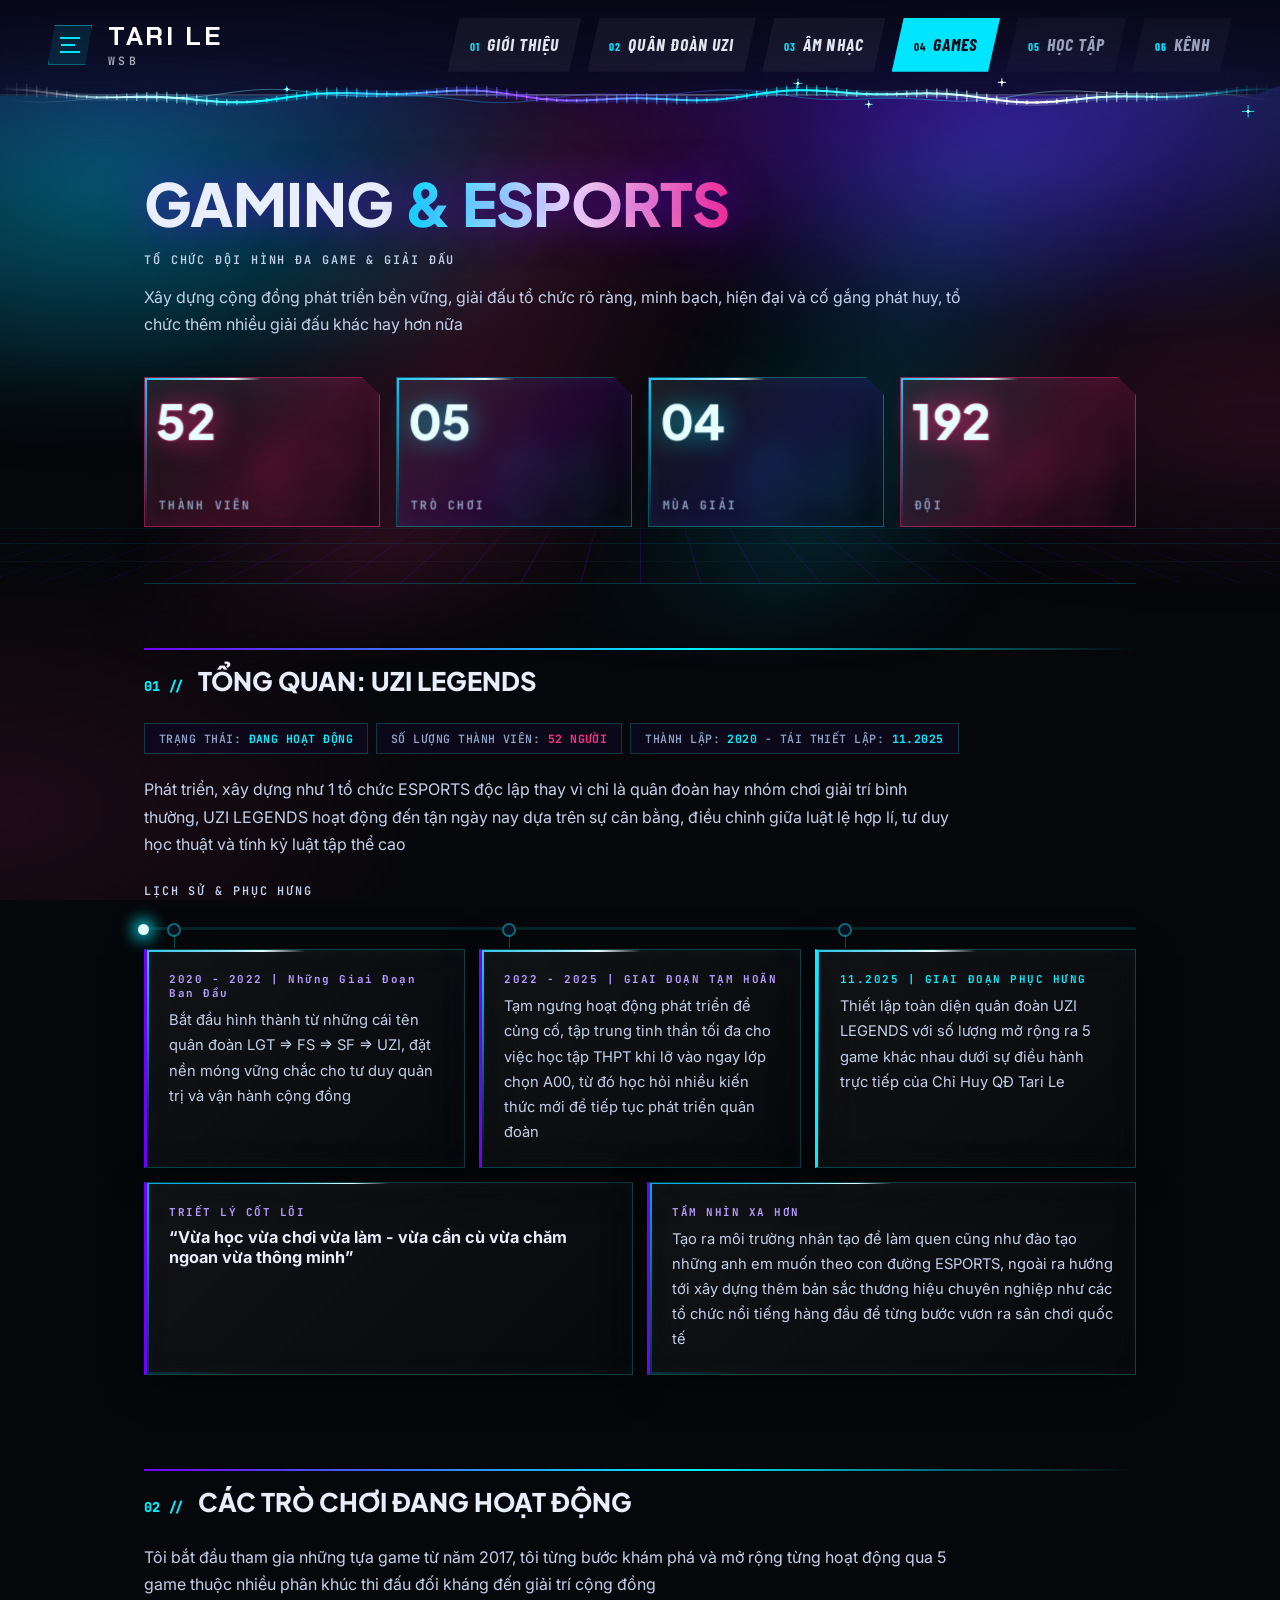
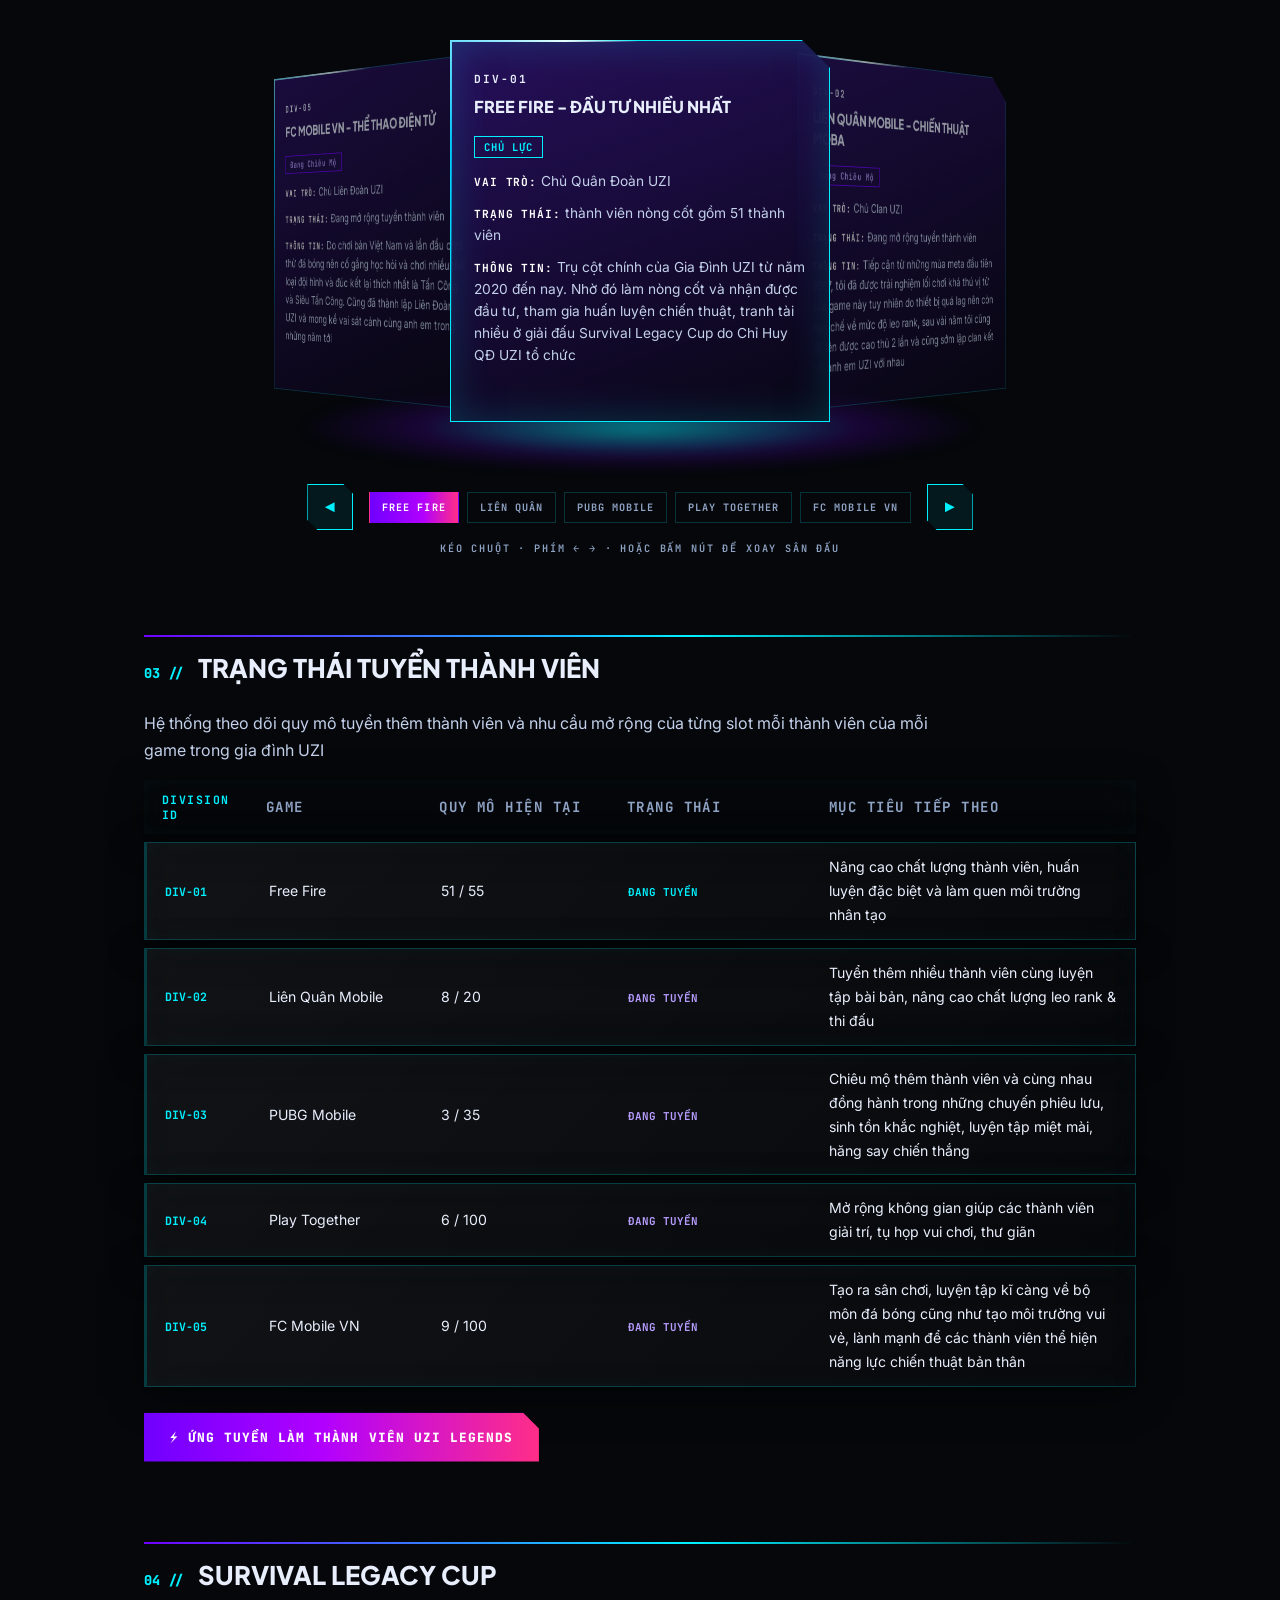
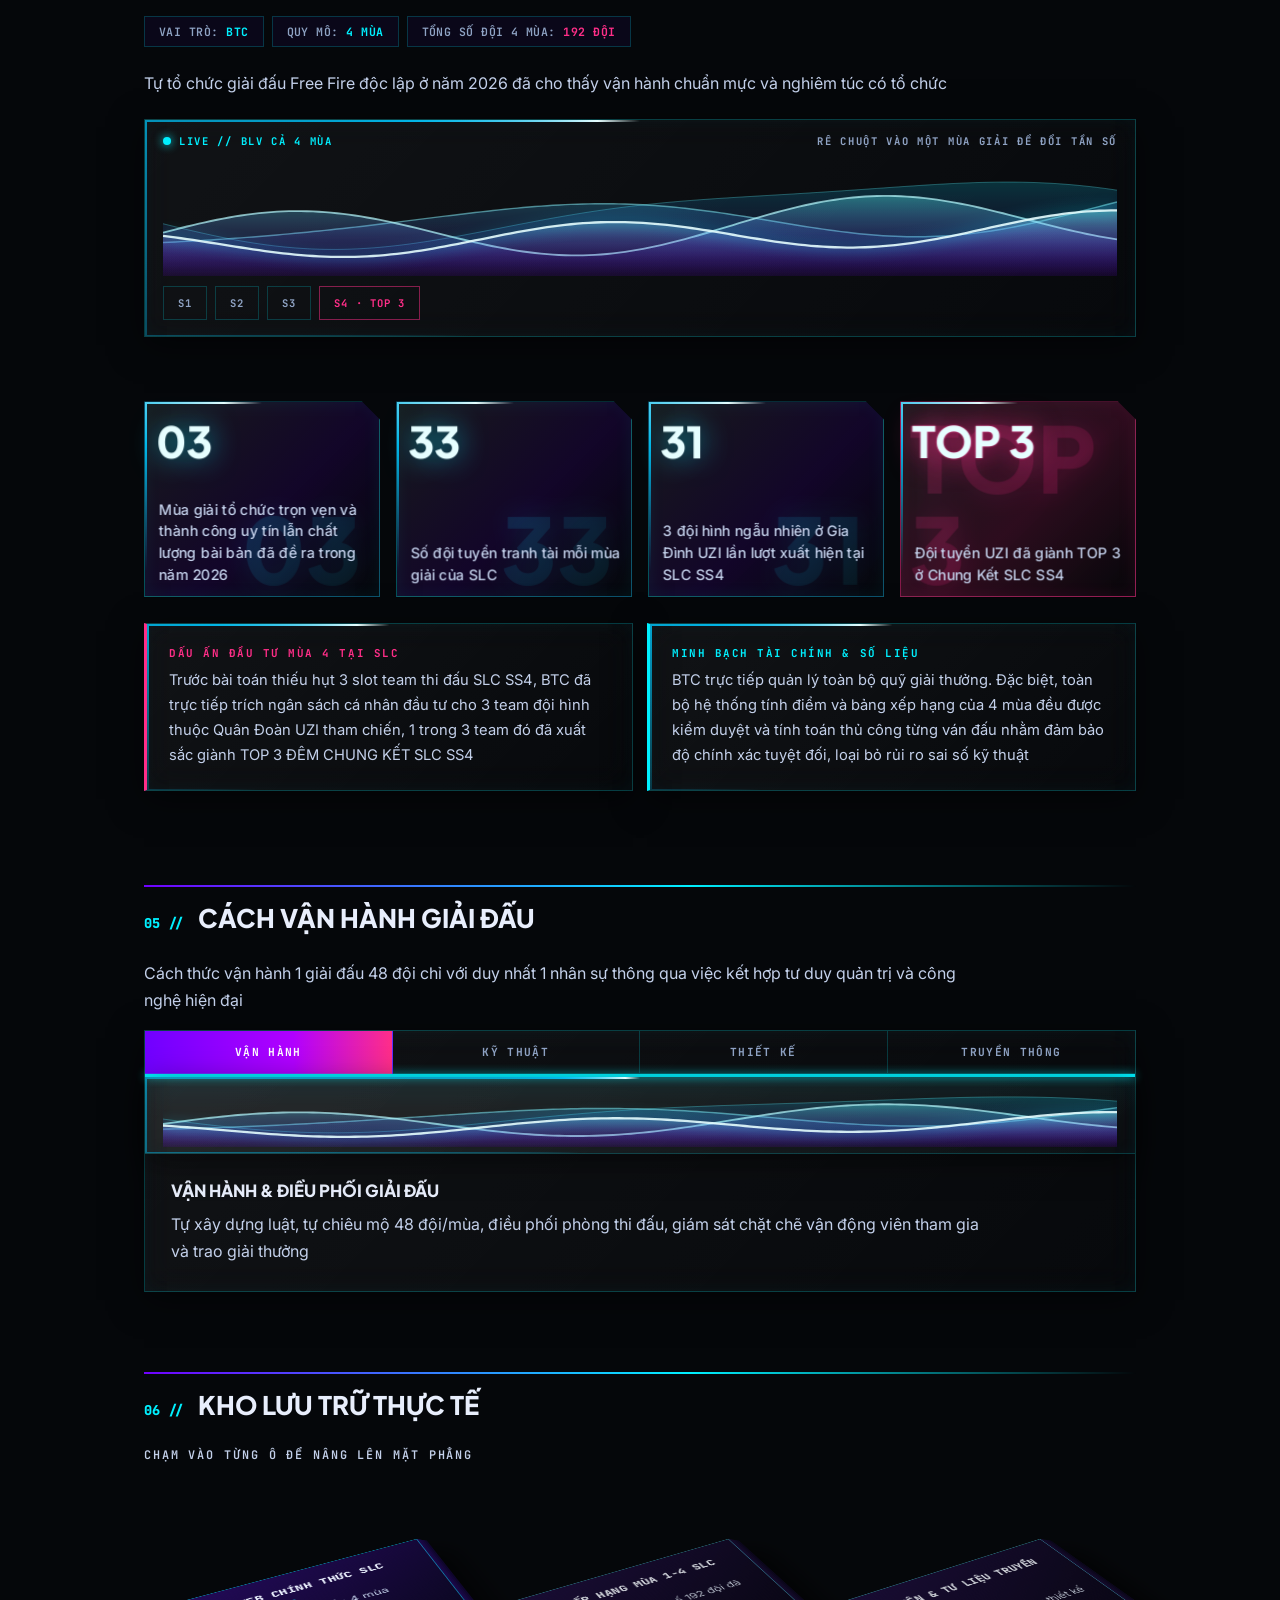
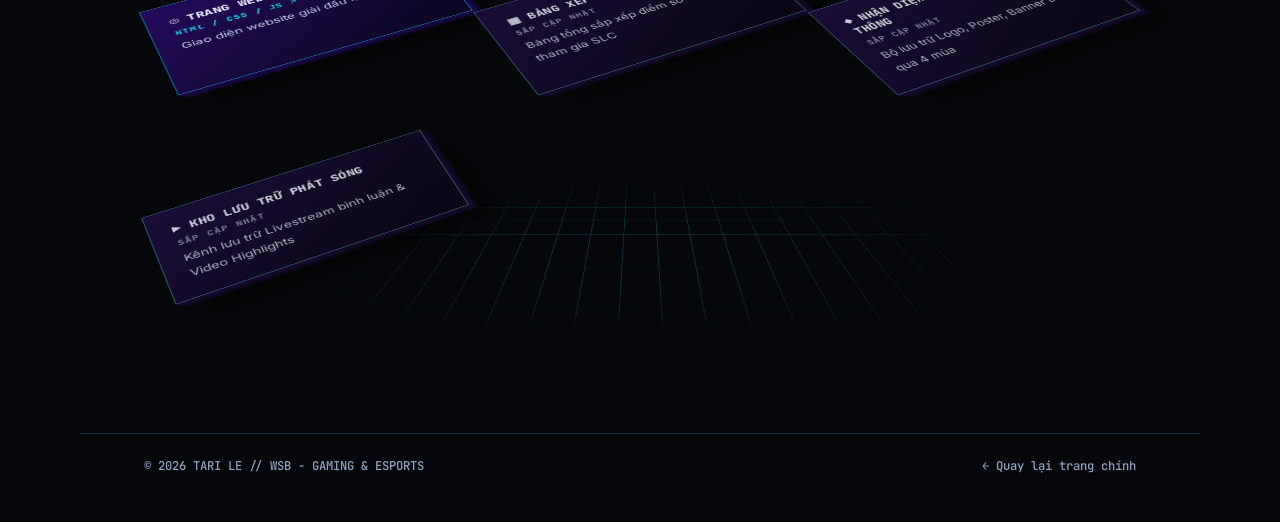
==== commit 3b40a5f0: "Add files via upload" ====
--- a/games.html
+++ b/games.html
@@ -26,18 +26,18 @@
 </header>
 
 <section class="gm-sec" id="to-chuc">
-  <div class="gm-hd"><b>01 //</b><h2>TỔNG QUAN: UZI  LEGENDS</h2></div>
+  <div class="gm-hd"><b>01 //</b><h2 data-sc="TỔNG QUAN: UZI  LEGENDS">TỔNG QUAN: UZI  LEGENDS</h2></div>
   <div class="gm-chips"><span>TRẠNG THÁI: <b>ĐANG HOẠT ĐỘNG</b></span><span>SỐ LƯỢNG THÀNH VIÊN: <b class="g">52 NGƯỜI</b></span><span>THÀNH LẬP: <b>2020</b> - TÁI THIẾT LẬP: <b>11.2025</b></span></div>
   <p>Phát triển, xây dựng như 1 tổ chức ESPORTS độc lập thay vì chỉ là quân đoàn hay nhóm chơi giải trí bình thường, UZI  LEGENDS hoạt động đến tận ngày nay dựa trên sự cân bằng, điều chỉnh giữa luật lệ hợp lí, tư duy học thuật và tính kỷ luật tập thể cao</p>
   <p class="gm-sub" style="margin-top:1.6rem">LỊCH SỬ &amp; PHỤC HƯNG</p>
-  <div class="gm-g3">
-    <div class="gm-cd"><small>2020 - 2022 | Những Giai Đoạn Ban Đầu</small><p>Bắt đầu hình thành từ những cái tên quân đoàn LGT =&gt; FS =&gt; SF =&gt; UZI, đặt nền móng vững chắc cho tư duy quản trị và vận hành cộng đồng</p></div>
-    <div class="gm-cd"><small>2022 - 2025 | GIAI ĐOẠN TẠM HOÃN</small><p>Tạm ngưng hoạt động phát triển để củng cố, tập trung tinh thần tối đa cho việc học tập THPT khi lỡ vào ngay lớp chọn A00, từ đó học hỏi nhiều kiến thức mới để tiếp tục phát triển quân đoàn</p></div>
-    <div class="gm-cd v"><small>11.2025 | GIAI ĐOẠN PHỤC HƯNG</small><p>Thiết lập toàn diện quân đoàn UZI  LEGENDS với số lượng mở rộng ra 5 game khác nhau dưới sự điều hành trực tiếp của Chỉ Huy QĐ Tari Le</p></div>
+  <div class="gm-g3 gm-tl" id="gmTl">
+    <div class="gm-cd"><small data-sc="2020 - 2022 | Những Giai Đoạn Ban Đầu">2020 - 2022 | Những Giai Đoạn Ban Đầu</small><p>Bắt đầu hình thành từ những cái tên quân đoàn LGT =&gt; FS =&gt; SF =&gt; UZI, đặt nền móng vững chắc cho tư duy quản trị và vận hành cộng đồng</p></div>
+    <div class="gm-cd"><small data-sc="2022 - 2025 | GIAI ĐOẠN TẠM HOÃN">2022 - 2025 | GIAI ĐOẠN TẠM HOÃN</small><p>Tạm ngưng hoạt động phát triển để củng cố, tập trung tinh thần tối đa cho việc học tập THPT khi lỡ vào ngay lớp chọn A00, từ đó học hỏi nhiều kiến thức mới để tiếp tục phát triển quân đoàn</p></div>
+    <div class="gm-cd v"><small data-sc="11.2025 | GIAI ĐOẠN PHỤC HƯNG">11.2025 | GIAI ĐOẠN PHỤC HƯNG</small><p>Thiết lập toàn diện quân đoàn UZI  LEGENDS với số lượng mở rộng ra 5 game khác nhau dưới sự điều hành trực tiếp của Chỉ Huy QĐ Tari Le</p></div>
   </div>
   <div class="gm-g3" style="grid-template-columns:repeat(auto-fit,minmax(320px,1fr))">
-    <div class="gm-cd"><small>TRIẾT LÝ CỐT LÕI</small><h3>“Vừa học vừa chơi vừa làm - vừa cần cù vừa chăm ngoan vừa thông minh”</h3></div>
-    <div class="gm-cd"><small>TẦM NHÌN XA HƠN</small><p>Tạo ra môi trường nhân tạo để làm quen cũng như đào tạo những anh em muốn theo con đường ESPORTS, ngoài ra hướng tới xây dựng thêm bản sắc thương hiệu chuyên nghiệp như các tổ chức nổi tiếng hàng đầu để từng bước vươn ra sân chơi quốc tế</p></div>
+    <div class="gm-cd"><small data-sc="TRIẾT LÝ CỐT LÕI">TRIẾT LÝ CỐT LÕI</small><h3>“Vừa học vừa chơi vừa làm - vừa cần cù vừa chăm ngoan vừa thông minh”</h3></div>
+    <div class="gm-cd"><small data-sc="TẦM NHÌN XA HƠN">TẦM NHÌN XA HƠN</small><p>Tạo ra môi trường nhân tạo để làm quen cũng như đào tạo những anh em muốn theo con đường ESPORTS, ngoài ra hướng tới xây dựng thêm bản sắc thương hiệu chuyên nghiệp như các tổ chức nổi tiếng hàng đầu để từng bước vươn ra sân chơi quốc tế</p></div>
   </div>
 </section>
 
--- a/games.css
+++ b/games.css
@@ -1,8 +1,8 @@
-/* TRANG GAMES // Esports Broadcast & Stadium Arena: Midnight Navy #030A1C + Royal Cobalt #2563EB / #38BDF8 + Championship Gold #7DD3FC / #7DD3FC */
+/* TRANG GAMES // Esports Broadcast & Stadium Arena: Obsidian #05070A + Electric Cyan #00F0FF + Neon Violet #7000FF + Cyber Magenta #FF2E88 */
 @property --c{syntax:'<length>';inherits:false;initial-value:28px}
-body.gm{--sf:rgba(9,18,42,.78);--ln:rgba(56,189,248,.2);--co:#2563EB;--sk:#38BDF8;--gd:#7DD3FC;--gy:#7DD3FC;--tx:#E8EEFC;--st:#8FA3C4;--fd:'Plus Jakarta Sans','Be Vietnam Pro',sans-serif;--fs:'Inter','Be Vietnam Pro',sans-serif;--fm:'JetBrains Mono','Be Vietnam Pro',monospace;
- background:radial-gradient(ellipse 80% 46% at 50% -8%,rgba(37,99,235,.38),transparent 70%),radial-gradient(ellipse 50% 40% at 100% 62%,rgba(56,189,248,.09),transparent 70%),radial-gradient(ellipse 50% 40% at 0% 88%,rgba(37,99,235,.14),transparent 70%),#030A1C;background-attachment:fixed;color:var(--tx);font-family:var(--fs);line-height:1.7}
-html{background:#030A1C;scroll-behavior:smooth}.gm .stars{display:none}
+body.gm{--sf:rgba(12,8,30,.78);--ln:rgba(0,240,255,.2);--co:#7000FF;--sk:#00F0FF;--gd:#FF2E88;--gy:#FF2E88;--tx:#E8EEFC;--st:#8FA3C4;--fd:'Plus Jakarta Sans','Be Vietnam Pro',sans-serif;--fs:'Inter','Be Vietnam Pro',sans-serif;--fm:'JetBrains Mono','Be Vietnam Pro',monospace;
+ background:radial-gradient(ellipse 80% 46% at 50% -8%,rgba(112,0,255,.38),transparent 70%),radial-gradient(ellipse 50% 40% at 100% 62%,rgba(0,240,255,.09),transparent 70%),radial-gradient(ellipse 50% 40% at 0% 88%,rgba(112,0,255,.14),transparent 70%),#05070A;background-attachment:fixed;color:var(--tx);font-family:var(--fs);line-height:1.7}
+html{background:#05070A;scroll-behavior:smooth}.gm .stars{display:none}
 .gm-main{max-width:1120px;margin:0 auto;padding:130px 5% 30px}
 .gm-main p{margin:0 0 1rem;color:#C3D0EA;max-width:820px}
 .gm-k{display:inline-flex;align-items:center;gap:10px;font:700 .74rem var(--fm);letter-spacing:.2em;color:var(--sk)}
@@ -11,27 +11,27 @@
 /* HERO: sân vận động — sàn lưới phối cảnh chạy + chùm đèn pha quét */
 .gm-hero{position:relative;overflow:hidden;padding:1.5rem 0 3.5rem;border-bottom:1px solid var(--ln)}
 .gm-hero>*{position:relative;z-index:1}
-.gm-hero::before{content:"";position:absolute;inset:-20% -10% auto;height:120%;z-index:0;pointer-events:none;background:conic-gradient(from 196deg at 12% -12%,transparent 0 14deg,rgba(56,189,248,.17) 22deg,transparent 32deg),conic-gradient(from 148deg at 88% -12%,transparent 0 14deg,rgba(37,99,235,.24) 22deg,transparent 32deg);animation:gmBeam 9s ease-in-out infinite alternate}
+.gm-hero::before{content:"";position:absolute;inset:-20% -10% auto;height:120%;z-index:0;pointer-events:none;background:conic-gradient(from 196deg at 12% -12%,transparent 0 14deg,rgba(0,240,255,.17) 22deg,transparent 32deg),conic-gradient(from 148deg at 88% -12%,transparent 0 14deg,rgba(112,0,255,.24) 22deg,transparent 32deg);animation:gmBeam 9s ease-in-out infinite alternate}
 @keyframes gmBeam{from{transform:rotate(-3deg) translateX(-2%)}to{transform:rotate(3deg) translateX(2%)}}
 .gm-hero::after{content:none}
-.gm-floor{position:absolute!important;left:-25%;right:-25%;bottom:0;height:300px;z-index:0;pointer-events:none;background:linear-gradient(rgba(56,189,248,.3) 1px,transparent 1px),linear-gradient(90deg,rgba(56,189,248,.3) 1px,transparent 1px);background-size:60px 60px;transform:perspective(480px) rotateX(66deg);transform-origin:50% 100%;-webkit-mask:linear-gradient(transparent,#000000 75%);mask:linear-gradient(transparent,#000000 75%);animation:gmFloor 3.2s linear infinite;opacity:.6}
+.gm-floor{position:absolute!important;left:-25%;right:-25%;bottom:0;height:300px;z-index:0;pointer-events:none;background:linear-gradient(rgba(0,240,255,.3) 1px,transparent 1px),linear-gradient(90deg,rgba(0,240,255,.3) 1px,transparent 1px);background-size:60px 60px;transform:perspective(480px) rotateX(66deg);transform-origin:50% 100%;-webkit-mask:linear-gradient(transparent,#000000 75%);mask:linear-gradient(transparent,#000000 75%);animation:gmFloor 3.2s linear infinite;opacity:.6}
 @keyframes gmFloor{to{background-position:0 60px,0 0}}
-.gm-h1{margin:1rem 0;font:900 clamp(1.7rem,5vw,3.7rem)/1.12 var(--fd);text-transform:uppercase;letter-spacing:.01em;text-shadow:0 0 34px rgba(37,99,235,.55)}
-.gm-h1 em{font-style:normal;background:linear-gradient(90deg,#38BDF8,#FFFFFF 50%,#38BDF8);background-size:200% auto;-webkit-background-clip:text;background-clip:text;-webkit-text-fill-color:transparent;animation:gmShine 4s linear infinite}
+.gm-h1{margin:1rem 0;font:900 clamp(1.7rem,5vw,3.7rem)/1.12 var(--fd);text-transform:uppercase;letter-spacing:.01em;text-shadow:0 0 34px rgba(112,0,255,.55)}
+.gm-h1 em{font-style:normal;background:linear-gradient(90deg,#00F0FF,#FFFFFF 50%,#00F0FF);background-size:200% auto;-webkit-background-clip:text;background-clip:text;-webkit-text-fill-color:transparent;animation:gmShine 4s linear infinite}
 @keyframes gmShine{to{background-position:200% center}}
 .gm-sub{margin:0 0 1.2rem;font:600 .74rem var(--fm);letter-spacing:.16em;color:var(--st)}
 /* THẺ SỐ LIỆU 3 LỚP: chữ nền chìm / khung giữa / số nổi, lệch pha khi di chuột */
 .gm-stats{display:grid;grid-template-columns:repeat(auto-fit,minmax(190px,1fr));gap:16px;margin-top:2.4rem}
 .gm-st{position:relative;height:150px;perspective:700px;--mx:0;--my:0}
 .st-in{position:absolute;inset:0;transform-style:preserve-3d;transform:rotateX(var(--rx,0deg)) rotateY(var(--ry,0deg));transition:transform .18s ease-out}
-.st-fr{position:absolute;inset:0;border:1px solid var(--ln);background:linear-gradient(160deg,rgba(37,99,235,.24),rgba(3,10,28,.78));box-shadow:inset 0 0 34px rgba(37,99,235,.2);clip-path:polygon(0 0,calc(100% - 18px) 0,100% 18px,100% 100%,0 100%);transition:border-color .3s}
-.st-bg{position:absolute;right:10px;bottom:-4px;font:900 6.2rem/1 var(--fd);font-style:normal;color:rgba(56,189,248,.11);transform:translate3d(calc(var(--mx)*-16px),calc(var(--my)*-10px),-38px)}
-.st-n{position:absolute;left:20px;top:24px;font:900 2.8rem/1 var(--fd);color:#FFFFFF;text-shadow:0 0 24px rgba(56,189,248,.85);transform:translate3d(calc(var(--mx)*13px),calc(var(--my)*8px),54px)}
+.st-fr{position:absolute;inset:0;border:1px solid var(--ln);background:linear-gradient(160deg,rgba(112,0,255,.24),rgba(5,7,10,.78));box-shadow:inset 0 0 34px rgba(112,0,255,.2);clip-path:polygon(0 0,calc(100% - 18px) 0,100% 18px,100% 100%,0 100%);transition:border-color .3s}
+.st-bg{position:absolute;right:10px;bottom:-4px;font:900 6.2rem/1 var(--fd);font-style:normal;color:rgba(0,240,255,.11);transform:translate3d(calc(var(--mx)*-16px),calc(var(--my)*-10px),-38px)}
+.st-n{position:absolute;left:20px;top:24px;font:900 2.8rem/1 var(--fd);color:#FFFFFF;text-shadow:0 0 24px rgba(0,240,255,.85);transform:translate3d(calc(var(--mx)*13px),calc(var(--my)*8px),54px)}
 .st-l{position:absolute;left:20px;right:16px;bottom:16px;font:700 .7rem/1.4 var(--fm);letter-spacing:.16em;color:var(--st);transform:translateZ(28px)}
 .gm-st:hover .st-fr{border-color:var(--sk)}
-.gm-st.g .st-fr{border-color:rgba(125,211,252,.5);background:linear-gradient(160deg,rgba(125,211,252,.18),rgba(3,10,28,.78));box-shadow:inset 0 0 34px rgba(125,211,252,.14)}
-.gm-st.g .st-n{background:linear-gradient(180deg,#7DD3FC,#7DD3FC);-webkit-background-clip:text;background-clip:text;-webkit-text-fill-color:transparent;text-shadow:none;filter:drop-shadow(0 0 14px rgba(125,211,252,.75))}
-.gm-st.g .st-bg{color:rgba(125,211,252,.13)}.gm-st.g:hover .st-fr{border-color:var(--gy)}
+.gm-st.g .st-fr{border-color:rgba(255,46,136,.5);background:linear-gradient(160deg,rgba(255,46,136,.18),rgba(5,7,10,.78));box-shadow:inset 0 0 34px rgba(255,46,136,.14)}
+.gm-st.g .st-n{background:linear-gradient(180deg,#FF2E88,#FF2E88);-webkit-background-clip:text;background-clip:text;-webkit-text-fill-color:transparent;text-shadow:none;filter:drop-shadow(0 0 14px rgba(255,46,136,.75))}
+.gm-st.g .st-bg{color:rgba(255,46,136,.13)}.gm-st.g:hover .st-fr{border-color:var(--gy)}
 .gm-met{display:grid;grid-template-columns:repeat(auto-fit,minmax(230px,1fr));gap:16px;margin:1.6rem 0}
 .gm-met .gm-st{height:196px}.gm-met .st-n{font-size:2.5rem}
 .gm-met .st-l{font:500 .86rem/1.5 var(--fs);letter-spacing:0;color:#C3D0EA}
@@ -41,31 +41,31 @@
 .gm-hd b{font:800 .85rem var(--fm);color:var(--sk)}.gm-hd h2{margin:0;font:800 clamp(1.05rem,2.4vw,1.6rem)/1.3 var(--fd);text-transform:uppercase}
 .gm-chips{display:flex;flex-wrap:wrap;gap:8px;margin-bottom:1.4rem}
 .gm-chips span{padding:7px 14px;border:1px solid var(--ln);background:var(--sf);font:600 .72rem var(--fm);letter-spacing:.04em;color:var(--st)}.gm-chips b{color:var(--sk)}
-.gm-chips b.g,.gm-bg.g{background:linear-gradient(180deg,#7DD3FC,#7DD3FC);-webkit-background-clip:text;background-clip:text;-webkit-text-fill-color:transparent}
+.gm-chips b.g,.gm-bg.g{background:linear-gradient(180deg,#FF2E88,#FF2E88);-webkit-background-clip:text;background-clip:text;-webkit-text-fill-color:transparent}
 .gm-cd{position:relative;padding:22px;background:var(--sf);border:1px solid var(--ln);border-left:3px solid var(--co);transition:transform .25s,border-color .25s,box-shadow .25s}
-.gm-cd:hover{transform:translateY(-4px);border-color:var(--sk);box-shadow:0 14px 40px -14px rgba(37,99,235,.7)}
+.gm-cd:hover{transform:translateY(-4px);border-color:var(--sk);box-shadow:0 14px 40px -14px rgba(112,0,255,.7)}
 .gm-g3{display:grid;grid-template-columns:repeat(auto-fit,minmax(260px,1fr));gap:14px;margin-bottom:14px}
-.gm-cd small{display:block;margin-bottom:8px;font:700 .68rem var(--fm);letter-spacing:.14em;color:#6EA8FF}
+.gm-cd small{display:block;margin-bottom:8px;font:700 .68rem var(--fm);letter-spacing:.14em;color:#B79CFF}
 .gm-cd h3{margin:0 0 .6rem;font:700 1.02rem var(--fs)}.gm-cd p{margin:0;font-size:.92rem}
 .gm-cd.v{border-left-color:var(--sk)}.gm-cd.v small{color:var(--sk)}
-.gm-cd.am{border-left-color:var(--gd)}.gm-cd.am small{color:var(--gy)}.gm-cd.am:hover{border-color:var(--gd);box-shadow:0 14px 40px -14px rgba(125,211,252,.6)}
+.gm-cd.am{border-left-color:var(--gd)}.gm-cd.am small{color:var(--gy)}.gm-cd.am:hover{border-color:var(--gd);box-shadow:0 14px 40px -14px rgba(255,46,136,.6)}
 /* ===== 3D STADIUM CAROUSEL ===== */
 .car-stage{position:relative;perspective:1500px;padding:26px 0 56px;overflow:hidden;cursor:grab;touch-action:pan-y;user-select:none;-webkit-user-select:none;outline:none}
 .car-stage:active{cursor:grabbing}.car-stage:focus-visible{box-shadow:inset 0 0 0 1px var(--sk)}
-.car-stage::before{content:"";position:absolute;left:50%;bottom:6px;width:70%;height:90px;transform:translateX(-50%);background:radial-gradient(ellipse,rgba(56,189,248,.5),rgba(37,99,235,.18) 45%,transparent 70%);filter:blur(6px);pointer-events:none}
+.car-stage::before{content:"";position:absolute;left:50%;bottom:6px;width:70%;height:90px;transform:translateX(-50%);background:radial-gradient(ellipse,rgba(0,240,255,.5),rgba(112,0,255,.18) 45%,transparent 70%);filter:blur(6px);pointer-events:none}
 .car-ring{position:relative;display:grid;width:min(380px,78vw);margin:0 auto;transform-style:preserve-3d;will-change:transform}
-.car-it{--c:28px;grid-area:1/1;position:relative;overflow:hidden;padding:24px;background:linear-gradient(160deg,rgba(17,40,98,.95),rgba(6,12,30,.96));box-shadow:inset 0 0 0 1px rgba(56,189,248,.28);clip-path:polygon(0 0,calc(100% - var(--c)) 0,100% var(--c),100% 100%,0 100%);transition:filter .3s;pointer-events:none}
-.car-it.on{pointer-events:auto;box-shadow:inset 0 0 0 1px var(--sk),inset 0 0 40px rgba(56,189,248,.18)}
-.car-it::before{content:"";position:absolute;top:0;bottom:0;left:-6px;width:3px;background:var(--sk);box-shadow:0 0 18px 4px rgba(56,189,248,.6);opacity:0}
+.car-it{--c:28px;grid-area:1/1;position:relative;overflow:hidden;padding:24px;background:linear-gradient(160deg,rgba(40,16,96,.95),rgba(8,6,20,.96));box-shadow:inset 0 0 0 1px rgba(0,240,255,.28);clip-path:polygon(0 0,calc(100% - var(--c)) 0,100% var(--c),100% 100%,0 100%);transition:filter .3s;pointer-events:none}
+.car-it.on{pointer-events:auto;box-shadow:inset 0 0 0 1px var(--sk),inset 0 0 40px rgba(0,240,255,.18)}
+.car-it::before{content:"";position:absolute;top:0;bottom:0;left:-6px;width:3px;background:var(--sk);box-shadow:0 0 18px 4px rgba(0,240,255,.6);opacity:0}
 .car-it.on:hover::before{animation:gmLz .9s linear forwards}
 @keyframes gmLz{0%{left:-6px;opacity:1}100%{left:100%;opacity:1}}
 .gm-id{font:700 .7rem var(--fm);letter-spacing:.18em;color:var(--st)}
 .car-it h3{margin:.3rem 0 .8rem;font:800 1.02rem/1.4 var(--fd);text-transform:uppercase}
-.gm-bg{display:inline-block;margin-bottom:.8rem;padding:3px 9px;border:1px solid var(--co);color:#7DB4FF;font:700 .66rem var(--fm);letter-spacing:.1em}.gm-bg.v{border-color:var(--sk);color:var(--sk)}
+.gm-bg{display:inline-block;margin-bottom:.8rem;padding:3px 9px;border:1px solid var(--co);color:#B79CFF;font:700 .66rem var(--fm);letter-spacing:.1em}.gm-bg.v{border-color:var(--sk);color:var(--sk)}
 .car-it p{margin:0 0 .6rem;font-size:.86rem;line-height:1.6}.car-it p b{color:#FFFFFF;font-family:var(--fm);font-size:.7rem;letter-spacing:.08em}
 .car-ctl{display:flex;align-items:center;justify-content:center;gap:16px;margin-top:6px;flex-wrap:wrap}
-.car-b{width:46px;height:46px;border:1px solid var(--sk);background:rgba(56,189,248,.08);color:var(--sk);font:700 1rem var(--fm);cursor:pointer;clip-path:polygon(0 0,calc(100% - 10px) 0,100% 10px,100% 100%,10px 100%,0 calc(100% - 10px));transition:background .2s,color .2s}
-.car-b:hover,.car-b:focus-visible{background:var(--sk);color:#030A1C;outline:none}
+.car-b{width:46px;height:46px;border:1px solid var(--sk);background:rgba(0,240,255,.08);color:var(--sk);font:700 1rem var(--fm);cursor:pointer;clip-path:polygon(0 0,calc(100% - 10px) 0,100% 10px,100% 100%,10px 100%,0 calc(100% - 10px));transition:background .2s,color .2s}
+.car-b:hover,.car-b:focus-visible{background:var(--sk);color:#05070A;outline:none}
 .car-dots{display:flex;gap:8px;flex-wrap:wrap;justify-content:center}
 .car-dots button{padding:8px 12px;border:1px solid var(--ln);background:none;color:var(--st);font:700 .64rem var(--fm);letter-spacing:.1em;cursor:pointer;transition:all .25s}
 .car-dots button:hover{color:#FFFFFF;border-color:var(--sk)}.car-dots button.on{background:linear-gradient(90deg,var(--co),var(--sk));border-color:transparent;color:#FFFFFF}
@@ -76,14 +76,14 @@
 .gm-mh{font:700 .66rem var(--fm);letter-spacing:.14em;color:var(--st)}
 .gm-mx li{margin-bottom:8px;background:var(--sf);border:1px solid var(--ln);border-left:3px solid var(--ln);transition:transform .25s,border-color .25s}
 .gm-mx li:hover,.gm-mx li:focus-within{transform:translateX(8px);border-left-color:var(--sk)}
-.gm-r span:first-child{font:700 .72rem var(--fm);color:var(--sk)}.gm-r span{font-size:.88rem}.gm-r b{font:700 .68rem var(--fm);color:#7DB4FF}.gm-r b.v{color:var(--sk)}
+.gm-r span:first-child{font:700 .72rem var(--fm);color:var(--sk)}.gm-r span{font-size:.88rem}.gm-r b{font:700 .68rem var(--fm);color:#B79CFF}.gm-r b.v{color:var(--sk)}
 .gm-x{display:grid;grid-template-rows:0fr;transition:grid-template-rows .3s}.gm-mx li:hover .gm-x,.gm-mx li:focus-within .gm-x{grid-template-rows:1fr}
-.gm-x>div{min-height:0;overflow:hidden}.gm-x a{display:inline-block;margin:0 18px 14px;padding:8px 16px;background:var(--co);color:#FFFFFF;font:700 .7rem var(--fm);letter-spacing:.06em}.gm-x a:hover{background:var(--sk);color:#030A1C}
-.gm-btn{display:inline-flex;align-items:center;gap:10px;padding:16px 26px;background:linear-gradient(90deg,var(--co),var(--sk));color:#FFFFFF;font:800 .8rem var(--fm);letter-spacing:.08em;clip-path:polygon(0 0,calc(100% - 16px) 0,100% 16px,100% 100%,0 100%);transition:filter .2s,transform .2s;box-shadow:0 0 30px rgba(37,99,235,.5)}
+.gm-x>div{min-height:0;overflow:hidden}.gm-x a{display:inline-block;margin:0 18px 14px;padding:8px 16px;background:var(--co);color:#FFFFFF;font:700 .7rem var(--fm);letter-spacing:.06em}.gm-x a:hover{background:var(--sk);color:#05070A}
+.gm-btn{display:inline-flex;align-items:center;gap:10px;padding:16px 26px;background:linear-gradient(90deg,var(--co),var(--sk));color:#FFFFFF;font:800 .8rem var(--fm);letter-spacing:.08em;clip-path:polygon(0 0,calc(100% - 16px) 0,100% 16px,100% 100%,0 100%);transition:filter .2s,transform .2s;box-shadow:0 0 30px rgba(112,0,255,.5)}
 .gm-btn:hover{filter:brightness(1.2);transform:translateX(6px)}
 /* ===== EQUALIZER PHÁT SÓNG ===== */
-.gm-eq{position:relative;margin:1.4rem 0;padding:14px 18px 16px;border:1px solid var(--ln);background:linear-gradient(180deg,rgba(9,18,42,.92),rgba(3,10,28,.92));transition:border-color .3s,box-shadow .3s}
-.gm-eq.hot{border-color:rgba(125,211,252,.65);box-shadow:0 0 44px rgba(125,211,252,.28),inset 0 0 30px rgba(125,211,252,.08)}
+.gm-eq{position:relative;margin:1.4rem 0;padding:14px 18px 16px;border:1px solid var(--ln);background:linear-gradient(180deg,rgba(12,8,30,.92),rgba(5,7,10,.92));transition:border-color .3s,box-shadow .3s}
+.gm-eq.hot{border-color:rgba(255,46,136,.65);box-shadow:0 0 44px rgba(255,46,136,.28),inset 0 0 30px rgba(255,46,136,.08)}
 .eq-top{display:flex;justify-content:space-between;gap:12px;flex-wrap:wrap;margin-bottom:8px;font:700 .66rem var(--fm);letter-spacing:.16em}
 .eq-live{display:inline-flex;align-items:center;gap:8px;color:var(--sk)}.eq-live i{width:8px;height:8px;border-radius:50%;background:var(--sk);box-shadow:0 0 10px var(--sk);animation:gmBl 1s steps(1) infinite}
 .gm-eq.hot .eq-live,.gm-eq.hot .eq-rd{color:var(--gy)}.gm-eq.hot .eq-live i{background:var(--gy);box-shadow:0 0 10px var(--gy)}
@@ -91,8 +91,8 @@
 .gm-eq canvas{display:block;width:100%;height:120px}.gm-eq.mini{margin:0;border:0;border-bottom:1px solid var(--ln);padding:6px 18px}.gm-eq.mini canvas{height:64px}
 .eq-ss{display:flex;gap:8px;flex-wrap:wrap;margin-top:10px}
 .eq-ss button{padding:9px 14px;border:1px solid var(--ln);background:none;color:var(--st);font:700 .66rem var(--fm);letter-spacing:.1em;cursor:pointer;transition:all .25s}
-.eq-ss button:hover,.eq-ss button:focus-visible{border-color:var(--gy);color:var(--gy);box-shadow:0 0 18px rgba(125,211,252,.35);outline:none}
-.eq-ss button.g{color:var(--gy);border-color:rgba(125,211,252,.5)}
+.eq-ss button:hover,.eq-ss button:focus-visible{border-color:var(--gy);color:var(--gy);box-shadow:0 0 18px rgba(255,46,136,.35);outline:none}
+.eq-ss button.g{color:var(--gy);border-color:rgba(255,46,136,.5)}
 /* hạ tầng: băng điều khiển 4 tab */
 .gm-tk{border:1px solid var(--ln);background:var(--sf)}
 .gm-tabs{display:grid;grid-template-columns:repeat(4,1fr)}
@@ -103,9 +103,9 @@
 .gm-pn{display:none;padding:26px}.gm-pn.on{display:block}.gm-pn h3{margin:0 0 .6rem;font:800 1.05rem var(--fd);text-transform:uppercase}.gm-pn p{margin:0}
 /* ===== KHO LƯU TRỮ: Isometric Dock ===== */
 .gm-ar{position:relative;display:grid;grid-template-columns:repeat(auto-fit,minmax(230px,1fr));gap:56px 38px;margin:1rem 0 4rem;padding:56px 14px 44px;perspective:1500px}
-.gm-ar::before{content:"";position:absolute;inset:6% -1% 0;background:linear-gradient(rgba(56,189,248,.22) 1px,transparent 1px),linear-gradient(90deg,rgba(56,189,248,.22) 1px,transparent 1px);background-size:44px 44px;transform:perspective(800px) rotateX(62deg);transform-origin:50% 100%;-webkit-mask:radial-gradient(ellipse at 50% 60%,#000000 20%,transparent 72%);mask:radial-gradient(ellipse at 50% 60%,#000000 20%,transparent 72%);pointer-events:none}
-.gm-ar a{position:relative;display:block;padding:22px;background:linear-gradient(145deg,#12307A,#0A1734);border:1px solid rgba(56,189,248,.45);transform:rotateX(52deg) rotateZ(-28deg);box-shadow:1px 1px 0 #0B2160,2px 2px 0 #0B2160,3px 3px 0 #0A1D55,4px 4px 0 #0A1D55,5px 5px 0 #091A4A,6px 6px 0 #091A4A,7px 7px 0 #07143A,8px 8px 0 #07143A,22px 26px 34px rgba(0,0,0,.65);transition:transform .5s cubic-bezier(.2,.9,.2,1),box-shadow .5s,background .3s;cursor:pointer}
-.gm-ar a:hover,.gm-ar a:focus-visible{transform:rotateX(0) rotateZ(0) translateY(-16px) scale(1.04);background:linear-gradient(145deg,#2563EB,#0F2A68);box-shadow:0 0 0 1px var(--sk),0 28px 50px rgba(37,99,235,.55),0 0 46px rgba(56,189,248,.4);outline:none;z-index:2}
+.gm-ar::before{content:"";position:absolute;inset:6% -1% 0;background:linear-gradient(rgba(0,240,255,.22) 1px,transparent 1px),linear-gradient(90deg,rgba(0,240,255,.22) 1px,transparent 1px);background-size:44px 44px;transform:perspective(800px) rotateX(62deg);transform-origin:50% 100%;-webkit-mask:radial-gradient(ellipse at 50% 60%,#000000 20%,transparent 72%);mask:radial-gradient(ellipse at 50% 60%,#000000 20%,transparent 72%);pointer-events:none}
+.gm-ar a{position:relative;display:block;padding:22px;background:linear-gradient(145deg,#240A5C,#0B0720);border:1px solid rgba(0,240,255,.45);transform:rotateX(52deg) rotateZ(-28deg);box-shadow:1px 1px 0 #1A0848,2px 2px 0 #1A0848,3px 3px 0 #170740,4px 4px 0 #170740,5px 5px 0 #130636,6px 6px 0 #130636,7px 7px 0 #0E052C,8px 8px 0 #0E052C,22px 26px 34px rgba(0,0,0,.65);transition:transform .5s cubic-bezier(.2,.9,.2,1),box-shadow .5s,background .3s;cursor:pointer}
+.gm-ar a:hover,.gm-ar a:focus-visible{transform:rotateX(0) rotateZ(0) translateY(-16px) scale(1.04);background:linear-gradient(145deg,#7000FF,#2A0C6E);box-shadow:0 0 0 1px var(--sk),0 28px 50px rgba(112,0,255,.55),0 0 46px rgba(0,240,255,.4);outline:none;z-index:2}
 .gm-ar b{display:block;font:800 .88rem var(--fm);letter-spacing:.04em}.gm-ar small{display:block;margin:6px 0;font:700 .64rem var(--fm);color:var(--sk);letter-spacing:.12em}.gm-ar p{margin:0;font-size:.84rem;color:#C3D0EA}
 .gm-ar a:hover small{color:#FFFFFF}
 .gm-ar a.off{cursor:default;filter:saturate(.6) brightness(.85)}.gm-ar a.off small{color:var(--st)}
@@ -117,22 +117,22 @@
 /* ===== v3: Deep Ocean & Sapphire Glass — hoàn toàn tự chạy, không phụ thuộc chuột ===== */
 @property --a{syntax:'<angle>';inherits:false;initial-value:0deg}
 .gm-h1{letter-spacing:-.01em}
-.gm-st .st-n,.gm-st.g .st-n{background:none;-webkit-text-fill-color:#E0F2FE;color:#E0F2FE;filter:none;text-shadow:0 0 26px rgba(56,189,248,.65)}
-.gm-st.g .st-bg{color:rgba(224,242,254,.12)}
+.gm-st .st-n,.gm-st.g .st-n{background:none;-webkit-text-fill-color:#E6FEFF;color:#E6FEFF;filter:none;text-shadow:0 0 26px rgba(0,240,255,.65)}
+.gm-st.g .st-bg{color:rgba(230,254,255,.12)}
 /* thẻ kính sapphire */
-.gm-cd,.gm-mx li,.gm-tk,.gm-eq{background:rgba(10,28,68,.45);-webkit-backdrop-filter:blur(16px);backdrop-filter:blur(16px);border-color:rgba(56,189,248,.25)}
-.gm-cd{border-left-color:#0EA5E9}
+.gm-cd,.gm-mx li,.gm-tk,.gm-eq{background:rgba(18,12,44,.45);-webkit-backdrop-filter:blur(16px);backdrop-filter:blur(16px);border-color:rgba(0,240,255,.25)}
+.gm-cd{border-left-color:#00C8FF}
 /* 1 · cực quang đại dương chuyển động chậm */
 .gm-floor{display:none}
-.gm-hero::before{inset:-30% -15% -10%;height:auto;background:radial-gradient(40% 55% at 20% 30%,rgba(14,165,233,.42),transparent 70%),radial-gradient(38% 50% at 70% 20%,rgba(37,99,235,.5),transparent 70%),radial-gradient(34% 45% at 85% 72%,rgba(125,211,252,.2),transparent 70%);filter:blur(34px);animation:ocA 16s ease-in-out infinite alternate}
-.gm-hero::after{content:"";position:absolute;inset:-20% -10%;z-index:0;pointer-events:none;background:linear-gradient(115deg,transparent 30%,rgba(125,211,252,.15) 42%,transparent 54%),linear-gradient(115deg,transparent 52%,rgba(14,165,233,.13) 62%,transparent 72%);filter:blur(22px);animation:ocB 22s ease-in-out infinite alternate}
+.gm-hero::before{inset:-30% -15% -10%;height:auto;background:radial-gradient(40% 55% at 20% 30%,rgba(0,200,255,.42),transparent 70%),radial-gradient(38% 50% at 70% 20%,rgba(112,0,255,.5),transparent 70%),radial-gradient(34% 45% at 85% 72%,rgba(255,46,136,.2),transparent 70%);filter:blur(34px);animation:ocA 16s ease-in-out infinite alternate}
+.gm-hero::after{content:"";position:absolute;inset:-20% -10%;z-index:0;pointer-events:none;background:linear-gradient(115deg,transparent 30%,rgba(255,46,136,.15) 42%,transparent 54%),linear-gradient(115deg,transparent 52%,rgba(0,200,255,.13) 62%,transparent 72%);filter:blur(22px);animation:ocB 22s ease-in-out infinite alternate}
 @keyframes ocA{0%{transform:translate3d(-4%,2%,0) scale(1)}50%{transform:translate3d(3%,-3%,0) scale(1.12) rotate(2deg)}100%{transform:translate3d(6%,3%,0) scale(1.05) rotate(-2deg)}}
 @keyframes ocB{from{transform:translateX(-9%) skewX(-6deg)}to{transform:translateX(10%) skewX(6deg)}}
 /* 2 · trồi lên + mở khóa mờ dần */
 .rv{opacity:0;filter:blur(10px);transform:translateY(16px);transition:opacity .9s cubic-bezier(.2,.7,.2,1),filter .9s cubic-bezier(.2,.7,.2,1),transform .9s cubic-bezier(.2,.7,.2,1)}
 .rv.in{opacity:1;filter:blur(0);transform:none}
 /* 3 · vệt sáng thủy triều chạy quanh viền */
-.st-fr::before,.gm-cd::before,.car-it::after,.gm-eq::after{content:"";position:absolute;inset:0;padding:1.5px;pointer-events:none;background:conic-gradient(from var(--a),transparent 0 66%,rgba(14,165,233,.9) 82%,#E0F2FE 94%,transparent);-webkit-mask:linear-gradient(#000 0 0) content-box,linear-gradient(#000 0 0);-webkit-mask-composite:xor;mask:linear-gradient(#000 0 0) content-box exclude,linear-gradient(#000 0 0);animation:tide 6s linear infinite}
+.st-fr::before,.gm-cd::before,.car-it::after,.gm-eq::after{content:"";position:absolute;inset:0;padding:1.5px;pointer-events:none;background:conic-gradient(from var(--a),transparent 0 66%,rgba(0,200,255,.9) 82%,#E6FEFF 94%,transparent);-webkit-mask:linear-gradient(#000 0 0) content-box,linear-gradient(#000 0 0);-webkit-mask-composite:xor;mask:linear-gradient(#000 0 0) content-box exclude,linear-gradient(#000 0 0);animation:tide 6s linear infinite}
 .gm-stats .gm-st:nth-child(2) .st-fr::before,.gm-met .gm-st:nth-child(2) .st-fr::before{animation-delay:-1.5s}
 .gm-stats .gm-st:nth-child(3) .st-fr::before,.gm-met .gm-st:nth-child(3) .st-fr::before{animation-delay:-3s}
 .gm-stats .gm-st:nth-child(4) .st-fr::before,.gm-met .gm-st:nth-child(4) .st-fr::before{animation-delay:-4.5s}
@@ -140,3 +140,85 @@
 @keyframes tide{to{--a:360deg}}
 .gm-eq canvas{position:relative;z-index:1}
 @media(prefers-reduced-motion:reduce){.gm-hero::before,.gm-hero::after,.st-fr::before,.gm-cd::before,.car-it::after,.gm-eq::after{animation:none}.rv{opacity:1;filter:none;transform:none;transition:none}}
+
+
+/* ===== v4: Obsidian Neon Glass + 4D (nghiêng theo chuột · tự lắc khi không có chuột · lớp số trục Z · đèn pha theo con trỏ) ===== */
+@property --mx{syntax:'<number>';inherits:true;initial-value:0}
+@property --my{syntax:'<number>';inherits:true;initial-value:0}
+@property --ix{syntax:'<angle>';inherits:false;initial-value:0deg}
+@property --iy{syntax:'<angle>';inherits:false;initial-value:0deg}
+body.gm{background:radial-gradient(ellipse 70% 44% at 18% -6%,rgba(112,0,255,.34),transparent 70%),radial-gradient(ellipse 60% 42% at 92% 8%,rgba(0,240,255,.16),transparent 70%),radial-gradient(ellipse 50% 40% at 0% 90%,rgba(255,46,136,.1),transparent 70%),#05070A;background-attachment:fixed}
+.gm-h1 em{background:linear-gradient(90deg,#00F0FF,#FFFFFF 25%,#FF2E88 50%,#7000FF 75%,#00F0FF);background-size:200% auto;-webkit-background-clip:text;background-clip:text;-webkit-text-fill-color:transparent}
+.gm-h1{text-shadow:0 0 40px rgba(112,0,255,.6)}
+/* nút / tab đang chọn: tím → magenta (chữ trắng đọc rõ) */
+.gm-btn{background:linear-gradient(90deg,#7000FF,#B100FF 45%,#FF2E88);color:#fff;box-shadow:0 0 34px rgba(112,0,255,.55)}
+.car-dots button.on,.gm-tabs button.on{background:linear-gradient(90deg,#7000FF,#B100FF 60%,#FF2E88);color:#fff}
+/* sàn lưới 3D phối cảnh + hạt năng lượng */
+.gm-floor{display:block;opacity:.5;background-image:linear-gradient(rgba(0,240,255,.32) 1px,transparent 1px),linear-gradient(90deg,rgba(112,0,255,.5) 1px,transparent 1px)}
+.gm-pts{position:absolute!important;inset:0;z-index:0;pointer-events:none;overflow:hidden}
+.gm-pts i{position:absolute;bottom:-12px;left:var(--l);width:var(--s);height:var(--s);border-radius:50%;background:var(--pc);box-shadow:0 0 10px 2px var(--pc);opacity:0;animation:ptUp var(--d) linear var(--dl) infinite}
+@keyframes ptUp{0%{transform:translate3d(0,0,0);opacity:0}12%{opacity:.95}85%{opacity:.55}100%{transform:translate3d(var(--dx),-560px,0);opacity:0}}
+/* THẺ SỐ LIỆU 4D: kính mờ + 3 lớp độ sâu */
+.gm-st{animation:stSway 7s ease-in-out infinite alternate}
+.gm-stats .gm-st:nth-child(2n),.gm-met .gm-st:nth-child(2n){animation-direction:alternate-reverse;animation-delay:-2.3s}
+.gm-stats .gm-st:nth-child(3n),.gm-met .gm-st:nth-child(3n){animation-delay:-4.1s}
+.gm-st.live{animation:none}
+@keyframes stSway{from{--mx:-.7;--my:-.35}to{--mx:.7;--my:.35}}
+@keyframes stIdle{from{--ix:3.5deg;--iy:-6deg}to{--ix:-3.5deg;--iy:6deg}}
+.st-in{animation:stIdle 7s ease-in-out infinite alternate;transform:rotateX(calc(var(--ix) + var(--rx,0deg))) rotateY(calc(var(--iy) + var(--ry,0deg)))}
+.gm-st:nth-child(2n) .st-in{animation-direction:alternate-reverse}
+.gm-st.live .st-in{animation-play-state:paused}
+.st-fr{background:linear-gradient(135deg,rgba(255,255,255,.08),rgba(112,0,255,.13) 55%,rgba(5,7,10,.6));-webkit-backdrop-filter:blur(14px);backdrop-filter:blur(14px);border-color:rgba(0,240,255,.32);box-shadow:0 8px 32px rgba(0,0,0,.6),inset 0 0 18px rgba(0,240,255,.07);transition:border-color .3s,box-shadow .3s}
+.st-fr::after{content:"";position:absolute;inset:0;pointer-events:none;background:radial-gradient(230px circle at var(--sx,50%) var(--sy,50%),rgba(0,240,255,.3),rgba(112,0,255,.12) 45%,transparent 70%);opacity:0;transition:opacity .3s}
+.gm-st.live .st-fr::after{opacity:1}
+.gm-st:hover .st-fr{border-color:#00F0FF;box-shadow:0 18px 44px rgba(0,240,255,.25),inset 0 0 22px rgba(0,240,255,.16)}
+.gm-st.g .st-fr{border-color:rgba(255,46,136,.5);background:linear-gradient(135deg,rgba(255,255,255,.08),rgba(255,46,136,.16) 55%,rgba(5,7,10,.6));box-shadow:0 8px 32px rgba(0,0,0,.6),inset 0 0 18px rgba(255,46,136,.1)}
+.gm-st.g .st-fr::after{background:radial-gradient(230px circle at var(--sx,50%) var(--sy,50%),rgba(255,46,136,.34),rgba(112,0,255,.12) 45%,transparent 70%)}
+.gm-st.g:hover .st-fr{border-color:#FF2E88;box-shadow:0 18px 44px rgba(255,46,136,.3),inset 0 0 22px rgba(255,46,136,.18)}
+.st-bg{transform:translate3d(calc(var(--mx)*-26px),calc(var(--my)*-15px),-60px);color:rgba(0,240,255,.13)}
+.gm-st.g .st-bg{color:rgba(255,46,136,.16)}
+.st-n{transform:translate3d(calc(var(--mx)*12px),calc(var(--my)*8px),52px);text-shadow:0 0 28px rgba(0,240,255,.9),0 0 2px rgba(0,240,255,.8)}
+.gm-st.g .st-n{text-shadow:0 0 28px rgba(255,46,136,.9),0 0 2px rgba(255,46,136,.8)}
+.st-l{transform:translate3d(calc(var(--mx)*8px),calc(var(--my)*5px),36px)}
+/* số nhảy + glitch RGB khi đếm */
+.st-n.gl{animation:stGl .32s steps(2) infinite}
+@keyframes stGl{0%{text-shadow:-3px 0 #FF2E88,3px 0 #00F0FF}50%{text-shadow:3px 0 #FF2E88,-3px 0 #00F0FF;opacity:.88}100%{text-shadow:0 0 28px rgba(0,240,255,.9)}}
+/* kính mờ neon cho các thẻ còn lại */
+.gm-cd,.gm-mx li,.gm-tk,.gm-eq{background:linear-gradient(135deg,rgba(255,255,255,.05),rgba(255,255,255,.01));border-color:rgba(0,240,255,.22);box-shadow:0 8px 32px rgba(0,0,0,.5),inset 0 0 15px rgba(0,240,255,.04)}
+.gm-cd{border-left-color:#7000FF}.gm-cd.v{border-left-color:#00F0FF}
+.gm-cd:hover{border-color:#00F0FF;box-shadow:0 15px 40px rgba(0,240,255,.22),inset 0 0 20px rgba(0,240,255,.1)}
+@media(prefers-reduced-motion:reduce){.gm-st,.st-in,.gm-pts i,.st-n.gl{animation:none!important}}
+
+/* ===== NỀN TRÀN TOÀN MÀN HÌNH: các lớp nền của hero không còn bị cắt theo khung cột 1120px ===== */
+body.gm{overflow-x:clip}
+.gm-hero{overflow:visible}
+.gm-hero::before,.gm-hero::after{left:calc(50% - 70vw);right:auto;width:140vw;z-index:-1}
+.gm-hero::before{-webkit-mask:linear-gradient(#000 55%,transparent);mask:linear-gradient(#000 55%,transparent)}
+.gm-hero::after{-webkit-mask:linear-gradient(transparent,#000 20%,#000 80%,transparent);mask:linear-gradient(transparent,#000 20%,#000 80%,transparent)}
+.gm-floor{left:calc(50% - 75vw)!important;right:auto!important;width:150vw}
+.gm-pts{left:calc(50% - 50vw);right:auto;width:100vw}
+
+/* ===== DÒNG THỜI GIAN NĂNG LƯỢNG (phần 01): tia laser chạy theo cuộn, đánh thức từng thẻ lịch sử ===== */
+.gm-tl{position:relative;padding-top:34px}
+.gm-tl.vt{padding:0 0 0 34px}
+.tl-pipe{position:absolute;left:0;right:0;top:12px;height:3px;border-radius:3px;background:rgba(0,240,255,.12);pointer-events:none}
+.tl-fill{position:absolute;left:0;top:0;bottom:0;width:calc(var(--p,0)*100%);border-radius:3px;background:linear-gradient(90deg,#7000FF,#00F0FF 70%,#FF2E88);box-shadow:0 0 14px rgba(0,240,255,.8)}
+.tl-fill::after{content:"";position:absolute;right:-5px;top:50%;width:11px;height:11px;margin-top:-5px;border-radius:50%;background:#E6FEFF;box-shadow:0 0 16px 4px #00F0FF}
+.vt .tl-pipe{left:12px;right:auto;top:0;bottom:0;width:3px;height:auto}
+.vt .tl-fill{right:0;bottom:auto;width:auto;height:calc(var(--p,0)*100%);background:linear-gradient(180deg,#7000FF,#00F0FF 70%,#FF2E88)}
+.vt .tl-fill::after{right:auto;left:50%;top:auto;bottom:-5px;margin:0 0 0 -5px}
+.tl-node{position:absolute;top:-27px;left:20px;width:14px;height:14px;border-radius:50%;background:#0b1020;border:2px solid rgba(0,240,255,.4);transition:background .4s,box-shadow .4s,border-color .4s}
+.tl-node::after{content:"";position:absolute;left:50%;top:100%;width:1px;height:13px;background:rgba(0,240,255,.3)}
+.vt .tl-node{top:20px;left:-29px}.vt .tl-node::after{display:none}
+.gm-tl .gm-cd:not(.lit) p,.gm-tl .gm-cd:not(.lit) small{opacity:.42;transition:opacity .6s}
+.gm-tl .gm-cd p,.gm-tl .gm-cd small{transition:opacity .6s}
+.gm-tl .gm-cd.lit{box-shadow:0 0 0 1px rgba(0,240,255,.35),0 14px 44px -12px rgba(0,240,255,.55),inset 0 0 24px rgba(0,240,255,.08)}
+.gm-tl .gm-cd.lit .tl-node{background:#00F0FF;border-color:#E6FEFF;box-shadow:0 0 0 4px rgba(0,240,255,.18),0 0 18px #00F0FF;animation:tlPing 1.9s ease-out infinite}
+.gm-tl .gm-cd::after{content:"";position:absolute;left:0;right:0;top:0;height:2px;background:linear-gradient(90deg,transparent,#00F0FF,transparent);opacity:0;pointer-events:none}
+.gm-tl .gm-cd.lit::after{animation:tlScan 1.1s ease-out 1}
+/* rê chuột vào thẻ nào, thẻ còn lại mờ đi để tập trung */
+.gm-tl:has(.gm-cd:hover) .gm-cd:not(:hover) p,.gm-tl:has(.gm-cd:hover) .gm-cd:not(:hover) small{opacity:.3}
+.gm-tl .gm-cd:hover p,.gm-tl .gm-cd:hover small{opacity:1}
+@keyframes tlPing{0%{box-shadow:0 0 0 0 rgba(0,240,255,.55),0 0 18px #00F0FF}100%{box-shadow:0 0 0 12px rgba(0,240,255,0),0 0 18px #00F0FF}}
+@keyframes tlScan{0%{top:0;opacity:1}100%{top:100%;opacity:0}}
+@media(prefers-reduced-motion:reduce){.gm-tl .gm-cd.lit .tl-node,.gm-tl .gm-cd.lit::after{animation:none}}
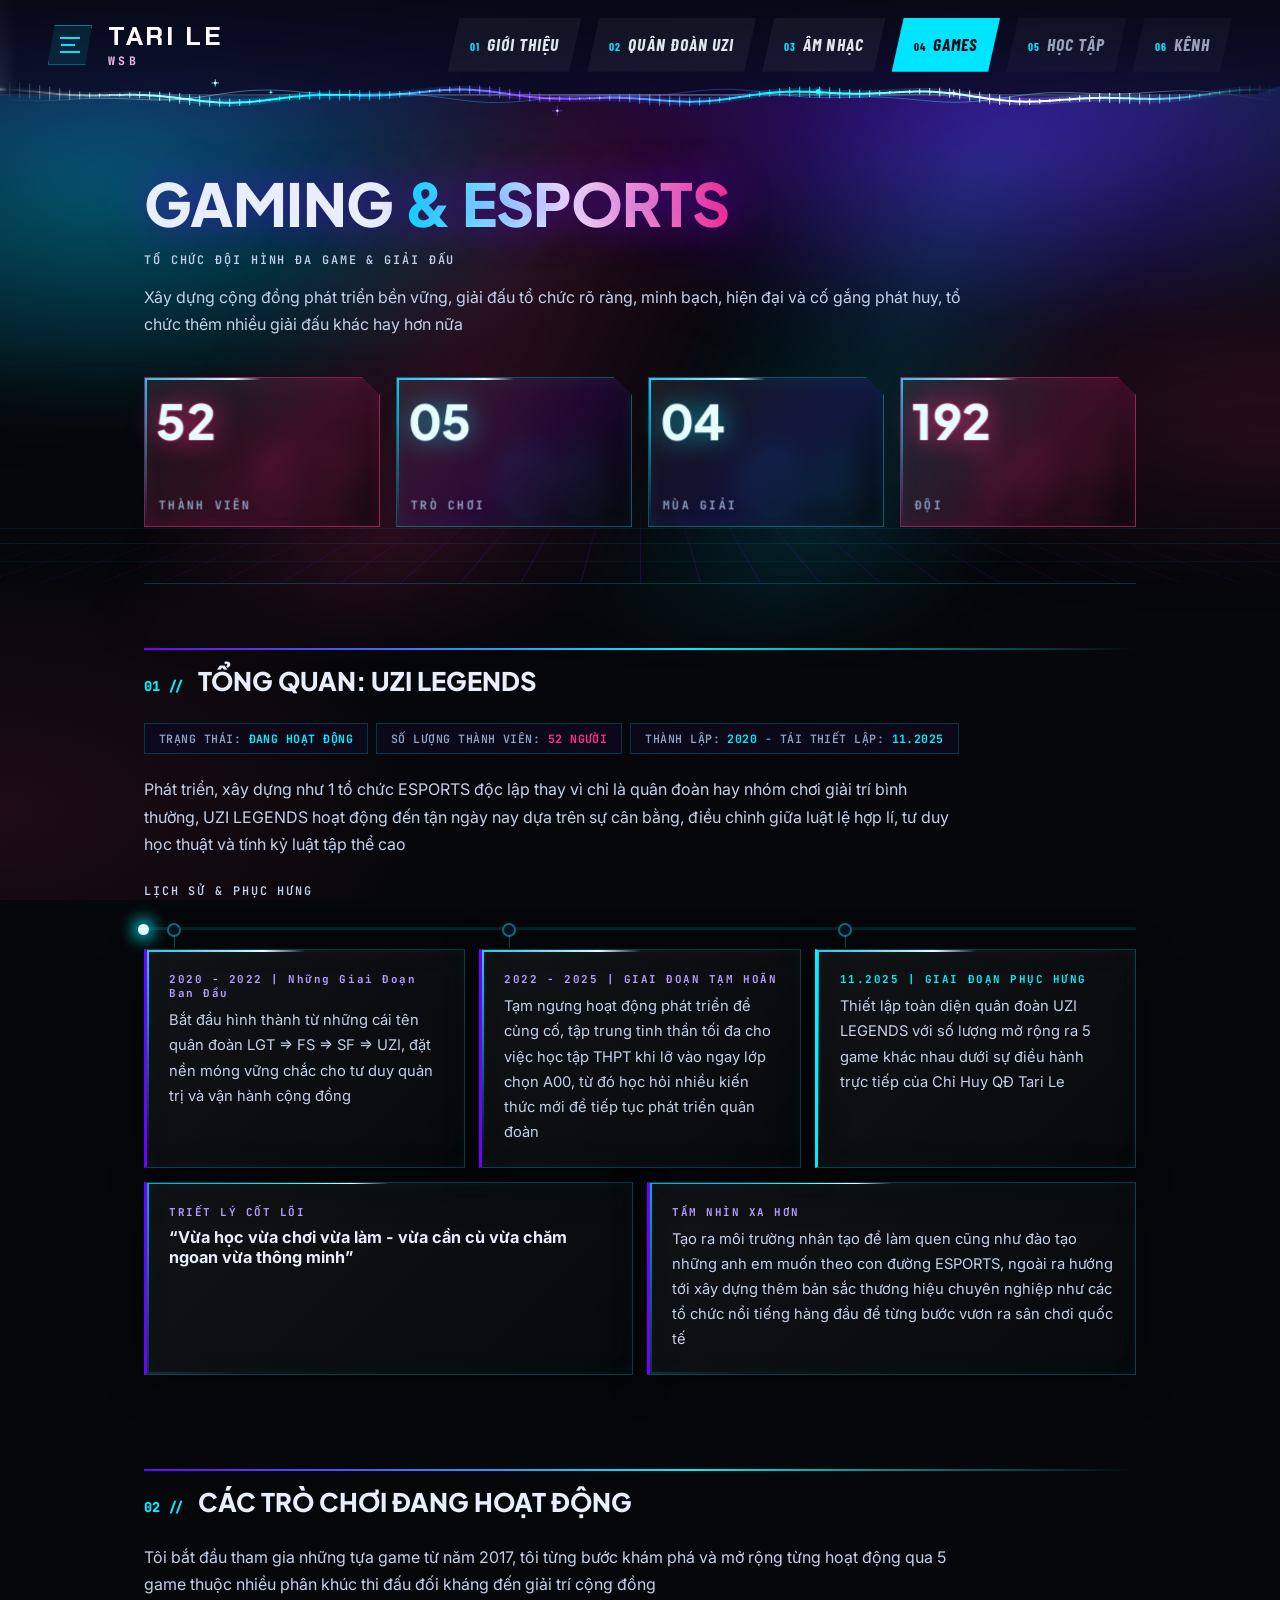
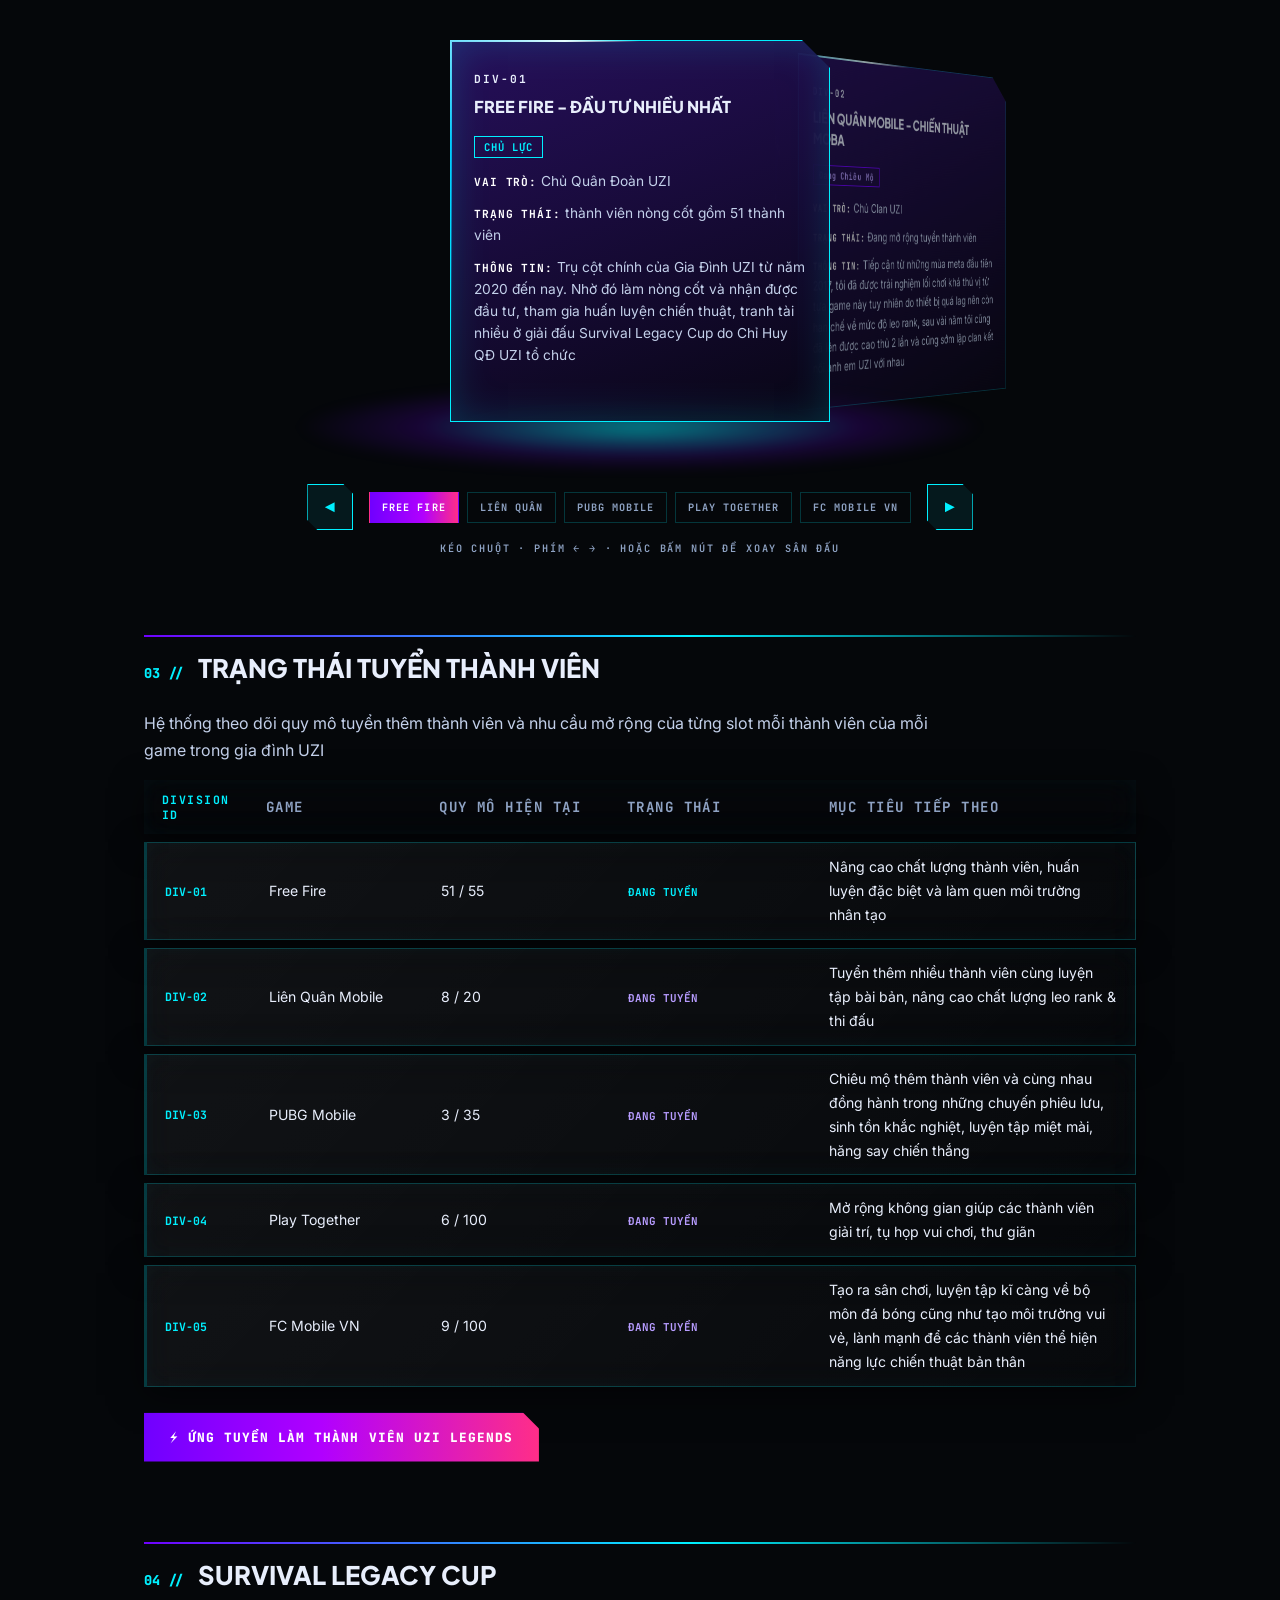
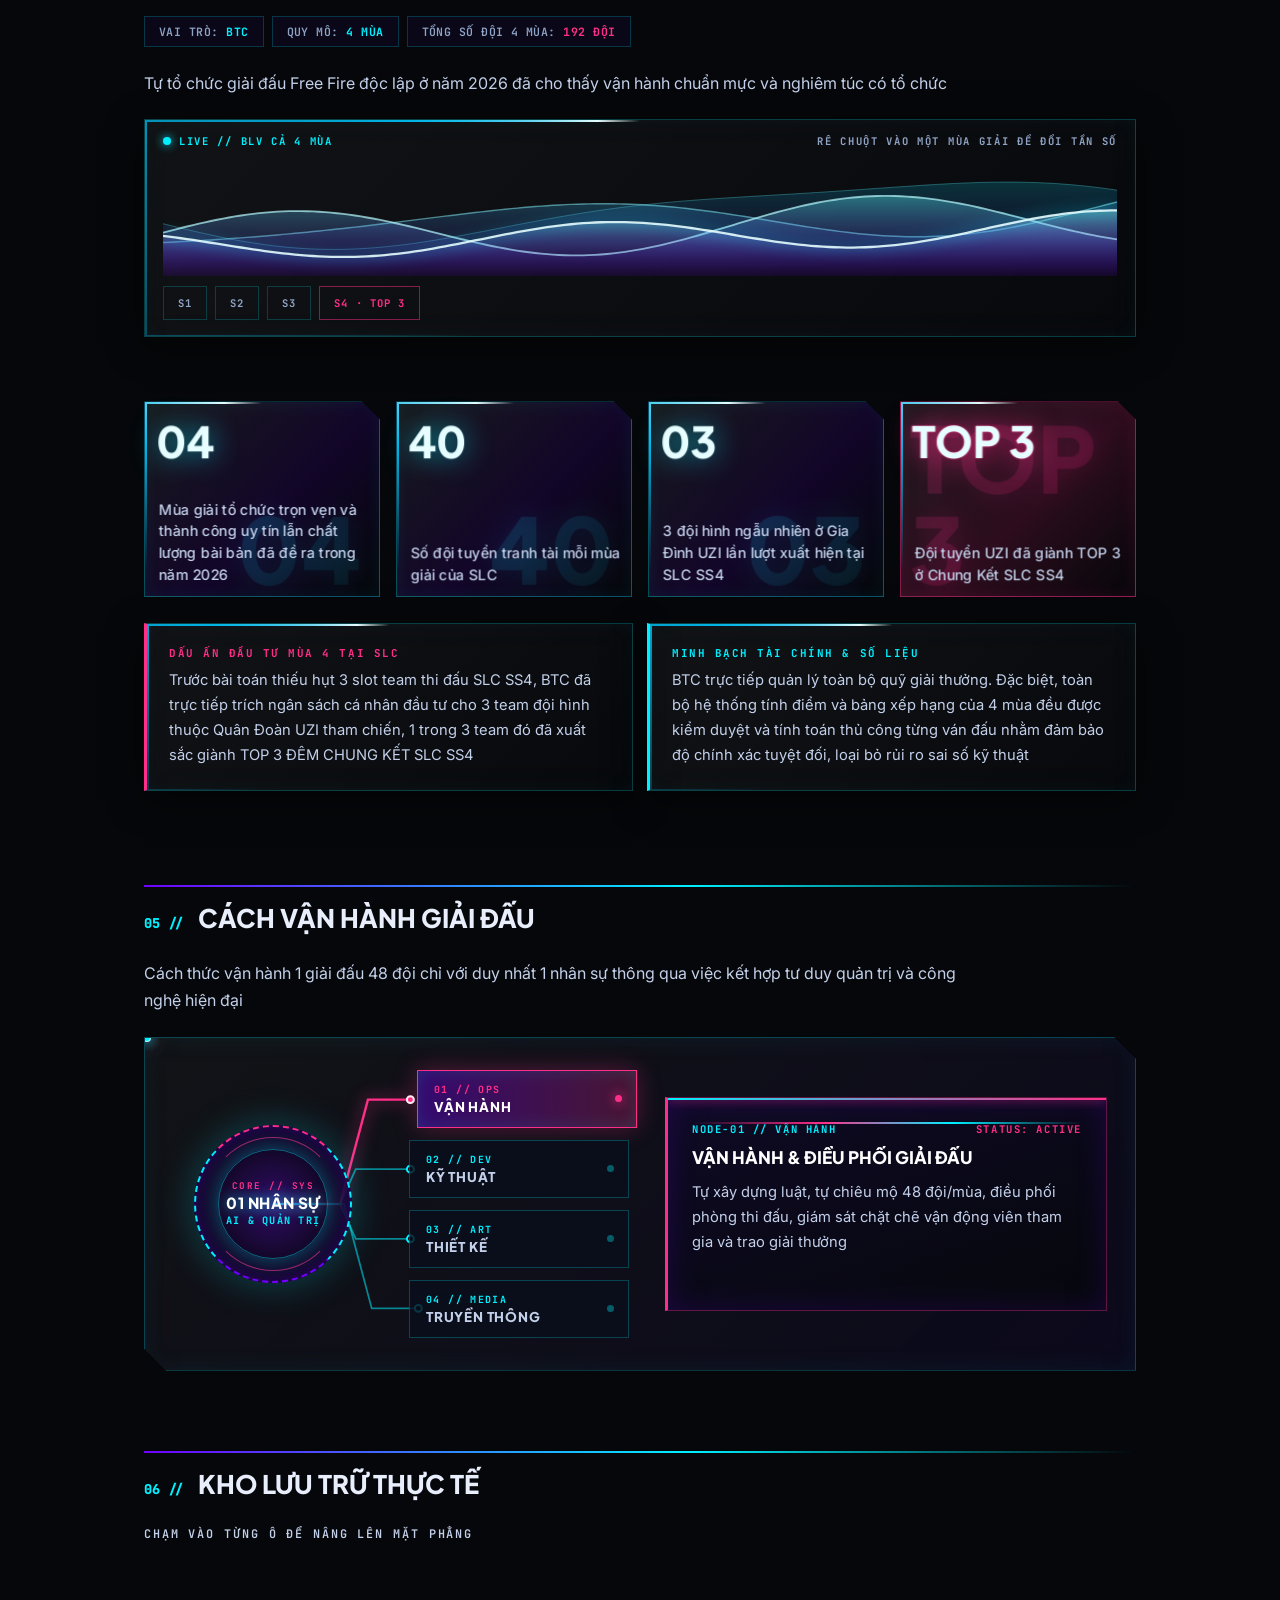
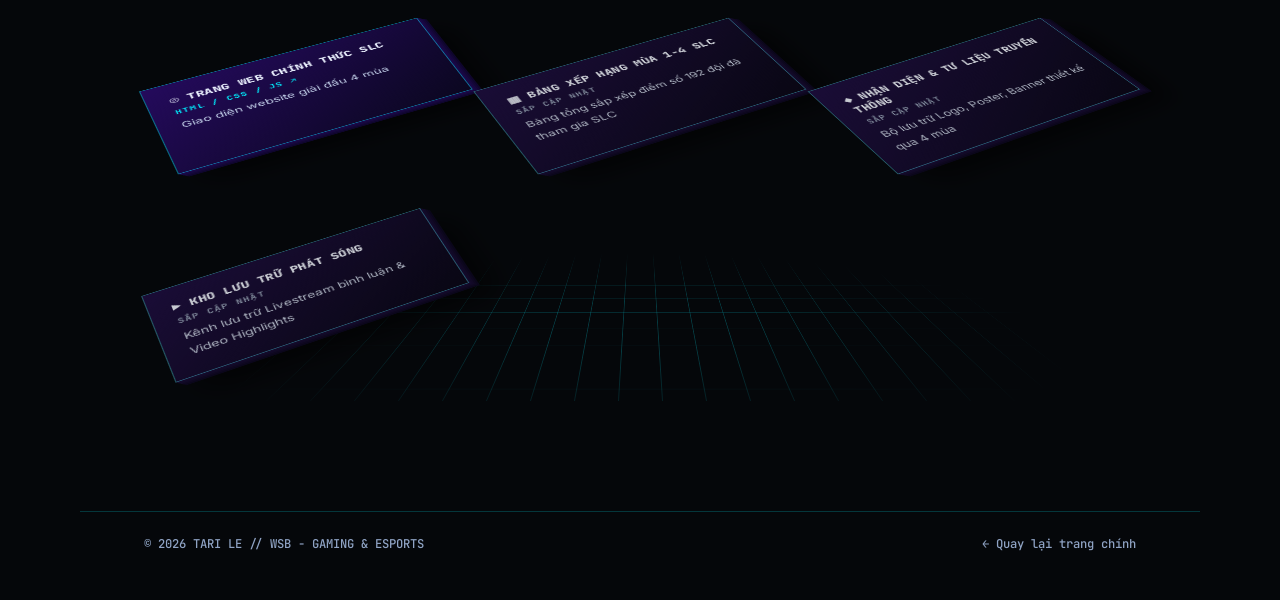
==== commit 7df3aab2: "Add files via upload" ====
--- a/games.html
+++ b/games.html
@@ -77,14 +77,72 @@
 <section class="gm-sec" id="van-hanh">
   <div class="gm-hd"><b>05 //</b><h2>CÁCH VẬN HÀNH GIẢI ĐẤU</h2></div>
   <p>Cách thức vận hành 1 giải đấu 48 đội chỉ với duy nhất 1 nhân sự thông qua việc kết hợp tư duy quản trị và công nghệ hiện đại</p>
-  <div class="gm-tk">
-    <div class="gm-tabs" role="tablist"><button type="button" role="tab">VẬN HÀNH</button><button type="button" role="tab">KỸ THUẬT</button><button type="button" role="tab">THIẾT KẾ</button><button type="button" role="tab">TRUYỀN THÔNG</button></div>
-    <div class="gm-pg"><i id="gmBar"></i></div>
-    <div class="gm-eq mini" id="eqBw"><canvas id="eqBc" aria-hidden="true"></canvas></div>
-    <div class="gm-pn" role="tabpanel"><h3>Vận Hành &amp; Điều Phối Giải Đấu</h3><p>Tự xây dựng luật, tự chiêu mộ 48 đội/mùa, điều phối phòng thi đấu, giám sát chặt chẽ vận động viên tham gia và trao giải thưởng</p></div>
-    <div class="gm-pn" role="tabpanel"><h3>KỸ THUẬT &amp; PHÁT TRIỂN WEB</h3><p>Tự suy nghĩ ý tưởng, thiết kế kiến trúc và ứng dụng phương pháp Vibe Coding (Claude, Gemini) để phát triển nền tảng web riêng cho giải đấu SLC bằng ngôn ngữ HTML, CSS, JavaScript</p></div>
-    <div class="gm-pn" role="tabpanel"><h3>THIẾT KẾ // HÌNH ẢNH AI &amp; NHẬN DIỆN THƯƠNG HIỆU</h3><p>Lên ý tưởng và ứng dụng AI để sản xuất đồng bộ hệ thống nhận diện thị giác như: Logo giải, Poster công bố, Banner truyền thông, khung Bảng xếp hạng</p></div>
-    <div class="gm-pn" role="tabpanel"><h3>TRUYỀN THÔNG PHÁT SÓNG &amp; SẢN XUẤT NỘI DUNG</h3><p>Đảm nhiệm trọn gói luôn vai trò Bình Luận Viên trực tiếp, điều khiển góc máy Livestream và hậu kỳ Video Highlight sau trận đấu</p></div>
+
+  <div class="ops-hub" id="opsHub">
+    <svg class="ops-wires" id="opsWires" aria-hidden="true"></svg>
+
+    <!-- Lõi điều phối trung tâm -->
+    <div class="ops-core-wrap">
+      <div class="core-node" id="opsCore">
+        <div class="core-ring r1" aria-hidden="true"></div>
+        <div class="core-ring r2" aria-hidden="true"></div>
+        <div class="core-glow" aria-hidden="true"></div>
+        <div class="core-txt">
+          <small>CORE // SYS</small>
+          <strong>01 NHÂN SỰ</strong>
+          <span>AI &amp; QUẢN TRỊ</span>
+        </div>
+      </div>
+    </div>
+
+    <!-- 4 Nút vệ tinh -->
+    <div class="satellites" role="tablist" aria-label="4 mảng vận hành giải đấu">
+      <button class="sat-btn on" type="button" role="tab" aria-selected="true" data-idx="0">
+        <span class="sat-code">01 // OPS</span>
+        <b>VẬN HÀNH</b>
+        <i class="sat-dot" aria-hidden="true"></i>
+      </button>
+      <button class="sat-btn" type="button" role="tab" aria-selected="false" data-idx="1">
+        <span class="sat-code">02 // DEV</span>
+        <b>KỸ THUẬT</b>
+        <i class="sat-dot" aria-hidden="true"></i>
+      </button>
+      <button class="sat-btn" type="button" role="tab" aria-selected="false" data-idx="2">
+        <span class="sat-code">03 // ART</span>
+        <b>THIẾT KẾ</b>
+        <i class="sat-dot" aria-hidden="true"></i>
+      </button>
+      <button class="sat-btn" type="button" role="tab" aria-selected="false" data-idx="3">
+        <span class="sat-code">04 // MEDIA</span>
+        <b>TRUYỀN THÔNG</b>
+        <i class="sat-dot" aria-hidden="true"></i>
+      </button>
+    </div>
+
+    <!-- Khung hiển thị nội dung chi tiết -->
+    <div class="ops-display" id="opsDisplay">
+      <div class="ops-pg"><i id="opsBar"></i></div>
+      <div class="ops-pane on" role="tabpanel">
+        <div class="ops-meta"><span>NODE-01 // VẬN HÀNH</span><span>STATUS: ACTIVE</span></div>
+        <h3>Vận Hành &amp; Điều Phối Giải Đấu</h3>
+        <p>Tự xây dựng luật, tự chiêu mộ 48 đội/mùa, điều phối phòng thi đấu, giám sát chặt chẽ vận động viên tham gia và trao giải thưởng</p>
+      </div>
+      <div class="ops-pane" role="tabpanel">
+        <div class="ops-meta"><span>NODE-02 // KỸ THUẬT</span><span>STATUS: ACTIVE</span></div>
+        <h3>KỸ THUẬT &amp; PHÁT TRIỂN WEB</h3>
+        <p>Tự suy nghĩ ý tưởng, thiết kế kiến trúc và ứng dụng phương pháp Vibe Coding (Claude, Gemini) để phát triển nền tảng web riêng cho giải đấu SLC bằng ngôn ngữ HTML, CSS, JavaScript</p>
+      </div>
+      <div class="ops-pane" role="tabpanel">
+        <div class="ops-meta"><span>NODE-03 // THIẾT KẾ</span><span>STATUS: ACTIVE</span></div>
+        <h3>THIẾT KẾ // HÌNH ẢNH AI &amp; NHẬN DIỆN THƯƠNG HIỆU</h3>
+        <p>Lên ý tưởng và ứng dụng AI để sản xuất đồng bộ hệ thống nhận diện thị giác như: Logo giải, Poster công bố, Banner truyền thông, khung Bảng xếp hạng</p>
+      </div>
+      <div class="ops-pane" role="tabpanel">
+        <div class="ops-meta"><span>NODE-04 // TRUYỀN THÔNG</span><span>STATUS: ACTIVE</span></div>
+        <h3>TRUYỀN THÔNG PHÁT SÓNG &amp; SẢN XUẤT NỘI DUNG</h3>
+        <p>Đảm nhiệm trọn gói luôn vai trò Bình Luận Viên trực tiếp, điều khiển góc máy Livestream và hậu kỳ Video Highlight sau trận đấu</p>
+      </div>
+    </div>
   </div>
 </section>
 
--- a/games.css
+++ b/games.css
@@ -81,26 +81,65 @@
 .gm-x>div{min-height:0;overflow:hidden}.gm-x a{display:inline-block;margin:0 18px 14px;padding:8px 16px;background:var(--co);color:#FFFFFF;font:700 .7rem var(--fm);letter-spacing:.06em}.gm-x a:hover{background:var(--sk);color:#05070A}
 .gm-btn{display:inline-flex;align-items:center;gap:10px;padding:16px 26px;background:linear-gradient(90deg,var(--co),var(--sk));color:#FFFFFF;font:800 .8rem var(--fm);letter-spacing:.08em;clip-path:polygon(0 0,calc(100% - 16px) 0,100% 16px,100% 100%,0 100%);transition:filter .2s,transform .2s;box-shadow:0 0 30px rgba(112,0,255,.5)}
 .gm-btn:hover{filter:brightness(1.2);transform:translateX(6px)}
-/* ===== EQUALIZER PHÁT SÓNG ===== */
+/* ===== EQUALIZER PHÁT SÓNG (MỤC 04) ===== */
 .gm-eq{position:relative;margin:1.4rem 0;padding:14px 18px 16px;border:1px solid var(--ln);background:linear-gradient(180deg,rgba(12,8,30,.92),rgba(5,7,10,.92));transition:border-color .3s,box-shadow .3s}
 .gm-eq.hot{border-color:rgba(255,46,136,.65);box-shadow:0 0 44px rgba(255,46,136,.28),inset 0 0 30px rgba(255,46,136,.08)}
 .eq-top{display:flex;justify-content:space-between;gap:12px;flex-wrap:wrap;margin-bottom:8px;font:700 .66rem var(--fm);letter-spacing:.16em}
 .eq-live{display:inline-flex;align-items:center;gap:8px;color:var(--sk)}.eq-live i{width:8px;height:8px;border-radius:50%;background:var(--sk);box-shadow:0 0 10px var(--sk);animation:gmBl 1s steps(1) infinite}
 .gm-eq.hot .eq-live,.gm-eq.hot .eq-rd{color:var(--gy)}.gm-eq.hot .eq-live i{background:var(--gy);box-shadow:0 0 10px var(--gy)}
 .eq-rd{color:var(--st);transition:color .3s}
-.gm-eq canvas{display:block;width:100%;height:120px}.gm-eq.mini{margin:0;border:0;border-bottom:1px solid var(--ln);padding:6px 18px}.gm-eq.mini canvas{height:64px}
+.gm-eq canvas{display:block;width:100%;height:120px}
 .eq-ss{display:flex;gap:8px;flex-wrap:wrap;margin-top:10px}
 .eq-ss button{padding:9px 14px;border:1px solid var(--ln);background:none;color:var(--st);font:700 .66rem var(--fm);letter-spacing:.1em;cursor:pointer;transition:all .25s}
 .eq-ss button:hover,.eq-ss button:focus-visible{border-color:var(--gy);color:var(--gy);box-shadow:0 0 18px rgba(255,46,136,.35);outline:none}
 .eq-ss button.g{color:var(--gy);border-color:rgba(255,46,136,.5)}
-/* hạ tầng: băng điều khiển 4 tab */
-.gm-tk{border:1px solid var(--ln);background:var(--sf)}
-.gm-tabs{display:grid;grid-template-columns:repeat(4,1fr)}
-.gm-tabs button{padding:14px 8px;border:0;border-right:1px solid var(--ln);border-bottom:1px solid var(--ln);background:none;color:var(--st);font:700 .7rem var(--fm);letter-spacing:.12em;cursor:pointer;transition:color .2s,background .2s}
-.gm-tabs button:last-child{border-right:0}.gm-tabs button:hover{color:var(--gy)}.gm-tabs button.on{color:#FFFFFF;background:linear-gradient(90deg,var(--co),var(--sk))}
-.gm-pg{height:3px;background:var(--ln)}.gm-pg i{display:block;height:100%;width:0;background:var(--sk);box-shadow:0 0 10px var(--sk)}.gm-pg i.run{animation:gmPg 4s linear forwards}.gm-tk:hover .gm-pg i{animation-play-state:paused}
+
+/* ===== MỤC 05: LÕI ĐIỀU PHỐI TRUNG TÂM (CENTRAL CORE ORBIT + MẠCH SVG) ===== */
+.ops-hub{position:relative;display:grid;grid-template-columns:200px 220px 1fr;gap:36px;align-items:center;margin-top:1.4rem;padding:32px 28px;background:linear-gradient(135deg,rgba(255,255,255,.05),rgba(18,12,44,.52));-webkit-backdrop-filter:blur(16px);backdrop-filter:blur(16px);border:1px solid rgba(0,240,255,.25);clip-path:polygon(0 0,calc(100% - 22px) 0,100% 22px,100% 100%,22px 100%,0 calc(100% - 22px));box-shadow:0 12px 40px rgba(0,0,0,.55),inset 0 0 24px rgba(0,240,255,.06)}
+.ops-wires{position:absolute;inset:0;width:100%;height:100%;pointer-events:none;z-index:1}
+.ops-wires .w-base{fill:none;stroke:rgba(0,240,255,.16);stroke-width:1.5}
+.ops-wires .w-act{fill:none;stroke:#00F0FF;stroke-width:1.8;opacity:.45;transition:stroke .3s,opacity .3s,stroke-width .3s}
+.ops-wires .w-node{fill:#05070A;stroke:#00F0FF;stroke-width:2;transition:stroke .3s,fill .3s}
+.ops-wires .w-pt{fill:#00F0FF;filter:drop-shadow(0 0 6px #00F0FF);transition:fill .3s}
+.ops-wires g.on .w-act{stroke:#FF2E88;stroke-width:2.4;opacity:1;filter:drop-shadow(0 0 8px rgba(255,46,136,.9))}
+.ops-wires g.on .w-node{fill:#FF2E88;stroke:#FFFFFF}
+.ops-wires g.on .w-pt{fill:#FFFFFF;filter:drop-shadow(0 0 10px #FF2E88)}
+.ops-core-wrap{position:relative;z-index:2;display:flex;justify-content:center;align-items:center}
+.core-node{position:relative;width:158px;height:158px;border-radius:50%;display:flex;align-items:center;justify-content:center;text-align:center;background:radial-gradient(circle,rgba(112,0,255,.35),rgba(5,7,10,.94) 72%);box-shadow:0 0 38px rgba(0,240,255,.26),inset 0 0 24px rgba(112,0,255,.5)}
+.core-ring{position:absolute;border-radius:50%;pointer-events:none}
+.core-ring.r1{inset:0;border:2px dashed #00F0FF;border-top-color:#FF2E88;border-bottom-color:#7000FF;animation:spinCore 10s linear infinite}
+.core-ring.r2{inset:12px;border:1.5px solid rgba(255,46,136,.6);border-left-color:transparent;border-right-color:transparent;animation:spinCore 6s linear infinite reverse}
+.core-glow{position:absolute;inset:24px;border-radius:50%;border:1px solid rgba(0,240,255,.4);box-shadow:0 0 22px rgba(0,240,255,.35);animation:corePulse 2.8s ease-in-out infinite alternate;pointer-events:none}
+.core-txt{position:relative;z-index:2;display:flex;flex-direction:column;align-items:center;gap:2px}
+.core-txt small{font:700 .58rem var(--fm);letter-spacing:.16em;color:#FF2E88}
+.core-txt strong{font:900 .96rem/1.2 var(--fd);letter-spacing:.04em;color:#FFFFFF;text-shadow:0 0 14px rgba(0,240,255,.85)}
+.core-txt span{font:700 .64rem var(--fm);letter-spacing:.12em;color:#00F0FF}
+@keyframes spinCore{to{transform:rotate(360deg)}}
+@keyframes corePulse{from{box-shadow:0 0 14px rgba(0,240,255,.25)}to{box-shadow:0 0 28px rgba(255,46,136,.48)}}
+.satellites{position:relative;z-index:2;display:flex;flex-direction:column;gap:12px}
+.sat-btn{position:relative;display:flex;flex-direction:column;align-items:flex-start;gap:2px;padding:12px 16px;background:rgba(10,14,28,.82);border:1px solid rgba(0,240,255,.24);color:var(--st);text-align:left;cursor:pointer;transition:transform .28s cubic-bezier(.2,.9,.2,1),border-color .28s,background .28s,box-shadow .28s}
+.sat-code{font:700 .62rem var(--fm);letter-spacing:.14em;color:#00F0FF;transition:color .25s}
+.sat-btn b{font:800 .84rem var(--fd);letter-spacing:.06em;color:#C3D0EA;transition:color .25s}
+.sat-dot{position:absolute;right:14px;top:50%;width:7px;height:7px;margin-top:-3.5px;border-radius:50%;background:rgba(0,240,255,.35);transition:background .25s,box-shadow .25s}
+.sat-btn:hover,.sat-btn:focus-visible,.sat-btn.on{background:linear-gradient(90deg,rgba(112,0,255,.38),rgba(255,46,136,.24));border-color:#FF2E88;box-shadow:0 0 24px rgba(255,46,136,.3),inset 0 0 16px rgba(0,240,255,.12);transform:translateX(8px);outline:none}
+.sat-btn.on .sat-code,.sat-btn:hover .sat-code{color:#FF2E88}
+.sat-btn.on b,.sat-btn:hover b{color:#FFFFFF}
+.sat-btn.on .sat-dot,.sat-btn:hover .sat-dot{background:#FF2E88;box-shadow:0 0 12px #FF2E88}
+.ops-display{position:relative;z-index:2;min-height:214px;padding:24px 24px 22px;background:linear-gradient(160deg,rgba(16,10,40,.88),rgba(5,7,10,.92));border:1px solid rgba(255,46,136,.35);border-left:3px solid #FF2E88;overflow:hidden;box-shadow:inset 0 0 30px rgba(112,0,255,.18)}
+.ops-pg{position:absolute;top:0;left:0;right:0;height:2px;background:rgba(255,255,255,.08)}
+.ops-pg i{display:block;height:100%;width:0;background:linear-gradient(90deg,#00F0FF,#FF2E88);box-shadow:0 0 10px #FF2E88}
+.ops-pg i.run{animation:gmPg 4.5s linear forwards}
+.ops-hub:hover .ops-pg i{animation-play-state:paused}
 @keyframes gmPg{to{width:100%}}
-.gm-pn{display:none;padding:26px}.gm-pn.on{display:block}.gm-pn h3{margin:0 0 .6rem;font:800 1.05rem var(--fd);text-transform:uppercase}.gm-pn p{margin:0}
+.ops-pane{display:none}
+.ops-pane.on{display:block;animation:opsSlide .38s cubic-bezier(.2,.85,.25,1) both}
+.ops-pane.on::after{content:"";position:absolute;left:0;right:0;top:0;height:2px;background:linear-gradient(90deg,transparent,#FF2E88,#00F0FF,transparent);pointer-events:none;animation:tlScan .75s ease-out 1}
+@keyframes opsSlide{from{opacity:0;transform:translateX(14px)}to{opacity:1;transform:none}}
+.ops-meta{display:flex;justify-content:space-between;gap:10px;flex-wrap:wrap;margin-bottom:10px;font:700 .66rem var(--fm);letter-spacing:.15em;color:#00F0FF}
+.ops-meta span:last-child{color:#FF2E88}
+.ops-pane h3{margin:0 0 .7rem;font:800 1.08rem/1.35 var(--fd);text-transform:uppercase;color:#FFFFFF}
+.ops-pane p{margin:0;font-size:.92rem;line-height:1.7;color:#C3D0EA}
+
 /* ===== KHO LƯU TRỮ: Isometric Dock ===== */
 .gm-ar{position:relative;display:grid;grid-template-columns:repeat(auto-fit,minmax(230px,1fr));gap:56px 38px;margin:1rem 0 4rem;padding:56px 14px 44px;perspective:1500px}
 .gm-ar::before{content:"";position:absolute;inset:6% -1% 0;background:linear-gradient(rgba(0,240,255,.22) 1px,transparent 1px),linear-gradient(90deg,rgba(0,240,255,.22) 1px,transparent 1px);background-size:44px 44px;transform:perspective(800px) rotateX(62deg);transform-origin:50% 100%;-webkit-mask:radial-gradient(ellipse at 50% 60%,#000000 20%,transparent 72%);mask:radial-gradient(ellipse at 50% 60%,#000000 20%,transparent 72%);pointer-events:none}
@@ -110,9 +149,18 @@
 .gm-ar a:hover small{color:#FFFFFF}
 .gm-ar a.off{cursor:default;filter:saturate(.6) brightness(.85)}.gm-ar a.off small{color:var(--st)}
 .gm-foot{position:relative;z-index:1;max-width:1120px;margin:0 auto;padding:1.5rem 5% 3rem;display:flex;flex-wrap:wrap;justify-content:space-between;gap:1rem;border-top:1px solid var(--ln);font:500 .76rem var(--fm);color:var(--st)}.gm-foot a:hover{color:var(--sk)}
-@media(max-width:820px){.gm-mh{display:none}.gm-r{grid-template-columns:1fr 1fr}.gm-r span::before{content:attr(data-l);display:block;font:600 .6rem var(--fm);letter-spacing:.1em;color:var(--st)}.gm-tabs{grid-template-columns:repeat(2,1fr)}.gm-ar{grid-template-columns:1fr 1fr;gap:44px 20px}.gm-ar a{padding:16px}}
+
+@media(max-width:900px){
+  .ops-hub{grid-template-columns:1fr;gap:26px;padding:24px 18px}
+  .satellites{display:grid;grid-template-columns:repeat(2,1fr);gap:10px}
+  .sat-btn:hover,.sat-btn:focus-visible,.sat-btn.on{transform:translateY(-3px)}
+}
+@media(max-width:520px){
+  .satellites{grid-template-columns:1fr}
+}
+@media(max-width:820px){.gm-mh{display:none}.gm-r{grid-template-columns:1fr 1fr}.gm-r span::before{content:attr(data-l);display:block;font:600 .6rem var(--fm);letter-spacing:.1em;color:var(--st)}.gm-ar{grid-template-columns:1fr 1fr;gap:44px 20px}.gm-ar a{padding:16px}}
 @media(hover:none){.gm-x{grid-template-rows:1fr}}
-@media(prefers-reduced-motion:reduce){.gm-hero::before,.gm-floor,.gm-h1 em,.gm-k i,.eq-live i{animation:none}.car-it.on:hover::before{animation:none}.gm-mx li,.gm-cd,.gm-ar a{transition:none}}
+@media(prefers-reduced-motion:reduce){.gm-hero::before,.gm-floor,.gm-h1 em,.gm-k i,.eq-live i,.core-ring,.core-glow,.ops-pane.on,.ops-pane.on::after{animation:none!important}.car-it.on:hover::before{animation:none}.gm-mx li,.gm-cd,.gm-ar a,.sat-btn{transition:none}}
 
 /* ===== v3: Deep Ocean & Sapphire Glass — hoàn toàn tự chạy, không phụ thuộc chuột ===== */
 @property --a{syntax:'<angle>';inherits:false;initial-value:0deg}
@@ -120,7 +168,7 @@
 .gm-st .st-n,.gm-st.g .st-n{background:none;-webkit-text-fill-color:#E6FEFF;color:#E6FEFF;filter:none;text-shadow:0 0 26px rgba(0,240,255,.65)}
 .gm-st.g .st-bg{color:rgba(230,254,255,.12)}
 /* thẻ kính sapphire */
-.gm-cd,.gm-mx li,.gm-tk,.gm-eq{background:rgba(18,12,44,.45);-webkit-backdrop-filter:blur(16px);backdrop-filter:blur(16px);border-color:rgba(0,240,255,.25)}
+.gm-cd,.gm-mx li,.gm-eq{background:rgba(18,12,44,.45);-webkit-backdrop-filter:blur(16px);backdrop-filter:blur(16px);border-color:rgba(0,240,255,.25)}
 .gm-cd{border-left-color:#00C8FF}
 /* 1 · cực quang đại dương chuyển động chậm */
 .gm-floor{display:none}
@@ -132,7 +180,7 @@
 .rv{opacity:0;filter:blur(10px);transform:translateY(16px);transition:opacity .9s cubic-bezier(.2,.7,.2,1),filter .9s cubic-bezier(.2,.7,.2,1),transform .9s cubic-bezier(.2,.7,.2,1)}
 .rv.in{opacity:1;filter:blur(0);transform:none}
 /* 3 · vệt sáng thủy triều chạy quanh viền */
-.st-fr::before,.gm-cd::before,.car-it::after,.gm-eq::after{content:"";position:absolute;inset:0;padding:1.5px;pointer-events:none;background:conic-gradient(from var(--a),transparent 0 66%,rgba(0,200,255,.9) 82%,#E6FEFF 94%,transparent);-webkit-mask:linear-gradient(#000 0 0) content-box,linear-gradient(#000 0 0);-webkit-mask-composite:xor;mask:linear-gradient(#000 0 0) content-box exclude,linear-gradient(#000 0 0);animation:tide 6s linear infinite}
+.st-fr::before,.gm-cd::before,.car-it::after,.gm-eq::after{content:"";position:absolute;inset:0;padding:1.5px;pointer-events:none;background:conic-gradient(from var(--a),transparent 0 66%,rgba(0,200,255,.9) 82%,#E6FEFF 94%,transparent);-webkit-mask:linear-gradient(#000 0 0) content-box,linear-gradient(#000 0 0);-webkit-mask-composite:xor;mask-composite:exclude;-webkit-mask-composite:xor;mask:linear-gradient(#000 0 0) content-box exclude,linear-gradient(#000 0 0);animation:tide 6s linear infinite}
 .gm-stats .gm-st:nth-child(2) .st-fr::before,.gm-met .gm-st:nth-child(2) .st-fr::before{animation-delay:-1.5s}
 .gm-stats .gm-st:nth-child(3) .st-fr::before,.gm-met .gm-st:nth-child(3) .st-fr::before{animation-delay:-3s}
 .gm-stats .gm-st:nth-child(4) .st-fr::before,.gm-met .gm-st:nth-child(4) .st-fr::before{animation-delay:-4.5s}
@@ -141,8 +189,7 @@
 .gm-eq canvas{position:relative;z-index:1}
 @media(prefers-reduced-motion:reduce){.gm-hero::before,.gm-hero::after,.st-fr::before,.gm-cd::before,.car-it::after,.gm-eq::after{animation:none}.rv{opacity:1;filter:none;transform:none;transition:none}}
 
-
-/* ===== v4: Obsidian Neon Glass + 4D (nghiêng theo chuột · tự lắc khi không có chuột · lớp số trục Z · đèn pha theo con trỏ) ===== */
+/* ===== v4: Obsidian Neon Glass + 4D ===== */
 @property --mx{syntax:'<number>';inherits:true;initial-value:0}
 @property --my{syntax:'<number>';inherits:true;initial-value:0}
 @property --ix{syntax:'<angle>';inherits:false;initial-value:0deg}
@@ -150,15 +197,13 @@
 body.gm{background:radial-gradient(ellipse 70% 44% at 18% -6%,rgba(112,0,255,.34),transparent 70%),radial-gradient(ellipse 60% 42% at 92% 8%,rgba(0,240,255,.16),transparent 70%),radial-gradient(ellipse 50% 40% at 0% 90%,rgba(255,46,136,.1),transparent 70%),#05070A;background-attachment:fixed}
 .gm-h1 em{background:linear-gradient(90deg,#00F0FF,#FFFFFF 25%,#FF2E88 50%,#7000FF 75%,#00F0FF);background-size:200% auto;-webkit-background-clip:text;background-clip:text;-webkit-text-fill-color:transparent}
 .gm-h1{text-shadow:0 0 40px rgba(112,0,255,.6)}
-/* nút / tab đang chọn: tím → magenta (chữ trắng đọc rõ) */
 .gm-btn{background:linear-gradient(90deg,#7000FF,#B100FF 45%,#FF2E88);color:#fff;box-shadow:0 0 34px rgba(112,0,255,.55)}
-.car-dots button.on,.gm-tabs button.on{background:linear-gradient(90deg,#7000FF,#B100FF 60%,#FF2E88);color:#fff}
-/* sàn lưới 3D phối cảnh + hạt năng lượng */
+.car-dots button.on{background:linear-gradient(90deg,#7000FF,#B100FF 60%,#FF2E88);color:#fff}
 .gm-floor{display:block;opacity:.5;background-image:linear-gradient(rgba(0,240,255,.32) 1px,transparent 1px),linear-gradient(90deg,rgba(112,0,255,.5) 1px,transparent 1px)}
 .gm-pts{position:absolute!important;inset:0;z-index:0;pointer-events:none;overflow:hidden}
 .gm-pts i{position:absolute;bottom:-12px;left:var(--l);width:var(--s);height:var(--s);border-radius:50%;background:var(--pc);box-shadow:0 0 10px 2px var(--pc);opacity:0;animation:ptUp var(--d) linear var(--dl) infinite}
 @keyframes ptUp{0%{transform:translate3d(0,0,0);opacity:0}12%{opacity:.95}85%{opacity:.55}100%{transform:translate3d(var(--dx),-560px,0);opacity:0}}
-/* THẺ SỐ LIỆU 4D: kính mờ + 3 lớp độ sâu */
+/* THẺ SỐ LIỆU 4D */
 .gm-st{animation:stSway 7s ease-in-out infinite alternate}
 .gm-stats .gm-st:nth-child(2n),.gm-met .gm-st:nth-child(2n){animation-direction:alternate-reverse;animation-delay:-2.3s}
 .gm-stats .gm-st:nth-child(3n),.gm-met .gm-st:nth-child(3n){animation-delay:-4.1s}
@@ -180,16 +225,14 @@
 .st-n{transform:translate3d(calc(var(--mx)*12px),calc(var(--my)*8px),52px);text-shadow:0 0 28px rgba(0,240,255,.9),0 0 2px rgba(0,240,255,.8)}
 .gm-st.g .st-n{text-shadow:0 0 28px rgba(255,46,136,.9),0 0 2px rgba(255,46,136,.8)}
 .st-l{transform:translate3d(calc(var(--mx)*8px),calc(var(--my)*5px),36px)}
-/* số nhảy + glitch RGB khi đếm */
 .st-n.gl{animation:stGl .32s steps(2) infinite}
 @keyframes stGl{0%{text-shadow:-3px 0 #FF2E88,3px 0 #00F0FF}50%{text-shadow:3px 0 #FF2E88,-3px 0 #00F0FF;opacity:.88}100%{text-shadow:0 0 28px rgba(0,240,255,.9)}}
-/* kính mờ neon cho các thẻ còn lại */
-.gm-cd,.gm-mx li,.gm-tk,.gm-eq{background:linear-gradient(135deg,rgba(255,255,255,.05),rgba(255,255,255,.01));border-color:rgba(0,240,255,.22);box-shadow:0 8px 32px rgba(0,0,0,.5),inset 0 0 15px rgba(0,240,255,.04)}
+.gm-cd,.gm-mx li,.gm-eq{background:linear-gradient(135deg,rgba(255,255,255,.05),rgba(255,255,255,.01));border-color:rgba(0,240,255,.22);box-shadow:0 8px 32px rgba(0,0,0,.5),inset 0 0 15px rgba(0,240,255,.04)}
 .gm-cd{border-left-color:#7000FF}.gm-cd.v{border-left-color:#00F0FF}
 .gm-cd:hover{border-color:#00F0FF;box-shadow:0 15px 40px rgba(0,240,255,.22),inset 0 0 20px rgba(0,240,255,.1)}
 @media(prefers-reduced-motion:reduce){.gm-st,.st-in,.gm-pts i,.st-n.gl{animation:none!important}}
 
-/* ===== NỀN TRÀN TOÀN MÀN HÌNH: các lớp nền của hero không còn bị cắt theo khung cột 1120px ===== */
+/* ===== NỀN TRÀN TOÀN MÀN HÌNH ===== */
 body.gm{overflow-x:clip}
 .gm-hero{overflow:visible}
 .gm-hero::before,.gm-hero::after{left:calc(50% - 70vw);right:auto;width:140vw;z-index:-1}
@@ -198,7 +241,7 @@
 .gm-floor{left:calc(50% - 75vw)!important;right:auto!important;width:150vw}
 .gm-pts{left:calc(50% - 50vw);right:auto;width:100vw}
 
-/* ===== DÒNG THỜI GIAN NĂNG LƯỢNG (phần 01): tia laser chạy theo cuộn, đánh thức từng thẻ lịch sử ===== */
+/* ===== DÒNG THỜI GIAN NĂNG LƯỢNG (phần 01) ===== */
 .gm-tl{position:relative;padding-top:34px}
 .gm-tl.vt{padding:0 0 0 34px}
 .tl-pipe{position:absolute;left:0;right:0;top:12px;height:3px;border-radius:3px;background:rgba(0,240,255,.12);pointer-events:none}
@@ -216,9 +259,8 @@
 .gm-tl .gm-cd.lit .tl-node{background:#00F0FF;border-color:#E6FEFF;box-shadow:0 0 0 4px rgba(0,240,255,.18),0 0 18px #00F0FF;animation:tlPing 1.9s ease-out infinite}
 .gm-tl .gm-cd::after{content:"";position:absolute;left:0;right:0;top:0;height:2px;background:linear-gradient(90deg,transparent,#00F0FF,transparent);opacity:0;pointer-events:none}
 .gm-tl .gm-cd.lit::after{animation:tlScan 1.1s ease-out 1}
-/* rê chuột vào thẻ nào, thẻ còn lại mờ đi để tập trung */
 .gm-tl:has(.gm-cd:hover) .gm-cd:not(:hover) p,.gm-tl:has(.gm-cd:hover) .gm-cd:not(:hover) small{opacity:.3}
 .gm-tl .gm-cd:hover p,.gm-tl .gm-cd:hover small{opacity:1}
 @keyframes tlPing{0%{box-shadow:0 0 0 0 rgba(0,240,255,.55),0 0 18px #00F0FF}100%{box-shadow:0 0 0 12px rgba(0,240,255,0),0 0 18px #00F0FF}}
 @keyframes tlScan{0%{top:0;opacity:1}100%{top:100%;opacity:0}}
-@media(prefers-reduced-motion:reduce){.gm-tl .gm-cd.lit .tl-node,.gm-tl .gm-cd.lit::after{animation:none}}
+@media(prefers-reduced-motion:reduce){.gm-tl .gm-cd.lit .tl-node,.gm-tl .gm-cd.lit::after{animation:none}}
